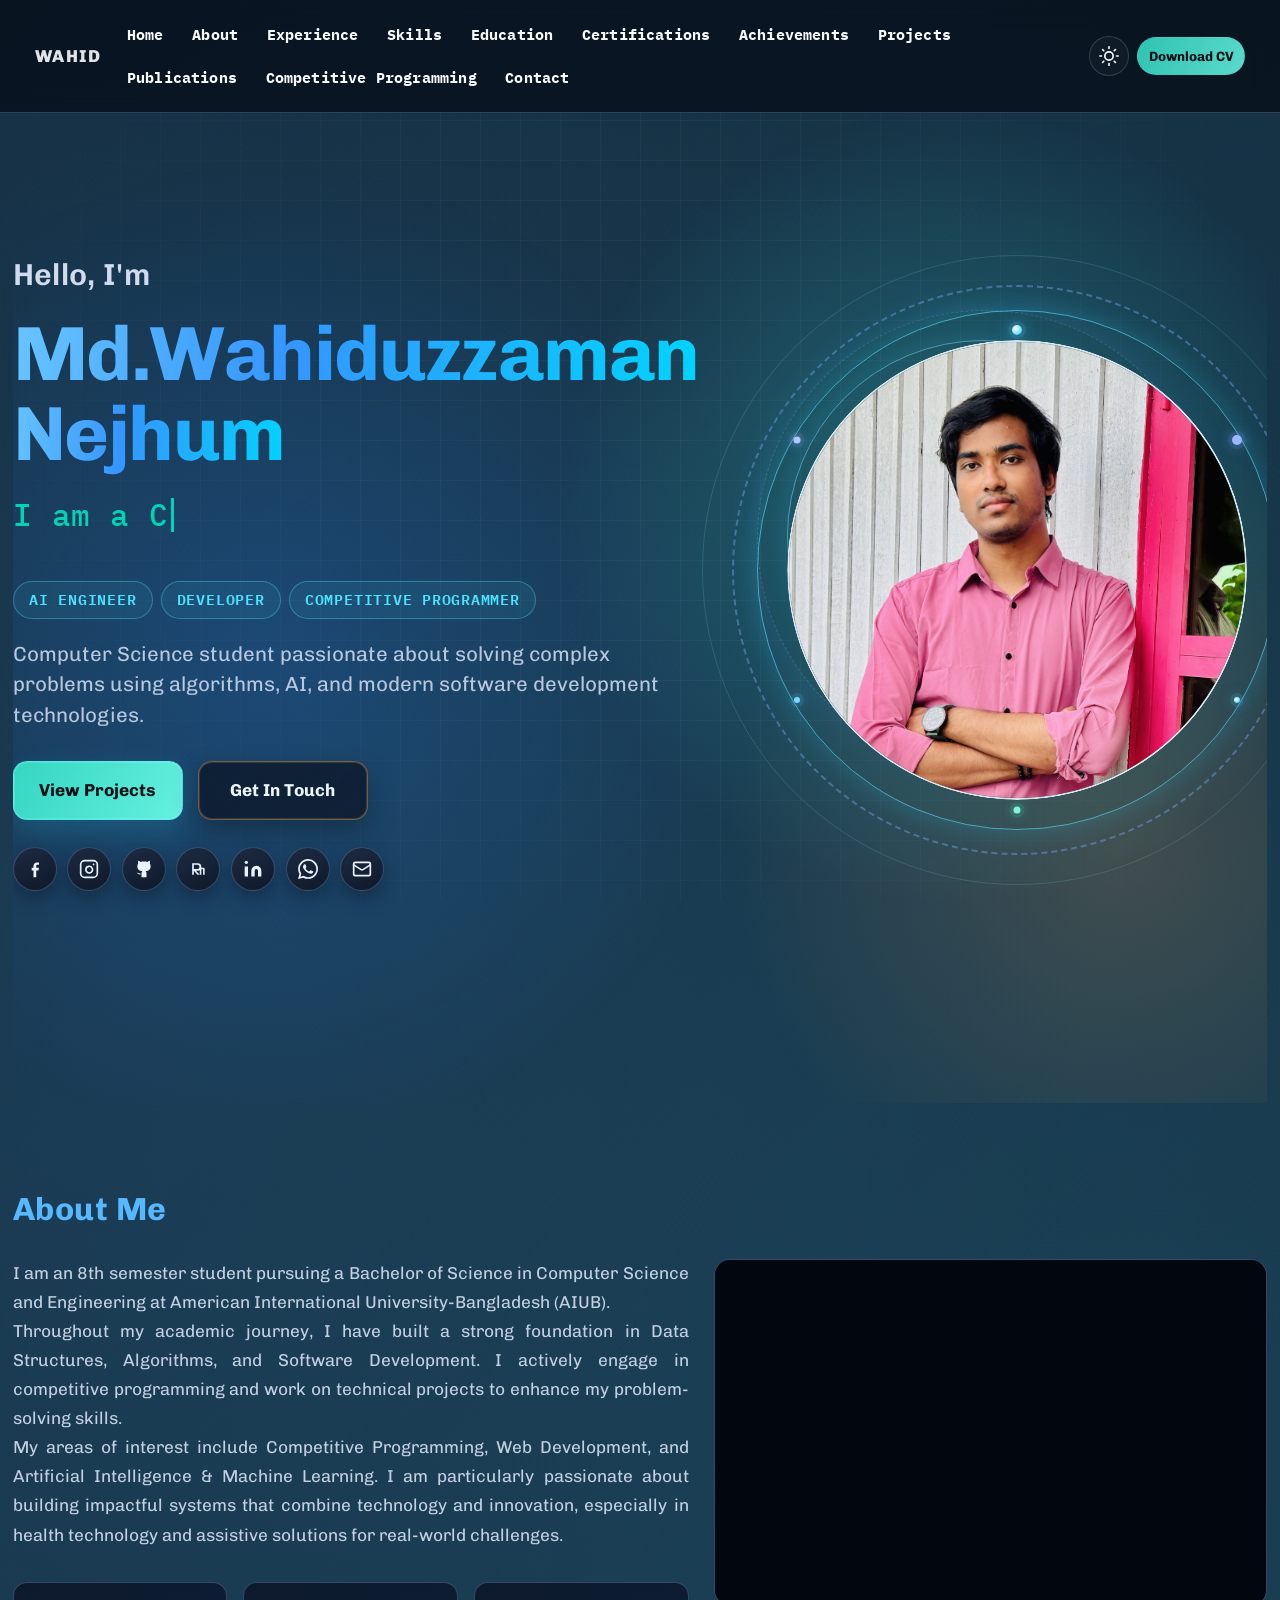
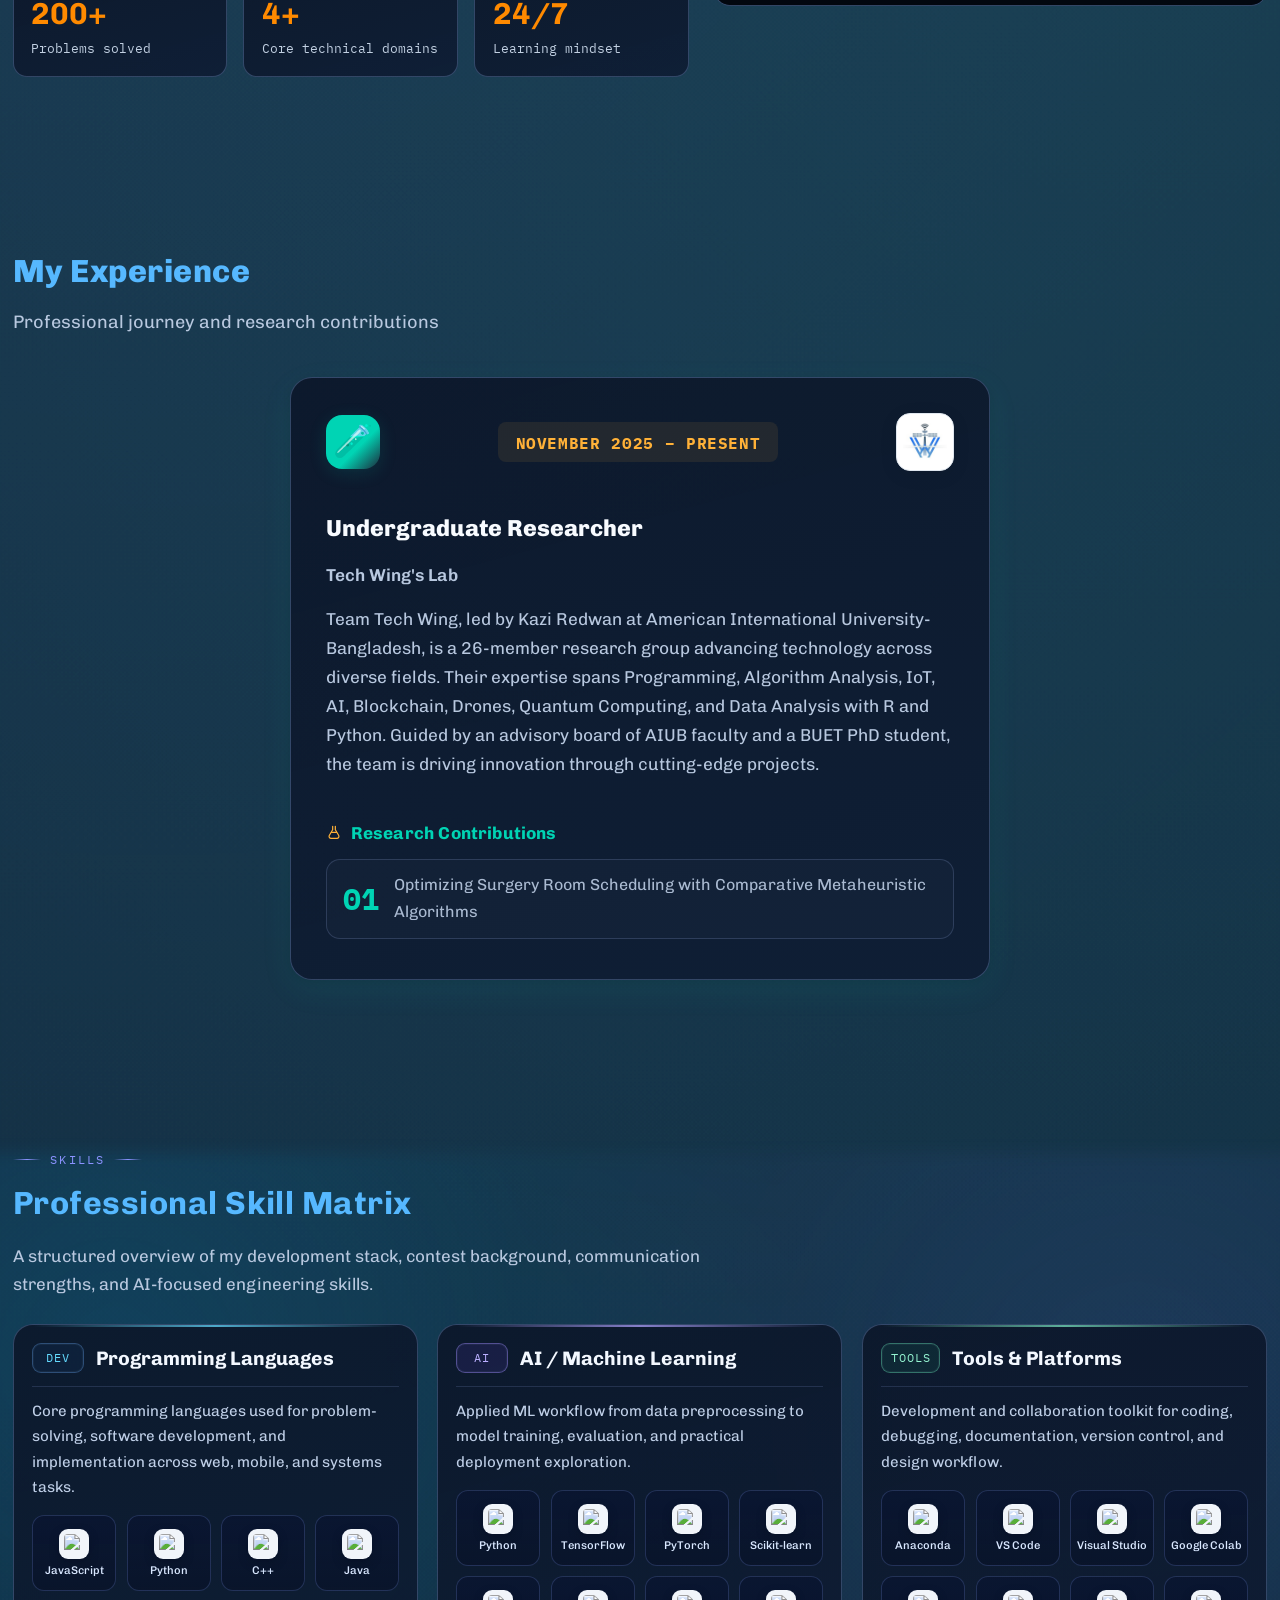
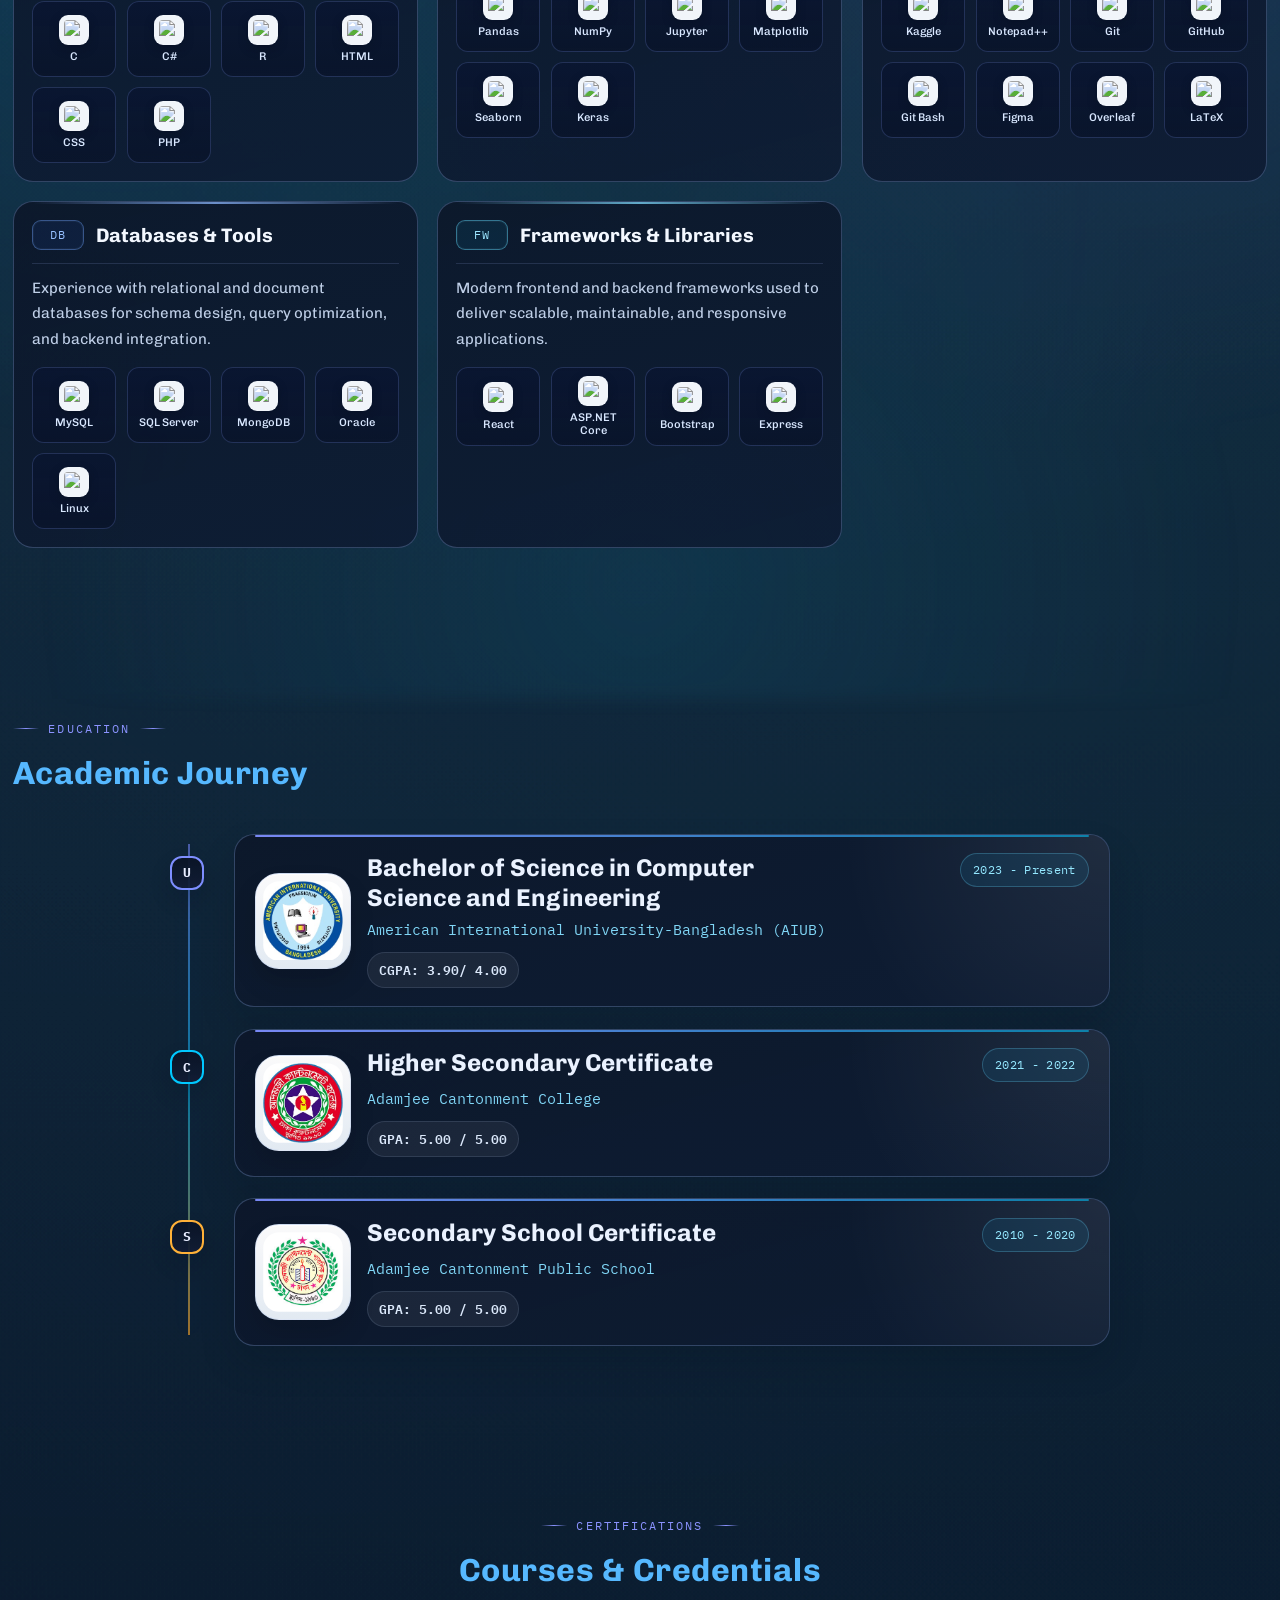
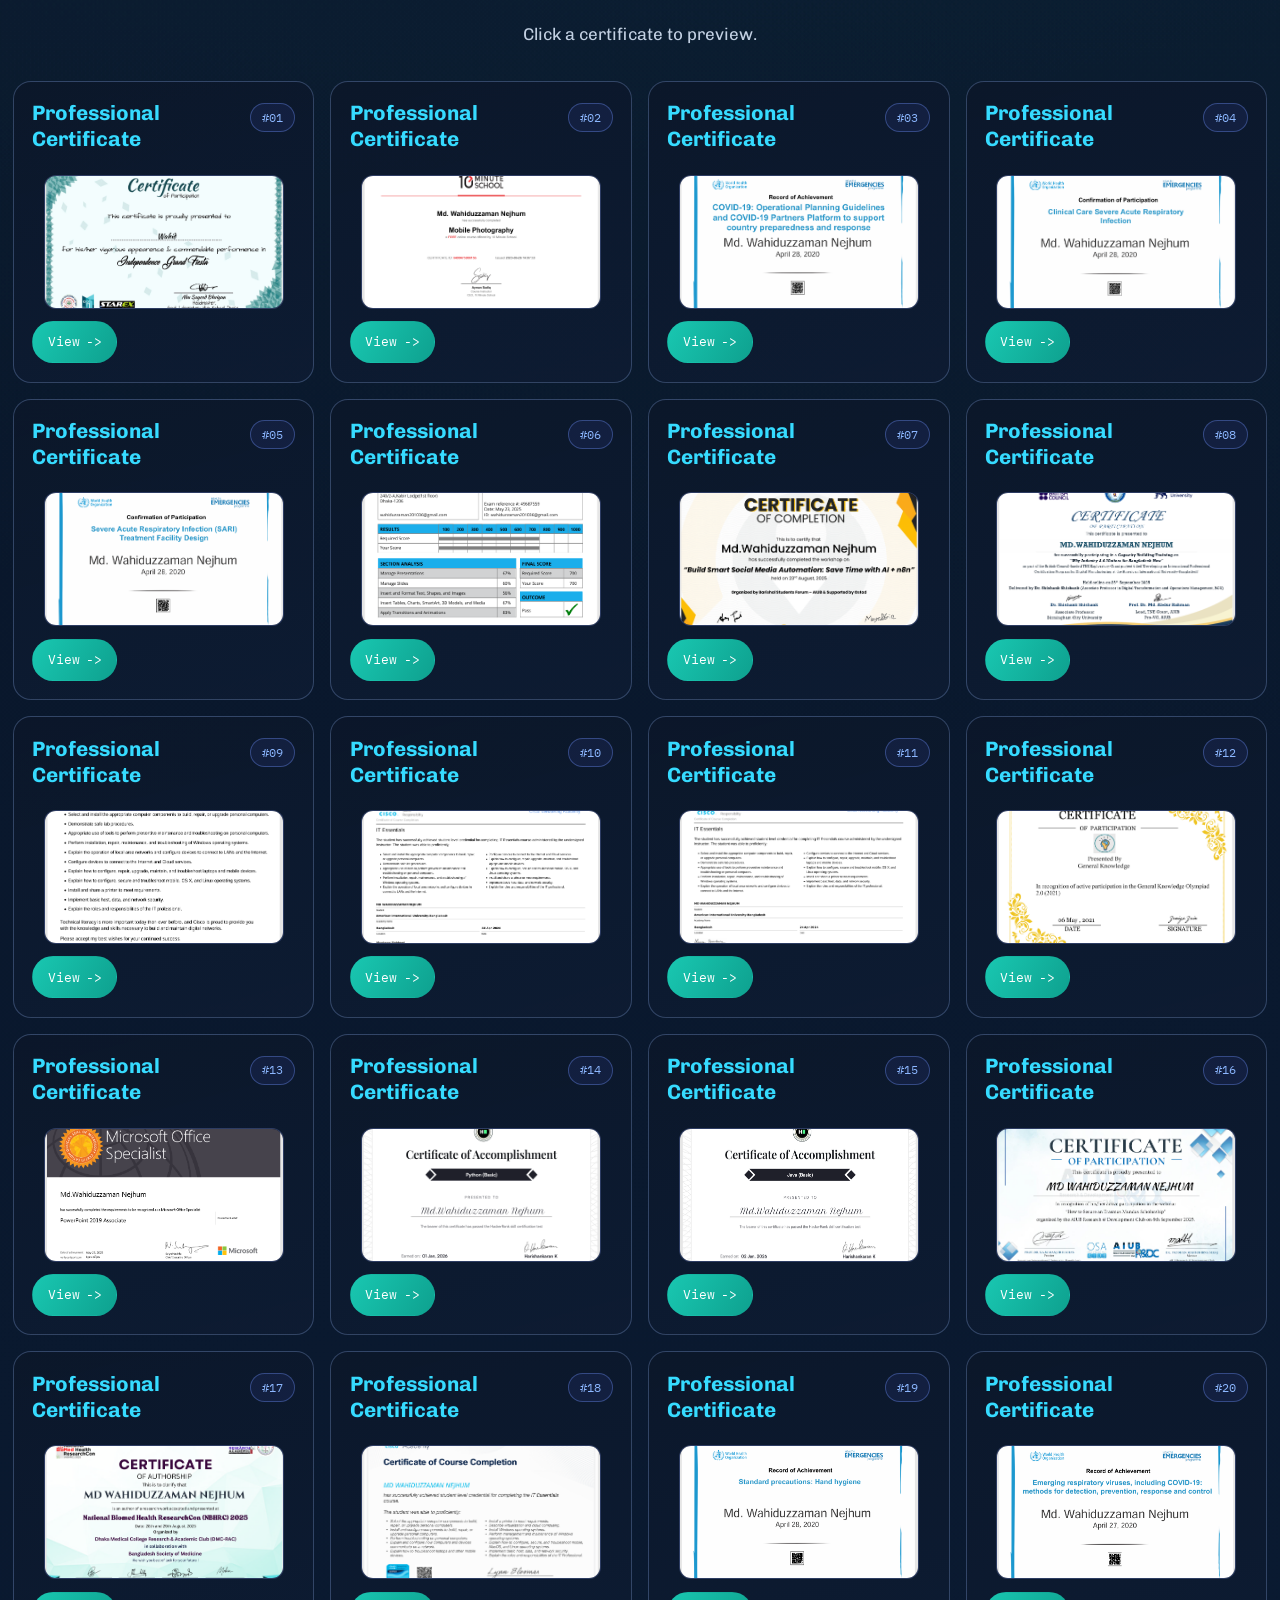
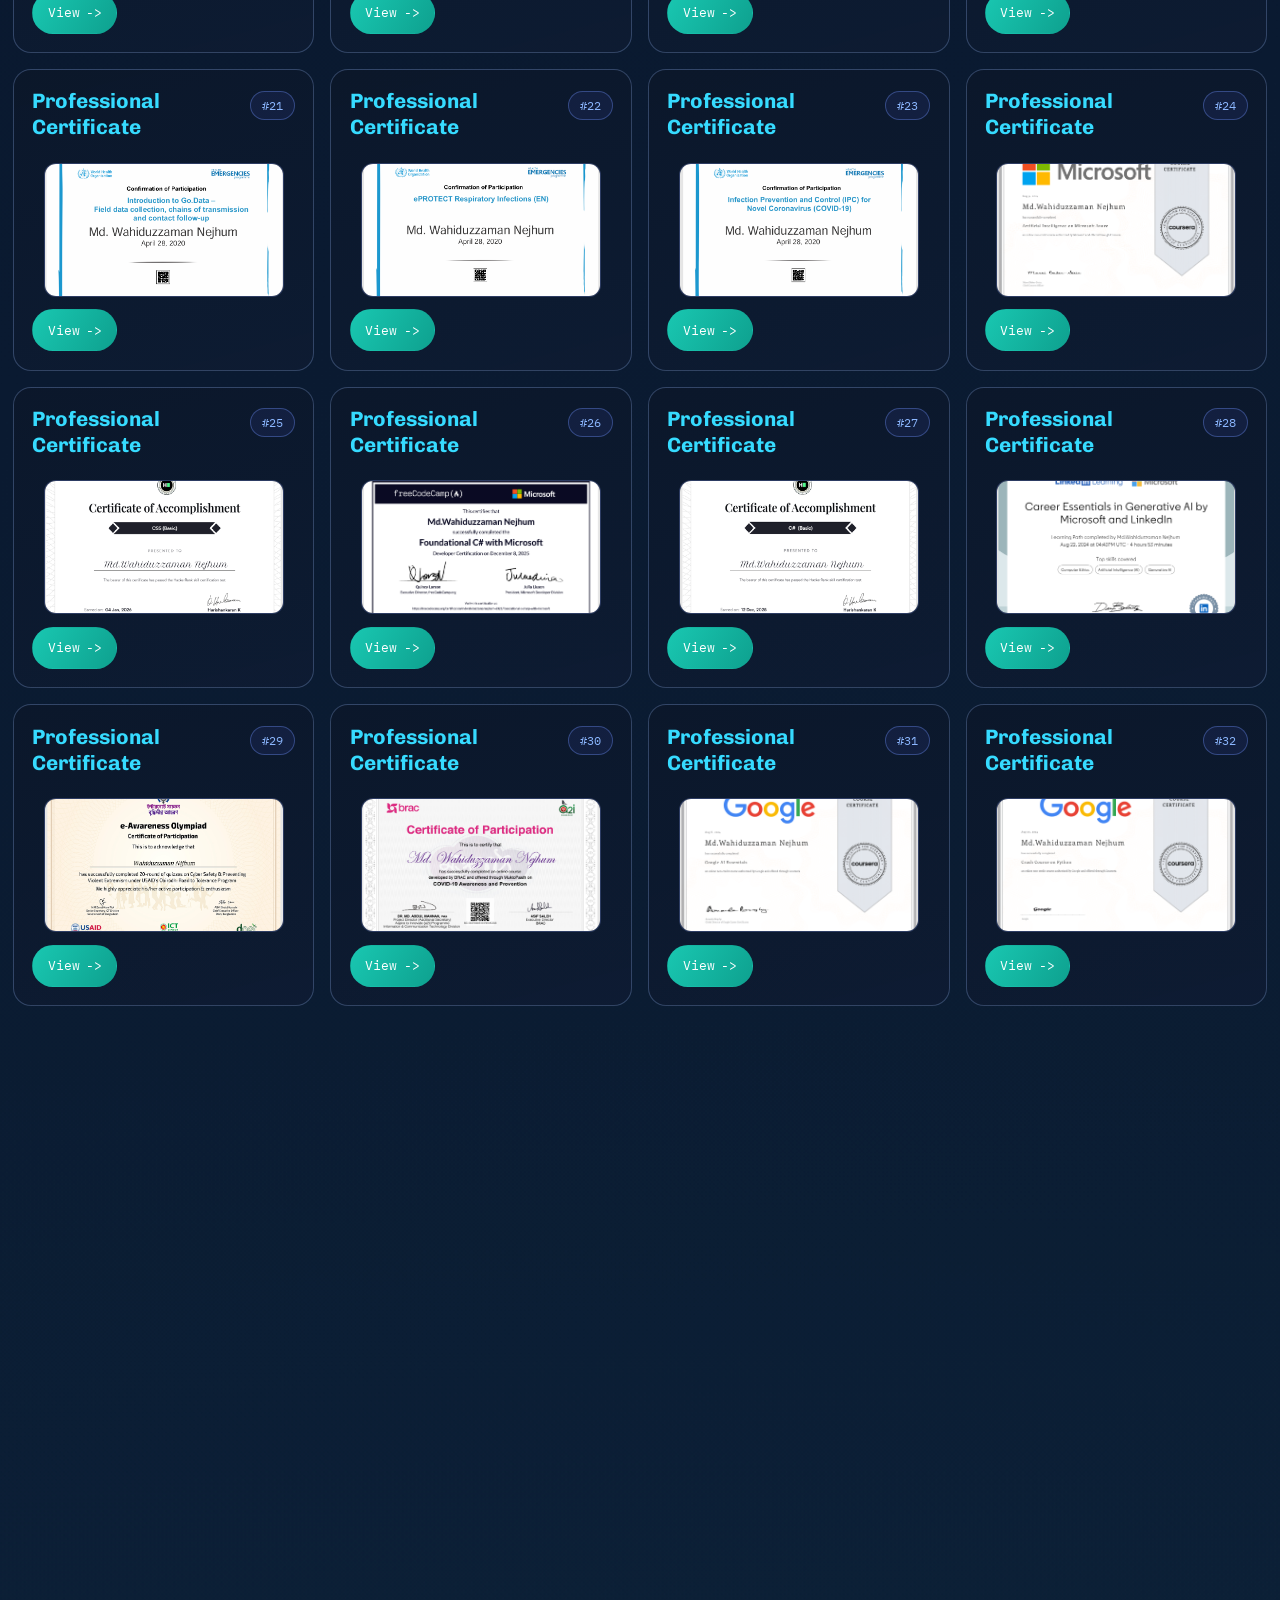
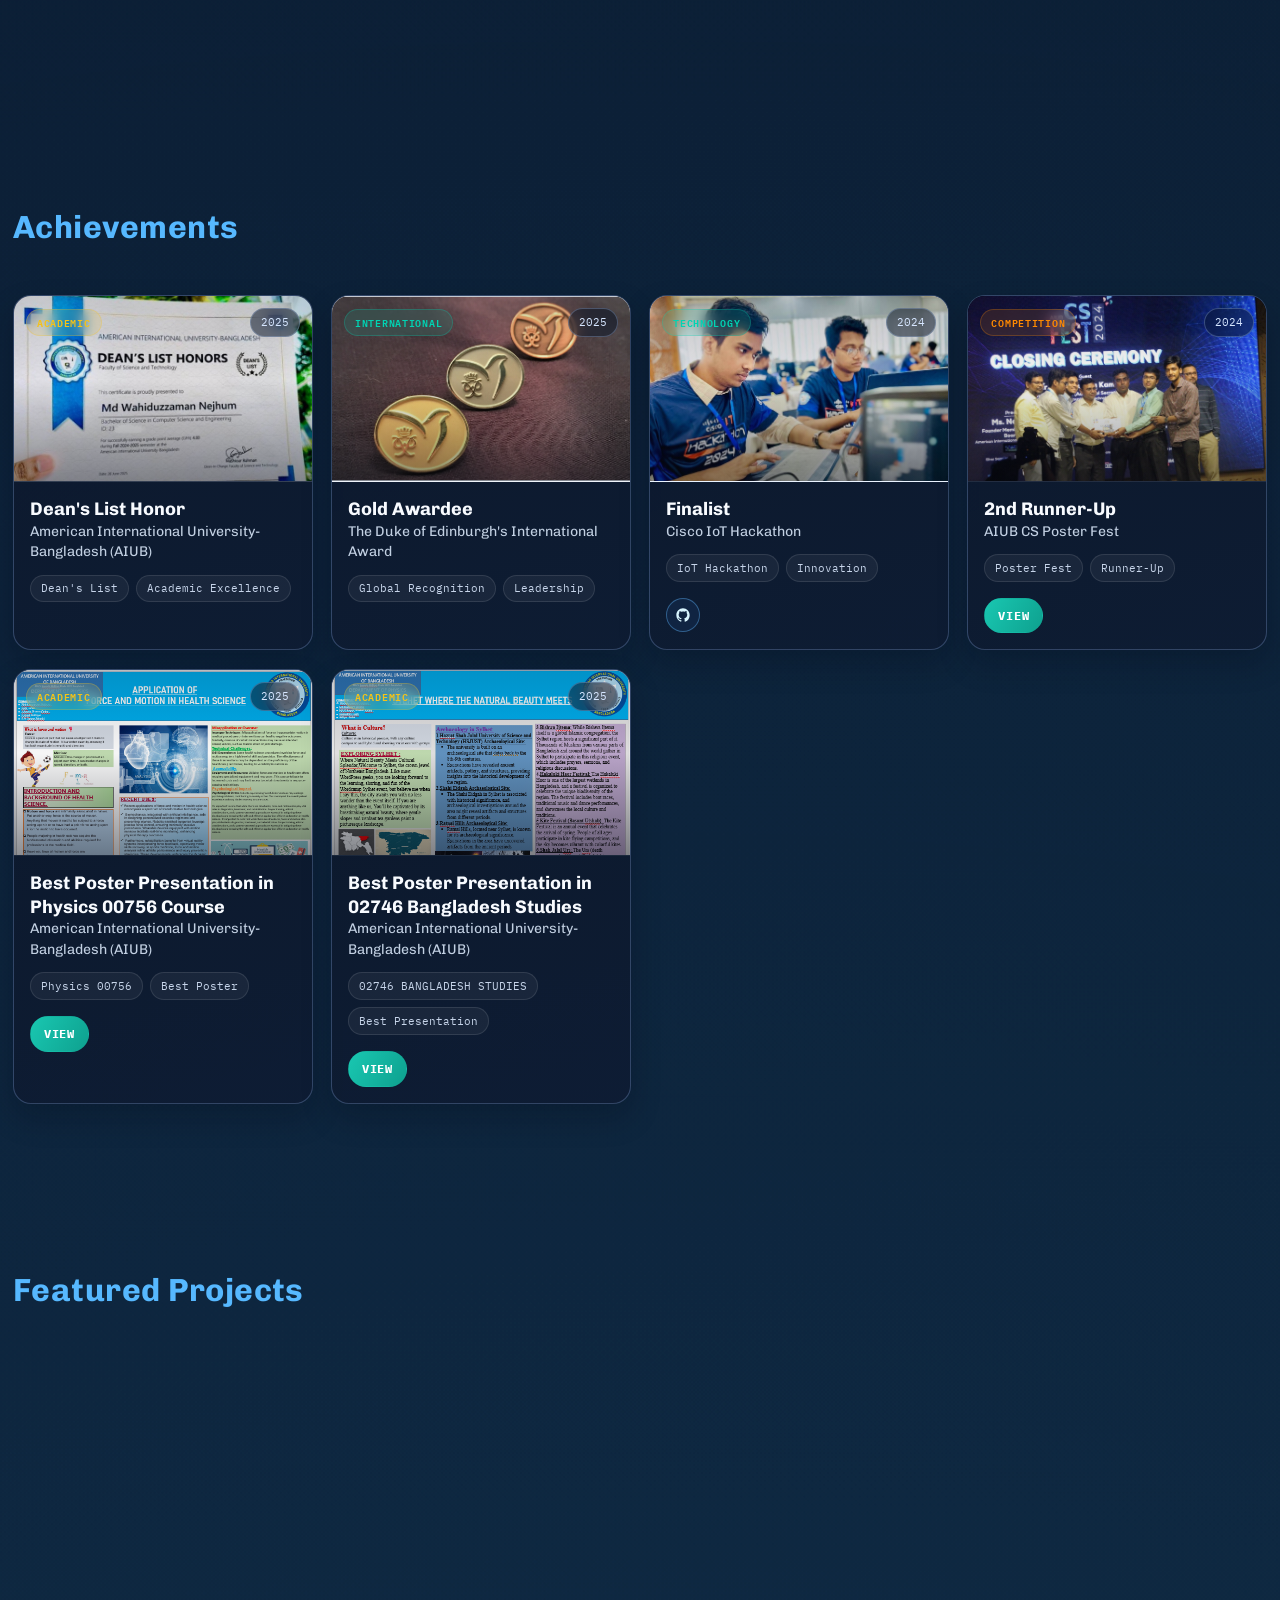
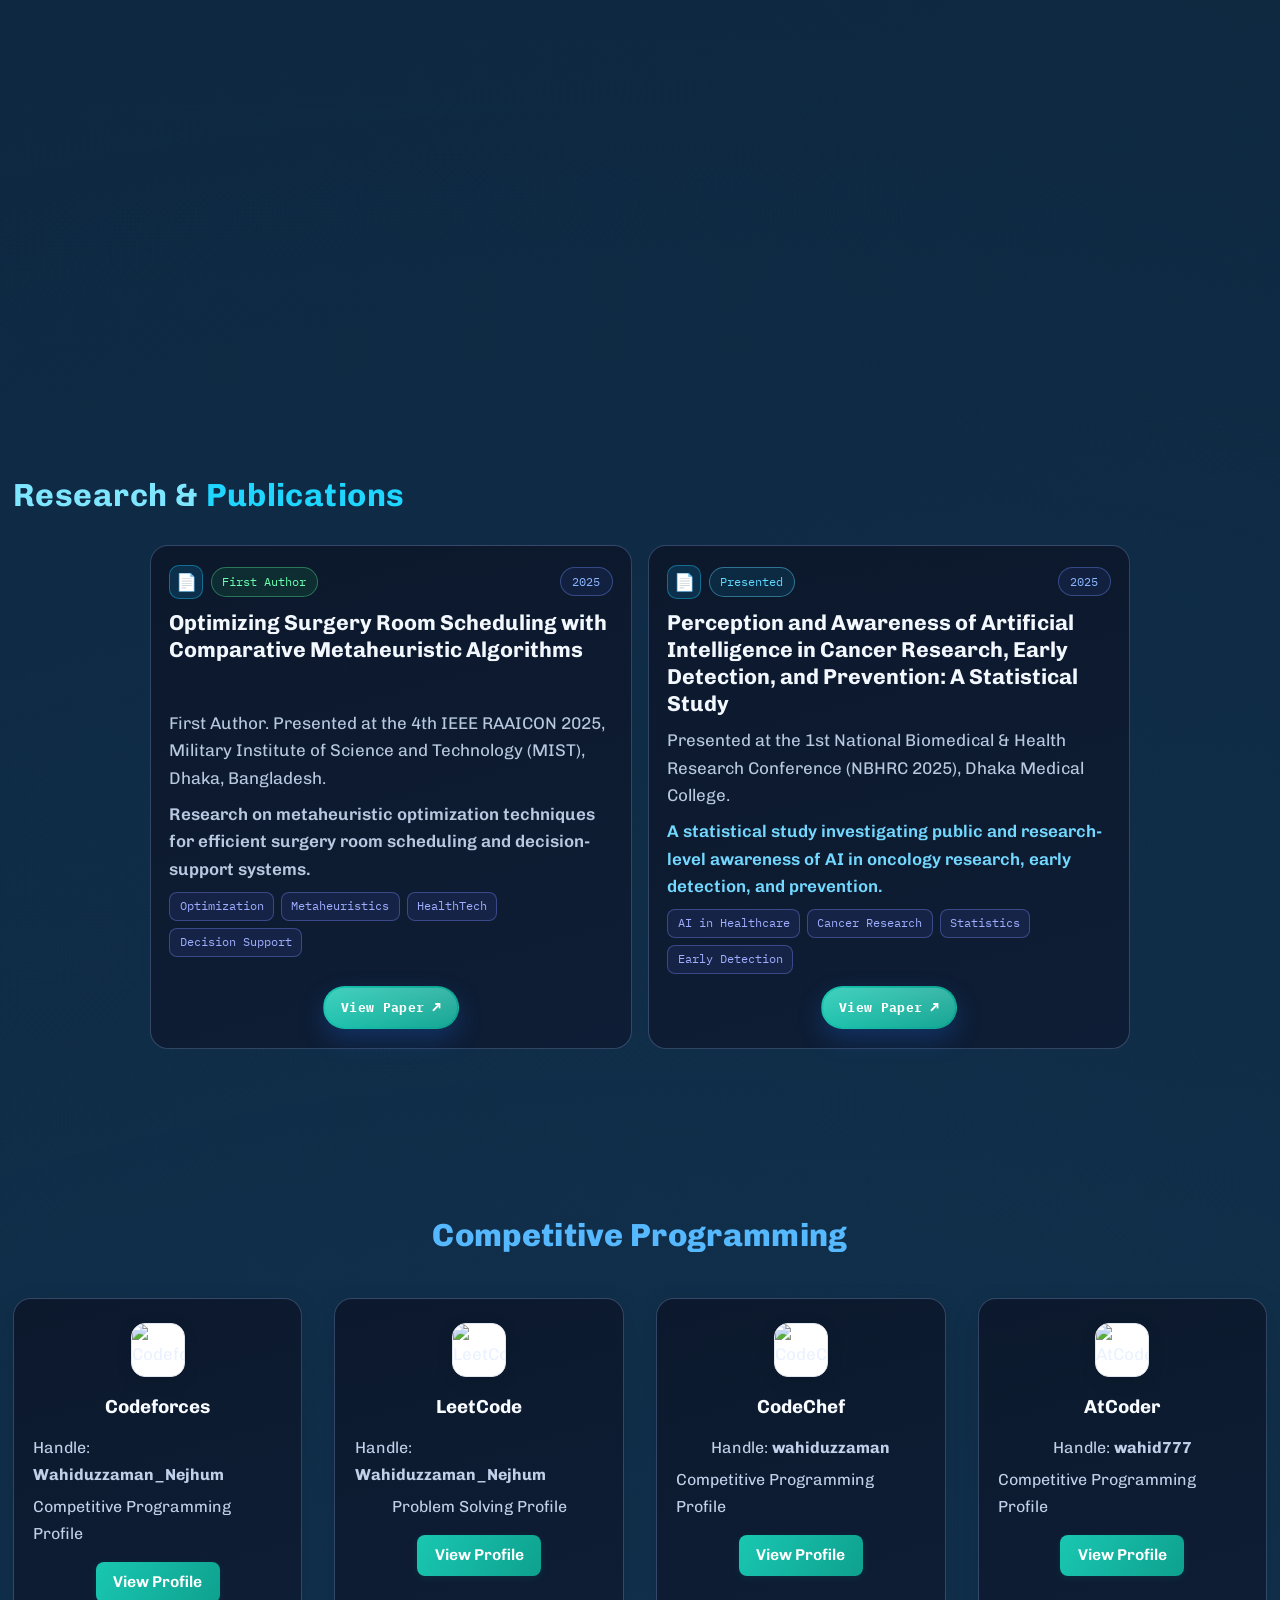
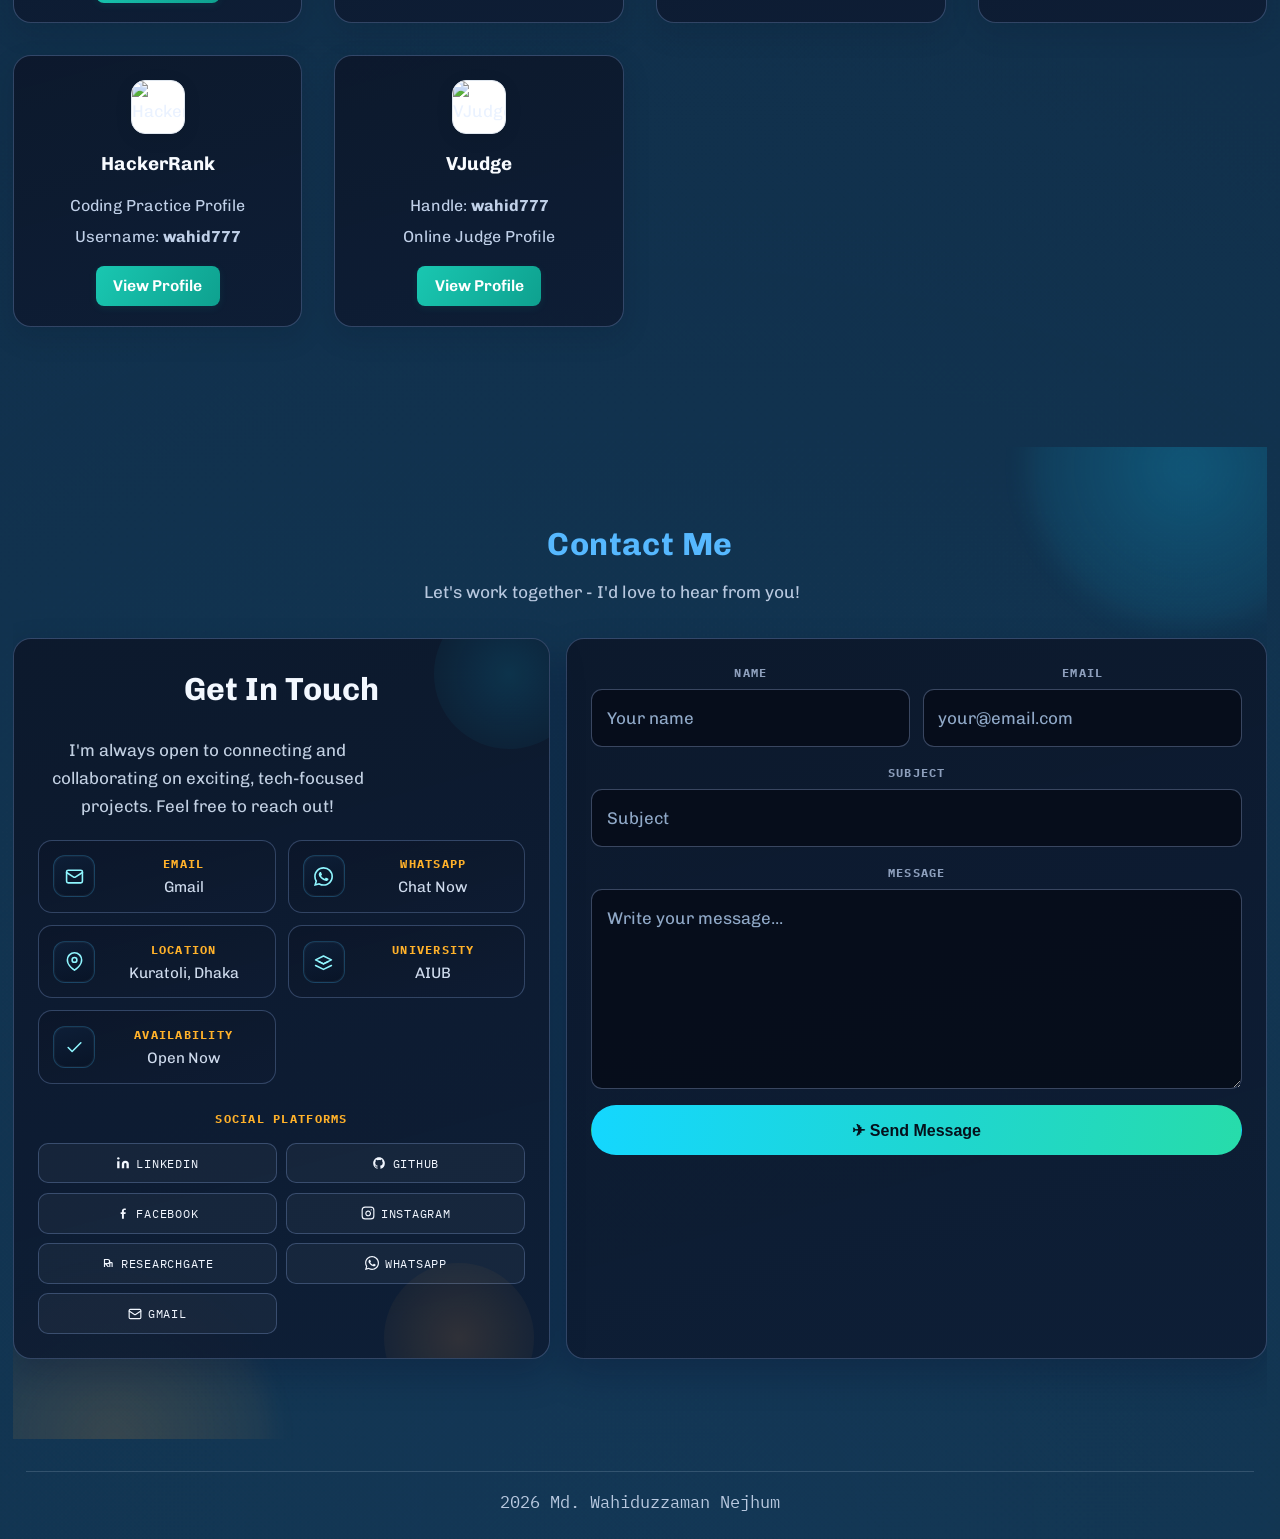
==== index.html @ 43943a9f "Add index.html at root for GitHub Pages" ====
<!DOCTYPE html>
<html lang="en">

<head>
    <meta charset="UTF-8">
    <meta name="viewport" content="width=device-width, initial-scale=1.0">
    <title>Md. Wahiduzzaman Nejhum</title>
    <link rel="preconnect" href="https://fonts.googleapis.com">
    <link rel="preconnect" href="https://fonts.gstatic.com" crossorigin>
    <link
        href="https://fonts.googleapis.com/css2?family=Chivo:wght@400;600;700;800&family=IBM+Plex+Mono:wght@400;500;700&family=Playfair+Display:wght@500;600;700&display=swap"
        rel="stylesheet">
    <link rel="stylesheet" href="../css/style.css">
</head>

<body>
    <header class="navbar">
        <a class="logo" href="#home">WAHID</a>
        <button class="menu" id="menuBtn" aria-expanded="false" aria-controls="nav" aria-label="Open navigation menu">
            <span></span><span></span>
        </button>
        <nav id="nav">
            <a href="#home">Home</a>
            <a href="#about">About</a>
            <a href="#experience">Experience</a>
            <a href="#skills">Skills</a>
            <a href="#education">Education</a>
            <a href="#certifications">Certifications</a>
            <a href="#achievements">Achievements</a>
            <a href="#projects">Projects</a>
            <a href="#publications">Publications</a>
            <a href="#competitive">Competitive Programming</a>
            <a href="#contact">Contact</a>
        </nav>
        <div class="nav-actions">
            <button class="btn btn-ghost btn-icon" id="themeToggle" type="button" aria-label="Toggle theme">
                <!-- sun: visible in dark mode → click to go light -->
                <svg class="icon-sun" xmlns="http://www.w3.org/2000/svg" width="20" height="20" viewBox="0 0 24 24"
                    fill="none" stroke="currentColor" stroke-width="2" stroke-linecap="round" stroke-linejoin="round"
                    aria-hidden="true">
                    <circle cx="12" cy="12" r="5" />
                    <line x1="12" y1="1" x2="12" y2="3" />
                    <line x1="12" y1="21" x2="12" y2="23" />
                    <line x1="4.22" y1="4.22" x2="5.64" y2="5.64" />
                    <line x1="18.36" y1="18.36" x2="19.78" y2="19.78" />
                    <line x1="1" y1="12" x2="3" y2="12" />
                    <line x1="21" y1="12" x2="23" y2="12" />
                    <line x1="4.22" y1="19.78" x2="5.64" y2="18.36" />
                    <line x1="18.36" y1="5.64" x2="19.78" y2="4.22" />
                </svg>
                <!-- moon: visible in light mode → click to go dark -->
                <svg class="icon-moon" xmlns="http://www.w3.org/2000/svg" width="20" height="20" viewBox="0 0 24 24"
                    fill="none" stroke="currentColor" stroke-width="2" stroke-linecap="round" stroke-linejoin="round"
                    aria-hidden="true">
                    <path d="M21 12.79A9 9 0 1 1 11.21 3 7 7 0 0 0 21 12.79z" />
                </svg>
            </button>
            <a href="https://drive.google.com/file/d/1OIoJwP8X5oJhbJqk03ghB2H_iEUzuJZ3/view?usp=sharing" target="_blank"
                rel="noopener noreferrer" class="btn btn-small">Download CV</a>
        </div>
    </header>
    <section id="home" class="hero">
        <div class="hero-bg"></div>
        <div class="hero-wrap">
            <div class="hero-copy-block">
                <p class="hero-greeting">Hello, I'm</p>
                <h1><span class="hero-name-primary">Md.Wahiduzzaman</span> <span>Nejhum</span></h1>
                <h2 class="hero-rotator"><span id="typing" aria-live="polite"></span></h2>
                <div class="hero-role-row">
                    <span class="role-badge">AI Engineer</span>
                    <span class="role-badge">Developer</span>
                    <span class="role-badge">Competitive Programmer</span>
                </div>
                <p class="hero-copy">Computer Science student passionate about solving complex problems using
                    algorithms, AI, and modern software development technologies.</p>
                <div class="cta-row">
                    <a href="#projects" class="btn">View Projects</a>
                    <a href="#contact" class="btn btn-ghost">Get In Touch</a>
                </div>
                <div class="hero-social" aria-label="Quick social links">
                    <a href="https://www.facebook.com/wahiduzzaman.nejhum.1/" target="_blank" rel="noopener noreferrer"
                        class="hero-social-link" aria-label="Facebook">
                        <svg width="20" height="20" viewBox="0 0 24 24" fill="currentColor" aria-hidden="true">
                            <path
                                d="M13.5 22v-8.2h2.8l.4-3.2h-3.2V8.6c0-.93.26-1.56 1.6-1.56h1.7V4.2c-.3-.04-1.3-.12-2.48-.12-2.45 0-4.12 1.5-4.12 4.25v2.27H8v3.2h2.2V22h3.3z" />
                        </svg>
                    </a>
                    <a href="https://www.instagram.com/wahid7.0/" target="_blank" rel="noopener noreferrer"
                        class="hero-social-link" aria-label="Instagram">
                        <svg width="20" height="20" viewBox="0 0 24 24" fill="none" stroke="currentColor"
                            stroke-width="2" stroke-linecap="round" stroke-linejoin="round" aria-hidden="true">
                            <rect x="2" y="2" width="20" height="20" rx="5" ry="5" />
                            <path d="M16 11.37a4 4 0 1 1-7.75 1.25 4 4 0 0 1 7.75-1.25z" />
                            <line x1="17.5" y1="6.5" x2="17.5" y2="6.5" />
                        </svg>
                    </a>
                    <a href="https://github.com/mdwahiduzzamannejhum" target="_blank" rel="noopener noreferrer"
                        class="hero-social-link" aria-label="GitHub">
                        <svg width="20" height="20" viewBox="0 0 24 24" fill="currentColor" aria-hidden="true">
                            <path
                                d="M15 22v-4a4.8 4.8 0 0 0-1-3.5c3 0 6-2 6-5.5.08-1.25-.27-2.48-1-3.5.28-1.15.28-2.35 0-3.5 0 0-1 0-3 1.5-2.64-.5-5.36-.5-8 0C6 2 5 2 5 2c-.3 1.15-.3 2.35 0 3.5A5.403 5.403 0 0 0 4 9c0 3.5 3 5.5 6 5.5-.39.49-.68 1.05-.85 1.65-.17.6-.22 1.23-.15 1.85v4" />
                            <path d="M9 18c-4.51 2-5-2-7-2" />
                        </svg>
                    </a>
                    <a href="https://www.researchgate.net/profile/Mdwahiduzzaman-Nejhum?ev=hdr_xprf" target="_blank"
                        rel="noopener noreferrer" class="hero-social-link" aria-label="ResearchGate">
                        <svg width="20" height="20" viewBox="0 0 24 24" fill="currentColor" aria-hidden="true">
                            <path
                                d="M5 5h6.5a4.5 4.5 0 0 1 0 9H9.6L14 19H11.4L7.3 14.3H7V19H5V5Zm2 2v5h4.3a2.5 2.5 0 0 0 0-5H7Z" />
                            <path d="M15.2 10.4h3.3c.83 0 1.5.67 1.5 1.5V19h-1.9v-6.6h-2.1V19h-1.9v-8.6h1.1Z" />
                        </svg>
                    </a>
                    <a href="https://www.linkedin.com/in/mdwahiduzzamannejhum/" target="_blank"
                        rel="noopener noreferrer" class="hero-social-link" aria-label="LinkedIn">
                        <svg width="20" height="20" viewBox="0 0 24 24" fill="currentColor" aria-hidden="true">
                            <path d="M16 8a6 6 0 0 1 6 6v7h-4v-7a2 2 0 0 0-2-2 2 2 0 0 0-2 2v7h-4v-7a6 6 0 0 1 6-6z" />
                            <rect x="2" y="9" width="4" height="12" />
                            <circle cx="4" cy="4" r="2" />
                        </svg>
                    </a>
                    <a href="https://wa.me/8801764123988" target="_blank" rel="noopener noreferrer"
                        class="hero-social-link" aria-label="WhatsApp">
                        <svg width="20" height="20" viewBox="0 0 24 24" fill="currentColor" aria-hidden="true">
                            <path
                                d="M20.52 3.48A11.86 11.86 0 0 0 12.07 0C5.5 0 .16 5.35.16 11.93c0 2.1.55 4.14 1.59 5.94L0 24l6.3-1.65a11.84 11.84 0 0 0 5.77 1.48h.01c6.57 0 11.92-5.35 11.92-11.93 0-3.18-1.24-6.16-3.48-8.42ZM12.08 21.8h-.01a9.82 9.82 0 0 1-5-1.37l-.36-.21-3.74.98 1-3.64-.24-.37a9.84 9.84 0 0 1-1.52-5.26c0-5.43 4.42-9.86 9.87-9.86 2.64 0 5.11 1.03 6.97 2.89a9.79 9.79 0 0 1 2.88 6.97c0 5.43-4.43 9.87-9.85 9.87Zm5.41-7.39c-.3-.15-1.77-.87-2.04-.97-.27-.1-.47-.15-.66.15-.2.3-.76.97-.94 1.17-.17.2-.35.22-.65.07-.3-.15-1.26-.46-2.4-1.47-.89-.8-1.48-1.78-1.66-2.08-.17-.3-.02-.46.13-.61.14-.14.3-.35.45-.52.15-.18.2-.3.3-.5.1-.2.05-.37-.03-.52-.07-.15-.66-1.6-.91-2.2-.24-.57-.48-.5-.66-.5h-.56c-.2 0-.52.07-.8.37-.27.3-1.05 1.03-1.05 2.52 0 1.48 1.08 2.92 1.24 3.12.15.2 2.12 3.24 5.14 4.42.72.31 1.29.49 1.73.62.73.23 1.39.2 1.91.12.58-.09 1.77-.72 2.02-1.41.25-.7.25-1.3.17-1.42-.07-.12-.27-.2-.57-.35Z" />
                        </svg>
                    </a>
                    <a href="mailto:wahiduzzaman201036@gmail.com" class="hero-social-link" aria-label="Email">
                        <svg width="20" height="20" viewBox="0 0 24 24" fill="none" stroke="currentColor"
                            stroke-width="2" stroke-linecap="round" stroke-linejoin="round" aria-hidden="true">
                            <rect x="2" y="4" width="20" height="16" rx="2" />
                            <path d="m22 7-8.97 5.7a1.94 1.94 0 0 1-2.06 0L2 7" />
                        </svg>
                    </a>
                </div>
            </div>
            <aside class="hero-media">
                <canvas class="energy-canvas" aria-hidden="true"></canvas>
                <span class="aura-ring aura-ring-one" aria-hidden="true"></span>
                <span class="aura-ring aura-ring-two" aria-hidden="true"></span>
                <span class="aura-ring aura-ring-three" aria-hidden="true"></span>
                <span class="hero-spark hero-spark-one" aria-hidden="true"></span>
                <span class="hero-spark hero-spark-two" aria-hidden="true"></span>
                <span class="hero-spark hero-spark-three" aria-hidden="true"></span>
                <span class="hero-spark hero-spark-four" aria-hidden="true"></span>
                <span class="hero-spark hero-spark-five" aria-hidden="true"></span>
                <span class="hero-spark hero-spark-six" aria-hidden="true"></span>
                <div class="hero-photo-core">
                    <img class="hero-photo" src="../images/Wahid Profile.JPG"
                        alt="Portrait photo of Md. Wahiduzzaman Nejhum">
                </div>
            </aside>
        </div>
    </section>
    <section id="about">
        <h2>About Me</h2>
        <div class="about-layout">
            <div>
                <p>
                    I am an 8th semester student pursuing a Bachelor of Science in Computer Science and Engineering
                    at American International University-Bangladesh (AIUB).
                </p>
                <p>
                    Throughout my academic journey, I have built a strong foundation in Data Structures, Algorithms,
                    and Software Development. I actively engage in competitive programming and work on technical
                    projects to enhance my problem-solving skills.
                </p>
                <p>
                    My areas of interest include Competitive Programming, Web Development, and Artificial
                    Intelligence &amp; Machine Learning. I am particularly passionate about building impactful systems
                    that combine technology and innovation, especially in health technology and assistive solutions
                    for real-world challenges.
                </p>
                <div class="about-stats">
                    <article>
                        <h3>200+</h3>
                        <p>Problems solved</p>
                    </article>
                    <article>
                        <h3>4+</h3>
                        <p>Core technical domains</p>
                    </article>
                    <article>
                        <h3>24/7</h3>
                        <p>Learning mindset</p>
                    </article>
                </div>
            </div>
            <figure class="about-figure">
                <video autoplay muted loop playsinline preload="metadata"
                    aria-label="Portfolio showcase video in about section">
                    <source src="../others/wahid.mp4" type="video/mp4">
                    Your browser does not support the video tag.
                </video>
            </figure>
        </div>
    </section>


    <section id="experience">
        <div class="experience-head">
            <h2 class="experience-title">My Experience</h2>
            <p class="experience-sub">Professional journey and research contributions</p>
        </div>
        <div class="modern-experience-card">
            <div class="exp-card-header">
                <div class="exp-card-icon"><span>🧪</span></div>
                <div class="exp-card-date">NOVEMBER 2025 – PRESENT</div>
                <div class="exp-card-logo"><img src="../images/assets/tech_wings_lab_logo.jpeg"
                        alt="TechWings Club Logo"></div>
            </div>
            <div class="exp-card-content">
                <h3 class="exp-card-role">Undergraduate Researcher</h3>
                <div class="exp-card-org">Tech Wing's Lab</div>
                <p class="exp-card-desc">Team Tech Wing, led by Kazi Redwan at American International
                    University-Bangladesh, is a 26-member research group advancing technology across diverse fields.
                    Their expertise spans Programming, Algorithm Analysis, IoT, AI, Blockchain, Drones, Quantum
                    Computing, and Data Analysis with R and Python. Guided by an advisory board of AIUB faculty and a
                    BUET PhD student, the team is driving innovation through cutting-edge projects.</p>
                <div class="exp-card-contrib">
                    <div class="exp-card-contrib-title">
                        <span class="exp-contrib-icon" aria-hidden="true">
                            <svg width="16" height="16" viewBox="0 0 24 24" fill="none"
                                xmlns="http://www.w3.org/2000/svg">
                                <path d="M10 2v5.2l-5.1 8.5A3 3 0 0 0 7.5 20h9a3 3 0 0 0 2.6-4.3L14 7.2V2"
                                    stroke="currentColor" stroke-width="1.8" stroke-linecap="round"
                                    stroke-linejoin="round" />
                                <path d="M8 11h8" stroke="currentColor" stroke-width="1.8" stroke-linecap="round" />
                            </svg>
                        </span>
                        Research Contributions
                    </div>
                    <div class="exp-card-contrib-list single-contribution">
                        <div class="exp-card-contrib-item">
                            <span class="exp-card-contrib-index">01</span>
                            <span class="exp-card-contrib-text">Optimizing Surgery Room Scheduling with Comparative
                                Metaheuristic Algorithms</span>
                        </div>
                    </div>
                </div>
            </div>
        </div>
    </section>




    <section id="skills">
        <div class="skills-head">
            <p class="skills-tag">Skills</p>
            <h2 class="skills-title">Professional Skill Matrix</h2>
            <p class="skills-copy">A structured overview of my development stack, contest background, communication
                strengths, and AI-focused engineering skills.</p>
        </div>
        <div class="toolkit-grid">
            <article class="toolkit-card" data-skill-group="development">
                <div class="toolkit-card-top">
                    <span class="toolkit-symbol">DEV</span>
                    <h3>Programming Languages</h3>
                </div>
                <p>Core programming languages used for problem-solving, software development, and implementation across
                    web, mobile, and systems tasks.</p>
                <div class="skill-logo-grid">
                    <div class="skill-logo-item"><img src="https://cdn.simpleicons.org/javascript/F7DF1E"
                            alt="JavaScript logo"><span>JavaScript</span></div>
                    <div class="skill-logo-item"><img src="https://cdn.simpleicons.org/python/3776AB"
                            alt="Python logo"><span>Python</span></div>
                    <div class="skill-logo-item"><img src="https://cdn.simpleicons.org/cplusplus/00599C"
                            alt="C++ logo"><span>C++</span></div>
                    <div class="skill-logo-item"><img
                            src="https://cdn.jsdelivr.net/gh/devicons/devicon/icons/java/java-original.svg"
                            alt="Java logo"><span>Java</span></div>
                    <div class="skill-logo-item"><img src="https://cdn.simpleicons.org/c/00599C"
                            alt="C logo"><span>C</span></div>
                    <div class="skill-logo-item"><img
                            src="https://cdn.jsdelivr.net/gh/devicons/devicon/icons/csharp/csharp-original.svg"
                            alt="C sharp logo"><span>C#</span></div>
                    <div class="skill-logo-item"><img src="https://cdn.simpleicons.org/r/276DC3"
                            alt="R logo"><span>R</span></div>
                    <div class="skill-logo-item"><img src="https://cdn.simpleicons.org/html5/E34F26"
                            alt="HTML logo"><span>HTML</span></div>
                    <div class="skill-logo-item"><img src="https://cdn.simpleicons.org/css/663399"
                            alt="CSS logo"><span>CSS</span></div>
                    <div class="skill-logo-item"><img src="https://cdn.simpleicons.org/php/777BB4"
                            alt="PHP logo"><span>PHP</span></div>
                </div>
            </article>

            <article class="toolkit-card" data-skill-group="ai">
                <div class="toolkit-card-top">
                    <span class="toolkit-symbol">AI</span>
                    <h3>AI / Machine Learning</h3>
                </div>
                <p>Applied ML workflow from data preprocessing to model training, evaluation, and practical deployment
                    exploration.</p>
                <div class="skill-logo-grid">
                    <div class="skill-logo-item"><img src="https://cdn.simpleicons.org/python/3776AB"
                            alt="Python logo"><span>Python</span></div>
                    <div class="skill-logo-item"><img src="https://cdn.simpleicons.org/tensorflow/FF6F00"
                            alt="TensorFlow logo"><span>TensorFlow</span></div>
                    <div class="skill-logo-item"><img src="https://cdn.simpleicons.org/pytorch/EE4C2C"
                            alt="PyTorch logo"><span>PyTorch</span></div>
                    <div class="skill-logo-item"><img src="https://cdn.simpleicons.org/scikitlearn/F7931E"
                            alt="Scikit-learn logo"><span>Scikit-learn</span></div>
                    <div class="skill-logo-item"><img src="https://cdn.simpleicons.org/pandas/150458"
                            alt="Pandas logo"><span>Pandas</span></div>
                    <div class="skill-logo-item"><img src="https://cdn.simpleicons.org/numpy/013243"
                            alt="NumPy logo"><span>NumPy</span></div>
                    <div class="skill-logo-item"><img src="https://cdn.simpleicons.org/jupyter/F37626"
                            alt="Jupyter logo"><span>Jupyter</span></div>
                    <div class="skill-logo-item"><img
                            src="https://upload.wikimedia.org/wikipedia/commons/8/84/Matplotlib_icon.svg"
                            alt="Matplotlib logo"><span>Matplotlib</span></div>
                    <div class="skill-logo-item"><img src="https://cdn.simpleicons.org/python/3776AB"
                            alt="Seaborn logo"><span>Seaborn</span></div>
                    <div class="skill-logo-item"><img src="https://cdn.simpleicons.org/keras/D00000"
                            alt="Keras logo"><span>Keras</span></div>
                </div>
            </article>

            <article class="toolkit-card" data-skill-group="tools">
                <div class="toolkit-card-top">
                    <span class="toolkit-symbol">TOOLS</span>
                    <h3>Tools &amp; Platforms</h3>
                </div>
                <p>Development and collaboration toolkit for coding, debugging, documentation, version control, and
                    design workflow.</p>
                <div class="skill-logo-grid">
                    <div class="skill-logo-item"><img src="https://cdn.simpleicons.org/anaconda/44A833"
                            alt="Anaconda logo"><span>Anaconda</span></div>
                    <div class="skill-logo-item"><img
                            src="https://cdn.jsdelivr.net/gh/devicons/devicon/icons/vscode/vscode-original.svg"
                            alt="VS Code logo"><span>VS Code</span></div>
                    <div class="skill-logo-item"><img
                            src="https://cdn.jsdelivr.net/gh/devicons/devicon/icons/visualstudio/visualstudio-plain.svg"
                            alt="Visual Studio logo"><span>Visual Studio</span></div>
                    <div class="skill-logo-item"><img
                            src="https://cdn.jsdelivr.net/gh/devicons/devicon/icons/googlecolab/googlecolab-original.svg"
                            alt="Google Colab logo"><span>Google Colab</span></div>
                    <div class="skill-logo-item"><img src="https://cdn.simpleicons.org/kaggle/20BEFF"
                            alt="Kaggle logo"><span>Kaggle</span></div>
                    <div class="skill-logo-item"><img src="https://cdn.simpleicons.org/notepadplusplus/90E59A"
                            alt="Notepad plus plus logo"><span>Notepad++</span></div>
                    <div class="skill-logo-item"><img src="https://cdn.simpleicons.org/git/F05032"
                            alt="Git logo"><span>Git</span></div>
                    <div class="skill-logo-item"><img src="https://cdn.simpleicons.org/github/FFFFFF"
                            alt="GitHub logo"><span>GitHub</span></div>
                    <div class="skill-logo-item"><img src="https://cdn.simpleicons.org/git/F05032"
                            alt="Git Bash logo"><span>Git Bash</span></div>
                    <div class="skill-logo-item"><img src="https://cdn.simpleicons.org/figma/F24E1E"
                            alt="Figma logo"><span>Figma</span></div>
                    <div class="skill-logo-item"><img src="https://cdn.simpleicons.org/overleaf/47A141"
                            alt="Overleaf logo"><span>Overleaf</span></div>
                    <div class="skill-logo-item"><img src="https://cdn.simpleicons.org/latex/008080"
                            alt="LaTeX logo"><span>LaTeX</span></div>
                </div>
            </article>

            <article class="toolkit-card" data-skill-group="database">
                <div class="toolkit-card-top">
                    <span class="toolkit-symbol">DB</span>
                    <h3>Databases &amp; Tools</h3>
                </div>
                <p>Experience with relational and document databases for schema design, query optimization, and backend
                    integration.</p>
                <div class="skill-logo-grid">
                    <div class="skill-logo-item"><img src="https://cdn.simpleicons.org/mysql/4479A1"
                            alt="MySQL logo"><span>MySQL</span></div>
                    <div class="skill-logo-item"><img
                            src="https://cdn.jsdelivr.net/gh/devicons/devicon/icons/microsoftsqlserver/microsoftsqlserver-plain.svg"
                            alt="SQL Server logo"><span>SQL Server</span></div>
                    <div class="skill-logo-item"><img src="https://cdn.simpleicons.org/mongodb/47A248"
                            alt="MongoDB logo"><span>MongoDB</span></div>
                    <div class="skill-logo-item"><img
                            src="https://cdn.jsdelivr.net/gh/devicons/devicon/icons/oracle/oracle-original.svg"
                            alt="Oracle logo"><span>Oracle</span></div>
                    <div class="skill-logo-item"><img src="https://cdn.simpleicons.org/linux/FCC624"
                            alt="Linux logo"><span>Linux</span></div>
                </div>
            </article>

            <article class="toolkit-card" data-skill-group="framework">
                <div class="toolkit-card-top">
                    <span class="toolkit-symbol">FW</span>
                    <h3>Frameworks &amp; Libraries</h3>
                </div>
                <p>Modern frontend and backend frameworks used to deliver scalable, maintainable, and responsive
                    applications.</p>
                <div class="skill-logo-grid">
                    <div class="skill-logo-item"><img src="https://cdn.simpleicons.org/react/61DAFB"
                            alt="React logo"><span>React</span></div>
                    <div class="skill-logo-item"><img src="https://cdn.simpleicons.org/dotnet/512BD4"
                            alt="ASP dot net core logo"><span>ASP.NET Core</span></div>
                    <div class="skill-logo-item"><img src="https://cdn.simpleicons.org/bootstrap/7952B3"
                            alt="Bootstrap logo"><span>Bootstrap</span></div>
                    <div class="skill-logo-item"><img src="https://cdn.simpleicons.org/express/FFFFFF"
                            alt="Express logo"><span>Express</span></div>
                </div>
            </article>
        </div>
    </section>




    <section id="education">
        <div class="edu-head">
            <p class="edu-tag">Education</p>
            <h2 class="edu-title">Academic Journey</h2>
        </div>
        <div class="edu-track">
            <article class="edu-item">
                <div class="edu-node edu-node-top">U</div>
                <div class="edu-card">
                    <div class="edu-card-main">
                        <img class="edu-logo" src="../images/assets/aiub.jpeg"
                            alt="American International University-Bangladesh logo">
                        <div class="edu-card-content">
                            <div class="edu-card-top">
                                <h3>Bachelor of Science in Computer Science and Engineering</h3>
                                <span class="edu-year">2023 - Present</span>
                            </div>
                            <p class="edu-program">American International University-Bangladesh (AIUB)</p>
                            <p class="edu-score">CGPA: 3.90/ 4.00</p>
                        </div>
                    </div>
                </div>
            </article>
            <article class="edu-item">
                <div class="edu-node edu-node-mid">C</div>
                <div class="edu-card">
                    <div class="edu-card-main">
                        <img class="edu-logo" src="../images/assets/adamjee-college.jpeg"
                            alt="Adamjee Cantonment College logo">
                        <div class="edu-card-content">
                            <div class="edu-card-top">
                                <h3>Higher Secondary Certificate</h3>
                                <span class="edu-year">2021 - 2022</span>
                            </div>
                            <p class="edu-program">Adamjee Cantonment College</p>
                            <p class="edu-score">GPA: 5.00 / 5.00</p>
                        </div>
                    </div>
                </div>
            </article>
            <article class="edu-item">
                <div class="edu-node edu-node-low">S</div>
                <div class="edu-card">
                    <div class="edu-card-main">
                        <img class="edu-logo" src="../images/assets/adamjee-school.jpeg"
                            alt="Adamjee Cantonment Public School logo">
                        <div class="edu-card-content">
                            <div class="edu-card-top">
                                <h3>Secondary School Certificate</h3>
                                <span class="edu-year">2010 - 2020</span>
                            </div>
                            <p class="edu-program">Adamjee Cantonment Public School</p>
                            <p class="edu-score">GPA: 5.00 / 5.00</p>
                        </div>
                    </div>
                </div>
            </article>
        </div>
    </section>


    <section id="certifications">
        <div class="cert-head">
            <p class="cert-tag">Certifications</p>
            <h2 class="cert-title">Courses &amp; Credentials</h2>
            <p class="cert-copy">Click a certificate to preview.</p>
        </div>
        <div class="cert-grid"></div>
    </section>






    <section id="achievements">
        <h2>Achievements</h2>
        <div class="awards-grid">

            <div class="award-card" data-award-tier="gold">
                <div class="award-top-bar"></div>
                <div class="award-header">
                    <span class="award-badge award-badge--academic">Academic</span>
                    <span class="award-yr">2025</span>
                </div>
                <div class="award-visual award-visual--certificate">
                    <img class="award-art award-art--certificate" src="../images/Deans.jpeg"
                        alt="Dean's List Honor certificate from American International University-Bangladesh (AIUB)">
                    <span class="award-glow"></span>
                </div>
                <div class="award-icon-box">
                    <svg width="22" height="22" viewBox="0 0 24 24" fill="none" stroke="currentColor" stroke-width="2"
                        stroke-linecap="round" stroke-linejoin="round" aria-hidden="true">
                        <polygon
                            points="12 2 15.09 8.26 22 9.27 17 14.14 18.18 21.02 12 17.77 5.82 21.02 7 14.14 2 9.27 8.91 8.26 12 2" />
                    </svg>
                </div>
                <h3>Dean&#39;s List Honor</h3>
                <p>American International University-Bangladesh (AIUB)</p>
                <div class="award-meta">
                    <span>Dean&#39;s List</span>
                    <span>Academic Excellence</span>
                </div>
            </div>

            <div class="award-card" data-award-tier="teal">
                <div class="award-top-bar"></div>
                <div class="award-header">
                    <span class="award-badge award-badge--intl">International</span>
                    <span class="award-yr">2025</span>
                </div>
                <div class="award-visual award-visual--banner award-visual--duke">
                    <img class="award-art award-art--banner award-art--duke-main" src="../images/assets/award-duke.webp"
                        alt="Duke of Edinburgh award pins">
                    <img class="award-art award-art--banner award-art--duke-alt"
                        src="../images/assets/award-duke-logo.jpg"
                        alt="The Duke of Edinburgh's International Award banner">
                    <span class="award-glow"></span>
                </div>
                <div class="award-icon-box">
                    <svg width="22" height="22" viewBox="0 0 24 24" fill="none" stroke="currentColor" stroke-width="2"
                        stroke-linecap="round" stroke-linejoin="round" aria-hidden="true">
                        <circle cx="12" cy="8" r="6" />
                        <path d="M15.477 12.89L17 22l-5-3-5 3 1.523-9.11" />
                    </svg>
                </div>
                <h3>Gold Awardee</h3>
                <p>The Duke of Edinburgh&#39;s International Award</p>
                <div class="award-meta">
                    <span>Global Recognition</span>
                    <span>Leadership</span>
                </div>
            </div>

            <div class="award-card" data-award-tier="teal">
                <div class="award-top-bar"></div>
                <div class="award-header">
                    <span class="award-badge award-badge--tech">Technology</span>
                    <span class="award-yr">2024</span>
                </div>
                <div class="award-visual award-visual--poster award-visual--iot">
                    <img class="award-art award-art--poster award-art--iot-main" src="../images/ci.jpeg"
                        alt="Cisco IoT Hackathon 2024 finalist team working photo">
                    <img class="award-art award-art--poster award-art--iot-alt"
                        src="../images/assets/award-iot-prototype.jpg" alt="Cisco IoT Hackathon prototype poster">
                    <span class="award-glow"></span>
                </div>
                <div class="award-icon-box">
                    <svg width="22" height="22" viewBox="0 0 24 24" fill="none" stroke="currentColor" stroke-width="2"
                        stroke-linecap="round" stroke-linejoin="round" aria-hidden="true">
                        <path d="M5 12.55a11 11 0 0 1 14.08 0" />
                        <path d="M1.42 9a16 16 0 0 1 21.16 0" />
                        <path d="M8.53 16.11a6 6 0 0 1 6.95 0" />
                        <line x1="12" y1="20" x2="12.01" y2="20" />
                    </svg>
                </div>
                <h3>Finalist</h3>
                <p>Cisco IoT Hackathon</p>
                <div class="award-meta">
                    <span>IoT Hackathon</span>
                    <span>Innovation</span>
                </div>
                <div class="award-actions">
                    <a class="award-github" href="https://github.com/mdwahiduzzamannejhum/Cisco-IoT-Hackathon"
                        target="_blank" rel="noopener noreferrer"
                        aria-label="Open Cisco IoT Hackathon GitHub repository">
                        <svg width="16" height="16" viewBox="0 0 24 24" fill="currentColor" aria-hidden="true">
                            <path
                                d="M12 2C6.48 2 2 6.59 2 12.25c0 4.53 2.87 8.38 6.84 9.73.5.09.66-.22.66-.49 0-.24-.01-1.04-.01-1.89-2.78.62-3.37-1.21-3.37-1.21-.45-1.19-1.11-1.5-1.11-1.5-.9-.63.07-.62.07-.62 1 .08 1.52 1.04 1.52 1.04.88 1.56 2.3 1.11 2.86.85.09-.66.34-1.11.62-1.37-2.22-.26-4.56-1.14-4.56-5.07 0-1.12.39-2.03 1.03-2.75-.1-.26-.45-1.31.1-2.72 0 0 .84-.28 2.75 1.05A9.3 9.3 0 0 1 12 6.9c.85 0 1.7.12 2.5.36 1.91-1.33 2.75-1.05 2.75-1.05.55 1.41.2 2.46.1 2.72.64.72 1.03 1.63 1.03 2.75 0 3.94-2.35 4.81-4.58 5.06.36.32.68.95.68 1.92 0 1.39-.01 2.52-.01 2.86 0 .27.17.59.67.49A10.26 10.26 0 0 0 22 12.25C22 6.59 17.52 2 12 2Z" />
                        </svg>
                    </a>
                </div>
            </div>

            <div class="award-card" data-award-tier="orange">
                <div class="award-top-bar"></div>
                <div class="award-header">
                    <span class="award-badge award-badge--comp">Competition</span>
                    <span class="award-yr">2024</span>
                </div>
                <div class="award-visual award-visual--fest">
                    <img class="award-art award-art--fest award-art--fest-main"
                        src="../images/assets/award-cs-fest-trophy.jpg" alt="AIUB CS Fest 2024 2nd Runner-Up trophy">
                    <img class="award-art award-art--fest award-art--fest-alt"
                        src="../images/assets/award-cs-fest-stage.jpg"
                        alt="AIUB CS Fest 2024 closing ceremony stage photo">
                    <span class="award-glow"></span>
                </div>
                <div class="award-icon-box">
                    <svg width="22" height="22" viewBox="0 0 24 24" fill="none" stroke="currentColor" stroke-width="2"
                        stroke-linecap="round" stroke-linejoin="round" aria-hidden="true">
                        <path d="M6 9H4.5a2.5 2.5 0 0 1 0-5H6" />
                        <path d="M18 9h1.5a2.5 2.5 0 0 0 0-5H18" />
                        <path d="M4 22h16" />
                        <path d="M10 14.66V17c0 .55-.47.98-.97 1.21C7.85 18.75 7 20.24 7 22" />
                        <path d="M14 14.66V17c0 .55.47.98.97 1.21C16.15 18.75 17 20.24 17 22" />
                        <path d="M18 2H6v7a6 6 0 0 0 12 0V2z" />
                    </svg>
                </div>
                <h3>2nd Runner-Up</h3>
                <p>AIUB CS Poster Fest</p>
                <div class="award-meta">
                    <span>Poster Fest</span>
                    <span>Runner-Up</span>
                </div>
                <a class="award-view"
                    href="https://drive.google.com/file/d/1xnL9-14Pln7BZc6n2X_HMhMX6uqaU25v/view?usp=sharing"
                    target="_blank" rel="noopener noreferrer">View</a>
            </div>

            <div class="award-card" data-award-tier="gold">
                <div class="award-top-bar"></div>
                <div class="award-header">
                    <span class="award-badge award-badge--academic">Academic</span>
                    <span class="award-yr">2025</span>
                </div>
                <div class="award-visual award-visual--poster award-visual--physics">
                    <img class="award-art award-art--poster award-art--physics"
                        src="../images/assets/award-physics-00756.png" alt="Best poster in Physics 00756 course">
                    <span class="award-glow"></span>
                </div>
                <h3>Best Poster Presentation in Physics 00756 Course</h3>
                <p>American International University-Bangladesh (AIUB)</p>
                <div class="award-meta">
                    <span>Physics 00756</span>
                    <span>Best Poster</span>
                </div>
                <a class="award-view"
                    href="https://docs.google.com/presentation/d/1J_lILM-uDgUFRw6-l9iow0l5dWmXOMXl/edit?usp=sharing&amp;ouid=102498773153036675090&amp;rtpof=true&amp;sd=true"
                    target="_blank" rel="noopener noreferrer">View</a>
            </div>

            <div class="award-card" data-award-tier="gold">
                <div class="award-top-bar"></div>
                <div class="award-header">
                    <span class="award-badge award-badge--academic">Academic</span>
                    <span class="award-yr">2025</span>
                </div>
                <div class="award-visual award-visual--poster award-visual--bgs">
                    <img class="award-art award-art--poster award-art--bgs"
                        src="../images/assets/award-bangladesh-studies.png"
                        alt="Best poster presentation in Bangladesh Global Studies course">
                    <span class="award-glow"></span>
                </div>
                <h3>Best Poster Presentation in 02746 Bangladesh Studies</h3>
                <p>American International University-Bangladesh (AIUB)</p>
                <div class="award-meta">
                    <span>02746 BANGLADESH STUDIES</span>
                    <span>Best Presentation</span>
                </div>
                <a class="award-view"
                    href="https://docs.google.com/presentation/d/1Iub2HqaNsql0sf9T2sYLrUQ6pUgeLGws/edit?usp=sharing&amp;ouid=102498773153036675090&amp;rtpof=true&amp;sd=true"
                    target="_blank" rel="noopener noreferrer">View</a>
            </div>


        </div>
    </section>










    <section id="projects">
        <h2>Featured Projects</h2>
        <div class="project-grid">
            <article class="project project--lms">
                <a class="project-github" href="https://github.com/mdwahiduzzamannejhum/Library-Management-System"
                    target="_blank" rel="noopener noreferrer"
                    aria-label="Open Library Management System repository on GitHub">
                    <svg viewBox="0 0 24 24" fill="currentColor" aria-hidden="true">
                        <path
                            d="M12 2C6.48 2 2 6.59 2 12.25c0 4.53 2.87 8.38 6.84 9.73.5.09.66-.22.66-.49 0-.24-.01-1.04-.01-1.89-2.78.62-3.37-1.21-3.37-1.21-.45-1.19-1.11-1.5-1.11-1.5-.9-.63.07-.62.07-.62 1 .08 1.52 1.04 1.52 1.04.88 1.56 2.3 1.11 2.86.85.09-.66.34-1.11.62-1.37-2.22-.26-4.56-1.14-4.56-5.07 0-1.12.39-2.03 1.03-2.75-.1-.26-.45-1.31.1-2.72 0 0 .84-.28 2.75 1.05A9.3 9.3 0 0 1 12 6.9c.85 0 1.7.12 2.5.36 1.91-1.33 2.75-1.05 2.75-1.05.55 1.41.2 2.46.1 2.72.64.72 1.03 1.63 1.03 2.75 0 3.94-2.35 4.81-4.58 5.06.36.32.68.95.68 1.92 0 1.39-.01 2.52-.01 2.86 0 .27.17.59.67.49A10.26 10.26 0 0 0 22 12.25C22 6.59 17.52 2 12 2Z" />
                    </svg>
                </a>
                <div class="lms-frame">
                    <svg viewBox="0 0 640 360" xmlns="http://www.w3.org/2000/svg"
                        aria-label="Library Management System UI preview" role="img">
                        <defs>
                            <linearGradient id="lmsGrad" x1="0" y1="0" x2="0" y2="1">
                                <stop offset="0%" stop-color="#00d4b4" stop-opacity="0" />
                                <stop offset="45%" stop-color="#00d4b4" stop-opacity="0.28" />
                                <stop offset="100%" stop-color="#00d4b4" stop-opacity="0" />
                            </linearGradient>
                        </defs>
                        <rect width="640" height="360" fill="#0d1117" />
                        <rect width="640" height="34" fill="#161b22" />
                        <circle cx="16" cy="17" r="5" fill="#ff5f57" />
                        <circle cx="33" cy="17" r="5" fill="#febc2e" />
                        <circle cx="50" cy="17" r="5" fill="#28c840" />
                        <text x="320" y="21" text-anchor="middle" font-family="system-ui,sans-serif" font-size="11"
                            fill="#8b949e">Library Management System &#8212; v2.1.0</text>
                        <rect x="0" y="34" width="138" height="326" fill="#0d1117" />
                        <rect x="138" y="34" width="1" height="326" fill="#21262d" />
                        <rect x="8" y="42" width="122" height="25" rx="5" fill="#1f6feb" fill-opacity="0.85" />
                        <text x="20" y="59" font-family="system-ui,sans-serif" font-size="11" fill="#fff"
                            font-weight="600">&#128218; Books</text>
                        <text x="20" y="86" font-family="system-ui,sans-serif" font-size="11" fill="#6e7681">&#128100;
                            Members</text>
                        <text x="20" y="110" font-family="system-ui,sans-serif" font-size="11" fill="#6e7681">&#8629;
                            Returns</text>
                        <text x="20" y="134" font-family="system-ui,sans-serif" font-size="11" fill="#6e7681">&#128202;
                            Reports</text>
                        <text x="20" y="158" font-family="system-ui,sans-serif" font-size="11" fill="#6e7681">&#9881;
                            Settings</text>
                        <rect x="8" y="172" width="122" height="1" fill="#21262d" />
                        <text x="14" y="190" font-family="system-ui,sans-serif" font-size="9" fill="#6e7681"
                            letter-spacing="0.05em">LIBRARY STATS</text>
                        <text x="14" y="214" font-family="ui-monospace,monospace" font-size="20" fill="#1f6feb"
                            font-weight="700">248</text>
                        <text x="14" y="227" font-family="system-ui,sans-serif" font-size="9" fill="#6e7681">Total
                            Books</text>
                        <text x="14" y="253" font-family="ui-monospace,monospace" font-size="20" fill="#00d4b4"
                            font-weight="700">84</text>
                        <text x="14" y="266" font-family="system-ui,sans-serif" font-size="9"
                            fill="#6e7681">Members</text>
                        <text x="14" y="292" font-family="ui-monospace,monospace" font-size="20" fill="#ff8a00"
                            font-weight="700">12</text>
                        <text x="14" y="305" font-family="system-ui,sans-serif" font-size="9" fill="#6e7681">Due
                            Today</text>
                        <rect x="150" y="42" width="248" height="26" rx="5" fill="#161b22" stroke="#30363d"
                            stroke-width="1" />
                        <text x="163" y="59" font-family="ui-monospace,monospace" font-size="10"
                            fill="#484f58">&#128269; Search title, author, ISBN...</text>
                        <rect class="lms-cursor" x="276" y="49" width="1.5" height="13" fill="#58a6ff" opacity="0" />
                        <rect x="407" y="42" width="88" height="26" rx="5" fill="#238636" />
                        <text x="451" y="59" text-anchor="middle" font-family="system-ui,sans-serif" font-size="11"
                            fill="#fff" font-weight="600">+ Add Book</text>
                        <rect x="150" y="76" width="34" height="15" rx="7" fill="#1f6feb" fill-opacity="0.2"
                            stroke="#1f6feb" stroke-opacity="0.45" stroke-width="0.8" />
                        <text x="167" y="87" text-anchor="middle" font-family="ui-monospace,monospace" font-size="8"
                            fill="#58a6ff">All</text>
                        <rect x="192" y="76" width="56" height="15" rx="7" fill="none" stroke="#30363d"
                            stroke-width="0.8" />
                        <text x="220" y="87" text-anchor="middle" font-family="ui-monospace,monospace" font-size="8"
                            fill="#6e7681">Available</text>
                        <rect x="255" y="76" width="52" height="15" rx="7" fill="none" stroke="#30363d"
                            stroke-width="0.8" />
                        <text x="281" y="87" text-anchor="middle" font-family="ui-monospace,monospace" font-size="8"
                            fill="#6e7681">Borrowed</text>
                        <rect x="150" y="97" width="480" height="21" fill="#161b22" />
                        <text x="162" y="111" font-family="ui-monospace,monospace" font-size="8.5" fill="#8b949e"
                            letter-spacing="0.06em">ID</text>
                        <text x="195" y="111" font-family="ui-monospace,monospace" font-size="8.5" fill="#8b949e"
                            letter-spacing="0.06em">TITLE</text>
                        <text x="350" y="111" font-family="ui-monospace,monospace" font-size="8.5" fill="#8b949e"
                            letter-spacing="0.06em">AUTHOR</text>
                        <text x="455" y="111" font-family="ui-monospace,monospace" font-size="8.5" fill="#8b949e"
                            letter-spacing="0.06em">GENRE</text>
                        <text x="535" y="111" font-family="ui-monospace,monospace" font-size="8.5" fill="#8b949e"
                            letter-spacing="0.06em">STATUS</text>
                        <rect class="lms-row" x="150" y="118" width="480" height="23" fill="#1f6feb"
                            fill-opacity="0.12" />
                        <text x="162" y="133" font-family="ui-monospace,monospace" font-size="9.5"
                            fill="#e6edf3">001</text>
                        <text x="195" y="133" font-family="ui-monospace,monospace" font-size="9.5" fill="#e6edf3">Clean
                            Code</text>
                        <text x="350" y="133" font-family="ui-monospace,monospace" font-size="9.5" fill="#e6edf3">R. C.
                            Martin</text>
                        <text x="455" y="133" font-family="ui-monospace,monospace" font-size="9.5"
                            fill="#e6edf3">Software</text>
                        <rect x="527" y="123" width="56" height="12" rx="6" fill="#238636" />
                        <text x="555" y="132.5" text-anchor="middle" font-family="ui-monospace,monospace"
                            font-size="7.5" fill="#fff">Available</text>
                        <rect class="lms-row" x="150" y="141" width="480" height="23" fill="#00d4b4" fill-opacity="0" />
                        <text x="162" y="156" font-family="ui-monospace,monospace" font-size="9.5"
                            fill="#8b949e">002</text>
                        <text x="195" y="156" font-family="ui-monospace,monospace" font-size="9.5"
                            fill="#8b949e">Pragmatic Programmer</text>
                        <text x="350" y="156" font-family="ui-monospace,monospace" font-size="9.5" fill="#8b949e">D.
                            Thomas</text>
                        <text x="455" y="156" font-family="ui-monospace,monospace" font-size="9.5"
                            fill="#8b949e">Software</text>
                        <rect x="527" y="146" width="52" height="12" rx="6" fill="#b62324" />
                        <text x="553" y="155.5" text-anchor="middle" font-family="ui-monospace,monospace"
                            font-size="7.5" fill="#fff">Borrowed</text>
                        <rect class="lms-row" x="150" y="164" width="480" height="23" fill="#00d4b4" fill-opacity="0" />
                        <text x="162" y="179" font-family="ui-monospace,monospace" font-size="9.5"
                            fill="#8b949e">003</text>
                        <text x="195" y="179" font-family="ui-monospace,monospace" font-size="9.5" fill="#8b949e">Design
                            Patterns</text>
                        <text x="350" y="179" font-family="ui-monospace,monospace" font-size="9.5"
                            fill="#8b949e">GoF</text>
                        <text x="455" y="179" font-family="ui-monospace,monospace" font-size="9.5"
                            fill="#8b949e">OOP</text>
                        <rect x="527" y="169" width="56" height="12" rx="6" fill="#238636" />
                        <text x="555" y="178.5" text-anchor="middle" font-family="ui-monospace,monospace"
                            font-size="7.5" fill="#fff">Available</text>
                        <rect class="lms-row" x="150" y="187" width="480" height="23" fill="#00d4b4" fill-opacity="0" />
                        <text x="162" y="202" font-family="ui-monospace,monospace" font-size="9.5"
                            fill="#8b949e">004</text>
                        <text x="195" y="202" font-family="ui-monospace,monospace" font-size="9.5" fill="#8b949e">Intro
                            to Algorithms</text>
                        <text x="350" y="202" font-family="ui-monospace,monospace" font-size="9.5"
                            fill="#8b949e">CLRS</text>
                        <text x="455" y="202" font-family="ui-monospace,monospace" font-size="9.5"
                            fill="#8b949e">CS</text>
                        <rect x="527" y="192" width="52" height="12" rx="6" fill="#9a6700" />
                        <text x="553" y="201.5" text-anchor="middle" font-family="ui-monospace,monospace"
                            font-size="7.5" fill="#fff">Reserved</text>
                        <rect class="lms-row" x="150" y="210" width="480" height="23" fill="#00d4b4" fill-opacity="0" />
                        <text x="162" y="225" font-family="ui-monospace,monospace" font-size="9.5"
                            fill="#8b949e">005</text>
                        <text x="195" y="225" font-family="ui-monospace,monospace" font-size="9.5" fill="#8b949e">Head
                            First Java</text>
                        <text x="350" y="225" font-family="ui-monospace,monospace" font-size="9.5" fill="#8b949e">K.
                            Sierra</text>
                        <text x="455" y="225" font-family="ui-monospace,monospace" font-size="9.5"
                            fill="#8b949e">Java</text>
                        <rect x="527" y="215" width="56" height="12" rx="6" fill="#238636" />
                        <text x="555" y="224.5" text-anchor="middle" font-family="ui-monospace,monospace"
                            font-size="7.5" fill="#fff">Available</text>
                        <rect class="lms-scan" x="150" y="118" width="480" height="23" fill="url(#lmsGrad)"
                            opacity="0" />
                        <rect x="150" y="233" width="480" height="1" fill="#21262d" />
                        <rect x="150" y="234" width="480" height="63" fill="#0d1117" />
                        <text x="162" y="251" font-family="ui-monospace,monospace" font-size="8.5" fill="#8b949e"
                            letter-spacing="0.04em">SELECTED RECORD</text>
                        <text x="162" y="266" font-family="system-ui,sans-serif" font-size="10" fill="#e6edf3"
                            font-weight="600">Clean Code &#8212; Robert C. Martin</text>
                        <text x="162" y="281" font-family="ui-monospace,monospace" font-size="8.5" fill="#6e7681">ISBN:
                            978-0132350884 &#183; Shelf: A-3 &#183; Copies: 2 &#183; Due: N/A</text>
                        <rect x="150" y="298" width="480" height="1" fill="#21262d" />
                        <rect x="150" y="299" width="480" height="61" fill="#0d1117" />
                        <rect x="162" y="314" width="34" height="16" rx="8" fill="rgba(255,138,0,0.12)"
                            stroke="rgba(255,138,0,0.35)" stroke-width="0.8" />
                        <text x="179" y="325.5" text-anchor="middle" font-family="ui-monospace,monospace"
                            font-size="8.5" fill="#ff8a00">Java</text>
                        <rect x="204" y="314" width="30" height="16" rx="8" fill="rgba(0,212,180,0.1)"
                            stroke="rgba(0,212,180,0.3)" stroke-width="0.8" />
                        <text x="219" y="325.5" text-anchor="middle" font-family="ui-monospace,monospace"
                            font-size="8.5" fill="#00d4b4">OOP</text>
                        <rect x="242" y="314" width="28" height="16" rx="8" fill="rgba(31,111,235,0.12)"
                            stroke="rgba(31,111,235,0.3)" stroke-width="0.8" />
                        <text x="256" y="325.5" text-anchor="middle" font-family="ui-monospace,monospace"
                            font-size="8.5" fill="#58a6ff">GUI</text>
                        <rect x="278" y="314" width="40" height="16" rx="8" fill="rgba(88,101,242,0.12)"
                            stroke="rgba(88,101,242,0.3)" stroke-width="0.8" />
                        <text x="298" y="325.5" text-anchor="middle" font-family="ui-monospace,monospace"
                            font-size="8.5" fill="#7289da">Swing</text>
                        <rect x="326" y="314" width="36" height="16" rx="8" fill="rgba(200,140,90,0.12)"
                            stroke="rgba(200,140,90,0.3)" stroke-width="0.8" />
                        <text x="344" y="325.5" text-anchor="middle" font-family="ui-monospace,monospace"
                            font-size="8.5" fill="#e08060">JDBC</text>
                    </svg>
                </div>
                <h3>Library Management System</h3>
                <p>Full-featured desktop app for cataloguing books, managing members and tracking borrow/return cycles.
                </p>
                <span>Java • OOP • GUI • Swing</span>
                <div class="project-actions">
                    <a class="project-more" href="project-details.html#library-management-system">More Details</a>
                </div>
            </article>
            <article class="project project--jcms">
                <a class="project-github" href="https://github.com/mdwahiduzzamannejhum/Job-Circular-Management-System"
                    target="_blank" rel="noopener noreferrer"
                    aria-label="Open Job Circular Management System repository on GitHub">
                    <svg viewBox="0 0 24 24" fill="currentColor" aria-hidden="true">
                        <path
                            d="M12 2C6.48 2 2 6.59 2 12.25c0 4.53 2.87 8.38 6.84 9.73.5.09.66-.22.66-.49 0-.24-.01-1.04-.01-1.89-2.78.62-3.37-1.21-3.37-1.21-.45-1.19-1.11-1.5-1.11-1.5-.9-.63.07-.62.07-.62 1 .08 1.52 1.04 1.52 1.04.88 1.56 2.3 1.11 2.86.85.09-.66.34-1.11.62-1.37-2.22-.26-4.56-1.14-4.56-5.07 0-1.12.39-2.03 1.03-2.75-.1-.26-.45-1.31.1-2.72 0 0 .84-.28 2.75 1.05A9.3 9.3 0 0 1 12 6.9c.85 0 1.7.12 2.5.36 1.91-1.33 2.75-1.05 2.75-1.05.55 1.41.2 2.46.1 2.72.64.72 1.03 1.63 1.03 2.75 0 3.94-2.35 4.81-4.58 5.06.36.32.68.95.68 1.92 0 1.39-.01 2.52-.01 2.86 0 .27.17.59.67.49A10.26 10.26 0 0 0 22 12.25C22 6.59 17.52 2 12 2Z" />
                    </svg>
                </a>
                <div class="jcms-frame">
                    <svg viewBox="0 0 640 360" xmlns="http://www.w3.org/2000/svg"
                        aria-label="Job Circular Management System UI" role="img">
                        <defs>
                            <linearGradient id="jcmsGrad" x1="0" y1="0" x2="0" y2="1">
                                <stop offset="0%" stop-color="#cba6f7" stop-opacity="0" />
                                <stop offset="45%" stop-color="#cba6f7" stop-opacity="0.3" />
                                <stop offset="100%" stop-color="#cba6f7" stop-opacity="0" />
                            </linearGradient>
                        </defs>
                        <!-- background -->
                        <rect width="640" height="360" fill="#1e1e2e" />
                        <!-- title bar -->
                        <rect width="640" height="30" fill="#181825" />
                        <circle cx="14" cy="15" r="5" fill="#ff5f57" />
                        <circle cx="29" cy="15" r="5" fill="#febc2e" />
                        <circle cx="44" cy="15" r="5" fill="#28c840" />
                        <text x="320" y="20" text-anchor="middle" font-family="system-ui,sans-serif" font-size="10.5"
                            fill="#8b949e">Job Circular Management System &#8212; v1.3</text>
                        <!-- sidebar -->
                        <rect x="0" y="30" width="132" height="330" fill="#181825" />
                        <rect x="132" y="30" width="1" height="330" fill="#313244" />
                        <rect x="7" y="38" width="118" height="26" rx="5" fill="#cba6f7" fill-opacity="0.15" />
                        <text x="66" y="55" text-anchor="middle" font-family="system-ui,sans-serif" font-size="11"
                            fill="#cba6f7" font-weight="700">&#9673; JobManager</text>
                        <!-- nav items -->
                        <rect x="7" y="72" width="118" height="21" rx="4" fill="#cba6f7" fill-opacity="0.18" />
                        <text x="18" y="87" font-family="system-ui,sans-serif" font-size="10" fill="#cba6f7"
                            font-weight="600">&#128196; Dashboard</text>
                        <text x="18" y="110" font-family="system-ui,sans-serif" font-size="10" fill="#6c7086">&#128203;
                            Circulars</text>
                        <text x="18" y="130" font-family="system-ui,sans-serif" font-size="10" fill="#6c7086">&#128231;
                            Applications</text>
                        <text x="18" y="150" font-family="system-ui,sans-serif" font-size="10" fill="#6c7086">&#128100;
                            Candidates</text>
                        <text x="18" y="170" font-family="system-ui,sans-serif" font-size="10" fill="#6c7086">&#9881;
                            Settings</text>
                        <!-- sidebar divider + stats -->
                        <rect x="7" y="182" width="118" height="1" fill="#313244" />
                        <text x="14" y="198" font-family="ui-monospace,monospace" font-size="8" fill="#585b70"
                            letter-spacing="0.05em">QUICK STATS</text>
                        <text x="14" y="220" font-family="ui-monospace,monospace" font-size="20" fill="#cba6f7"
                            font-weight="700">42</text>
                        <text x="14" y="232" font-family="system-ui,sans-serif" font-size="8.5" fill="#6c7086">Active
                            Circulars</text>
                        <text x="14" y="254" font-family="ui-monospace,monospace" font-size="20" fill="#89dceb"
                            font-weight="700">8</text>
                        <text x="14" y="266" font-family="system-ui,sans-serif" font-size="8.5"
                            fill="#6c7086">Applied</text>
                        <text x="14" y="288" font-family="ui-monospace,monospace" font-size="20" fill="#a6e3a1"
                            font-weight="700">3</text>
                        <text x="14" y="300" font-family="system-ui,sans-serif" font-size="8.5"
                            fill="#6c7086">Shortlisted</text>
                        <!-- main panel header -->
                        <text x="148" y="50" font-family="system-ui,sans-serif" font-size="14" fill="#cdd6f4"
                            font-weight="700">Active Circulars</text>
                        <rect x="543" y="37" width="86" height="22" rx="5" fill="#cba6f7" />
                        <text x="586" y="52" text-anchor="middle" font-family="system-ui,sans-serif" font-size="10"
                            fill="#1e1e2e" font-weight="700">+ Post Job</text>
                        <!-- search bar -->
                        <rect x="148" y="60" width="218" height="20" rx="4" fill="#181825" stroke="#313244"
                            stroke-width="0.8" />
                        <text x="158" y="73.5" font-family="ui-monospace,monospace" font-size="8.5"
                            fill="#45475a">&#128269; Search position, company...</text>
                        <rect class="jcms-cursor" x="266" y="65" width="1.5" height="11" fill="#cba6f7" opacity="0" />
                        <!-- filter pills -->
                        <rect x="148" y="86" width="32" height="13" rx="6" fill="#cba6f7" fill-opacity="0.2"
                            stroke="#cba6f7" stroke-opacity="0.5" stroke-width="0.7" />
                        <text x="164" y="95.5" text-anchor="middle" font-family="ui-monospace,monospace" font-size="7"
                            fill="#cba6f7">All</text>
                        <rect x="186" y="86" width="40" height="13" rx="6" fill="none" stroke="#313244"
                            stroke-width="0.7" />
                        <text x="206" y="95.5" text-anchor="middle" font-family="ui-monospace,monospace" font-size="7"
                            fill="#6c7086">Open</text>
                        <rect x="232" y="86" width="50" height="13" rx="6" fill="none" stroke="#313244"
                            stroke-width="0.7" />
                        <text x="257" y="95.5" text-anchor="middle" font-family="ui-monospace,monospace" font-size="7"
                            fill="#6c7086">Applied</text>
                        <rect x="288" y="86" width="62" height="13" rx="6" fill="none" stroke="#313244"
                            stroke-width="0.7" />
                        <text x="319" y="95.5" text-anchor="middle" font-family="ui-monospace,monospace" font-size="7"
                            fill="#6c7086">Shortlisted</text>
                        <!-- table header -->
                        <rect x="140" y="104" width="492" height="18" fill="#181825" />
                        <text x="150" y="116" font-family="ui-monospace,monospace" font-size="7.5" fill="#585b70"
                            letter-spacing="0.06em">POSITION</text>
                        <text x="302" y="116" font-family="ui-monospace,monospace" font-size="7.5" fill="#585b70"
                            letter-spacing="0.06em">COMPANY</text>
                        <text x="418" y="116" font-family="ui-monospace,monospace" font-size="7.5" fill="#585b70"
                            letter-spacing="0.06em">DEADLINE</text>
                        <text x="512" y="116" font-family="ui-monospace,monospace" font-size="7.5" fill="#585b70"
                            letter-spacing="0.06em">STATUS</text>
                        <!-- row 1 – highlighted -->
                        <rect x="140" y="122" width="492" height="24" fill="#cba6f7" fill-opacity="0.09" />
                        <text x="150" y="137" font-family="system-ui,sans-serif" font-size="9.5" fill="#cdd6f4"
                            font-weight="600">Software Engineer</text>
                        <text x="302" y="137" font-family="system-ui,sans-serif" font-size="9" fill="#cdd6f4">TechVision
                            Ltd.</text>
                        <text x="418" y="137" font-family="ui-monospace,monospace" font-size="8.5" fill="#cdd6f4">30 Mar
                            2026</text>
                        <rect x="504" y="127" width="40" height="12" rx="6" fill="#a6e3a1" fill-opacity="0.18"
                            stroke="#a6e3a1" stroke-opacity="0.5" stroke-width="0.7" />
                        <text x="524" y="136.5" text-anchor="middle" font-family="ui-monospace,monospace" font-size="7"
                            fill="#a6e3a1">Open</text>
                        <!-- row 2 -->
                        <rect x="140" y="146" width="492" height="24" fill="transparent" />
                        <text x="150" y="161" font-family="system-ui,sans-serif" font-size="9.5" fill="#9399b2">Backend
                            Developer</text>
                        <text x="302" y="161" font-family="system-ui,sans-serif" font-size="9"
                            fill="#9399b2">DataSystems BD</text>
                        <text x="418" y="161" font-family="ui-monospace,monospace" font-size="8.5" fill="#9399b2">05 Apr
                            2026</text>
                        <rect x="504" y="151" width="52" height="12" rx="6" fill="#89dceb" fill-opacity="0.15"
                            stroke="#89dceb" stroke-opacity="0.4" stroke-width="0.7" />
                        <text x="530" y="160.5" text-anchor="middle" font-family="ui-monospace,monospace" font-size="7"
                            fill="#89dceb">Applied</text>
                        <!-- row 3 -->
                        <rect x="140" y="170" width="492" height="24" fill="transparent" />
                        <text x="150" y="185" font-family="system-ui,sans-serif" font-size="9.5" fill="#9399b2">Full
                            Stack Dev</text>
                        <text x="302" y="185" font-family="system-ui,sans-serif" font-size="9" fill="#9399b2">NexGen
                            Solutions</text>
                        <text x="418" y="185" font-family="ui-monospace,monospace" font-size="8.5" fill="#9399b2">15 Apr
                            2026</text>
                        <rect x="504" y="175" width="40" height="12" rx="6" fill="#a6e3a1" fill-opacity="0.18"
                            stroke="#a6e3a1" stroke-opacity="0.5" stroke-width="0.7" />
                        <text x="524" y="184.5" text-anchor="middle" font-family="ui-monospace,monospace" font-size="7"
                            fill="#a6e3a1">Open</text>
                        <!-- row 4 -->
                        <rect x="140" y="194" width="492" height="24" fill="transparent" />
                        <text x="150" y="209" font-family="system-ui,sans-serif" font-size="9.5" fill="#9399b2">Junior
                            C# Dev</text>
                        <text x="302" y="209" font-family="system-ui,sans-serif" font-size="9" fill="#9399b2">SoftNexus
                            Corp</text>
                        <text x="418" y="209" font-family="ui-monospace,monospace" font-size="8.5" fill="#9399b2">20 Apr
                            2026</text>
                        <rect x="504" y="199" width="60" height="12" rx="6" fill="#f38ba8" fill-opacity="0.15"
                            stroke="#f38ba8" stroke-opacity="0.4" stroke-width="0.7" />
                        <text x="534" y="208.5" text-anchor="middle" font-family="ui-monospace,monospace" font-size="7"
                            fill="#f38ba8">Shortlisted</text>
                        <!-- row 5 -->
                        <rect x="140" y="218" width="492" height="24" fill="transparent" />
                        <text x="150" y="233" font-family="system-ui,sans-serif" font-size="9.5" fill="#9399b2">System
                            Analyst</text>
                        <text x="302" y="233" font-family="system-ui,sans-serif" font-size="9"
                            fill="#9399b2">CloudBridge Ltd.</text>
                        <text x="418" y="233" font-family="ui-monospace,monospace" font-size="8.5" fill="#9399b2">25 Apr
                            2026</text>
                        <rect x="504" y="223" width="40" height="12" rx="6" fill="#a6e3a1" fill-opacity="0.18"
                            stroke="#a6e3a1" stroke-opacity="0.5" stroke-width="0.7" />
                        <text x="524" y="232.5" text-anchor="middle" font-family="ui-monospace,monospace" font-size="7"
                            fill="#a6e3a1">Open</text>
                        <!-- scan overlay -->
                        <rect class="jcms-scan" x="140" y="122" width="492" height="24" fill="url(#jcmsGrad)"
                            opacity="0" />
                        <!-- detail panel -->
                        <rect x="140" y="243" width="492" height="1" fill="#313244" />
                        <rect x="140" y="244" width="492" height="62" fill="#181825" />
                        <text x="150" y="260" font-family="ui-monospace,monospace" font-size="7.5" fill="#585b70"
                            letter-spacing="0.04em">SELECTED JOB DETAILS</text>
                        <text x="150" y="274" font-family="system-ui,sans-serif" font-size="9.5" fill="#cdd6f4"
                            font-weight="600">Software Engineer &#8212; TechVision Ltd. &#8212; Dhaka, Bangladesh</text>
                        <text x="150" y="288" font-family="ui-monospace,monospace" font-size="7.5" fill="#6c7086">Type:
                            Full-time &#183; Exp: 0&#8211;2 yrs &#183; Salary: 40k&#8211;60k BDT &#183; Posted: 10 Mar
                            2026</text>
                        <text x="150" y="301" font-family="ui-monospace,monospace" font-size="7.5"
                            fill="#6c7086">Skills: C#, .NET, OOP, WinForms, SQL Server, REST APIs</text>
                        <!-- tech tag bar -->
                        <rect x="140" y="307" width="492" height="1" fill="#313244" />
                        <rect x="140" y="308" width="492" height="52" fill="#1e1e2e" />
                        <rect x="150" y="322" width="22" height="14" rx="7" fill="rgba(203,166,247,0.12)"
                            stroke="rgba(203,166,247,0.3)" stroke-width="0.7" />
                        <text x="161" y="332" text-anchor="middle" font-family="ui-monospace,monospace" font-size="7.5"
                            fill="#cba6f7">C#</text>
                        <rect x="178" y="322" width="34" height="14" rx="7" fill="rgba(203,166,247,0.08)"
                            stroke="rgba(203,166,247,0.25)" stroke-width="0.7" />
                        <text x="195" y="332" text-anchor="middle" font-family="ui-monospace,monospace" font-size="7.5"
                            fill="#cba6f7">OOP</text>
                        <rect x="218" y="322" width="34" height="14" rx="7" fill="rgba(137,220,235,0.1)"
                            stroke="rgba(137,220,235,0.25)" stroke-width="0.7" />
                        <text x="235" y="332" text-anchor="middle" font-family="ui-monospace,monospace" font-size="7.5"
                            fill="#89dceb">.NET</text>
                        <rect x="258" y="322" width="56" height="14" rx="7" fill="rgba(137,220,235,0.1)"
                            stroke="rgba(137,220,235,0.25)" stroke-width="0.7" />
                        <text x="286" y="332" text-anchor="middle" font-family="ui-monospace,monospace" font-size="7.5"
                            fill="#89dceb">WinForms</text>
                        <rect x="320" y="322" width="56" height="14" rx="7" fill="rgba(166,227,161,0.1)"
                            stroke="rgba(166,227,161,0.25)" stroke-width="0.7" />
                        <text x="348" y="332" text-anchor="middle" font-family="ui-monospace,monospace" font-size="7.5"
                            fill="#a6e3a1">SQL Server</text>
                        <rect x="382" y="322" width="40" height="14" rx="7" fill="rgba(137,220,235,0.08)"
                            stroke="rgba(137,220,235,0.2)" stroke-width="0.7" />
                        <text x="402" y="332" text-anchor="middle" font-family="ui-monospace,monospace" font-size="7.5"
                            fill="#89dceb">LINQ</text>
                    </svg>
                </div>
                <h3>Job Circular Management System</h3>
                <p>Desktop app to post, browse and manage job circulars with applicant tracking and shortlisting.</p>
                <span>C# &#8226; OOP &#8226; .NET &#8226; WinForms &#8226; SQL Server</span>
                <div class="project-actions">
                    <a class="project-more" href="project-details.html#job-circular-management-system">More Details</a>
                </div>
            </article>
            <article class="project project--iot-health">
                <a class="project-github" href="https://github.com/mdwahiduzzamannejhum/IoT-Health-Tracker-App"
                    target="_blank" rel="noopener noreferrer"
                    aria-label="Open IoT Health Tracker App repository on GitHub">
                    <svg viewBox="0 0 24 24" fill="currentColor" aria-hidden="true">
                        <path
                            d="M12 2C6.48 2 2 6.59 2 12.25c0 4.53 2.87 8.38 6.84 9.73.5.09.66-.22.66-.49 0-.24-.01-1.04-.01-1.89-2.78.62-3.37-1.21-3.37-1.21-.45-1.19-1.11-1.5-1.11-1.5-.9-.63.07-.62.07-.62 1 .08 1.52 1.04 1.52 1.04.88 1.56 2.3 1.11 2.86.85.09-.66.34-1.11.62-1.37-2.22-.26-4.56-1.14-4.56-5.07 0-1.12.39-2.03 1.03-2.75-.1-.26-.45-1.31.1-2.72 0 0 .84-.28 2.75 1.05A9.3 9.3 0 0 1 12 6.9c.85 0 1.7.12 2.5.36 1.91-1.33 2.75-1.05 2.75-1.05.55 1.41.2 2.46.1 2.72.64.72 1.03 1.63 1.03 2.75 0 3.94-2.35 4.81-4.58 5.06.36.32.68.95.68 1.92 0 1.39-.01 2.52-.01 2.86 0 .27.17.59.67.49A10.26 10.26 0 0 0 22 12.25C22 6.59 17.52 2 12 2Z" />
                    </svg>
                </a>
                <img class="card-image" src="../images/assets/iot-health-photo.svg"
                    alt="IoT Health Tracker App live dashboard showing real-time vitals and sensor alerts">
                <h3>IoT Health Tracker App</h3>
                <p>A real-time health monitoring app built with Java Swing where Arduino and ESP8266 sensor data is
                    synced to Firebase, visualized live, and flagged instantly when abnormal vitals are detected.</p>
                <span>Java &#8226; Swing &#8226; Arduino &#8226; ESP8266 &#8226; Firebase &#8226; Android</span>
                <div class="project-actions">
                    <a class="project-more" href="project-details.html#iot-health-tracker-app">More Details</a>
                </div>
            </article>
        </div>
    </section>
    <section id="publications">
        <h2 class="research-title">Research & <span>Publications</span></h2>
        <div class="research-grid">
            <article class="research-card">
                <div class="research-top">
                    <span class="research-icon">📄</span>
                    <span class="research-badge">First Author</span>
                    <span class="research-year">2025</span>
                </div>
                <h3>Optimizing Surgery Room Scheduling with Comparative Metaheuristic Algorithms</h3>
                <p class="research-authors">First Author. Presented at the 4th IEEE RAAICON 2025, Military Institute of
                    Science and Technology (MIST), Dhaka, Bangladesh.</p>
                <p class="research-venue">Research on metaheuristic optimization techniques for efficient surgery room
                    scheduling and decision-support systems.</p>
                <div class="research-tags">
                    <span>Optimization</span>
                    <span>Metaheuristics</span>
                    <span>HealthTech</span>
                    <span>Decision Support</span>
                </div>
                <a class="pub-toggle" href="../others/surgery-room-scheduling.pdf" target="_blank"
                    rel="noopener noreferrer">View
                    Paper</a>
            </article>
            <article class="research-card">
                <div class="research-top">
                    <span class="research-icon">📄</span>
                    <span class="research-badge research-badge-alt">Presented</span>
                    <span class="research-year">2025</span>
                </div>
                <h3>Perception and Awareness of Artificial Intelligence in Cancer Research, Early Detection, and
                    Prevention: A Statistical Study</h3>
                <p class="research-authors">Presented at the 1st National Biomedical & Health Research Conference (NBHRC
                    2025), Dhaka Medical College.</p>
                <p class="research-venue">A statistical study investigating public and research-level awareness of AI in
                    oncology research, early detection, and prevention.</p>
                <div class="research-tags">
                    <span>AI in Healthcare</span>
                    <span>Cancer Research</span>
                    <span>Statistics</span>
                    <span>Early Detection</span>
                </div>
                <a class="pub-toggle" href="https://journal.dmcrac.org/nbhrc/P24870/" target="_blank"
                    rel="noopener noreferrer">View Paper</a>
            </article>
        </div>
    </section>
    <section id="competitive">
        <h2 class="competitive-title">Competitive Programming</h2>
        <div class="competitive-grid">
            <article class="competitive-card">
                <img class="competitive-logo" src="https://cdn.simpleicons.org/codeforces/1f8acb" alt="Codeforces logo">
                <h3>Codeforces</h3>
                <p>Handle: <strong>Wahiduzzaman_Nejhum</strong></p>
                <p>Competitive Programming Profile</p>
                <a class="competitive-link" href="https://codeforces.com/profile/Wahiduzzaman_Nejhum" target="_blank"
                    rel="noopener noreferrer">View
                    Profile</a>
            </article>
            <article class="competitive-card">
                <img class="competitive-logo" src="https://cdn.simpleicons.org/leetcode/f89f1b" alt="LeetCode logo">
                <h3>LeetCode</h3>
                <p>Handle: <strong>Wahiduzzaman_Nejhum</strong></p>
                <p>Problem Solving Profile</p>
                <a class="competitive-link" href="https://leetcode.com/u/Wahiduzzaman_Nejhum/" target="_blank"
                    rel="noopener noreferrer">View Profile</a>
            </article>
            <article class="competitive-card">
                <img class="competitive-logo" src="https://cdn.simpleicons.org/codechef/5b4638" alt="CodeChef logo">
                <h3>CodeChef</h3>
                <p>Handle: <strong>wahiduzzaman</strong></p>
                <p>Competitive Programming Profile</p>
                <a class="competitive-link" href="https://www.codechef.com/users/wahiduzzaman" target="_blank"
                    rel="noopener noreferrer">View
                    Profile</a>
            </article>
            <article class="competitive-card">
                <img class="competitive-logo" src="https://img.atcoder.jp/assets/atcoder.png" alt="AtCoder logo">
                <h3>AtCoder</h3>
                <p>Handle: <strong>wahid777</strong></p>
                <p>Competitive Programming Profile</p>
                <a class="competitive-link" href="https://atcoder.jp/users/wahid777" target="_blank"
                    rel="noopener noreferrer">View Profile</a>
            </article>
            <article class="competitive-card">
                <img class="competitive-logo" src="https://cdn.simpleicons.org/hackerrank/00EA64" alt="HackerRank logo">
                <h3>HackerRank</h3>
                <p>Coding Practice Profile</p>
                <p>Username: <strong>wahid777</strong></p>
                <a class="competitive-link" href="https://www.hackerrank.com/profile/wahid777" target="_blank"
                    rel="noopener noreferrer">View Profile</a>
            </article>
            <article class="competitive-card">
                <img class="competitive-logo" src="https://vjudge.net/favicon.ico" alt="VJudge logo">
                <h3>VJudge</h3>
                <p>Handle: <strong>wahid777</strong></p>
                <p>Online Judge Profile</p>
                <a class="competitive-link" href="https://vjudge.net/user/wahid777" target="_blank"
                    rel="noopener noreferrer">View Profile</a>
            </article>
        </div>
    </section>
    <section id="contact">
        <div class="contact-head">
            <h2 class="contact-heading">Contact Me</h2>
            <p class="contact-sub">Let's work together - I'd love to hear from you!</p>
        </div>
        <div class="contact-shell">
            <article class="contact-panel">
                <h3 class="contact-panel-title">Get In Touch</h3>
                <p class="contact-panel-copy">I'm always open to connecting and collaborating on exciting,
                    tech-focused projects. Feel free to reach out!</p>
                <div class="contact-meta">
                    <a class="contact-meta-card" href="mailto:wahiduzzaman201036@gmail.com">
                        <span class="contact-meta-icon" aria-hidden="true">
                            <svg viewBox="0 0 24 24" fill="none" stroke="currentColor" stroke-width="2"
                                stroke-linecap="round" stroke-linejoin="round">
                                <rect x="2" y="4" width="20" height="16" rx="2" />
                                <path d="m22 7-8.97 5.7a1.94 1.94 0 0 1-2.06 0L2 7" />
                            </svg>
                        </span>
                        <span>
                            <span class="contact-meta-label">Email</span>
                            <span class="contact-meta-value">Gmail</span>
                        </span>
                    </a>
                    <a class="contact-meta-card" href="https://wa.me/8801764123988" target="_blank"
                        rel="noopener noreferrer">
                        <span class="contact-meta-icon" aria-hidden="true">
                            <svg viewBox="0 0 24 24" fill="currentColor">
                                <path
                                    d="M20.52 3.48A11.86 11.86 0 0 0 12.07 0C5.5 0 .16 5.35.16 11.93c0 2.1.55 4.14 1.59 5.94L0 24l6.3-1.65a11.84 11.84 0 0 0 5.77 1.48h.01c6.57 0 11.92-5.35 11.92-11.93 0-3.18-1.24-6.16-3.48-8.42ZM12.08 21.8h-.01a9.82 9.82 0 0 1-5-1.37l-.36-.21-3.74.98 1-3.64-.24-.37a9.84 9.84 0 0 1-1.52-5.26c0-5.43 4.42-9.86 9.87-9.86 2.64 0 5.11 1.03 6.97 2.89a9.79 9.79 0 0 1 2.88 6.97c0 5.43-4.43 9.87-9.85 9.87Zm5.41-7.39c-.3-.15-1.77-.87-2.04-.97-.27-.1-.47-.15-.66.15-.2.3-.76.97-.94 1.17-.17.2-.35.22-.65.07-.3-.15-1.26-.46-2.4-1.47-.89-.8-1.48-1.78-1.66-2.08-.17-.3-.02-.46.13-.61.14-.14.3-.35.45-.52.15-.18.2-.3.3-.5.1-.2.05-.37-.03-.52-.07-.15-.66-1.6-.91-2.2-.24-.57-.48-.5-.66-.5h-.56c-.2 0-.52.07-.8.37-.27.3-1.05 1.03-1.05 2.52 0 1.48 1.08 2.92 1.24 3.12.15.2 2.12 3.24 5.14 4.42.72.31 1.29.49 1.73.62.73.23 1.39.2 1.91.12.58-.09 1.77-.72 2.02-1.41.25-.7.25-1.3.17-1.42-.07-.12-.27-.2-.57-.35Z" />
                            </svg>
                        </span>
                        <span>
                            <span class="contact-meta-label">WhatsApp</span>
                            <span class="contact-meta-value">Chat Now</span>
                        </span>
                    </a>
                    <div class="contact-meta-card contact-meta-card-static">
                        <span class="contact-meta-icon" aria-hidden="true">
                            <svg viewBox="0 0 24 24" fill="none" stroke="currentColor" stroke-width="2"
                                stroke-linecap="round" stroke-linejoin="round">
                                <path d="M21 10c0 7-9 13-9 13s-9-6-9-13a9 9 0 0 1 18 0Z" />
                                <circle cx="12" cy="10" r="3" />
                            </svg>
                        </span>
                        <span>
                            <span class="contact-meta-label">Location</span>
                            <span class="contact-meta-value">Kuratoli, Dhaka</span>
                        </span>
                    </div>
                    <div class="contact-meta-card contact-meta-card-static">
                        <span class="contact-meta-icon" aria-hidden="true">
                            <svg viewBox="0 0 24 24" fill="none" stroke="currentColor" stroke-width="2"
                                stroke-linecap="round" stroke-linejoin="round">
                                <path d="M22 10 12 5 2 10l10 5 10-5Z" />
                                <path d="m6 12 6 3 6-3" />
                                <path d="M2 17l10 5 10-5" />
                            </svg>
                        </span>
                        <span>
                            <span class="contact-meta-label">University</span>
                            <span class="contact-meta-value">AIUB</span>
                        </span>
                    </div>
                    <div class="contact-meta-card contact-meta-card-static">
                        <span class="contact-meta-icon" aria-hidden="true">
                            <svg viewBox="0 0 24 24" fill="none" stroke="currentColor" stroke-width="2"
                                stroke-linecap="round" stroke-linejoin="round">
                                <path d="M20 6 9 17l-5-5" />
                            </svg>
                        </span>
                        <span>
                            <span class="contact-meta-label">Availability</span>
                            <span class="contact-meta-value">Open Now</span>
                        </span>
                    </div>
                </div>
                <div class="contact-platforms">
                    <p class="contact-meta-label">Social Platforms</p>
                    <div class="platform-grid">
                        <a class="platform-link" href="https://www.linkedin.com/in/mdwahiduzzamannejhum/"
                            target="_blank" rel="noopener noreferrer"><span class="platform-link-icon"
                                aria-hidden="true"><svg viewBox="0 0 24 24" fill="currentColor">
                                    <path
                                        d="M16 8a6 6 0 0 1 6 6v7h-4v-7a2 2 0 0 0-2-2 2 2 0 0 0-2 2v7h-4v-7a6 6 0 0 1 6-6z" />
                                    <rect x="2" y="9" width="4" height="12" />
                                    <circle cx="4" cy="4" r="2" />
                                </svg></span><span>LinkedIn</span></a>
                        <a class="platform-link" href="https://github.com/mdwahiduzzamannejhum" target="_blank"
                            rel="noopener noreferrer"><span class="platform-link-icon" aria-hidden="true"><svg
                                    viewBox="0 0 24 24" fill="currentColor">
                                    <path
                                        d="M12 2C6.48 2 2 6.59 2 12.25c0 4.53 2.87 8.38 6.84 9.73.5.09.66-.22.66-.49 0-.24-.01-1.04-.01-1.89-2.78.62-3.37-1.21-3.37-1.21-.45-1.19-1.11-1.5-1.11-1.5-.9-.63.07-.62.07-.62 1 .08 1.52 1.04 1.52 1.04.88 1.56 2.3 1.11 2.86.85.09-.66.34-1.11.62-1.37-2.22-.26-4.56-1.14-4.56-5.07 0-1.12.39-2.03 1.03-2.75-.1-.26-.45-1.31.1-2.72 0 0 .84-.28 2.75 1.05A9.3 9.3 0 0 1 12 6.9c.85 0 1.7.12 2.5.36 1.91-1.33 2.75-1.05 2.75-1.05.55 1.41.2 2.46.1 2.72.64.72 1.03 1.63 1.03 2.75 0 3.94-2.35 4.81-4.58 5.06.36.32.68.95.68 1.92 0 1.39-.01 2.52-.01 2.86 0 .27.17.59.67.49A10.26 10.26 0 0 0 22 12.25C22 6.59 17.52 2 12 2Z" />
                                </svg></span><span>GitHub</span></a>
                        <a class="platform-link" href="https://www.facebook.com/wahiduzzaman.nejhum.1/" target="_blank"
                            rel="noopener noreferrer"><span class="platform-link-icon" aria-hidden="true"><svg
                                    viewBox="0 0 24 24" fill="currentColor">
                                    <path
                                        d="M13.5 22v-8.2h2.8l.4-3.2h-3.2V8.6c0-.93.26-1.56 1.6-1.56h1.7V4.2c-.3-.04-1.3-.12-2.48-.12-2.45 0-4.12 1.5-4.12 4.25v2.27H8v3.2h2.2V22h3.3z" />
                                </svg></span><span>Facebook</span></a>
                        <a class="platform-link" href="https://www.instagram.com/wahid7.0/" target="_blank"
                            rel="noopener noreferrer"><span class="platform-link-icon" aria-hidden="true"><svg
                                    viewBox="0 0 24 24" fill="none" stroke="currentColor" stroke-width="2"
                                    stroke-linecap="round" stroke-linejoin="round">
                                    <rect x="2" y="2" width="20" height="20" rx="5" ry="5" />
                                    <path d="M16 11.37a4 4 0 1 1-7.75 1.25 4 4 0 0 1 7.75-1.25z" />
                                    <line x1="17.5" y1="6.5" x2="17.5" y2="6.5" />
                                </svg></span><span>Instagram</span></a>
                        <a class="platform-link"
                            href="https://www.researchgate.net/profile/Mdwahiduzzaman-Nejhum?ev=hdr_xprf"
                            target="_blank" rel="noopener noreferrer"><span class="platform-link-icon"
                                aria-hidden="true"><svg viewBox="0 0 24 24" fill="currentColor">
                                    <path
                                        d="M5 5h6.5a4.5 4.5 0 0 1 0 9H9.6L14 19H11.4L7.3 14.3H7V19H5V5Zm2 2v5h4.3a2.5 2.5 0 0 0 0-5H7Z" />
                                    <path d="M15.2 10.4h3.3c.83 0 1.5.67 1.5 1.5V19h-1.9v-6.6h-2.1V19h-1.9v-8.6h1.1Z" />
                                </svg></span><span>ResearchGate</span></a>
                        <a class="platform-link" href="https://wa.me/8801764123988" target="_blank"
                            rel="noopener noreferrer"><span class="platform-link-icon" aria-hidden="true"><svg
                                    viewBox="0 0 24 24" fill="currentColor">
                                    <path
                                        d="M20.52 3.48A11.86 11.86 0 0 0 12.07 0C5.5 0 .16 5.35.16 11.93c0 2.1.55 4.14 1.59 5.94L0 24l6.3-1.65a11.84 11.84 0 0 0 5.77 1.48h.01c6.57 0 11.92-5.35 11.92-11.93 0-3.18-1.24-6.16-3.48-8.42ZM12.08 21.8h-.01a9.82 9.82 0 0 1-5-1.37l-.36-.21-3.74.98 1-3.64-.24-.37a9.84 9.84 0 0 1-1.52-5.26c0-5.43 4.42-9.86 9.87-9.86 2.64 0 5.11 1.03 6.97 2.89a9.79 9.79 0 0 1 2.88 6.97c0 5.43-4.43 9.87-9.85 9.87Zm5.41-7.39c-.3-.15-1.77-.87-2.04-.97-.27-.1-.47-.15-.66.15-.2.3-.76.97-.94 1.17-.17.2-.35.22-.65.07-.3-.15-1.26-.46-2.4-1.47-.89-.8-1.48-1.78-1.66-2.08-.17-.3-.02-.46.13-.61.14-.14.3-.35.45-.52.15-.18.2-.3.3-.5.1-.2.05-.37-.03-.52-.07-.15-.66-1.6-.91-2.2-.24-.57-.48-.5-.66-.5h-.56c-.2 0-.52.07-.8.37-.27.3-1.05 1.03-1.05 2.52 0 1.48 1.08 2.92 1.24 3.12.15.2 2.12 3.24 5.14 4.42.72.31 1.29.49 1.73.62.73.23 1.39.2 1.91.12.58-.09 1.77-.72 2.02-1.41.25-.7.25-1.3.17-1.42-.07-.12-.27-.2-.57-.35Z" />
                                </svg></span><span>WhatsApp</span></a>
                        <a class="platform-link" href="mailto:wahiduzzaman201036@gmail.com"><span
                                class="platform-link-icon" aria-hidden="true"><svg viewBox="0 0 24 24" fill="none"
                                    stroke="currentColor" stroke-width="2" stroke-linecap="round"
                                    stroke-linejoin="round">
                                    <rect x="2" y="4" width="20" height="16" rx="2" />
                                    <path d="m22 7-8.97 5.7a1.94 1.94 0 0 1-2.06 0L2 7" />
                                </svg></span><span>Gmail</span></a>
                    </div>
                </div>
            </article>
            <article class="contact-form-card">
                <form class="contact-form" action="mailto:wahiduzzaman201036@gmail.com" method="post"
                    enctype="text/plain">
                    <div class="contact-row">
                        <label class="contact-field">
                            <span>Name</span>
                            <input type="text" name="name" placeholder="Your name" required>
                        </label>
                        <label class="contact-field">
                            <span>Email</span>
                            <input type="email" name="email" placeholder="your@email.com" required>
                        </label>
                    </div>
                    <label class="contact-field">
                        <span>Subject</span>
                        <input type="text" name="subject" placeholder="Subject" required>
                    </label>
                    <label class="contact-field">
                        <span>Message</span>
                        <textarea name="message" rows="6" placeholder="Write your message..." required></textarea>
                    </label>
                    <button type="submit" class="contact-submit">&#9992; Send Message</button>
                </form>
            </article>
        </div>
    </section>
    <div class="cert-modal" id="certLightbox" hidden aria-hidden="true" role="dialog" aria-modal="true"
        aria-label="Certificate preview">
        <div class="cert-modal-backdrop" data-cert-close></div>
        <div class="cert-modal-panel" role="document">
            <button class="cert-modal-close" type="button" data-cert-close
                aria-label="Close certificate preview">Close</button>
            <img id="certLightboxImage" src="" alt="Certificate preview">
            <p id="certLightboxCaption" class="cert-modal-caption"></p>
        </div>
    </div>
    <footer>
        <p><span id="year"></span> Md. Wahiduzzaman Nejhum</p>
    </footer>
    <script src="../js/script.js"></script>
</body>

</html>
---- css/style.css ----
/* --- Modern Experience Card --- */
.modern-experience-card {
    max-width: 700px;
    margin: 2.5rem auto 0 auto;
    background: linear-gradient(160deg, rgba(18, 28, 52, 0.98), rgba(10, 20, 38, 0.97));
    border-radius: 22px;
    box-shadow: 0 10px 32px rgba(0, 212, 180, 0.08), 0 2px 12px rgba(0, 0, 0, 0.13);
    border: 1.5px solid rgba(73, 90, 150, 0.45);
    padding: 2.2rem 2.2rem 2.5rem 2.2rem;
    display: flex;
    flex-direction: column;
    gap: 1.2rem;
    position: relative;
}

.exp-card-header {
    display: flex;
    align-items: center;
    justify-content: space-between;
    margin-bottom: 1.2rem;
}

.exp-card-icon {
    width: 54px;
    height: 54px;
    border-radius: 16px;
    background: linear-gradient(135deg, #00d4b4 60%, #1e293b 100%);
    display: flex;
    align-items: center;
    justify-content: center;
    font-size: 2rem;
    color: #fff;
    box-shadow: 0 4px 18px rgba(0, 212, 180, 0.13);
}

.exp-card-date {
    font-family: var(--mono);
    font-size: 1.01rem;
    font-weight: 700;
    color: #ffb138;
    background: rgba(255, 177, 56, 0.09);
    border-radius: 8px;
    padding: 0.38em 1.1em;
    letter-spacing: 0.04em;
    margin: 0 1.2rem;
}

.exp-card-logo {
    width: 58px;
    height: 58px;
    border-radius: 14px;
    background: #fff;
    display: flex;
    align-items: center;
    justify-content: center;
    box-shadow: 0 4px 18px rgba(0, 0, 0, 0.09);
    border: 1.5px solid #e0e7ef;
    overflow: hidden;
}

.exp-card-logo img {
    width: 44px;
    height: 44px;
    object-fit: contain;
}

.exp-card-content {
    display: flex;
    flex-direction: column;
    gap: 0.7rem;
}

.exp-card-role {
    font-size: 1.45rem;
    font-weight: 800;
    color: var(--text);
    margin-bottom: 0.1rem;
}

.exp-card-org {
    font-size: 1.08rem;
    color: var(--muted);
    font-weight: 600;
    margin-bottom: 0.2rem;
}

.exp-card-desc {
    color: var(--text);
    font-size: 1.01rem;
    margin-bottom: 0.7rem;
}

.exp-card-contrib {
    margin-top: 1.1rem;
}

.exp-card-contrib-title {
    font-size: 1.08rem;
    font-weight: 700;
    color: #00d4b4;
    margin-bottom: 0.7rem;
    display: flex;
    align-items: center;
    gap: 0.5em;
    letter-spacing: 0.01em;
}

.exp-contrib-icon {
    display: inline-flex;
    align-items: center;
    justify-content: center;
    color: #ffb138;
    line-height: 1;
}

.exp-contrib-icon svg {
    display: block;
}

.exp-card-contrib-list {
    list-style: none;
    padding: 0;
    margin: 0;
}

.single-contribution {
    background: rgba(255, 255, 255, 0.02);
    border: 1px solid rgba(156, 176, 235, 0.2);
    border-radius: 14px;
    padding: 0.75rem 1rem;
}

.exp-card-contrib-item {
    display: flex;
    align-items: center;
    gap: 0.9rem;
}

.exp-card-contrib-index {
    font-family: var(--mono);
    font-size: 1.9rem;
    font-weight: 700;
    color: #00d4b4;
    line-height: 1;
}

.exp-card-contrib-text {
    font-size: 1rem;
    color: var(--text);
    opacity: 0.92;
}

.exp-card-contrib-list li {
    background: rgba(0, 212, 180, 0.07);
    border-radius: 10px;
    padding: 0.7em 1.1em;
    margin-bottom: 0.6em;
    color: var(--text);
    font-size: 1.01rem;
    display: flex;
    align-items: center;
    gap: 0.7em;
    font-family: var(--mono);
}

.exp-card-contrib-list li b {
    color: #00d4b4;
    font-size: 1.08em;
    margin-right: 0.7em;
    font-weight: 700;
}

.experience-title {
    font-size: 2.1rem;
    font-weight: 800;
    color: var(--accent);
    margin-bottom: 0.5rem;
    text-align: left;
}

.experience-sub {
    color: var(--muted);
    font-size: 1.13rem;
    margin-bottom: 2.2rem;
    text-align: left;
}

/* --- Competitive Programming Section --- */
.competitive-title {
    font-size: 2.1rem;
    font-weight: 800;
    text-align: center;
    margin-bottom: 2.2rem;
    letter-spacing: 0.01em;
    color: var(--accent);
}

.competitive-grid {
    display: grid;
    grid-template-columns: repeat(auto-fit, minmax(240px, 1fr));
    gap: 2rem;
    margin-bottom: 2.5rem;
}

.competitive-card {
    background: linear-gradient(160deg, rgba(8, 19, 36, 0.96), rgba(12, 25, 47, 0.94));
    border: 1.5px solid rgba(73, 90, 150, 0.5);
    border-radius: 18px;
    box-shadow: 0 10px 28px rgba(6, 14, 30, 0.13);
    padding: 1.5rem 1.2rem 1.2rem 1.2rem;
    display: flex;
    flex-direction: column;
    align-items: center;
    transition: transform 0.18s cubic-bezier(.4, 1.7, .7, 1.1), box-shadow 0.18s;
}

.competitive-card:hover {
    transform: translateY(-7px) scale(1.03);
    box-shadow: 0 18px 38px rgba(0, 212, 180, 0.13), 0 2px 8px rgba(0, 0, 0, 0.08);
    border-color: var(--accent);
}

.competitive-logo {
    width: 54px;
    height: 54px;
    border-radius: 14px;
    margin-bottom: 0.7rem;
    background: #fff;
    box-shadow: 0 4px 18px rgba(0, 0, 0, 0.09);
    object-fit: contain;
    border: 1.5px solid #e0e7ef;
}

.competitive-card h3 {
    font-size: 1.18rem;
    font-weight: 700;
    margin: 0.2rem 0 0.7rem 0;
    color: var(--text);
}

.competitive-card p {
    color: var(--muted);
    font-size: 1rem;
    margin: 0.1rem 0 0.2rem 0;
}

.competitive-link {
    margin-top: 0.7rem;
    display: inline-block;
    padding: 0.45rem 1.1rem;
    border-radius: 8px;
    background: linear-gradient(90deg, var(--accent), var(--accent-2));
    color: #fff;
    font-weight: 600;
    font-size: 0.98rem;
    text-decoration: none;
    box-shadow: 0 2px 8px rgba(0, 212, 180, 0.09);
    transition: background 0.18s, box-shadow 0.18s;
}

.competitive-link:hover {
    background: linear-gradient(90deg, var(--accent-2), var(--accent));
    box-shadow: 0 4px 16px rgba(255, 138, 0, 0.13);
}

.competitive-achievements {
    margin: 2.2rem auto 0 auto;
    max-width: 600px;
    background: linear-gradient(90deg, rgba(0, 212, 180, 0.07), rgba(255, 138, 0, 0.06));
    border-radius: 16px;
    padding: 1.2rem 1.5rem;
    box-shadow: 0 2px 12px rgba(0, 0, 0, 0.07);
}

.competitive-achievements h3 {
    font-size: 1.13rem;
    font-weight: 700;
    margin-bottom: 0.7rem;
    color: var(--accent-2);
}

.competitive-achievements ul {
    list-style: disc inside;
    color: var(--text);
    font-size: 1.01rem;
    margin: 0;
    padding-left: 1.1em;
}

.competitive-achievements li {
    margin-bottom: 0.38em;
    line-height: 1.6;
}

:root {
    --bg: #0d1117;
    --surface: rgba(20, 28, 41, 0.78);
    --surface-strong: #111b2d;
    --text: #f8fbff;
    --muted: #c2d0e2;
    --line: rgba(221, 234, 255, 0.16);
    --accent: #00d4b4;
    --accent-2: #ff8a00;
    --ring: rgba(0, 212, 180, 0.4);
    --mono: "IBM Plex Mono", monospace;
    --display: "Chivo", sans-serif;
}

body.light-mode {
    --bg: #f8faf8;
    --surface: rgba(255, 255, 255, 0.9);
    --surface-strong: #ffffff;
    --text: #102235;
    --muted: #2f4861;
    --line: rgba(13, 25, 42, 0.16);
    --accent: #008f7a;
    --accent-2: #c76900;
    --ring: rgba(0, 143, 122, 0.28);
}

* {
    margin: 0;
    padding: 0;
    box-sizing: border-box;
}

html {
    scroll-behavior: smooth;
}

img {
    display: block;
    max-width: 100%;
}

body {
    font-family: var(--display);
    color: var(--text);
    background:
        radial-gradient(circle at 8% 12%, rgba(255, 138, 0, 0.2), transparent 40%),
        radial-gradient(circle at 88% 20%, rgba(0, 212, 180, 0.22), transparent 35%),
        radial-gradient(circle at 50% 100%, rgba(38, 79, 129, 0.35), transparent 46%),
        var(--bg);
    line-height: 1.6;
    min-height: 100vh;
}

body::before {
    content: "";
    position: fixed;
    inset: 0;
    pointer-events: none;
    background-image: linear-gradient(rgba(255, 255, 255, 0.03) 1px, transparent 1px),
        linear-gradient(90deg, rgba(255, 255, 255, 0.03) 1px, transparent 1px);
    background-size: 40px 40px;
    mask-image: radial-gradient(circle at center, black 40%, transparent 95%);
    z-index: -2;
}

.navbar {
    position: sticky;
    top: 0;
    z-index: 20;
    display: flex;
    justify-content: space-between;
    align-items: center;
    gap: 0.9rem;
    padding: 1rem clamp(1rem, 3vw, 2.2rem);
    backdrop-filter: blur(12px);
    background: rgba(10, 16, 27, 0.72);
    border-bottom: 1px solid var(--line);
}

body.light-mode .navbar {
    background: rgba(247, 251, 255, 0.84);
}

.logo {
    text-decoration: none;
    color: var(--text);
    font-weight: 800;
    letter-spacing: 0.06em;
    text-transform: uppercase;
}

#nav {
    display: flex;
    align-items: center;
    gap: 0.38rem;
}

#nav a {
    text-decoration: none;
    color: var(--text);
    font-size: 0.83rem;
    font-family: var(--mono);
    padding: 0.36rem 0.58rem;
    border-radius: 999px;
    border: 1px solid transparent;
    transition: 220ms ease;
}

#nav a:hover {
    border-color: var(--line);
    color: var(--accent);
    transform: translateY(-1px);
}

.nav-actions {
    display: flex;
    align-items: center;
    gap: 0.5rem;
}

.menu {
    display: none;
    border: 0;
    background: transparent;
    width: 44px;
    height: 44px;
    cursor: pointer;
}

.menu span {
    display: block;
    width: 24px;
    height: 2px;
    margin: 6px auto;
    background: var(--text);
    transition: transform 220ms ease, opacity 220ms ease;
}

section {
    width: min(1720px, 98vw);
    margin: 0 auto;
    padding: 5rem 0;
    scroll-margin-top: 92px;
}

section h2 {
    color: var(--accent);
    margin-bottom: 1.4rem;
    font-size: clamp(1.7rem, 2.2vw, 2.2rem);
    letter-spacing: 0.02em;
}

.hero {
    position: relative;
    min-height: calc(100vh - 70px);
    isolation: isolate;
    overflow: clip;
}

.hero::before {
    content: "";
    position: absolute;
    inset: -8% -5% 0 -5%;
    pointer-events: none;
    background:
        radial-gradient(circle at 73% 44%, rgba(63, 239, 226, 0.28), transparent 34%),
        radial-gradient(circle at 23% 58%, rgba(35, 125, 239, 0.24), transparent 40%),
        radial-gradient(circle at 85% 76%, rgba(255, 169, 80, 0.18), transparent 28%);
    z-index: -2;
}

.hero::after {
    content: "";
    position: absolute;
    inset: 0;
    pointer-events: none;
    background: none;
    opacity: 0;
    z-index: -1;
}

.hero-wrap {
    min-height: calc(100vh - 70px);
    display: grid;
    grid-template-columns: minmax(0, 1.12fr) minmax(320px, 0.88fr);
    align-items: center;
    align-content: start;
    padding-top: 3.5rem;
    gap: clamp(1.4rem, 3.2vw, 2.8rem);
}

.hero-copy-block {
    display: flex;
    flex-direction: column;
    gap: 0.55rem;
    max-width: 760px;
    background: transparent;
}

.hero-greeting {
    color: rgba(237, 244, 255, 0.82);
    font-size: clamp(1.2rem, 2.4vw, 1.9rem);
    font-weight: 600;
    letter-spacing: 0.01em;
    margin-bottom: 0.1rem;
}

.status-pill {
    display: inline-flex;
    align-items: center;
    gap: 0.5rem;
    width: fit-content;
    border-radius: 999px;
    border: 1px solid rgba(103, 125, 255, 0.45);
    background: rgba(67, 86, 177, 0.17);
    color: #92a8ff;
    font-family: var(--mono);
    font-size: 0.82rem;
    letter-spacing: 0.01em;
    padding: 0.38rem 0.9rem;
    margin-bottom: 0.7rem;
}

.status-dot {
    width: 8px;
    height: 8px;
    border-radius: 50%;
    background: #1bfaa1;
    box-shadow: 0 0 14px rgba(27, 250, 161, 0.8);
    animation: blink 1.9s ease-in-out infinite;
}

.kicker {
    font-family: var(--mono);
    color: var(--accent-2);
    text-transform: uppercase;
    letter-spacing: 0.18em;
    font-size: 0.74rem;
}

.hero h1 {
    font-size: clamp(2.7rem, 5.7vw, 5rem);
    line-height: 1.02;
    margin: 0.2rem 0 0.4rem;
    max-width: 12ch;
    letter-spacing: -0.02em;
}

.hero-name-primary {
    white-space: nowrap;
}

.hero h1 span {
    color: transparent;
    background: linear-gradient(95deg, #68c4ff 0%, #3496ff 40%, #01d4ff 100%);
    -webkit-background-clip: text;
    background-clip: text;
}

#typing {
    display: inline-flex;
    align-items: center;
    color: var(--accent);
    font-family: var(--mono);
    min-height: 1.7em;
    font-size: clamp(1.2rem, 2.8vw, 1.7rem);
    white-space: nowrap;
    max-width: 100%;
    overflow: hidden;
}

.hero-rotator {
    display: flex;
    flex-wrap: nowrap;
    align-items: baseline;
    gap: 0.45rem;
    min-height: 2.4rem;
    color: var(--muted);
    font-family: var(--mono);
    font-size: clamp(1.2rem, 2.8vw, 1.7rem);
    font-weight: 500;
    white-space: nowrap;
    overflow: hidden;
}

#typing::after {
    content: "";
    width: 0.08em;
    height: 1.1em;
    margin-left: 0.18rem;
    background: currentColor;
    animation: caretBlink 0.9s steps(1) infinite;
}

.hero-role {
    color: #4de4ff;
    font-family: var(--mono);
    font-size: clamp(1rem, 2vw, 1.8rem);
    letter-spacing: 0.015em;
    margin-top: 0.2rem;
    font-weight: 600;
}

.hero-role span {
    color: rgba(214, 234, 255, 0.46);
    margin: 0 0.32rem;
}

/* Role badge pills */
.hero-role-row {
    display: flex;
    flex-wrap: wrap;
    gap: 0.5rem;
    margin-top: 0.5rem;
}

.role-badge {
    display: inline-flex;
    align-items: center;
    padding: 0.32rem 0.95rem;
    border-radius: 999px;
    border: 1.5px solid rgba(77, 228, 255, 0.35);
    background: rgba(77, 228, 255, 0.07);
    color: #4de4ff;
    font-family: var(--mono);
    font-size: clamp(0.78rem, 1.4vw, 0.95rem);
    font-weight: 600;
    letter-spacing: 0.05em;
    white-space: nowrap;
    text-transform: uppercase;
    transition: background 0.2s, border-color 0.2s;
}

.role-badge:hover {
    background: rgba(77, 228, 255, 0.14);
    border-color: rgba(77, 228, 255, 0.65);
}

body.light-mode .role-badge {
    color: #0077cc;
    border-color: rgba(0, 119, 204, 0.35);
    background: rgba(0, 119, 204, 0.07);
}

body.light-mode .role-badge:hover {
    background: rgba(0, 119, 204, 0.14);
    border-color: rgba(0, 119, 204, 0.6);
}

.hero-copy {
    margin-top: 0.7rem;
    max-width: 52ch;
    color: rgba(228, 239, 255, 0.82);
    font-size: clamp(1.08rem, 1.5vw, 1.38rem);
    line-height: 1.45;
}

.cta-row {
    margin-top: 1.35rem;
    display: flex;
    flex-wrap: wrap;
    gap: 0.95rem;
}

.cta-row .btn {
    min-width: 170px;
    padding: 0.88rem 1.45rem;
    border-radius: 14px;
    font-size: 1.05rem;
    border: 1px solid rgba(91, 239, 255, 0.5);
    box-shadow: 0 10px 30px rgba(28, 220, 255, 0.16), inset 0 0 0 1px rgba(227, 255, 255, 0.15);
}

.cta-row .btn-ghost {
    color: #edf5ff;
    border-color: rgba(255, 179, 92, 0.42);
    background: linear-gradient(145deg, rgba(10, 22, 40, 0.78), rgba(16, 30, 49, 0.9));
    box-shadow: 0 12px 28px rgba(0, 0, 0, 0.28), inset 0 0 0 1px rgba(255, 188, 111, 0.16);
}

.cta-row .btn-ghost:hover {
    color: #0d2031;
    background: linear-gradient(120deg, #ffd393, #ffb262);
}

.hero-social {
    margin-top: 1.1rem;
    margin-bottom: 0;
    display: flex;
    align-items: center;
    flex-wrap: wrap;
    gap: 0.66rem;
}

.hero-social-link {
    width: 44px;
    height: 44px;
    border-radius: 999px;
    display: inline-flex;
    align-items: center;
    justify-content: center;
    color: #eaf2ff;
    background: linear-gradient(160deg, rgba(29, 40, 62, 0.9), rgba(15, 24, 40, 0.95));
    border: 1px solid rgba(150, 177, 224, 0.35);
    text-decoration: none;
    box-shadow: 0 8px 18px rgba(5, 10, 22, 0.34);
    transition: transform 260ms ease, border-color 220ms ease, color 220ms ease, box-shadow 260ms ease, background 220ms ease;
    animation: heroIconPulse 3.4s ease-in-out infinite;
}

.hero-social-link svg {
    animation: heroGlyphBreath 3.4s ease-in-out infinite;
}

.hero-social-link:hover {
    transform: translateY(-3px) scale(1.05);
    color: #b7ffff;
    border-color: rgba(65, 235, 231, 0.76);
    background: linear-gradient(160deg, rgba(22, 41, 66, 0.97), rgba(14, 31, 52, 1));
    box-shadow: 0 14px 30px rgba(7, 19, 38, 0.52), 0 0 0 1px rgba(0, 212, 180, 0.24) inset;
}

.hero-social-link:nth-child(2) {
    animation-delay: 0.16s;
}

.hero-social-link:nth-child(3) {
    animation-delay: 0.32s;
}

.hero-social-link:nth-child(4) {
    animation-delay: 0.48s;
}

.hero-social-link:nth-child(5) {
    animation-delay: 0.64s;
}

.hero-social-link:nth-child(6) {
    animation-delay: 0.8s;
}

.hero-social-link:nth-child(7) {
    animation-delay: 0.96s;
}

.hero-social-link:nth-child(8) {
    animation-delay: 1.12s;
}

@keyframes heroIconFloat {

    0%,
    100% {
        transform: translateY(0);
    }

    50% {
        transform: translateY(-2px);
    }
}

.hero-metrics {
    margin-top: 2rem;
    border-top: 1px solid var(--line);
    padding-top: 1.4rem;
    display: grid;
    grid-template-columns: repeat(3, minmax(100px, 1fr));
    gap: 0.9rem;
    max-width: 540px;
}

.hero-metrics h3 {
    font-size: clamp(1.7rem, 3vw, 2.2rem);
    line-height: 1;
    margin-bottom: 0.25rem;
}

.hero-metrics p {
    color: var(--muted);
    font-size: 0.9rem;
    font-family: var(--mono);
}

.hero-bg {
    position: absolute;
    width: min(620px, 74vw);
    aspect-ratio: 1 / 1;
    right: -3%;
    top: 9%;
    z-index: -1;
    border-radius: 36% 64% 56% 44% / 46% 48% 52% 54%;
    background: linear-gradient(135deg, rgba(52, 219, 255, 0.21), rgba(255, 179, 74, 0.22));
    filter: blur(16px);
    animation: floatBlob 8s ease-in-out infinite;
}

.hero-media {
    position: relative;
    justify-self: end;
    width: min(500px, 100%);
    aspect-ratio: 1 / 1;
    display: grid;
    place-items: center;
}

.hero-media::before,
.hero-media::after {
    content: "";
    position: absolute;
    border-radius: 50%;
    pointer-events: none;
}

.hero-media::before {
    width: 78%;
    height: 78%;
    border: 2px solid rgba(86, 243, 255, 0.64);
    box-shadow: 0 0 30px rgba(44, 234, 255, 0.36), 0 0 70px rgba(25, 186, 255, 0.18);
    z-index: 1;
}

.hero-media::after {
    width: 91%;
    height: 91%;
    border: 2px solid rgba(96, 173, 255, 0.42);
    box-shadow: 0 0 36px rgba(78, 139, 255, 0.2);
    z-index: 1;
}

.hero-photo {
    width: 74%;
    height: auto;
    border-radius: 50%;
    border: 2px solid rgba(122, 248, 255, 0.86);
    box-shadow: 0 24px 54px rgba(0, 0, 0, 0.42), 0 0 40px rgba(45, 231, 255, 0.24);
    position: relative;
    z-index: 2;
    object-fit: cover;
}

.orbit {
    position: absolute;
    border-radius: 50%;
    border: 1px dashed rgba(79, 119, 255, 0.35);
    animation: spin 18s linear infinite;
}

.orbit-one {
    width: 84%;
    height: 84%;
}

.orbit-two {
    width: 102%;
    height: 102%;
    border-color: rgba(3, 196, 255, 0.28);
    animation-duration: 24s;
    animation-direction: reverse;
}

.orbit-dot {
    position: absolute;
    width: 10px;
    height: 10px;
    border-radius: 50%;
    z-index: 3;
}

.orbit-dot-a {
    top: 10%;
    left: 18%;
    background: #03c4ff;
    box-shadow: 0 0 14px rgba(3, 196, 255, 0.7);
}

.orbit-dot-b {
    right: 14%;
    bottom: 11%;
    background: #686dff;
    box-shadow: 0 0 14px rgba(104, 109, 255, 0.75);
}

.btn {
    display: inline-flex;
    align-items: center;
    justify-content: center;
    text-decoration: none;
    color: #041018;
    background: linear-gradient(120deg, var(--accent), #5df0d8);
    border: 1px solid transparent;
    border-radius: 12px;
    padding: 0.8rem 1.2rem;
    font-weight: 700;
    transition: transform 240ms ease, box-shadow 240ms ease, filter 240ms ease;
}

.btn-small {
    padding: 0.52rem 0.86rem;
    border-radius: 10px;
    font-size: 0.84rem;
    font-weight: 700;
}

.btn:hover {
    transform: translateY(-2px);
    box-shadow: 0 10px 30px rgba(0, 212, 180, 0.32);
    filter: saturate(1.08);
}

.btn-ghost {
    color: var(--text);
    background: rgba(255, 255, 255, 0.02);
    border-color: var(--line);
}

#about>p {
    color: var(--muted);
    max-width: 74ch;
}

.about-layout {
    display: grid;
    grid-template-columns: minmax(0, 1.1fr) minmax(260px, 0.9fr);
    gap: clamp(1rem, 2vw, 2rem);
    align-items: start;
}

.about-layout>div>p {
    color: var(--muted);
    max-width: 74ch;
    text-align: justify;
}

.about-figure {
    border: 1px solid var(--line);
    border-radius: 16px;
    overflow: hidden;
    background: var(--surface);
}

.about-figure video {
    display: block;
    width: 100%;
    height: auto;
    aspect-ratio: 16 / 10;
    object-fit: cover;
    background: #02070f;
}

.about-stats {
    margin-top: 2rem;
    display: grid;
    grid-template-columns: repeat(auto-fit, minmax(180px, 1fr));
    gap: 1rem;
}

.about-stats article {
    border: 1px solid var(--line);
    background: var(--surface);
    border-radius: 14px;
    padding: 1rem 1.1rem;
}

.about-stats h3 {
    color: var(--accent-2);
    font-size: 1.9rem;
    line-height: 1;
    margin-bottom: 0.55rem;
}

.about-stats p {
    font-family: var(--mono);
    font-size: 0.82rem;
    color: var(--muted);
}

#education {
    position: relative;
}

.edu-head {
    text-align: left;
    margin-bottom: 2rem;
    max-width: 760px;
}

.edu-tag {
    display: inline-flex;
    align-items: center;
    gap: 0.6rem;
    text-transform: uppercase;
    letter-spacing: 0.18em;
    font-size: 0.72rem;
    font-family: var(--mono);
    color: #8b93ff;
}

.edu-tag::before,
.edu-tag::after {
    content: "";
    width: 26px;
    height: 1px;
    background: linear-gradient(90deg, transparent, #8b93ff, transparent);
}

.edu-title {
    margin-top: 0.6rem;
    font-size: clamp(2rem, 3.8vw, 3rem);
}

.edu-track {
    position: relative;
    display: grid;
    gap: 1.3rem;
    margin: 0 auto;
    width: min(940px, 100%);
    padding-left: 4rem;
}

.edu-track::before {
    content: "";
    position: absolute;
    left: 1.15rem;
    top: 0.7rem;
    bottom: 0.7rem;
    width: 2px;
    background: linear-gradient(180deg, rgba(121, 136, 255, 0.75), rgba(6, 196, 255, 0.7), rgba(255, 168, 41, 0.8));
    box-shadow: 0 0 24px rgba(3, 196, 255, 0.22);
    opacity: 0.75;
}

.edu-item {
    position: relative;
    padding-top: 0.05rem;
}

.edu-node {
    position: absolute;
    left: -4rem;
    top: 1.4rem;
    width: 34px;
    height: 34px;
    border-radius: 12px;
    display: grid;
    place-items: center;
    font-weight: 700;
    font-family: var(--mono);
    background: linear-gradient(180deg, rgba(10, 20, 38, 0.96), rgba(18, 28, 52, 0.92));
    border: 2px solid #00c8ff;
    color: #e8edff;
    box-shadow: 0 10px 20px rgba(7, 17, 37, 0.2);
    font-size: 0.8rem;
}

.edu-node-top {
    border-color: #7e8eff;
}

.edu-node-mid {
    border-color: #00c8ff;
}

.edu-node-low {
    border-color: #ffb138;
}

.edu-card {
    position: relative;
    overflow: hidden;
    border: 1px solid rgba(73, 90, 150, 0.5);
    border-radius: 20px;
    padding: 1.15rem 1.25rem;
    background: linear-gradient(160deg, rgba(8, 19, 36, 0.96), rgba(12, 25, 47, 0.94));
    box-shadow: 0 18px 34px rgba(6, 14, 30, 0.18);
}

.edu-card::before {
    content: "";
    position: absolute;
    inset: 0;
    background: radial-gradient(circle at top right, rgba(255, 255, 255, 0.08), transparent 30%);
    pointer-events: none;
}

.edu-card::after {
    content: "";
    position: absolute;
    left: 1.25rem;
    right: 1.25rem;
    top: 0;
    height: 2px;
    border-radius: 999px;
    background: linear-gradient(90deg, rgba(126, 142, 255, 0.95), rgba(0, 200, 255, 0.55));
}

.edu-card-main {
    display: grid;
    grid-template-columns: 96px minmax(0, 1fr);
    gap: 1rem;
    align-items: center;
}

.edu-card-content {
    min-width: 0;
    display: grid;
    gap: 0.12rem;
}

.edu-logo {
    width: 96px;
    aspect-ratio: 1 / 1;
    object-fit: contain;
    border-radius: 24px;
    background: linear-gradient(180deg, rgba(255, 255, 255, 0.98), rgba(240, 247, 255, 0.94));
    border: 1px solid rgba(141, 169, 228, 0.26);
    padding: 0.45rem;
    box-shadow: inset 0 1px 0 rgba(255, 255, 255, 0.8), 0 14px 24px rgba(0, 0, 0, 0.14);
}

.edu-card-top {
    display: flex;
    align-items: flex-start;
    justify-content: space-between;
    gap: 0.55rem;
    margin-bottom: 0.2rem;
}

.edu-card h3 {
    flex: 1;
    font-size: clamp(1.08rem, 1.9vw, 1.52rem);
    line-height: 1.22;
    margin: 0;
    max-width: 26ch;
}

.edu-year {
    flex-shrink: 0;
    font-family: var(--mono);
    font-size: 0.74rem;
    color: #8fe7ff;
    background: rgba(17, 80, 117, 0.28);
    border: 1px solid rgba(99, 216, 255, 0.25);
    border-radius: 999px;
    padding: 0.38rem 0.76rem;
    letter-spacing: 0.03em;
}

.edu-program {
    color: #80d6f6;
    font-size: clamp(0.92rem, 1.15vw, 1rem);
    margin: 0;
    font-family: var(--mono);
}

.edu-score {
    margin-top: 0.45rem;
    width: fit-content;
    color: #dce9fb;
    font-family: var(--mono);
    font-size: 0.82rem;
    font-weight: 600;
    padding: 0.38rem 0.68rem;
    border-radius: 999px;
    background: rgba(255, 255, 255, 0.06);
    border: 1px solid rgba(173, 196, 230, 0.14);
}

body.light-mode .edu-tag {
    color: #4b58c6;
}

body.light-mode .edu-track::before {
    box-shadow: 0 0 12px rgba(0, 106, 163, 0.26);
}

body.light-mode .edu-card {
    background: linear-gradient(165deg, rgba(236, 246, 255, 0.82), rgba(255, 255, 255, 0.95));
    border-color: rgba(93, 118, 182, 0.35);
    box-shadow: 0 14px 28px rgba(112, 136, 182, 0.1);
}

body.light-mode .edu-logo {
    background: #ffffff;
    border-color: rgba(93, 118, 182, 0.25);
}

body.light-mode .edu-card::before {
    background: radial-gradient(circle at top right, rgba(111, 167, 255, 0.18), transparent 36%);
}

body.light-mode .edu-program {
    color: #007db6;
}

body.light-mode .edu-year {
    color: #046b9a;
    background: rgba(0, 114, 170, 0.12);
    border-color: rgba(0, 114, 170, 0.22);
}

body.light-mode .edu-score {
    color: #2a4b75;
    background: rgba(127, 156, 221, 0.14);
    border-color: rgba(93, 118, 182, 0.18);
}

body.light-mode .edu-node {
    background: #f3f8ff;
    color: #1c2f46;
}

#skills {
    position: relative;
    isolation: isolate;
}

#skills::before {
    content: "";
    position: absolute;
    inset: 8% -8% -6% -8%;
    z-index: -1;
    pointer-events: none;
    background:
        radial-gradient(circle at 14% 18%, rgba(0, 183, 255, 0.12), transparent 44%),
        radial-gradient(circle at 84% 22%, rgba(96, 117, 255, 0.11), transparent 42%),
        radial-gradient(circle at 50% 90%, rgba(16, 116, 152, 0.16), transparent 48%);
    filter: blur(8px);
}

.skills-head {
    max-width: 860px;
    margin-bottom: 1.55rem;
}

.skills-tag {
    display: inline-flex;
    align-items: center;
    gap: 0.6rem;
    text-transform: uppercase;
    letter-spacing: 0.18em;
    font-size: 0.72rem;
    font-family: var(--mono);
    color: #8b93ff;
}

.skills-tag::before,
.skills-tag::after {
    content: "";
    width: 28px;
    height: 1px;
    background: linear-gradient(90deg, transparent, #8b93ff, transparent);
}

.skills-title {
    margin-top: 0.5rem;
    margin-bottom: 0.7rem;
    font-size: clamp(2rem, 4vw, 3rem);
}

.skills-copy {
    color: var(--muted);
    max-width: 74ch;
}

.toolkit-grid {
    display: grid;
    grid-template-columns: repeat(auto-fit, minmax(320px, 1fr));
    gap: 1.2rem;
}

.toolkit-card {
    --skill-accent: #6cd7ff;
    position: relative;
    overflow: hidden;
    border: 1px solid rgba(102, 128, 196, 0.36);
    border-radius: 20px;
    padding: 1.15rem;
    background: linear-gradient(168deg, rgba(6, 14, 34, 0.96), rgba(8, 17, 37, 0.92));
    background-size: 180% 180%;
    transition: transform 220ms ease, border-color 220ms ease, box-shadow 220ms ease, opacity 220ms ease, filter 220ms ease;
    transform-style: preserve-3d;
    animation: skillCardGradient 11s ease-in-out infinite;
}

.toolkit-card::before {
    content: "";
    position: absolute;
    inset: -45% -60%;
    background: linear-gradient(120deg, transparent 30%, rgba(72, 198, 255, 0.18) 50%, transparent 70%);
    transform: translateX(-65%) rotate(8deg);
    opacity: 0;
    pointer-events: none;
    transition: opacity 240ms ease;
}

.toolkit-card::after {
    content: "";
    position: absolute;
    left: 1.15rem;
    right: 1.15rem;
    top: 0;
    height: 2px;
    border-radius: 0 0 999px 999px;
    background: linear-gradient(90deg, transparent, var(--skill-accent), transparent);
    opacity: 0.75;
}

.toolkit-card:hover {
    border-color: rgba(112, 213, 255, 0.62);
    box-shadow: 0 16px 28px rgba(6, 16, 38, 0.56), 0 0 0 1px rgba(84, 179, 255, 0.22);
    filter: saturate(1.06);
}

.toolkit-card:hover::before {
    opacity: 1;
    animation: skillCardSweep 1.1s ease;
}

.toolkit-card.reveal {
    opacity: 0;
    transform: translateY(24px) scale(0.985);
}

.toolkit-card.reveal.in-view {
    opacity: 1;
    transform: translateY(0) scale(1);
    animation: skillCardIn 680ms cubic-bezier(0.2, 0.8, 0.2, 1) both;
    animation-delay: calc(var(--skill-index, 0) * 95ms);
}

.toolkit-card.reveal.in-view .toolkit-symbol {
    animation: skillBadgeEnter 600ms ease-out both, skillBadgeBreathe 5.5s ease-in-out 640ms infinite;
}

.toolkit-card-top {
    display: flex;
    align-items: center;
    gap: 0.7rem;
    margin-bottom: 0.74rem;
    padding-bottom: 0.8rem;
    border-bottom: 1px solid rgba(126, 147, 204, 0.2);
}

.toolkit-symbol {
    min-width: 52px;
    height: 30px;
    padding: 0 0.55rem;
    border-radius: 9px;
    display: inline-flex;
    align-items: center;
    justify-content: center;
    font-family: var(--mono);
    font-size: 0.74rem;
    letter-spacing: 0.08em;
    color: var(--skill-accent);
    border: 1px solid rgba(108, 168, 238, 0.34);
    background: rgba(20, 53, 92, 0.28);
    box-shadow: inset 0 0 0 1px rgba(200, 228, 255, 0.05);
    animation: skillBadgeBreathe 5.5s ease-in-out infinite;
}

.toolkit-card h3 {
    font-size: 1.22rem;
    line-height: 1.1;
    margin-bottom: 0;
}

.toolkit-card p {
    color: var(--muted);
    margin-bottom: 0.95rem;
    font-size: 0.94rem;
}

.skill-logo-grid {
    display: grid;
    grid-template-columns: repeat(4, minmax(0, 1fr));
    gap: 0.62rem;
}

.skill-logo-item {
    border: 1px solid rgba(95, 116, 186, 0.3);
    background: linear-gradient(180deg, rgba(10, 22, 49, 0.88), rgba(9, 19, 42, 0.75));
    border-radius: 12px;
    min-height: 76px;
    padding: 0.48rem 0.35rem;
    display: flex;
    flex-direction: column;
    align-items: center;
    justify-content: center;
    gap: 0.36rem;
    transition: transform 220ms ease, border-color 220ms ease, box-shadow 220ms ease, background 220ms ease;
}

.skill-logo-item:hover {
    transform: translateY(-4px);
    border-color: var(--skill-accent);
    box-shadow: 0 8px 18px rgba(8, 24, 58, 0.46);
    background: linear-gradient(180deg, rgba(14, 30, 62, 0.9), rgba(11, 25, 54, 0.8));
}

.skill-logo-item img {
    width: 30px;
    height: 30px;
    border-radius: 9px;
    padding: 5px;
    background: rgba(246, 250, 255, 0.98);
    box-shadow: 0 4px 10px rgba(5, 14, 29, 0.35);
    object-fit: contain;
    transition: transform 220ms ease, box-shadow 220ms ease;
}

.skill-logo-item:hover img {
    transform: scale(1.08) rotate(-2deg);
    box-shadow: 0 7px 14px rgba(5, 15, 32, 0.44);
}

.skill-logo-item span {
    font-size: 0.7rem;
    line-height: 1.15;
    text-align: center;
    color: #d9e8ff;
    font-weight: 500;
}

.toolkit-card.reveal .skill-logo-item {
    opacity: 0;
    transform: translateY(7px);
}

.toolkit-card.reveal.in-view .skill-logo-item {
    animation: skillLogoIn 420ms ease-out both;
    animation-delay: calc(90ms + (var(--skill-index, 0) * 70ms) + (var(--logo-index, 0) * 45ms));
}

.toolkit-tags {
    display: flex;
    flex-wrap: wrap;
    gap: 0.46rem;
}

.toolkit-tags span {
    border-radius: 8px;
    padding: 0.25rem 0.62rem;
    font-family: var(--mono);
    font-size: 0.78rem;
    border: 1px solid;
    transition: transform 180ms ease, box-shadow 180ms ease;
}

.toolkit-tags span:hover {
    transform: translateY(-2px);
    box-shadow: 0 5px 12px rgba(8, 19, 41, 0.34);
}

.toolkit-tags-soft span {
    color: #ffcb84;
    border-color: rgba(255, 189, 111, 0.38);
    background: rgba(150, 91, 25, 0.24);
}

.toolkit-tags-core span {
    color: #39d9ff;
    border-color: rgba(57, 217, 255, 0.32);
    background: rgba(11, 106, 143, 0.24);
}

.toolkit-card[data-skill-group="soft"] .toolkit-symbol {
    color: #ffd39a;
    border-color: rgba(255, 183, 105, 0.44);
    background: rgba(130, 76, 17, 0.22);
}

.toolkit-card[data-skill-group="development"] {
    --skill-accent: #64dbff;
}

.toolkit-card[data-skill-group="cp"] .toolkit-symbol {
    color: #70e4ff;
    border-color: rgba(69, 223, 255, 0.4);
    background: rgba(10, 90, 124, 0.25);
}

.toolkit-card[data-skill-group="cp"] {
    --skill-accent: #49d6ff;
}

.toolkit-card[data-skill-group="soft"] {
    --skill-accent: #ffbe74;
}

.toolkit-card[data-skill-group="ai"] .toolkit-symbol {
    color: #bbafff;
    border-color: rgba(164, 148, 255, 0.42);
    background: rgba(70, 53, 149, 0.22);
}

.toolkit-card[data-skill-group="ai"] {
    --skill-accent: #afa3ff;
}

.toolkit-card[data-skill-group="tools"] .toolkit-symbol {
    color: #95f4d2;
    border-color: rgba(106, 217, 178, 0.42);
    background: rgba(20, 90, 75, 0.25);
}

.toolkit-card[data-skill-group="tools"] {
    --skill-accent: #79e3c0;
}

.toolkit-card[data-skill-group="database"] .toolkit-symbol {
    color: #96c0ff;
    border-color: rgba(109, 158, 236, 0.44);
    background: rgba(20, 55, 112, 0.25);
}

.toolkit-card[data-skill-group="database"] {
    --skill-accent: #8cb8ff;
}

.toolkit-card[data-skill-group="framework"] .toolkit-symbol {
    color: #9de6ff;
    border-color: rgba(106, 222, 255, 0.44);
    background: rgba(10, 94, 125, 0.2);
}

.toolkit-card[data-skill-group="framework"] {
    --skill-accent: #80dbff;
}

body.light-mode .skills-tag {
    color: #4352bf;
}

body.light-mode .toolkit-card {
    background: linear-gradient(165deg, rgba(233, 243, 255, 0.9), rgba(248, 251, 255, 0.95));
    border-color: rgba(93, 118, 182, 0.35);
}

body.light-mode .toolkit-card::after {
    opacity: 0.62;
}

body.light-mode .toolkit-card h3 {
    color: #12243a;
}

body.light-mode .toolkit-symbol {
    color: #15567e;
    border-color: rgba(46, 139, 185, 0.45);
    background: rgba(141, 218, 255, 0.2);
}

body.light-mode .skill-logo-item {
    border-color: rgba(109, 143, 219, 0.32);
    background: rgba(232, 241, 255, 0.78);
}

body.light-mode .toolkit-card:hover {
    box-shadow: 0 14px 24px rgba(28, 54, 102, 0.16), 0 0 0 1px rgba(84, 179, 255, 0.2);
}

body.light-mode .skill-logo-item img {
    background: #ffffff;
    box-shadow: 0 4px 10px rgba(24, 54, 102, 0.16);
}

body.light-mode .skill-logo-item span {
    color: #17365b;
}

@keyframes skillCardIn {
    0% {
        opacity: 0;
        transform: translateY(24px) scale(0.985);
    }

    60% {
        opacity: 1;
        transform: translateY(-4px) scale(1.004);
    }

    100% {
        opacity: 1;
        transform: translateY(0) scale(1);
    }
}

@keyframes skillCardSweep {
    0% {
        transform: translateX(-70%) rotate(8deg);
    }

    100% {
        transform: translateX(70%) rotate(8deg);
    }
}

@keyframes skillBadgeBreathe {

    0%,
    100% {
        box-shadow: inset 0 0 0 1px rgba(200, 228, 255, 0.05), 0 0 0 rgba(103, 205, 255, 0);
    }

    50% {
        box-shadow: inset 0 0 0 1px rgba(220, 240, 255, 0.11), 0 0 14px rgba(103, 205, 255, 0.28);
    }
}

@keyframes skillLogoIn {

    0% {
        opacity: 0;
        transform: translateY(7px) scale(0.97);
    }

    100% {
        opacity: 1;
        transform: translateY(0) scale(1);
    }
}

@keyframes logoFloat {

    0%,
    100% {
        transform: translateY(0);
    }

    50% {
        transform: translateY(-3px);
    }
}

.project-grid {
    display: grid;
    grid-template-columns: repeat(auto-fit, minmax(250px, 1fr));
    gap: 1rem;
}

.project {
    border: 1px solid var(--line);
    border-radius: 14px;
    padding: 1.2rem;
    background: linear-gradient(170deg, rgba(255, 255, 255, 0.03), rgba(255, 255, 255, 0.01));
    transition: transform 220ms ease, border-color 220ms ease, background 220ms ease;
    position: relative;
}

.project-github {
    position: absolute;
    top: 0.95rem;
    right: 0.95rem;
    width: 42px;
    height: 42px;
    border-radius: 999px;
    display: inline-flex;
    align-items: center;
    justify-content: center;
    color: #f4fbff;
    background: radial-gradient(circle at 30% 25%, rgba(31, 111, 235, 0.9), rgba(8, 18, 38, 0.95));
    border: 1px solid rgba(94, 184, 255, 0.6);
    box-shadow: 0 10px 24px rgba(4, 12, 28, 0.55), 0 0 0 4px rgba(13, 24, 42, 0.45);
    z-index: 2;
    transition: transform 180ms ease, color 180ms ease, border-color 180ms ease, background 180ms ease, box-shadow 180ms ease;
}

.project-github svg {
    width: 20px;
    height: 20px;
}

.project-github:hover {
    color: #00d4b4;
    border-color: rgba(0, 212, 180, 0.8);
    background: radial-gradient(circle at 30% 25%, rgba(0, 212, 180, 0.95), rgba(7, 19, 38, 0.98));
    transform: translateY(-2px) scale(1.06);
    box-shadow: 0 12px 28px rgba(3, 12, 28, 0.6), 0 0 0 4px rgba(0, 212, 180, 0.22);
}

body.light-mode .project-github {
    color: #10263f;
    background: radial-gradient(circle at 30% 25%, rgba(119, 189, 255, 0.95), rgba(229, 244, 255, 0.98));
    border-color: rgba(33, 111, 198, 0.5);
    box-shadow: 0 8px 20px rgba(41, 93, 158, 0.2), 0 0 0 4px rgba(197, 227, 255, 0.65);
}

@media (max-width: 680px) {
    .project-github {
        top: 0.7rem;
        right: 0.7rem;
        width: 38px;
        height: 38px;
    }

    .project-github svg {
        width: 18px;
        height: 18px;
    }
}

.card-image {
    border-radius: 10px;
    border: 1px solid var(--line);
    margin-bottom: 0.9rem;
    aspect-ratio: 16 / 9;
    width: 100%;
    object-fit: cover;
    background: var(--surface-strong);
}

.project-demo-video {
    border-radius: 10px;
    border: 1px solid var(--line);
    margin-bottom: 0.9rem;
    overflow: hidden;
    background: #050b14;
}

.project-demo-video video {
    display: block;
    width: 100%;
    height: auto;
    aspect-ratio: 16 / 9;
    background: #050b14;
}

.project--iot-health .card-image {
    transition: transform 260ms ease, box-shadow 260ms ease, border-color 260ms ease;
}

.project--iot-health:hover .card-image {
    transform: scale(1.02) translateY(-2px);
    border-color: rgba(60, 192, 255, 0.7);
    box-shadow: 0 16px 30px rgba(20, 42, 86, 0.42), 0 0 0 1px rgba(21, 223, 178, 0.25) inset;
}

.project h3 {
    font-size: 1.15rem;
    margin-bottom: 0.55rem;
}

.project p {
    color: var(--muted);
    margin-bottom: 0.75rem;
}

.project span {
    font-family: var(--mono);
    font-size: 0.8rem;
    color: #d3e4ff;
}

.project-actions {
    margin-top: 0.92rem;
}

.project-more {
    display: inline-flex;
    align-items: center;
    justify-content: center;
    text-decoration: none;
    font-family: var(--mono);
    font-size: 0.78rem;
    letter-spacing: 0.06em;
    text-transform: uppercase;
    color: #c8ecff;
    border: 1px solid rgba(82, 166, 255, 0.45);
    border-radius: 9px;
    padding: 0.52rem 0.82rem;
    background: rgba(12, 28, 52, 0.72);
    transition: transform 180ms ease, border-color 180ms ease, color 180ms ease, background 180ms ease;
    cursor: pointer;
}

.project-more:hover {
    transform: translateY(-1px);
    color: #9df8ff;
    border-color: rgba(0, 212, 180, 0.7);
    background: rgba(10, 36, 58, 0.9);
}

.project:hover {
    transform: translateY(-4px);
    border-color: rgba(0, 212, 180, 0.55);
    background: linear-gradient(165deg, rgba(0, 212, 180, 0.11), rgba(255, 138, 0, 0.08));
}

.research-title span {
    color: #1ed6ff;
}

.research-grid {
    display: grid;
    grid-template-columns: repeat(2, minmax(320px, 1fr));
    gap: 1rem;
    max-width: 980px;
    margin: 0 auto;
    align-items: stretch;
}

.research-card {
    border: 1px solid rgba(76, 95, 162, 0.42);
    border-radius: 18px;
    padding: 1.15rem;
    background: linear-gradient(165deg, rgba(8, 15, 35, 0.95), rgba(9, 18, 39, 0.88));
    transition: transform 220ms ease, border-color 220ms ease, box-shadow 220ms ease;
    display: flex;
    flex-direction: column;
}

.research-card:hover {
    transform: translateY(-4px);
    border-color: rgba(31, 206, 255, 0.52);
    box-shadow: 0 16px 36px rgba(6, 16, 42, 0.45);
}

.project-video-showcase {
    margin-top: 0.9rem;
    border-radius: 14px;
    overflow: hidden;
    border: 1px solid rgba(76, 95, 162, 0.48);
    background: linear-gradient(160deg, rgba(12, 22, 43, 0.9), rgba(7, 14, 29, 0.92));
    box-shadow: 0 10px 30px rgba(5, 12, 28, 0.4);
}

.project-video-showcase video {
    display: block;
    width: 100%;
    height: auto;
    max-height: 520px;
    background: #02070f;
}

.research-top {
    display: flex;
    align-items: center;
    gap: 0.48rem;
    margin-bottom: 0.72rem;
}

.research-icon {
    width: 34px;
    height: 34px;
    border-radius: 10px;
    display: grid;
    place-items: center;
    background: rgba(21, 146, 198, 0.2);
    border: 1px solid rgba(28, 202, 255, 0.4);
}

.research-badge {
    border: 1px solid rgba(84, 221, 143, 0.42);
    color: #6cffb0;
    background: rgba(26, 120, 69, 0.22);
    border-radius: 999px;
    padding: 0.25rem 0.65rem;
    font-size: 0.72rem;
    font-family: var(--mono);
}

.research-badge-alt {
    color: #5fd9ff;
    border-color: rgba(95, 217, 255, 0.42);
    background: rgba(18, 101, 140, 0.24);
}

.research-year {
    margin-left: auto;
    font-family: var(--mono);
    border-radius: 999px;
    padding: 0.24rem 0.7rem;
    font-size: 0.72rem;
    color: #8cb7ff;
    border: 1px solid rgba(114, 146, 255, 0.36);
    background: rgba(42, 60, 126, 0.24);
}

.research-card h3 {
    font-size: 1.35rem;
    line-height: 1.25;
    margin-bottom: 0.55rem;
    min-height: 4.2em;
}

.research-authors {
    color: #c6d7f3;
    margin-bottom: 0.55rem;
    line-height: 1.62;
}

.research-venue {
    margin-bottom: 0.55rem;
    color: #76e2ff;
    font-weight: 600;
    line-height: 1.6;
    background: none;
    text-shadow: none;
}

.research-card:nth-child(2) .research-venue {
    color: #73d8ff;
}

.research-tags {
    display: flex;
    flex-wrap: wrap;
    gap: 0.45rem;
    margin-bottom: 0.75rem;
}

.research-tags span {
    border-radius: 8px;
    padding: 0.22rem 0.58rem;
    font-family: var(--mono);
    font-size: 0.74rem;
    color: #9faeff;
    border: 1px solid rgba(129, 143, 255, 0.35);
    background: rgba(53, 65, 148, 0.22);
}

.pub-toggle {
    display: inline-flex;
    align-items: center;
    justify-content: center;
    gap: 0.45rem;
    border: 1px solid rgba(88, 166, 255, 0.42);
    color: #f7fbff;
    background: #1f6feb;
    border-radius: 999px;
    padding: 0.62rem 1.05rem;
    cursor: pointer;
    font-family: var(--mono);
    font-size: 0.8rem;
    font-weight: 700;
    letter-spacing: 0.03em;
    margin: auto auto 0;
    align-self: center;
    text-decoration: none;
    width: fit-content;
    box-shadow: 0 10px 24px rgba(31, 111, 235, 0.26);
    position: relative;
    overflow: hidden;
    isolation: isolate;
    transition: transform 180ms ease, box-shadow 180ms ease, filter 180ms ease;
}

.pub-toggle::before {
    content: "";
    position: absolute;
    inset: 1px;
    border-radius: inherit;
    background: linear-gradient(180deg, rgba(255, 255, 255, 0.18), rgba(255, 255, 255, 0.04));
    z-index: -1;
}

.pub-toggle::after {
    content: "↗";
    font-size: 0.92rem;
    line-height: 1;
}

.pub-toggle:hover {
    transform: translateY(-2px) scale(1.02);
    box-shadow: 0 16px 32px rgba(31, 111, 235, 0.34);
    filter: brightness(1.05);
}

.pub-toggle:focus-visible {
    outline: 2px solid rgba(88, 166, 255, 0.95);
    outline-offset: 3px;
}

.research-details {
    max-height: 0;
    overflow: hidden;
    margin: 0;
    color: #c8daf8;
    transition: max-height 260ms ease, margin 260ms ease;
}

.research-details.open {
    max-height: 120px;
    margin-top: 0.2rem;
}

body.light-mode .research-card {
    background: linear-gradient(165deg, rgba(233, 243, 255, 0.9), rgba(248, 251, 255, 0.95));
    border-color: rgba(93, 118, 182, 0.35);
}

body.light-mode .project-video-showcase {
    border-color: rgba(93, 118, 182, 0.35);
    background: linear-gradient(165deg, rgba(225, 239, 255, 0.86), rgba(246, 251, 255, 0.94));
    box-shadow: 0 12px 24px rgba(35, 64, 108, 0.12);
}

body.light-mode .research-card h3 {
    color: #12243a;
}

body.light-mode .research-authors {
    color: #264869;
}

body.light-mode .research-venue {
    color: #0a7da6;
    background: none;
    text-shadow: none;
}

body.light-mode .research-card:nth-child(2) .research-venue {
    color: #2258a7;
}

body.light-mode .research-tags span {
    color: #2c446a;
    background: rgba(127, 156, 221, 0.24);
}

body.light-mode .pub-toggle {
    color: #fff;
    border-color: rgba(31, 111, 235, 0.38);
    background: #1f6feb;
    box-shadow: 0 12px 24px rgba(31, 111, 235, 0.2);
}

@media (max-width: 960px) {
    .research-grid {
        grid-template-columns: 1fr;
        max-width: 720px;
    }

    .research-card h3 {
        min-height: 0;
    }
}

.timeline {
    display: grid;
    gap: 1rem;
}

.timeline-item {
    border: 1px solid var(--line);
    border-radius: 14px;
    padding: 1.15rem;
    background: var(--surface);
}

.timeline-item h3 {
    margin-bottom: 0.2rem;
}

.timeline-item .meta {
    font-family: var(--mono);
    color: var(--accent-2);
    margin-bottom: 0.55rem;
    font-size: 0.82rem;
}

.timeline-item p {
    color: var(--muted);
}

.experience-head {
    text-align: center;
    margin-bottom: 1.3rem;
}

.experience-tag {
    display: inline-flex;
    align-items: center;
    gap: 0.6rem;
    text-transform: uppercase;
    letter-spacing: 0.18em;
    font-size: 0.72rem;
    font-family: var(--mono);
    color: #8b93ff;
}

.experience-tag::before,
.experience-tag::after {
    content: "";
    width: 26px;
    height: 1px;
    background: linear-gradient(90deg, transparent, #8b93ff, transparent);
}

.experience-title {
    margin-top: 0.5rem;
}

.experience-grid {
    display: grid;
    grid-template-columns: repeat(auto-fit, minmax(260px, 1fr));
    gap: 1rem;
}

.experience-card {
    border: 1px solid rgba(76, 95, 162, 0.42);
    border-radius: 18px;
    padding: 1.1rem;
    background: linear-gradient(165deg, rgba(8, 15, 35, 0.95), rgba(9, 18, 39, 0.88));
    transition: transform 220ms ease, border-color 220ms ease, box-shadow 220ms ease;
}

.experience-card:hover {
    transform: translateY(-4px);
    border-color: rgba(31, 206, 255, 0.5);
    box-shadow: 0 16px 32px rgba(6, 16, 42, 0.42);
}

.experience-top {
    display: flex;
    align-items: center;
    gap: 0.5rem;
    margin-bottom: 0.7rem;
}

.experience-badge {
    border: 1px solid rgba(84, 221, 143, 0.42);
    color: #6cffb0;
    background: rgba(26, 120, 69, 0.22);
    border-radius: 999px;
    padding: 0.23rem 0.65rem;
    font-size: 0.72rem;
    font-family: var(--mono);
}

.experience-badge-alt {
    color: #66d6ff;
    border-color: rgba(102, 214, 255, 0.42);
    background: rgba(16, 94, 132, 0.24);
}

.experience-badge-alt-2 {
    color: #ffbd70;
    border-color: rgba(255, 189, 112, 0.4);
    background: rgba(121, 76, 20, 0.24);
}

.experience-time {
    margin-left: auto;
    font-family: var(--mono);
    font-size: 0.74rem;
    color: #95b4ff;
}

.experience-card h3 {
    margin-bottom: 0.2rem;
    font-size: 1.45rem;
}

.experience-org {
    color: #6ee2ff;
    font-family: var(--mono);
    font-size: 0.85rem;
    margin-bottom: 0.55rem;
}

.experience-card p {
    color: var(--muted);
}

.experience-tags {
    margin-top: 0.8rem;
    display: flex;
    flex-wrap: wrap;
    gap: 0.42rem;
}

.experience-tags span {
    border-radius: 8px;
    padding: 0.22rem 0.58rem;
    font-family: var(--mono);
    font-size: 0.74rem;
    color: #9faeff;
    border: 1px solid rgba(129, 143, 255, 0.35);
    background: rgba(53, 65, 148, 0.22);
}

body.light-mode .experience-tag {
    color: #4957c4;
}

body.light-mode .experience-card {
    background: linear-gradient(165deg, rgba(233, 243, 255, 0.9), rgba(248, 251, 255, 0.95));
    border-color: rgba(93, 118, 182, 0.35);
}

body.light-mode .experience-card h3 {
    color: #12243a;
}

body.light-mode .experience-org {
    color: #0e7aa8;
}

body.light-mode .experience-tags span {
    color: #2c446a;
    background: rgba(127, 156, 221, 0.24);
}

#contact {
    position: relative;
    overflow: hidden;
    text-align: left;
}

#contact::before,
#contact::after {
    content: "";
    position: absolute;
    width: 320px;
    height: 320px;
    border-radius: 50%;
    pointer-events: none;
    filter: blur(12px);
    z-index: -1;
}

#contact::before {
    top: -140px;
    right: -80px;
    background: radial-gradient(circle, rgba(13, 202, 255, 0.24), rgba(13, 202, 255, 0));
}

#contact::after {
    bottom: -160px;
    left: -60px;
    background: radial-gradient(circle, rgba(255, 164, 58, 0.16), rgba(255, 164, 58, 0));
}

#contact {
    text-align: center;
}

.connect-head {
    max-width: 860px;
    margin: 0 auto 2.2rem;
}

.connect-eyebrow {
    font-family: var(--mono);
    font-size: 0.76rem;
    font-weight: 700;
    letter-spacing: 0.2em;
    color: #6f79ff;
    text-transform: uppercase;
    margin-bottom: 0.9rem;
}

.connect-heading {
    margin: 0;
    font-size: clamp(2.2rem, 5vw, 4rem);
    line-height: 1.06;
    color: #f3f7ff;
}

.connect-heading span {
    color: #14d7ff;
}

.connect-sub {
    margin: 1.25rem auto 0;
    max-width: 760px;
    color: rgba(199, 216, 244, 0.72);
    font-size: clamp(1.03rem, 1.8vw, 1.95rem);
    line-height: 1.65;
}

.connect-grid {
    margin-top: 2.2rem;
    display: flex;
    flex-wrap: wrap;
    align-items: flex-start;
    justify-content: center;
    gap: 1.15rem;
}

.connect-item {
    width: 118px;
    text-decoration: none;
    display: grid;
    justify-items: center;
    gap: 0.62rem;
}

.connect-icon {
    width: 56px;
    height: 56px;
    border-radius: 14px;
    display: grid;
    place-items: center;
    color: #7f86ff;
    border: 1px solid rgba(85, 110, 223, 0.45);
    background: linear-gradient(165deg, rgba(13, 20, 45, 0.9), rgba(10, 16, 35, 0.92));
    box-shadow: 0 10px 24px rgba(2, 7, 20, 0.42), inset 0 0 0 1px rgba(126, 152, 255, 0.08);
    transition: transform 220ms ease, box-shadow 220ms ease, border-color 220ms ease, color 220ms ease;
}

.connect-icon svg {
    width: 23px;
    height: 23px;
}

.connect-label {
    font-family: var(--mono);
    font-size: 0.84rem;
    letter-spacing: 0.08em;
    text-transform: uppercase;
    color: rgba(169, 187, 221, 0.86);
}

.connect-item:hover .connect-icon {
    transform: translateY(-3px);
    border-color: rgba(31, 216, 255, 0.8);
    color: #9ef4ff;
    box-shadow: 0 12px 28px rgba(4, 17, 42, 0.54), 0 0 0 1px rgba(31, 216, 255, 0.24) inset;
}

.connect-item:hover .connect-label {
    color: #d2f6ff;
}

body.light-mode .connect-heading {
    color: #102239;
}

body.light-mode .connect-sub {
    color: #385777;
}

body.light-mode .connect-icon {
    background: linear-gradient(165deg, rgba(243, 248, 255, 0.94), rgba(228, 239, 255, 0.92));
    color: #425dd4;
    border-color: rgba(96, 127, 217, 0.42);
    box-shadow: 0 10px 22px rgba(17, 63, 130, 0.14), inset 0 0 0 1px rgba(255, 255, 255, 0.75);
}

body.light-mode .connect-label {
    color: #2f4a68;
}

@media (max-width: 680px) {
    .connect-grid {
        gap: 0.86rem;
    }

    .connect-item {
        width: 100px;
    }

    .connect-icon {
        width: 52px;
        height: 52px;
        border-radius: 12px;
    }

    .connect-label {
        font-size: 0.76rem;
    }
}

.contact-head {
    max-width: 760px;
    margin: 0 auto 2rem;
}

.contact-eyebrow {
    font-family: var(--mono);
    font-size: 0.74rem;
    font-weight: 700;
    letter-spacing: 0.2em;
    color: #67eaff;
    text-transform: uppercase;
    margin-bottom: 0.75rem;
}

.contact-heading {
    font-family: var(--display);
    font-size: clamp(2rem, 4.6vw, 3.3rem);
    margin-bottom: 1rem;
    line-height: 1.1;
    color: #19d7e8;
}

.contact-accent {
    background: linear-gradient(90deg, #17d8ff 0%, #2ef1cc 52%, #76b7ff 100%);
    -webkit-background-clip: text;
    -webkit-text-fill-color: transparent;
    background-clip: text;
}

.contact-sub {
    max-width: 64ch;
    color: var(--muted);
    line-height: 1.65;
}

.contact-shell {
    display: grid;
    grid-template-columns: minmax(260px, 0.92fr) minmax(0, 1.2fr);
    gap: 1rem;
}

.contact-panel,
.contact-form-card {
    border: 1px solid rgba(99, 124, 191, 0.35);
    border-radius: 18px;
    background: linear-gradient(165deg, rgba(8, 15, 35, 0.95), rgba(9, 18, 39, 0.88));
    box-shadow: 0 16px 34px rgba(6, 16, 42, 0.28);
}

.contact-panel {
    padding: 1.5rem;
    display: flex;
    flex-direction: column;
    gap: 1.2rem;
    position: relative;
    overflow: hidden;
}

.contact-panel::before,
.contact-panel::after {
    content: "";
    position: absolute;
    border-radius: 50%;
    pointer-events: none;
}

.contact-panel::before {
    width: 150px;
    height: 150px;
    top: -40px;
    right: -35px;
    background: radial-gradient(circle, rgba(15, 207, 255, 0.14), rgba(15, 207, 255, 0));
}

.contact-panel::after {
    width: 150px;
    height: 150px;
    bottom: -55px;
    right: 15px;
    background: radial-gradient(circle, rgba(255, 165, 69, 0.14), rgba(255, 165, 69, 0));
}

.contact-panel-title {
    font-size: 2rem;
    margin: 0;
}

.contact-panel-copy {
    color: var(--muted);
    line-height: 1.65;
    max-width: 34ch;
}

.contact-meta {
    display: grid;
    grid-template-columns: repeat(2, minmax(0, 1fr));
    gap: 0.75rem;
}

.contact-meta-card {
    text-decoration: none;
    display: grid;
    grid-template-columns: 42px minmax(0, 1fr);
    gap: 0.75rem;
    align-items: center;
    padding: 0.85rem 0.9rem;
    border-radius: 14px;
    border: 1px solid rgba(99, 124, 191, 0.26);
    background: rgba(9, 18, 38, 0.62);
    transition: transform 180ms ease, border-color 180ms ease, background 180ms ease;
}

.contact-meta-card:hover {
    transform: translateY(-1px);
    border-color: rgba(31, 216, 255, 0.54);
    background: rgba(12, 24, 47, 0.82);
}

.contact-meta-card-static:hover {
    transform: none;
    border-color: rgba(99, 124, 191, 0.26);
    background: rgba(9, 18, 38, 0.62);
}

.contact-meta-icon {
    width: 42px;
    height: 42px;
    border-radius: 12px;
    display: grid;
    place-items: center;
    color: #8ff6ff;
    background: linear-gradient(165deg, rgba(14, 31, 56, 0.95), rgba(9, 20, 39, 0.95));
    border: 1px solid rgba(72, 198, 255, 0.24);
    box-shadow: inset 0 0 0 1px rgba(255, 255, 255, 0.04);
}

.contact-meta-icon svg {
    width: 19px;
    height: 19px;
}

.contact-meta-label {
    font-family: var(--mono);
    display: block;
    font-size: 0.72rem;
    letter-spacing: 0.11em;
    text-transform: uppercase;
    color: #ffb12a;
    margin-bottom: 0.18rem;
    font-weight: 700;
}

.contact-meta-value {
    display: block;
    color: rgba(221, 233, 255, 0.86);
    text-decoration: none;
    line-height: 1.45;
    font-size: 0.95rem;
}

.contact-meta-value:hover {
    color: #87f4ff;
}

.contact-platforms {
    margin-top: 0.35rem;
    display: grid;
    gap: 0.75rem;
}

.platform-grid {
    display: grid;
    grid-template-columns: repeat(2, minmax(0, 1fr));
    gap: 0.6rem;
}

.platform-link {
    text-decoration: none;
    font-family: var(--mono);
    font-size: 0.78rem;
    letter-spacing: 0.06em;
    text-transform: uppercase;
    color: #c6e4ff;
    border: 1px solid rgba(111, 144, 214, 0.34);
    border-radius: 10px;
    background: rgba(10, 21, 42, 0.84);
    padding: 0.55rem 0.62rem;
    display: inline-flex;
    align-items: center;
    justify-content: center;
    gap: 0.38rem;
    text-align: center;
    transition: transform 180ms ease, border-color 180ms ease, color 180ms ease, background 180ms ease;
}

.platform-link-icon {
    display: inline-flex;
    align-items: center;
    justify-content: center;
}

.platform-link-icon svg {
    width: 14px;
    height: 14px;
}

.platform-link:hover {
    transform: translateY(-1px);
    color: #9ff3ff;
    border-color: rgba(31, 216, 255, 0.72);
    background: rgba(12, 30, 52, 0.94);
}

.contact-quick {
    display: flex;
    flex-wrap: wrap;
    gap: 0.58rem;
}

.contact-quick-link {
    text-decoration: none;
    font-family: var(--mono);
    font-size: 0.74rem;
    letter-spacing: 0.06em;
    color: #bfe8ff;
    border: 1px solid rgba(106, 164, 255, 0.34);
    border-radius: 999px;
    padding: 0.35rem 0.75rem;
    background: rgba(22, 40, 74, 0.6);
    transition: transform 180ms ease, border-color 180ms ease, color 180ms ease;
}

.contact-quick-link:hover {
    transform: translateY(-1px);
    color: #8cf3ff;
    border-color: rgba(16, 212, 185, 0.62);
}

.contact-form-card {
    padding: 1.5rem;
}

.contact-form {
    display: grid;
    gap: 1rem;
}

.contact-row {
    display: grid;
    grid-template-columns: repeat(2, minmax(0, 1fr));
    gap: 0.8rem;
}

.contact-field {
    display: grid;
    gap: 0.42rem;
}

.contact-field span {
    font-family: var(--mono);
    font-size: 0.72rem;
    letter-spacing: 0.1em;
    text-transform: uppercase;
    color: rgba(186, 205, 238, 0.74);
    font-weight: 700;
}

.contact-field input,
.contact-field textarea {
    border: 1px solid rgba(107, 131, 201, 0.3);
    background: rgba(5, 10, 24, 0.96);
    color: #e8f3ff;
    border-radius: 11px;
    padding: 0.85rem 0.9rem;
    font: inherit;
    outline: none;
    transition: border-color 180ms ease, box-shadow 180ms ease;
}

.contact-field textarea {
    min-height: 150px;
    resize: vertical;
}

.contact-field input:focus,
.contact-field textarea:focus {
    border-color: rgba(26, 218, 242, 0.75);
    box-shadow: 0 0 0 3px rgba(26, 218, 242, 0.16);
}

.contact-submit {
    border: 1px solid transparent;
    border-radius: 999px;
    padding: 0.9rem 1.2rem;
    color: #05111c;
    font-weight: 700;
    font-size: 1rem;
    background: linear-gradient(100deg, #14d7ff 0%, #1fd6cf 55%, #27dcaa 100%);
    cursor: pointer;
    transition: transform 180ms ease, box-shadow 180ms ease;
}

.contact-submit:hover {
    transform: translateY(-1px);
    box-shadow: 0 14px 28px rgba(23, 193, 220, 0.35);
}

body.light-mode .contact-panel,
body.light-mode .contact-form-card {
    background: linear-gradient(165deg, rgba(233, 243, 255, 0.9), rgba(248, 251, 255, 0.95));
    border-color: rgba(93, 118, 182, 0.35);
}

body.light-mode .contact-panel-title,
body.light-mode .contact-heading {
    color: #0f2a46;
}

body.light-mode .contact-meta>div {
    background: rgba(255, 255, 255, 0.78);
    border-color: rgba(93, 118, 182, 0.26);
}

body.light-mode .contact-meta-card {
    background: rgba(255, 255, 255, 0.82);
    border-color: rgba(93, 118, 182, 0.26);
}

body.light-mode .contact-meta-card:hover {
    background: rgba(246, 250, 255, 0.96);
}

body.light-mode .contact-meta-icon {
    color: #1678a8;
    background: linear-gradient(165deg, rgba(232, 243, 255, 0.96), rgba(220, 235, 255, 0.96));
    border-color: rgba(82, 129, 196, 0.24);
}

body.light-mode .contact-meta-value,
body.light-mode .contact-sub {
    color: #304f70;
}

body.light-mode .platform-link {
    color: #29507a;
    border-color: rgba(82, 129, 196, 0.36);
    background: rgba(236, 246, 255, 0.92);
}

body.light-mode .platform-link:hover {
    color: #0f6895;
    border-color: rgba(36, 170, 214, 0.52);
}

body.light-mode .contact-quick-link {
    color: #2a4e72;
    background: rgba(214, 232, 255, 0.66);
    border-color: rgba(70, 132, 208, 0.3);
}

body.light-mode .contact-field input,
body.light-mode .contact-field textarea {
    background: rgba(255, 255, 255, 0.9);
    color: #10273f;
    border-color: rgba(82, 129, 196, 0.3);
}

@media (max-width: 920px) {
    .contact-shell {
        grid-template-columns: 1fr;
    }
}

@media (max-width: 680px) {
    .contact-meta {
        grid-template-columns: 1fr;
    }

    .contact-row {
        grid-template-columns: 1fr;
    }

    .contact-panel,
    .contact-form-card {
        padding: 1.1rem;
    }

    .contact-heading {
        font-size: clamp(1.8rem, 8vw, 2.4rem);
    }

    .platform-grid {
        grid-template-columns: 1fr;
    }
}

footer {
    width: min(1520px, 96vw);
    margin: 2rem auto 1.4rem;
    border-top: 1px solid var(--line);
    padding-top: 1rem;
    color: var(--muted);
    font-family: var(--mono);
    text-align: center;
}

.reveal {
    opacity: 0;
    transform: translateY(18px);
    transition: opacity 420ms ease, transform 420ms ease;
}

.reveal.in-view {
    opacity: 1;
    transform: translateY(0);
}

body.light-mode .btn {
    color: #f1fffc;
    background: linear-gradient(120deg, var(--accent), #18b09a);
}

body.light-mode .btn-ghost {
    color: var(--text);
    background: rgba(17, 40, 66, 0.04);
}

body.light-mode .cta-row .btn-ghost {
    color: #0f406f;
    border-color: rgba(28, 129, 214, 0.45);
    background: rgba(238, 248, 255, 0.84);
}

body.light-mode .cta-row .btn-ghost:hover {
    color: #ffffff;
}

body.light-mode .hero-social-link {
    color: #173251;
    background: linear-gradient(160deg, rgba(234, 244, 255, 0.95), rgba(218, 235, 255, 0.9));
    border-color: rgba(80, 134, 201, 0.35);
}

body.light-mode .status-pill {
    background: rgba(82, 95, 184, 0.12);
    color: #3349bf;
}

body.light-mode .hero-role {
    color: #006fa4;
}

body.light-mode .project span {
    color: #2c4866;
}

/* ── Achievements ── */
.awards-grid {
    display: grid;
    grid-template-columns: repeat(auto-fit, minmax(290px, 1fr));
    gap: 1.15rem;
    margin-top: 2.5rem;
}

.award-card {
    background: linear-gradient(180deg, rgba(12, 21, 36, 0.96), rgba(10, 18, 32, 0.95));
    border: 1px solid rgba(121, 142, 177, 0.2);
    border-radius: 18px;
    overflow: hidden;
    padding: 0;
    display: flex;
    flex-direction: column;
    gap: 0;
    position: relative;
    transition: transform 220ms ease, border-color 220ms ease, box-shadow 220ms ease;
    cursor: default;
    box-shadow: 0 14px 30px rgba(3, 8, 20, 0.24);
}

.award-card::before {
    content: "";
    position: absolute;
    inset: 0;
    background: linear-gradient(180deg, rgba(255, 255, 255, 0.04), transparent 20%, transparent 72%, rgba(255, 255, 255, 0.02));
    opacity: 0;
    transition: opacity 220ms ease;
    pointer-events: none;
    z-index: 2;
}

.award-card:hover::before {
    opacity: 1;
}

.award-top-bar {
    display: none;
}

[data-award-tier="gold"] .award-top-bar {
    background: linear-gradient(90deg, #f5c218, #ffab00);
}

[data-award-tier="teal"] .award-top-bar {
    background: linear-gradient(90deg, #00d4b4, #18b09a);
}

[data-award-tier="orange"] .award-top-bar {
    background: linear-gradient(90deg, #ff8a00, #ff6f00);
}

[data-award-tier="gold"]:hover {
    border-color: rgba(245, 194, 24, 0.45);
    box-shadow: 0 18px 40px rgba(245, 194, 24, 0.13);
}

[data-award-tier="teal"]:hover {
    border-color: rgba(0, 212, 180, 0.45);
    box-shadow: 0 18px 40px rgba(0, 212, 180, 0.12);
}

[data-award-tier="orange"]:hover {
    border-color: rgba(255, 138, 0, 0.45);
    box-shadow: 0 18px 40px rgba(255, 138, 0, 0.12);
}

.award-visual {
    position: relative;
    width: 100%;
    min-height: auto;
    aspect-ratio: 16 / 10;
    overflow: hidden;
    border-bottom: 1px solid rgba(255, 255, 255, 0.06);
    background: rgba(255, 255, 255, 0.03);
    display: grid;
    place-items: center;
    isolation: isolate;
}

.award-visual::after {
    content: "";
    position: absolute;
    inset: 0;
    background: linear-gradient(180deg, rgba(6, 10, 20, 0.18), rgba(6, 10, 20, 0.04) 45%, rgba(6, 10, 20, 0.46));
    pointer-events: none;
    z-index: 1;
}

.award-art {
    width: 100%;
    height: 100%;
    object-fit: contain;
    display: block;
    transition: transform 320ms ease;
}

.award-visual--certificate {
    min-height: auto;
    background: linear-gradient(180deg, rgba(230, 240, 255, 0.12), rgba(255, 255, 255, 0.02));
}

.award-art--certificate {
    object-fit: cover;
    object-position: center center;
}

.award-visual--banner {
    min-height: auto;
    background: #ffffff;
}

.award-art--banner {
    object-fit: contain;
    object-position: center;
    background: #ffffff;
}

.award-art--poster {
    object-fit: cover;
    object-position: center top;
}

.award-visual--physics {
    background: #e9f2ff;
}

.award-art--physics {
    object-fit: contain;
    object-position: center;
    background: #e9f2ff;
}

.award-visual--bgs {
    background: #e9f2ff;
}

.award-art--bgs {
    object-fit: contain;
    object-position: center;
    background: #e9f2ff;
}

.award-visual--duke {
    background: #eef3fb;
}

.award-art--duke-main,
.award-art--duke-alt {
    position: absolute;
    inset: 0;
    object-fit: contain;
    object-position: center;
    background: #eef3fb;
    transition: opacity 320ms ease, transform 320ms ease;
}

.award-art--duke-main {
    opacity: 1;
}

.award-art--duke-alt {
    opacity: 0;
    transform: scale(1.04);
}

.award-card:hover .award-art--duke-main {
    opacity: 0;
    transform: scale(1.04);
}

.award-card:hover .award-art--duke-alt {
    opacity: 1;
    transform: scale(1);
}

.award-visual--iot {
    background: #e9f2ff;
}

.award-art--iot-main,
.award-art--iot-alt {
    position: absolute;
    inset: 0;
    object-fit: cover;
    object-position: center;
    transition: opacity 320ms ease, transform 320ms ease;
}

.award-art--iot-main {
    opacity: 1;
}

.award-art--iot-alt {
    opacity: 0;
    transform: scale(1.04);
}

.award-card:hover .award-art--iot-main {
    opacity: 0;
    transform: scale(1.04);
}

.award-card:hover .award-art--iot-alt {
    opacity: 1;
    transform: scale(1);
}

.award-art--fest {
    position: absolute;
    inset: 0;
    object-fit: cover;
    object-position: center;
    background: #050912;
    transition: opacity 320ms ease, transform 320ms ease;
}

.award-art--fest-main {
    opacity: 1;
}

.award-art--fest-alt {
    opacity: 0;
    transform: scale(1.04);
}

.award-card:hover .award-art--fest-main {
    opacity: 0;
    transform: scale(1.04);
}

.award-card:hover .award-art--fest-alt {
    opacity: 1;
    transform: scale(1);
}

.award-glow {
    position: absolute;
    right: 14px;
    bottom: 14px;
    width: 92px;
    height: 92px;
    border-radius: 50%;
    background: radial-gradient(circle, rgba(255, 255, 255, 0.22), transparent 70%);
    filter: blur(10px);
    opacity: 0.55;
    pointer-events: none;
    z-index: 1;
}

.award-card:hover .award-art {
    transform: scale(1.03);
}

.award-header {
    position: absolute;
    top: 0.75rem;
    left: 0.75rem;
    right: 0.75rem;
    z-index: 3;
    display: flex;
    align-items: center;
    justify-content: space-between;
    gap: 0.8rem;
    padding: 0;
}

.award-badge {
    font-family: var(--mono);
    font-size: 0.64rem;
    font-weight: 600;
    letter-spacing: 0.07em;
    text-transform: uppercase;
    padding: 4px 10px;
    border-radius: 20px;
    border: 1px solid rgba(255, 255, 255, 0.22);
    backdrop-filter: blur(7px);
    max-width: 100%;
}

.award-badge--academic {
    background: rgba(245, 194, 24, 0.12);
    color: #f5c218;
    border-color: rgba(245, 194, 24, 0.25);
}

.award-badge--intl,
.award-badge--tech {
    background: rgba(0, 212, 180, 0.12);
    color: var(--accent);
    border-color: rgba(0, 212, 180, 0.25);
}

.award-badge--comp {
    background: rgba(255, 138, 0, 0.12);
    color: var(--accent-2);
    border-color: rgba(255, 138, 0, 0.25);
}

.award-yr {
    font-family: var(--mono);
    font-size: 0.7rem;
    color: #d6e6ff;
    padding: 4px 10px;
    border-radius: 999px;
    border: 1px solid rgba(173, 204, 255, 0.28);
    background: rgba(9, 21, 40, 0.52);
    backdrop-filter: blur(7px);
}

.award-icon-box {
    display: none;
}

.award-card h3 {
    font-family: var(--display);
    font-size: 1.14rem;
    font-weight: 700;
    color: var(--text);
    margin: 1rem 0 0;
    line-height: 1.3;
    padding: 0 1rem;
}

.award-card p {
    font-size: 0.88rem;
    color: var(--muted);
    margin: 0;
    line-height: 1.45;
    padding: 0 1rem;
}

.award-meta {
    display: flex;
    flex-wrap: wrap;
    gap: 0.45rem;
    margin: 0.75rem 0 1rem;
    padding: 0 1rem;
}

.award-meta span {
    border-radius: 999px;
    padding: 0.24rem 0.62rem;
    font-family: var(--mono);
    font-size: 0.68rem;
    color: #c7d5ea;
    background: rgba(255, 255, 255, 0.05);
    border: 1px solid rgba(255, 255, 255, 0.1);
}

.award-view {
    margin: 0 1rem 1rem;
    width: fit-content;
    text-decoration: none;
    font-family: var(--mono);
    font-size: 0.72rem;
    font-weight: 700;
    letter-spacing: 0.06em;
    text-transform: uppercase;
    color: #d8f5ff;
    border: 1px solid rgba(98, 186, 255, 0.4);
    border-radius: 999px;
    padding: 0.44rem 0.82rem;
    background: rgba(19, 42, 76, 0.65);
    transition: transform 180ms ease, border-color 180ms ease, background 180ms ease, color 180ms ease;
}

.award-view:hover {
    transform: translateY(-1px);
    border-color: rgba(0, 212, 180, 0.6);
    background: rgba(10, 38, 56, 0.82);
    color: #84f4ff;
}

.award-actions {
    margin: 0 1rem 1rem;
    display: flex;
    align-items: center;
    gap: 0.55rem;
}

.award-actions .award-view {
    margin: 0;
}

.award-github {
    width: 34px;
    height: 34px;
    border-radius: 999px;
    display: inline-flex;
    align-items: center;
    justify-content: center;
    color: #d8f5ff;
    border: 1px solid rgba(98, 186, 255, 0.4);
    background: rgba(19, 42, 76, 0.65);
    text-decoration: none;
    transition: transform 180ms ease, border-color 180ms ease, background 180ms ease, color 180ms ease;
}

.award-github:hover {
    transform: translateY(-1px);
    border-color: rgba(0, 212, 180, 0.6);
    background: rgba(10, 38, 56, 0.82);
    color: #84f4ff;
}

body.light-mode .award-card {
    background: linear-gradient(180deg, rgba(255, 255, 255, 0.98), rgba(245, 250, 255, 0.96));
    border-color: rgba(17, 40, 66, 0.09);
    box-shadow: 0 14px 30px rgba(102, 124, 170, 0.11);
}

body.light-mode .award-card h3 {
    color: #0e1c2e;
}

body.light-mode .award-meta span {
    color: #2d4767;
    background: rgba(127, 156, 221, 0.12);
    border-color: rgba(93, 118, 182, 0.14);
}

body.light-mode .award-view {
    color: #1e4e74;
    background: rgba(223, 237, 255, 0.72);
    border-color: rgba(74, 134, 209, 0.32);
}

body.light-mode .award-github {
    color: #1e4e74;
    background: rgba(223, 237, 255, 0.72);
    border-color: rgba(74, 134, 209, 0.32);
}

body.light-mode .award-visual {
    background: rgba(238, 244, 255, 0.92);
    border-color: rgba(93, 118, 182, 0.1);
}

body.light-mode .award-visual--banner {
    background: #ffffff;
}

body.light-mode .award-visual--certificate {
    background: linear-gradient(180deg, rgba(224, 236, 255, 0.72), rgba(255, 255, 255, 0.96));
}

.cert-head {
    text-align: center;
    max-width: 760px;
    margin: 0 auto 2rem;
}

.cert-tag {
    display: inline-flex;
    align-items: center;
    gap: 0.6rem;
    text-transform: uppercase;
    letter-spacing: 0.18em;
    font-size: 0.72rem;
    font-family: var(--mono);
    color: #8b93ff;
}

.cert-tag::before,
.cert-tag::after {
    content: "";
    width: 26px;
    height: 1px;
    background: linear-gradient(90deg, transparent, #8b93ff, transparent);
}

.cert-title {
    margin-top: 0.55rem;
}

.cert-copy {
    margin-top: 0.8rem;
    color: var(--muted);
}

.cert-grid {
    display: grid;
    grid-template-columns: repeat(auto-fit, minmax(250px, 1fr));
    gap: 1rem;
}

.cert-card {
    border: 1px solid rgba(76, 95, 162, 0.42);
    border-radius: 18px;
    padding: 1.15rem;
    background: linear-gradient(165deg, rgba(8, 15, 35, 0.95), rgba(9, 18, 39, 0.88));
    transition: transform 220ms ease, border-color 220ms ease, box-shadow 220ms ease;
    display: flex;
    flex-direction: column;
}

.cert-card:hover {
    transform: translateY(-4px);
    border-color: rgba(31, 206, 255, 0.5);
    box-shadow: 0 16px 32px rgba(6, 16, 42, 0.42);
}

.cert-card-top {
    display: flex;
    align-items: flex-start;
    gap: 0.6rem;
    margin-bottom: 0.9rem;
}

.cert-year {
    border-radius: 999px;
    font-family: var(--mono);
    font-size: 0.72rem;
    padding: 0.24rem 0.68rem;
}

.cert-title-block {
    display: flex;
    flex-direction: column;
    gap: 0.28rem;
}

.cert-course-title {
    margin: 0;
    font-size: 1.55rem;
    line-height: 1.2;
    color: #36dbff;
    font-weight: 700;
}

.cert-course-meta {
    margin: 0;
    display: inline-flex;
    flex-wrap: wrap;
    align-items: center;
    gap: 0.38rem;
    font-size: 0.86rem;
    color: var(--muted);
}

.cert-course-meta span:last-child {
    color: #ffb138;
    font-weight: 700;
}

.cert-badge-alt {
    color: #5fd9ff;
    border-color: rgba(95, 217, 255, 0.42);
    background: rgba(18, 101, 140, 0.24);
}

.cert-badge-alt-2 {
    color: #ffcf70;
    border-color: rgba(255, 184, 80, 0.4);
    background: rgba(138, 88, 12, 0.24);
}

.cert-year {
    margin-left: auto;
    color: #8cb7ff;
    border: 1px solid rgba(114, 146, 255, 0.36);
    background: rgba(42, 60, 126, 0.24);
    margin-top: 0.15rem;
}

.cert-card h3 {
    font-size: 1.3rem;
    line-height: 1.25;
    margin-bottom: 0.5rem;
}

.cert-issuer {
    color: #6ee2ff;
    font-family: var(--mono);
    font-size: 0.84rem;
    margin-bottom: 0.65rem;
}

.cert-desc {
    color: var(--muted);
    margin-bottom: 0.9rem;
}

.cert-preview {
    display: block;
    width: min(240px, 100%);
    margin: 0 auto 0.78rem;
    border-radius: 12px;
    overflow: hidden;
    border: 1px solid rgba(105, 129, 198, 0.38);
    background: rgba(9, 18, 38, 0.8);
    transition: transform 180ms ease, border-color 180ms ease, box-shadow 180ms ease;
}

.cert-preview img {
    display: block;
    width: 100%;
    height: 132px;
    object-fit: cover;
}

.cert-preview:hover {
    transform: translateY(-2px);
    border-color: rgba(31, 206, 255, 0.58);
    box-shadow: 0 10px 26px rgba(7, 22, 52, 0.42);
}

.cert-caption {
    margin: 0 0 0.85rem;
    text-align: center;
    color: rgba(207, 223, 248, 0.84);
    font-size: 0.92rem;
}

.cert-link {
    margin-top: auto;
    display: inline-flex;
    align-items: center;
    gap: 0.4rem;
    width: fit-content;
    text-decoration: none;
    color: var(--text);
    font-family: var(--mono);
    font-size: 0.8rem;
    padding: 0.58rem 0.9rem;
    border-radius: 999px;
    border: 1px solid rgba(88, 166, 255, 0.34);
    background: rgba(18, 31, 56, 0.75);
    transition: transform 180ms ease, border-color 180ms ease, background 180ms ease;
}

.cert-link::after {
    content: "->";
}

.cert-link:hover {
    transform: translateY(-2px);
    border-color: rgba(31, 206, 255, 0.5);
    background: rgba(21, 40, 70, 0.92);
}

body.cert-modal-open {
    overflow: hidden;
}

.cert-modal {
    position: fixed;
    inset: 0;
    z-index: 120;
    display: grid;
    place-items: center;
    padding: clamp(0.75rem, 2.5vw, 1.5rem);
}

.cert-modal[hidden] {
    display: none;
}

.cert-modal-backdrop {
    position: absolute;
    inset: 0;
    background: rgba(6, 12, 22, 0.82);
    backdrop-filter: blur(8px);
}

.cert-modal-panel {
    position: relative;
    z-index: 1;
    width: min(980px, 96vw);
    max-height: min(92vh, 920px);
    border: 1px solid rgba(115, 145, 218, 0.34);
    border-radius: 16px;
    background: linear-gradient(160deg, rgba(9, 17, 36, 0.98), rgba(11, 22, 44, 0.98));
    box-shadow: 0 24px 60px rgba(4, 10, 24, 0.62);
    padding: 0.8rem;
    display: flex;
    flex-direction: column;
    gap: 0.55rem;
}

.cert-modal-close {
    align-self: flex-end;
    border: 1px solid rgba(121, 163, 255, 0.45);
    border-radius: 999px;
    background: rgba(20, 37, 70, 0.75);
    color: var(--text);
    font-family: var(--mono);
    font-size: 0.76rem;
    letter-spacing: 0.03em;
    padding: 0.28rem 0.7rem;
    cursor: pointer;
}

.cert-modal-close:hover {
    border-color: rgba(59, 225, 255, 0.65);
    background: rgba(19, 49, 84, 0.9);
}

.cert-modal-panel img {
    width: 100%;
    height: auto;
    max-height: calc(92vh - 122px);
    object-fit: contain;
    border-radius: 10px;
    border: 1px solid rgba(98, 129, 201, 0.32);
    background: rgba(5, 10, 22, 0.7);
}

.cert-modal-caption {
    margin: 0;
    color: #c7d8f1;
    text-align: center;
    font-size: 0.9rem;
    font-family: var(--mono);
}

body.light-mode .cert-card {
    background: #ffffff;
    border-color: rgba(17, 40, 66, 0.09);
}

body.light-mode .cert-card h3 {
    color: #0e1c2e;
}

body.light-mode .cert-course-title {
    color: #0078a2;
}

body.light-mode .cert-issuer {
    color: #0e7aa8;
}

body.light-mode .cert-preview {
    background: #ffffff;
    border-color: rgba(95, 118, 182, 0.32);
}

body.light-mode .cert-caption {
    color: #3d567a;
}

body.light-mode .cert-link {
    color: #15304b;
    background: rgba(238, 244, 255, 0.95);
    border-color: rgba(93, 118, 182, 0.35);
}

body.light-mode .cert-modal-backdrop {
    background: rgba(232, 241, 255, 0.7);
}

body.light-mode .cert-modal-panel {
    background: linear-gradient(165deg, #ffffff, #eef5ff);
    border-color: rgba(62, 98, 168, 0.24);
}

body.light-mode .cert-modal-close {
    color: #15304b;
    background: rgba(230, 240, 255, 0.95);
    border-color: rgba(93, 118, 182, 0.42);
}

body.light-mode .cert-modal-caption {
    color: #324e74;
}

@media (max-width: 680px) {
    .awards-grid {
        grid-template-columns: 1fr;
    }

    .award-visual {
        aspect-ratio: 16 / 11;
    }

    .award-visual--certificate {
        aspect-ratio: 16 / 12;
    }

    .award-card h3 {
        font-size: 1.08rem;
    }

    .award-card p {
        font-size: 0.86rem;
    }

    .award-meta {
        margin-top: 0.7rem;
        margin-bottom: 1rem;
    }

    .cert-grid {
        grid-template-columns: 1fr;
    }
}

/* ── LMS Project Interactive SVG ── */
.lms-frame {
    border-radius: 10px;
    border: 1px solid var(--line);
    overflow: hidden;
    margin-bottom: 0.9rem;
    background: #0d1117;
    aspect-ratio: 16 / 9;
    display: block;
}

.lms-frame svg {
    display: block;
    width: 100%;
    height: 100%;
}

.lms-frame--video video {
    display: block;
    width: 100%;
    height: 100%;
    object-fit: cover;
    background: #02070f;
}

.lms-frame--video svg {
    display: none;
}

.lms-scan,
.lms-cursor {
    pointer-events: none;
}

.lms-scan {
    transform-box: fill-box;
    transform-origin: left top;
}

.project--lms:hover .lms-scan {
    animation: lmsScan 2.4s ease-in-out infinite;
}

.project--lms:hover .lms-cursor {
    animation: lmsCursorBlink 0.85s step-start infinite;
}

@keyframes lmsScan {
    0% {
        opacity: 0;
        transform: translateY(0);
    }

    8% {
        opacity: 1;
    }

    88% {
        opacity: 1;
    }

    100% {
        opacity: 0;
        transform: translateY(115px);
    }
}

@keyframes lmsCursorBlink {

    0%,
    100% {
        opacity: 1;
    }

    50% {
        opacity: 0;
    }
}


/* ── JCMS Interactive SVG ── */
.jcms-frame {
    border-radius: 10px;
    border: 1px solid var(--line);
    overflow: hidden;
    margin-bottom: 0.9rem;
    background: #1e1e2e;
    aspect-ratio: 16 / 9;
    display: block;
}

.jcms-frame svg {
    display: block;
    width: 100%;
    height: 100%;
}

.jcms-scan,
.jcms-cursor {
    pointer-events: none;
}

.project--jcms:hover .jcms-scan {
    animation: jcmsScan 2.4s ease-in-out infinite;
}

.project--jcms:hover .jcms-cursor {
    animation: lmsCursorBlink 0.85s step-start infinite;
}

@keyframes jcmsScan {
    0% {
        opacity: 0;
        transform: translateY(0);
    }

    8% {
        opacity: 1;
    }

    88% {
        opacity: 1;
    }

    100% {
        opacity: 0;
        transform: translateY(120px);
    }
}

/* ── Algorithm Visualizer Interactive SVG ── */
.algo-frame {
    border-radius: 10px;
    border: 1px solid var(--line);
    overflow: hidden;
    margin-bottom: 0.9rem;
    background: #0d1117;
    aspect-ratio: 16 / 9;
    display: block;
}

.algo-frame svg {
    display: block;
    width: 100%;
    height: 100%;
}

.algo-active-a,
.algo-active-b,
.algo-sweep {
    pointer-events: none;
}

.project--algo:hover .algo-active-a {
    animation: algoActiveA 0.82s ease-in-out infinite alternate;
}

.project--algo:hover .algo-active-b {
    animation: algoActiveB 0.82s ease-in-out infinite alternate;
}

.project--algo:hover .algo-sweep {
    animation: algoSweep 2.2s linear infinite;
}

@keyframes algoActiveA {
    from {
        fill: rgba(255, 138, 0, 0.22);
        stroke: #ff8a00;
    }

    to {
        fill: rgba(255, 138, 0, 0.48);
        stroke: #ffaa44;
    }
}

@keyframes algoActiveB {
    from {
        fill: rgba(0, 212, 180, 0.18);
        stroke: #00d4b4;
    }

    to {
        fill: rgba(0, 212, 180, 0.42);
        stroke: #00ffd4;
    }
}

@keyframes algoSweep {
    0% {
        transform: translateX(24px);
        opacity: 0;
    }

    5% {
        opacity: 0.55;
    }

    88% {
        opacity: 0.55;
    }

    100% {
        transform: translateX(610px);
        opacity: 0;
    }
}

/* ── CP Tracker SVG ── */
.cptrack-frame {
    border-radius: 10px;
    border: 1px solid var(--line);
    overflow: hidden;
    margin-bottom: 0.9rem;
    background: #0d1117;
    aspect-ratio: 16 / 9;
    display: block;
}

.cptrack-frame svg {
    display: block;
    width: 100%;
    height: 100%;
}

@keyframes floatBlob {

    0%,
    100% {
        transform: translateY(0) rotate(0deg);
        border-radius: 36% 64% 56% 44% / 46% 48% 52% 54%;
    }

    50% {
        transform: translateY(-12px) rotate(4deg);
        border-radius: 64% 36% 49% 51% / 57% 39% 61% 43%;
    }
}

@keyframes loadBar {
    from {
        width: 0;
    }

    to {
        width: var(--level);
    }
}

@keyframes spin {
    from {
        transform: rotate(0deg);
    }

    to {
        transform: rotate(360deg);
    }
}

@keyframes blink {

    0%,
    100% {
        opacity: 1;
    }

    50% {
        opacity: 0.55;
    }
}

@keyframes navIn {
    from {
        opacity: 0;
        transform: translateY(-6px);
    }

    to {
        opacity: 1;
        transform: translateY(0);
    }
}

@media (max-width: 1100px) {
    .menu {
        display: block;
    }

    #nav {
        position: absolute;
        top: calc(100% + 0.6rem);
        right: 1rem;
        left: 1rem;
        display: none;
        flex-direction: column;
        gap: 0.4rem;
        border: 1px solid var(--line);
        border-radius: 14px;
        background: rgba(10, 16, 27, 0.95);
        backdrop-filter: blur(10px);
        padding: 0.8rem;
    }

    #nav.nav-open {
        display: flex;
        animation: navIn 180ms ease;
    }

    #nav a {
        width: 100%;
        padding: 0.55rem 0.7rem;
    }

    .nav-actions {
        margin-left: auto;
        padding-right: 0.4rem;
    }

    .nav-actions .btn-small {
        padding: 0.45rem 0.62rem;
        font-size: 0.78rem;
    }

    .hero-wrap {
        grid-template-columns: 1fr;
        padding-top: 2rem;
    }

    .hero-media {
        justify-self: center;
        width: min(420px, 94vw);
    }

    .hero-copy-block {
        max-width: 100%;
    }

    .hero-bg {
        right: -10%;
        top: 15%;
    }

    .about-layout {
        grid-template-columns: 1fr;
    }
}

@media (max-width: 680px) {
    section {
        padding: 3.5rem 0;
    }

    .hero {
        min-height: 88vh;
    }

    .hero-wrap {
        min-height: 88vh;
    }

    .hero h1 {
        max-width: 100%;
        font-size: clamp(2.05rem, 8.8vw, 3rem);
        letter-spacing: -0.015em;
    }

    .hero-greeting {
        font-size: 1.06rem;
    }

    .hero-rotator {
        min-height: 2.2rem;
        align-items: flex-start;
    }

    .hero-role {
        font-size: 0.95rem;
    }

    .hero-bg {
        right: -12%;
        top: 30%;
        width: min(420px, 80vw);
    }

    .nav-actions .btn-small {
        font-size: 0.74rem;
    }

    .nav-actions a.btn-small {
        display: none;
    }

    .cta-row {
        width: 100%;
        margin-top: 1rem;
    }

    .btn {
        flex: 1;
    }

    .cta-row .btn {
        min-width: 132px;
        flex: 1 1 132px;
        padding: 0.82rem 1rem;
        font-size: 0.95rem;
    }

    .hero-social-link {
        width: 40px;
        height: 40px;
        border-radius: 999px;
    }

    .hero-media {
        width: min(360px, 92vw);
    }

    .hero-media::before {
        width: 84%;
        height: 84%;
    }

    .hero-media::after {
        width: 96%;
        height: 96%;
    }

    .project {
        padding: 0.9rem;
    }

    .research-card h3 {
        font-size: 1.15rem;
    }

    .toolkit-card h3 {
        font-size: 1.05rem;
    }

    .toolkit-card p {
        font-size: 0.88rem;
    }

    .skill-logo-grid {
        grid-template-columns: repeat(3, minmax(0, 1fr));
    }

    .edu-track {
        padding-left: 0;
        gap: 1.1rem;
    }

    .edu-track::before {
        display: none;
    }

    .edu-node {
        position: static;
        width: 38px;
        height: 38px;
        font-size: 0.8rem;
        border-radius: 14px;
        margin-bottom: 0.7rem;
    }

    .edu-card {
        padding: 1.05rem;
    }

    .edu-card-main {
        grid-template-columns: 78px minmax(0, 1fr);
        gap: 0.95rem;
    }

    .edu-logo {
        width: 78px;
        border-radius: 22px;
    }

    .edu-card-top {
        flex-direction: column;
        align-items: flex-start;
        gap: 0.5rem;
    }

    .edu-card h3 {
        max-width: 100%;
    }
}

@media (prefers-reduced-motion: reduce) {

    .orbit,
    .status-dot,
    .hero-bg {
        animation: none;
    }

    .toolkit-card::before,
    .toolkit-card,
    .toolkit-symbol,
    .toolkit-card.reveal.in-view .toolkit-symbol,
    .skill-logo-item {
        animation: none;
    }

    #typing::after {
        animation: none;
    }

    .reveal,
    .reveal.in-view {
        opacity: 1;
        transform: none;
        transition: none;
    }
}

@keyframes caretBlink {

    0%,
    49% {
        opacity: 1;
    }

    50%,
    100% {
        opacity: 0;
    }
}

@keyframes heroIconPulse {

    0%,
    100% {
        border-color: rgba(116, 145, 197, 0.28);
        box-shadow: 0 8px 18px rgba(5, 10, 22, 0.34);
    }

    50% {
        border-color: rgba(0, 212, 180, 0.48);
        box-shadow: 0 10px 22px rgba(7, 19, 38, 0.44), 0 0 0 1px rgba(0, 212, 180, 0.16) inset;
    }
}

@keyframes heroGlyphBreath {

    0%,
    100% {
        opacity: 0.86;
        transform: scale(0.98);
    }

    50% {
        opacity: 1;
        transform: scale(1.02);
    }
}

@media (prefers-reduced-motion: reduce) {

    .hero-social-link,
    .hero-social-link svg {
        animation: none;
    }
}

@keyframes skillCardGradient {

    0%,
    100% {
        background-position: 0% 50%;
    }

    50% {
        background-position: 100% 50%;
    }
}

@keyframes skillBadgeEnter {
    0% {
        opacity: 0;
        transform: translateY(8px) scale(0.88);
    }

    70% {
        opacity: 1;
        transform: translateY(-2px) scale(1.03);
    }

    100% {
        opacity: 1;
        transform: translateY(0) scale(1);
    }
}

/* Contrast refinement layer */
:root {
    --text-strong: #f3f8ff;
    --text-body: #d0dcee;
    --surface-card: rgba(10, 20, 38, 0.9);
    --surface-card-2: rgba(12, 24, 46, 0.94);
    --border-strong: rgba(139, 164, 208, 0.38);
    --input-bg: rgba(7, 14, 28, 0.96);
    --link-color: #8adfff;
}

body.light-mode {
    --text-strong: #102337;
    --text-body: #2d4965;
    --surface-card: rgba(255, 255, 255, 0.96);
    --surface-card-2: rgba(245, 250, 255, 0.98);
    --border-strong: rgba(88, 121, 181, 0.36);
    --input-bg: rgba(255, 255, 255, 0.98);
    --link-color: #0b629d;
}

body {
    color: var(--text-strong);
}

p,
li,
.hero-copy,
.hero-role,
.experience-sub,
.skills-copy,
.contact-sub,
.project p,
.research-authors,
.research-venue,
.award-meta {
    color: var(--text-body);
}

h1,
h2,
h3,
h4,
h5,
h6,
.logo,
#nav a,
.project h3,
.toolkit-card h3,
.research-card h3,
.contact-heading,
.contact-panel-title,
.experience-title,
.competitive-title {
    color: var(--text-strong);
}

a {
    color: var(--link-color);
}

.about-layout,
.toolkit-card,
.project,
.research-card,
.award-card,
.cert-card,
.competitive-card,
.modern-experience-card,
.contact-panel,
.contact-form-card,
.contact-meta-card,
.edu-card,
.experience-card {
    border-color: var(--border-strong);
}

.toolkit-card,
.project,
.research-card,
.award-card,
.cert-card,
.competitive-card,
.contact-panel,
.contact-form-card,
.contact-meta-card,
.edu-card,
.experience-card {
    background: linear-gradient(165deg, var(--surface-card), var(--surface-card-2));
}

.contact-field input,
.contact-field textarea {
    background: var(--input-bg);
    color: var(--text-strong);
    border-color: var(--border-strong);
}

.contact-field input::placeholder,
.contact-field textarea::placeholder {
    color: #90a9c8;
}

.project span,
.connect-sub,
.connect-label,
.contact-meta-value,
.platform-link,
.contact-quick-link,
.hero-greeting,
.status-pill,
.exp-card-org,
.exp-card-desc,
.exp-card-contrib-text {
    color: var(--text-body);
}

.hero-social-link,
.platform-link,
.contact-quick-link,
.project-github,
.project-more,
.btn,
.btn-ghost {
    border-color: var(--border-strong);
}

body.light-mode .hero-role {
    color: #0d6a99;
}

body.light-mode .hero-social-link {
    color: #183955;
    background: linear-gradient(165deg, rgba(240, 247, 255, 0.97), rgba(230, 241, 255, 0.95));
}

body.light-mode .btn-ghost {
    color: #10314f;
    background: rgba(230, 241, 255, 0.76);
}

body.light-mode .platform-link,
body.light-mode .contact-quick-link,
body.light-mode .contact-meta-card,
body.light-mode .contact-meta>div {
    background: rgba(236, 245, 255, 0.96);
    color: #1f466d;
}

/* Navbar readability and layout refinement */
.navbar {
    padding: 0.95rem clamp(1rem, 2.8vw, 2rem);
    background: rgba(8, 14, 25, 0.88);
    border-bottom: 1px solid rgba(133, 156, 194, 0.34);
}

body.light-mode .navbar {
    background: rgba(245, 249, 254, 0.98);
    border-bottom: 1px solid rgba(73, 108, 168, 0.25);
}

#nav {
    gap: 0.4rem;
}

#nav a {
    font-family: var(--display);
    font-size: 0.95rem;
    font-weight: 650;
    letter-spacing: 0.01em;
    color: #e8f2ff;
    padding: 0.46rem 0.72rem;
    border-radius: 10px;
    border: 1px solid transparent;
}

#nav a:hover {
    color: #ffffff;
    background: rgba(17, 191, 209, 0.16);
    border-color: rgba(116, 220, 255, 0.6);
    transform: none;
}

body.light-mode #nav a {
    color: #133552;
}

body.light-mode #nav a:hover {
    color: #0f688f;
    background: rgba(208, 232, 253, 0.85);
    border-color: rgba(56, 153, 201, 0.48);
}

@media (max-width: 1100px) {
    #nav a {
        font-size: 0.98rem;
        padding: 0.58rem 0.82rem;
    }
}

@media (min-width: 1101px) {
    .navbar {
        display: grid;
        grid-template-columns: auto auto;
        grid-template-rows: auto auto;
        align-items: center;
        gap: 0.55rem 0.9rem;
        padding-top: 0.7rem;
        padding-bottom: 0.7rem;
    }

    .logo {
        grid-column: 1;
        grid-row: 1;
        font-size: 1.02rem;
        letter-spacing: 0.08em;
        white-space: nowrap;
    }

    .nav-actions {
        grid-column: 2;
        grid-row: 1;
        justify-self: end;
        gap: 0.45rem;
    }

    .nav-actions .btn-small {
        padding: 0.44rem 0.68rem;
        font-size: 0.76rem;
        white-space: nowrap;
    }

    #nav {
        grid-column: 1 / -1;
        grid-row: 2;
        width: 100%;
        justify-content: center;
        flex-wrap: wrap;
        gap: 0.28rem;
        border-top: 1px solid rgba(132, 155, 196, 0.24);
        padding-top: 0.45rem;
    }

    body.light-mode #nav {
        border-top-color: rgba(76, 108, 166, 0.25);
    }
}

body.light-mode .contact-field input::placeholder,
body.light-mode .contact-field textarea::placeholder {
    color: #557291;
}

/* Final desktop header theme: classy and stylish */
@media (min-width: 1101px) {
    .navbar {
        position: sticky;
        top: 0;
        display: grid;
        grid-template-columns: auto minmax(0, 1fr) auto;
        grid-template-rows: auto;
        align-items: center;
        gap: 0.85rem;
        padding: 0.68rem clamp(0.85rem, 2.2vw, 1.8rem);
        background: rgba(6, 12, 23, 0.78);
        border-bottom: 1px solid rgba(129, 153, 195, 0.24);
        backdrop-filter: blur(14px);
    }

    body.light-mode .navbar {
        background: rgba(246, 250, 255, 0.9);
        border-bottom: 1px solid rgba(79, 112, 170, 0.2);
    }

    .logo {
        font-size: 0.95rem;
        font-weight: 700;
        letter-spacing: 0.11em;
        text-transform: uppercase;
        color: #dce9fb;
        opacity: 0.92;
    }

    body.light-mode .logo {
        color: #24405e;
    }

    #nav {
        justify-self: center;
        display: flex;
        align-items: center;
        justify-content: center;
        gap: 0.08rem;
        width: min(100%, 980px);
        padding: 0.25rem 0.34rem;
        border-radius: 999px;
        border: 1px solid rgba(122, 146, 187, 0.25);
        background: linear-gradient(145deg, rgba(255, 255, 255, 0.045), rgba(255, 255, 255, 0.015));
        overflow-x: auto;
        scrollbar-width: none;
    }

    #nav::-webkit-scrollbar {
        display: none;
    }

    #nav a {
        position: relative;
        font-family: var(--display);
        font-size: 0.86rem;
        font-weight: 600;
        letter-spacing: 0.02em;
        color: #e9f2ff;
        border: 0;
        border-radius: 999px;
        background: transparent;
        padding: 0.44rem 0.56rem;
        transition: color 180ms ease, background 180ms ease;
    }

    #nav a::after {
        content: "";
        position: absolute;
        left: 0.56rem;
        right: 0.56rem;
        bottom: 0.24rem;
        height: 1px;
        background: rgba(117, 226, 255, 0.9);
        transform: scaleX(0);
        transform-origin: center;
        transition: transform 180ms ease;
    }

    #nav a:hover {
        color: #ffffff;
        background: rgba(19, 164, 188, 0.14);
        border: 0;
    }

    #nav a:hover::after {
        transform: scaleX(1);
    }

    .nav-actions {
        gap: 0.38rem;
    }

    .nav-actions .btn-small {
        padding: 0.42rem 0.64rem;
        font-size: 0.74rem;
        border-radius: 999px;
        white-space: nowrap;
    }

    body.light-mode #nav {
        border-color: rgba(81, 113, 170, 0.28);
        background: linear-gradient(145deg, rgba(255, 255, 255, 0.95), rgba(240, 247, 255, 0.88));
    }

    body.light-mode #nav a {
        color: #163550;
    }

    body.light-mode #nav a::after {
        background: rgba(11, 127, 175, 0.82);
    }

    body.light-mode #nav a:hover {
        color: #0d5f86;
        background: rgba(199, 227, 252, 0.72);
    }
}

/* Final override: minimal classy desktop header */
@media (min-width: 1101px) {
    .navbar {
        display: grid !important;
        grid-template-columns: auto minmax(0, 1fr) auto !important;
        grid-template-rows: auto !important;
        align-items: center !important;
        gap: 0.75rem !important;
        padding: 0.82rem 1rem !important;
        background: rgba(9, 14, 24, 0.86) !important;
        border-bottom: 1px solid rgba(124, 146, 187, 0.22) !important;
        backdrop-filter: blur(10px);
    }

    body.light-mode .navbar {
        background: rgba(248, 251, 255, 0.94) !important;
        border-bottom: 1px solid rgba(83, 112, 164, 0.2) !important;
    }

    .logo {
        grid-column: 1;
        font-size: 0.9rem;
        letter-spacing: 0.12em;
        color: #e8f0ff;
        opacity: 0.9;
    }

    body.light-mode .logo {
        color: #1f3f5d;
    }

    #nav {
        grid-column: 2;
        display: flex;
        align-items: center;
        justify-content: flex-start;
        gap: 0.02rem;
        width: 100%;
        overflow-x: auto;
        overflow-y: hidden;
        scrollbar-width: none;
        padding: 0 0.2rem;
        border: 0 !important;
        background: transparent !important;
    }

    #nav::-webkit-scrollbar {
        display: none;
    }

    #nav a {
        font-family: var(--display);
        font-size: 0.82rem;
        font-weight: 600;
        letter-spacing: 0.02em;
        color: #d9e6f8;
        white-space: nowrap;
        background: transparent !important;
        border: 0 !important;
        border-radius: 0;
        padding: 0.35rem 0.42rem;
        position: relative;
        line-height: 1.25;
    }

    #nav a::after {
        content: "";
        position: absolute;
        left: 0.42rem;
        right: 0.42rem;
        bottom: 0.16rem;
        height: 1px;
        background: rgba(108, 229, 255, 0.92);
        transform: scaleX(0);
        transform-origin: center;
        transition: transform 170ms ease;
    }

    #nav a:hover {
        color: #ffffff;
    }

    #nav a:hover::after {
        transform: scaleX(1);
    }

    .nav-actions {
        grid-column: 3;
        gap: 0.35rem;
    }

    .nav-actions .btn-small {
        font-size: 0.72rem;
        padding: 0.4rem 0.62rem;
        border-radius: 999px;
        opacity: 0.9;
    }

    body.light-mode #nav a {
        color: #1f4567;
    }

    body.light-mode #nav a::after {
        background: rgba(11, 121, 168, 0.85);
    }

    body.light-mode #nav a:hover {
        color: #0d5c83;
    }
}

/* Locked style: editorial luxury desktop header */
@media (min-width: 1101px) {
    .navbar {
        grid-template-columns: auto minmax(0, 1fr) auto !important;
        align-items: center !important;
        gap: 0.9rem !important;
        padding: 0.72rem 1rem !important;
        background: linear-gradient(180deg, rgba(7, 12, 21, 0.9), rgba(7, 13, 24, 0.84)) !important;
        border-bottom: 1px solid rgba(138, 156, 192, 0.24) !important;
        backdrop-filter: blur(12px) saturate(130%);
    }

    body.light-mode .navbar {
        background: linear-gradient(180deg, rgba(251, 253, 255, 0.98), rgba(244, 249, 255, 0.95)) !important;
        border-bottom: 1px solid rgba(84, 112, 162, 0.2) !important;
    }

    .logo {
        font-family: "Playfair Display", Georgia, serif !important;
        font-size: 1.1rem !important;
        letter-spacing: 0.08em !important;
        text-transform: none !important;
        color: #edf4ff !important;
    }

    body.light-mode .logo {
        color: #1f3b59 !important;
    }

    #nav {
        justify-content: center !important;
        gap: 0.12rem !important;
        width: 100%;
        padding: 0.14rem 0.28rem !important;
        border-radius: 10px !important;
        border: 1px solid rgba(131, 151, 186, 0.22) !important;
        background: rgba(255, 255, 255, 0.02) !important;
        overflow-x: auto;
        scrollbar-width: none;
    }

    #nav::-webkit-scrollbar {
        display: none;
    }

    #nav a {
        font-family: "Playfair Display", Georgia, serif !important;
        font-size: 0.96rem !important;
        font-weight: 500 !important;
        letter-spacing: 0.01em !important;
        line-height: 1.2 !important;
        color: #eaf3ff !important;
        border-radius: 8px !important;
        padding: 0.42rem 0.58rem !important;
        border: 0 !important;
        background: transparent !important;
        position: relative;
    }

    #nav a::after {
        content: "";
        position: absolute;
        left: 0.58rem;
        right: 0.58rem;
        bottom: 0.16rem;
        height: 1px;
        background: rgba(120, 231, 255, 0.92);
        transform: scaleX(0);
        transform-origin: center;
        transition: transform 180ms ease;
    }

    #nav a:hover {
        color: #ffffff !important;
        background: rgba(26, 181, 203, 0.14) !important;
    }

    #nav a:hover::after {
        transform: scaleX(1);
    }

    .nav-actions {
        gap: 0.4rem !important;
    }

    .nav-actions .btn-small {
        font-size: 0.74rem !important;
        padding: 0.42rem 0.64rem !important;
        border-radius: 999px !important;
        white-space: nowrap;
    }

    body.light-mode #nav {
        border-color: rgba(82, 112, 166, 0.26) !important;
        background: rgba(230, 240, 253, 0.6) !important;
    }

    body.light-mode #nav a {
        color: #173957 !important;
    }

    body.light-mode #nav a::after {
        background: rgba(18, 126, 170, 0.86);
    }

    body.light-mode #nav a:hover {
        color: #0d5f86 !important;
        background: rgba(195, 226, 252, 0.76) !important;
    }
}

/* Color accents for classy header style */
@media (min-width: 1101px) {
    .navbar {
        background:
            linear-gradient(90deg, rgba(19, 67, 152, 0.12), transparent 22%, transparent 78%, rgba(0, 212, 180, 0.12)),
            linear-gradient(180deg, rgba(5, 11, 22, 0.94), rgba(6, 12, 23, 0.88)) !important;
    }

    .logo {
        background: linear-gradient(90deg, #6e7dff 0%, #42bbff 44%, #20dfcd 100%);
        -webkit-background-clip: text;
        background-clip: text;
        -webkit-text-fill-color: transparent;
        text-shadow: 0 0 20px rgba(72, 187, 255, 0.25);
    }

    #nav a {
        color: #d7e6ff !important;
    }

    #nav a:hover {
        background: rgba(255, 255, 255, 0.06) !important;
    }

    #nav a:nth-child(1):hover {
        color: #6ec6ff !important;
    }

    #nav a:nth-child(2):hover {
        color: #8ed8ff !important;
    }

    #nav a:nth-child(3):hover {
        color: #91ffd6 !important;
    }

    #nav a:nth-child(4):hover {
        color: #8ef2ff !important;
    }

    #nav a:nth-child(5):hover {
        color: #ffd38f !important;
    }

    #nav a:nth-child(6):hover {
        color: #f6c9ff !important;
    }

    #nav a:nth-child(7):hover {
        color: #ffb8c8 !important;
    }

    #nav a:nth-child(8):hover {
        color: #7ed2ff !important;
    }

    #nav a:nth-child(9):hover {
        color: #9dc8ff !important;
    }

    #nav a:nth-child(10):hover {
        color: #86ffd8 !important;
    }

    #nav a:nth-child(11):hover {
        color: #9edbff !important;
    }

    body.light-mode .logo {
        background: linear-gradient(90deg, #3559d1 0%, #1482c9 45%, #028f7c 100%);
        -webkit-background-clip: text;
        background-clip: text;
        -webkit-text-fill-color: transparent;
        text-shadow: none;
    }

    body.light-mode .navbar {
        background:
            linear-gradient(90deg, rgba(88, 121, 199, 0.12), transparent 24%, transparent 76%, rgba(20, 162, 146, 0.12)),
            linear-gradient(180deg, rgba(250, 253, 255, 0.98), rgba(242, 248, 255, 0.94)) !important;
    }

    body.light-mode #nav a {
        color: #1f466b !important;
    }

    body.light-mode #nav a:hover {
        background: rgba(255, 255, 255, 0.74) !important;
    }
}

@media (max-width: 1100px) {
    .logo {
        background: linear-gradient(90deg, #6d7dff 0%, #39b6ff 46%, #20d9cb 100%);
        -webkit-background-clip: text;
        background-clip: text;
        -webkit-text-fill-color: transparent;
    }
}

/* Revert header to original simple style */
.navbar {
    display: flex !important;
    justify-content: space-between !important;
    align-items: center !important;
    gap: 0.9rem !important;
    padding: 1rem clamp(1rem, 3vw, 2.2rem) !important;
    background: rgba(10, 16, 27, 0.72) !important;
    border-bottom: 1px solid var(--line) !important;
    backdrop-filter: blur(12px) !important;
}

body.light-mode .navbar {
    background: rgba(247, 251, 255, 0.84) !important;
}

.logo {
    text-decoration: none !important;
    color: var(--text) !important;
    font-family: var(--display) !important;
    font-weight: 800 !important;
    letter-spacing: 0.06em !important;
    text-transform: uppercase !important;
    background: none !important;
    -webkit-background-clip: border-box !important;
    background-clip: border-box !important;
    -webkit-text-fill-color: currentColor !important;
    text-shadow: none !important;
}

#nav {
    display: flex !important;
    align-items: center !important;
    justify-content: flex-start !important;
    gap: 0.38rem !important;
    width: auto !important;
    padding: 0 !important;
    border: 0 !important;
    border-radius: 0 !important;
    background: transparent !important;
    overflow: visible !important;
}

#nav a {
    text-decoration: none !important;
    color: var(--text) !important;
    font-size: 0.83rem !important;
    font-family: var(--mono) !important;
    font-weight: 500 !important;
    letter-spacing: normal !important;
    line-height: normal !important;
    padding: 0.36rem 0.58rem !important;
    border-radius: 999px !important;
    border: 1px solid transparent !important;
    background: transparent !important;
}

#nav a::after {
    display: none !important;
    content: none !important;
}

#nav a:hover {
    border-color: var(--line) !important;
    color: var(--accent) !important;
    background: transparent !important;
    transform: translateY(-1px) !important;
}

.nav-actions {
    display: flex !important;
    align-items: center !important;
    gap: 0.5rem !important;
}

@media (min-width: 1101px) {
    .navbar {
        display: flex !important;
    }
}

@media (max-width: 1100px) {
    .logo {
        background: none !important;
        -webkit-text-fill-color: currentColor !important;
        color: var(--text) !important;
    }
}

/* Unique hero effect: quantum sigil aura */
.hero-bg {
    display: none;
}

.hero-media {
    position: relative;
    justify-self: end;
    width: min(500px, 100%);
    height: auto;
    aspect-ratio: 1 / 1;
    display: grid;
    place-items: center;
    overflow: visible;
    border-radius: 50%;
    clip-path: none;
    background: transparent;
    box-shadow: none;
    isolation: isolate;
    animation: heroFloat 6.8s ease-in-out infinite;
}

.hero-media::before,
.hero-media::after,
.orbit,
.orbit-dot {
    display: none;
}

.hero-media::before,
.hero-media::after {
    content: "";
    position: absolute;
    border-radius: 50%;
    pointer-events: none;
    display: block;
}

.hero-media::before {
    inset: 4%;
    border: 1.5px solid rgba(132, 220, 255, 0.5);
    box-shadow: 0 0 26px rgba(36, 197, 255, 0.16);
    animation: heroGlowPulse 3.6s ease-in-out infinite;
}

.hero-media::after {
    inset: -2%;
    border: 1px dashed rgba(120, 196, 255, 0.34);
    opacity: 0.7;
    animation: heroRingSpin 22s linear infinite;
}

.energy-canvas {
    display: none;
}

.aura-ring {
    display: block;
    position: absolute;
    border-radius: 50%;
    pointer-events: none;
    z-index: 2;
}

.aura-ring-one {
    width: 104%;
    height: 104%;
    border: 1.8px solid rgba(98, 223, 255, 0.62);
    box-shadow: 0 0 24px rgba(52, 206, 255, 0.2);
    animation: heroRingSpin 14s linear infinite;
}

.aura-ring-two {
    width: 114%;
    height: 114%;
    border: 2px dashed rgba(127, 175, 255, 0.48);
    animation: sigilSpinReverse 18s linear infinite;
    opacity: 0.82;
}

.aura-ring-three {
    width: 126%;
    height: 126%;
    border: 1px solid rgba(129, 225, 255, 0.24);
    animation: ringPulse 3.4s ease-in-out infinite;
    opacity: 0.65;
}

.hero-spark {
    position: absolute;
    width: 10px;
    height: 10px;
    border-radius: 50%;
    background: radial-gradient(circle at 35% 35%, #ffffff 0%, #b8f2ff 30%, #6bdcff 65%, #2d8cff 100%);
    box-shadow: 0 0 0 4px rgba(70, 200, 255, 0.14), 0 0 16px rgba(75, 214, 255, 0.78), 0 0 34px rgba(58, 160, 255, 0.3);
    z-index: 4;
    pointer-events: none;
    transform: translate(-50%, -50%);
    animation: sparkPulse 2.8s ease-in-out infinite, sparkDrift 4.6s ease-in-out infinite;
}

.hero-spark-one {
    top: 2%;
    left: 50%;
    animation-delay: 0s, 0.3s;
}

.hero-spark-two {
    top: 24%;
    left: 94%;
    background: #9db7ff;
    box-shadow: 0 0 0 4px rgba(110, 145, 255, 0.12), 0 0 14px rgba(131, 165, 255, 0.7);
    animation-delay: 0.5s, 1s;
}

.hero-spark-three {
    top: 76%;
    left: 94%;
    width: 6px;
    height: 6px;
    animation-delay: 1s, 0.5s;
}

.hero-spark-four {
    top: 98%;
    left: 50%;
    width: 7px;
    height: 7px;
    background: #7df7d8;
    box-shadow: 0 0 0 4px rgba(72, 232, 190, 0.1), 0 0 12px rgba(78, 245, 197, 0.65);
    animation-delay: 1.6s, 0.2s;
}

.hero-spark-five {
    top: 76%;
    left: 6%;
    width: 6px;
    height: 6px;
    background: #7fd8ff;
    box-shadow: 0 0 0 4px rgba(76, 190, 255, 0.12), 0 0 12px rgba(106, 209, 255, 0.64);
    animation-delay: 0.9s, 1.4s;
}

.hero-spark-six {
    top: 24%;
    left: 6%;
    width: 7px;
    height: 7px;
    background: #b1c7ff;
    box-shadow: 0 0 0 4px rgba(138, 162, 255, 0.12), 0 0 12px rgba(153, 178, 255, 0.64);
    animation-delay: 1.4s, 1.8s;
}

.hero-status-badge {
    position: absolute;
    left: 8%;
    top: 10%;
    z-index: 5;
    font-family: var(--mono);
    font-size: 0.66rem;
    letter-spacing: 0.1em;
    text-transform: uppercase;
    color: #c8f6ff;
    background: linear-gradient(120deg, rgba(11, 28, 52, 0.88), rgba(12, 45, 70, 0.78));
    border: 1px solid rgba(120, 219, 255, 0.46);
    border-radius: 999px;
    padding: 0.32rem 0.58rem;
    box-shadow: 0 8px 20px rgba(4, 14, 30, 0.36);
    animation: badgeFloat 4.4s ease-in-out infinite;
}

.hero-photo-core {
    position: relative;
    width: 92%;
    height: auto;
    aspect-ratio: 1 / 1;
    border-radius: 50%;
    overflow: hidden;
    clip-path: circle(50% at 50% 50%);
    display: grid;
    place-items: center;
    padding: 0;
    background: transparent;
    box-shadow: none;
    animation: heroCoreDrift 4.4s ease-in-out infinite;
    z-index: 3;
}

.hero-photo-core::before {
    content: "";
    position: absolute;
    inset: 0.35rem;
    border-radius: 50%;
    border: 1.5px solid rgba(184, 239, 255, 0.34);
    pointer-events: none;
}

.hero-photo-core::after {
    content: "";
    position: absolute;
    inset: 0.42rem;
    border-radius: 50%;
    background: linear-gradient(112deg, transparent 38%, rgba(255, 255, 255, 0.32) 50%, transparent 62%);
    transform: translateX(-160%) rotate(6deg);
    mix-blend-mode: screen;
    opacity: 0.75;
    pointer-events: none;
    animation: profileShine 3.8s ease-in-out infinite;
}

.hero-photo {
    width: 100%;
    height: 100%;
    aspect-ratio: 1 / 1;
    border-radius: 50%;
    clip-path: circle(50% at 50% 50%);
    object-fit: cover;
    object-position: 50% 20%;
    border: 2px solid rgba(238, 248, 255, 0.9);
    box-shadow: 0 10px 22px rgba(3, 10, 22, 0.24);
    transition: transform 260ms ease, filter 260ms ease;
    animation: profileLivePan 7.2s ease-in-out infinite;
}

.hero-media:hover .hero-photo {
    transform: scale(1.012);
    filter: saturate(1.04) contrast(1.02);
}

@keyframes heroFloat {

    0%,
    100% {
        transform: translateY(0);
    }

    50% {
        transform: translateY(-7px);
    }
}

@keyframes heroCoreDrift {

    0%,
    100% {
        transform: scale(1);
    }

    50% {
        transform: scale(1.012);
    }
}

@keyframes heroGlowPulse {

    0%,
    100% {
        box-shadow: 0 0 30px rgba(36, 197, 255, 0.16);
    }

    50% {
        box-shadow: 0 0 38px rgba(36, 197, 255, 0.28);
    }
}

@keyframes heroRingSpin {
    from {
        transform: rotate(0deg);
    }

    to {
        transform: rotate(360deg);
    }
}

@keyframes profileShine {

    0%,
    22% {
        transform: translateX(-160%) rotate(6deg);
        opacity: 0;
    }

    40% {
        opacity: 0.8;
    }

    58% {
        transform: translateX(165%) rotate(6deg);
        opacity: 0;
    }

    100% {
        transform: translateX(165%) rotate(6deg);
        opacity: 0;
    }
}

@keyframes profileLivePan {

    0%,
    100% {
        transform: scale(1) translate3d(0, 0, 0);
    }

    35% {
        transform: scale(1.03) translate3d(-0.8%, -0.6%, 0);
    }

    70% {
        transform: scale(1.02) translate3d(0.7%, 0.3%, 0);
    }
}

@keyframes sigilSpin {
    from {
        transform: rotate(0deg);
    }

    to {
        transform: rotate(360deg);
    }
}

@keyframes sigilSpinReverse {
    from {
        transform: rotate(360deg);
    }

    to {
        transform: rotate(0deg);
    }
}

@keyframes coreSurge {

    0%,
    100% {
        transform: scale(1);
        filter: brightness(1);
    }

    50% {
        transform: scale(1.035);
        filter: brightness(1.12);
    }
}

@keyframes sparkPulse {

    0%,
    100% {
        opacity: 0.68;
        filter: brightness(0.95);
    }

    50% {
        opacity: 1;
        filter: brightness(1.25);
    }
}

@keyframes sparkDrift {

    0%,
    100% {
        transform: translate(-50%, -50%) translateY(0px) scale(1);
    }

    50% {
        transform: translate(-50%, -50%) translateY(-4px) scale(1.08);
    }
}

@keyframes badgeFloat {

    0%,
    100% {
        transform: translateY(0);
    }

    50% {
        transform: translateY(-5px);
    }
}

@media (max-width: 680px) {
    .hero-media {
        width: min(360px, 90vw);
    }

    .hero-photo-core {
        width: 92%;
        padding: 0.3rem;
    }

    .hero-photo {
        object-position: 50% 18%;
    }

    .hero-status-badge {
        top: 6%;
        left: 10%;
        font-size: 0.6rem;
        padding: 0.28rem 0.52rem;
    }

    .hero-spark {
        width: 8px;
        height: 8px;
    }

    .hero-spark-three,
    .hero-spark-five {
        width: 5px;
        height: 5px;
    }

    .hero-spark-four,
    .hero-spark-six {
        width: 6px;
        height: 6px;
    }
}

@media (prefers-reduced-motion: reduce) {

    .hero-media,
    .hero-media::before,
    .hero-media::after,
    .aura-ring,
    .hero-photo-core,
    .hero-spark,
    .hero-status-badge {
        animation: none;
    }

    .hero-photo {
        animation: none;
    }
}

/* Contrast System Overrides */
:root {
    --c-bg: #081220;
    --c-surface: #0f1d33;
    --c-surface-2: #132846;
    --c-text: #f2f7ff;
    --c-muted: #c0d0e8;
    --c-heading: #7fe6ff;
    --c-border: #365279;
    --c-primary: #19c7b1;
    --c-primary-strong: #0ea18f;
    --c-secondary: #ff9f2f;
}

body.light-mode {
    --c-bg: #f4f8ff;
    --c-surface: #ffffff;
    --c-surface-2: #f0f6ff;
    --c-text: #12253b;
    --c-muted: #35506c;
    --c-heading: #006d9a;
    --c-border: #b9cbe4;
    --c-primary: #007f72;
    --c-primary-strong: #00695f;
    --c-secondary: #b76300;
}

body {
    color: var(--c-text);
    background:
        radial-gradient(circle at 10% 10%, rgba(42, 145, 210, 0.2), transparent 38%),
        radial-gradient(circle at 92% 14%, rgba(25, 199, 177, 0.16), transparent 34%),
        linear-gradient(170deg, var(--c-bg), #0a1b30 55%, #102336);
}

body.light-mode {
    background:
        radial-gradient(circle at 10% 10%, rgba(60, 143, 219, 0.13), transparent 40%),
        radial-gradient(circle at 92% 14%, rgba(0, 159, 134, 0.1), transparent 35%),
        linear-gradient(170deg, var(--c-bg), #ebf3ff 58%, #f7fbff);
}

.navbar {
    background: rgba(8, 17, 31, 0.9);
    border-bottom-color: rgba(114, 157, 214, 0.28);
}

body.light-mode .navbar {
    background: rgba(248, 252, 255, 0.95);
    border-bottom-color: rgba(150, 179, 221, 0.45);
}

section h2,
.experience-title,
.skills-title,
.connect-heading,
.competitive-title,
.research-title {
    color: var(--c-heading);
}

p,
li,
.hero-copy,
.experience-sub,
.research-authors,
.research-venue,
.connect-sub,
.contact-sub,
.timeline-item p,
.project p,
.competitive-card p,
.toolkit-card p {
    color: var(--c-muted);
}

.project,
.research-card,
.experience-card,
.toolkit-card,
.award-card,
.cert-card,
.competitive-card,
.timeline-item,
.modern-experience-card,
.contact-panel,
.contact-form-card,
.edu-card,
.about-stats article,
.competitive-achievements {
    background: linear-gradient(170deg, var(--c-surface), var(--c-surface-2));
    border-color: var(--c-border);
}

body.light-mode .project,
body.light-mode .research-card,
body.light-mode .experience-card,
body.light-mode .toolkit-card,
body.light-mode .award-card,
body.light-mode .cert-card,
body.light-mode .competitive-card,
body.light-mode .timeline-item,
body.light-mode .modern-experience-card,
body.light-mode .contact-panel,
body.light-mode .contact-form-card,
body.light-mode .edu-card,
body.light-mode .about-stats article,
body.light-mode .competitive-achievements {
    background: linear-gradient(170deg, var(--c-surface), var(--c-surface-2));
    border-color: var(--c-border);
}

.btn,
.pub-toggle,
.competitive-link,
.award-view,
.project-more,
.cert-link {
    background: linear-gradient(120deg, var(--c-primary), var(--c-primary-strong));
    color: #ffffff;
    border-color: transparent;
}

.btn:hover,
.pub-toggle:hover,
.competitive-link:hover,
.award-view:hover,
.project-more:hover,
.cert-link:hover {
    background: linear-gradient(120deg, var(--c-primary-strong), var(--c-primary));
    color: #ffffff;
}

.btn-ghost,
.platform-link,
.contact-quick-link,
.contact-meta-card {
    background: rgba(255, 255, 255, 0.04);
    color: var(--c-text);
    border-color: var(--c-border);
}

body.light-mode .btn-ghost,
body.light-mode .platform-link,
body.light-mode .contact-quick-link,
body.light-mode .contact-meta-card {
    background: rgba(15, 62, 109, 0.04);
    color: var(--c-text);
    border-color: var(--c-border);
}

a {
    color: var(--c-heading);
}

a:hover {
    color: var(--c-secondary);
}

input,
textarea,
select {
    background: rgba(9, 22, 41, 0.75);
    color: var(--c-text);
    border: 1px solid var(--c-border);
}

body.light-mode input,
body.light-mode textarea,
body.light-mode select {
    background: #ffffff;
    color: var(--c-text);
    border-color: var(--c-border);
}

:focus-visible {
    outline: 2px solid #66d9ff;
    outline-offset: 2px;
}

/* Final global palette refinement */
:root {
    --tone-bg-1: #070d19;
    --tone-bg-2: #0a1a31;
    --tone-bg-3: #0f2b3b;
    --tone-surface-1: rgba(12, 23, 42, 0.92);
    --tone-surface-2: rgba(14, 28, 51, 0.9);
    --tone-border: rgba(132, 163, 216, 0.32);
    --tone-text: #eaf2ff;
    --tone-muted: #b8c8df;
    --tone-accent: #34d6c2;
    --tone-accent-2: #56b8ff;
}

body.light-mode {
    --tone-bg-1: #f5f8fd;
    --tone-bg-2: #ebf2fb;
    --tone-bg-3: #e8f7f4;
    --tone-surface-1: rgba(255, 255, 255, 0.96);
    --tone-surface-2: rgba(246, 251, 255, 0.95);
    --tone-border: rgba(86, 117, 169, 0.28);
    --tone-text: #13263b;
    --tone-muted: #3b5673;
    --tone-accent: #0aa890;
    --tone-accent-2: #1888d4;
}

body {
    color: var(--tone-text);
    background:
        radial-gradient(circle at 12% 8%, rgba(95, 164, 255, 0.18), transparent 34%),
        radial-gradient(circle at 90% 12%, rgba(52, 214, 194, 0.16), transparent 36%),
        radial-gradient(circle at 50% 100%, rgba(31, 95, 170, 0.24), transparent 42%),
        linear-gradient(165deg, var(--tone-bg-1), var(--tone-bg-2) 52%, var(--tone-bg-3));
}

body.light-mode {
    background:
        radial-gradient(circle at 12% 8%, rgba(78, 154, 239, 0.12), transparent 34%),
        radial-gradient(circle at 90% 12%, rgba(33, 185, 151, 0.1), transparent 36%),
        radial-gradient(circle at 50% 100%, rgba(106, 164, 231, 0.12), transparent 45%),
        linear-gradient(170deg, var(--tone-bg-1), var(--tone-bg-2) 56%, var(--tone-bg-3));
}

.navbar {
    background: rgba(7, 14, 26, 0.8) !important;
    border-bottom: 1px solid var(--tone-border) !important;
}

body.light-mode .navbar {
    background: rgba(248, 252, 255, 0.9) !important;
}

#nav a,
.logo,
h1,
h2,
h3,
h4,
h5,
h6 {
    color: var(--tone-text);
}

#nav a:hover {
    color: var(--tone-accent-2) !important;
}

p,
li,
.hero-copy,
.hero-role,
.experience-sub,
.skills-copy,
.contact-sub,
.research-authors,
.research-venue,
.award-meta,
.project p,
.exp-card-org,
.exp-card-desc,
.exp-card-contrib-text {
    color: var(--tone-muted);
}

.toolkit-card,
.project,
.research-card,
.award-card,
.cert-card,
.competitive-card,
.modern-experience-card,
.contact-panel,
.contact-form-card,
.contact-meta-card,
.edu-card,
.experience-card,
.about-stats article,
.about-figure {
    background: linear-gradient(165deg, var(--tone-surface-1), var(--tone-surface-2));
    border-color: var(--tone-border);
}

.btn {
    color: #041018;
    background: linear-gradient(120deg, var(--tone-accent), #65f0df);
}

.btn:hover {
    box-shadow: 0 10px 30px rgba(50, 214, 194, 0.28);
}

.btn-ghost,
.project-more,
.project-github,
.platform-link,
.contact-quick-link,
.hero-social-link {
    border-color: var(--tone-border);
}

body.light-mode .btn {
    color: #ffffff;
    background: linear-gradient(120deg, var(--tone-accent), #24b59f);
}

body.light-mode .btn-ghost {
    color: #1a3f62;
    background: rgba(223, 238, 255, 0.64);
}

body.light-mode .platform-link,
body.light-mode .contact-quick-link,
body.light-mode .contact-meta-card,
body.light-mode .contact-meta>div,
body.light-mode .hero-social-link {
    background: rgba(235, 245, 255, 0.92);
    color: #214b73;
    border-color: var(--tone-border);
}

body.light-mode .contact-field input,
body.light-mode .contact-field textarea {
    background: rgba(255, 255, 255, 0.95);
    color: #133252;
    border-color: var(--tone-border);
}

section h2,
.experience-title,
.competitive-title,
.skills-title,
.contact-heading {
    color: var(--tone-accent-2);
}

/* Final typography refinement */
body {
    font-size: 17px;
    line-height: 1.68;
}

.logo {
    font-size: 1.08rem !important;
    font-weight: 800 !important;
    letter-spacing: 0.07em !important;
}

#nav a {
    font-size: 0.97rem !important;
    font-weight: 650 !important;
    letter-spacing: 0.012em !important;
}

section h2 {
    font-size: clamp(2rem, 2.5vw, 2.6rem) !important;
    letter-spacing: 0.015em;
}

.hero h1 {
    font-size: clamp(3rem, 6vw, 5.5rem) !important;
    line-height: 1.04;
}

.hero-rotator,
#typing {
    font-size: clamp(1.34rem, 2.6vw, 1.95rem) !important;
}

.hero-role {
    font-size: clamp(1.2rem, 2.1vw, 1.95rem) !important;
    font-weight: 650;
}

.role-badge {
    font-size: clamp(0.78rem, 1.4vw, 0.95rem) !important;
}

.hero-copy {
    font-size: clamp(1.18rem, 1.6vw, 1.48rem) !important;
    line-height: 1.5;
}

.about-layout>div>p,
#about>p,
.project p,
.exp-card-desc,
.contact-sub {
    font-size: 1.08rem;
}

.btn,
.cta-row .btn {
    font-size: 1.08rem !important;
    font-weight: 700;
}

@media (min-width: 1101px) {
    #nav a {
        font-size: 0.94rem !important;
        padding: 0.5rem 0.64rem !important;
    }

    .nav-actions .btn-small {
        font-size: 0.84rem !important;
    }
}

@media (max-width: 1100px) {
    body {
        font-size: 16px;
    }

    #nav a {
        font-size: 1rem !important;
    }

    .hero h1 {
        font-size: clamp(2.3rem, 9vw, 3.45rem) !important;
    }

    .hero-rotator,
    #typing {
        font-size: clamp(1.1rem, 4.2vw, 1.38rem) !important;
    }

    .hero-role {
        font-size: 1.06rem !important;
    }

    .hero-copy {
        font-size: 1.03rem !important;
    }

    .btn,
    .cta-row .btn {
        font-size: 0.98rem !important;
    }
}

/* ── Sun / Moon icon toggle button ── */
.btn-icon {
    display: inline-flex;
    align-items: center;
    justify-content: center;
    width: 40px;
    height: 40px;
    padding: 0;
    border-radius: 50%;
    border: 1.5px solid var(--line);
    background: rgba(255, 255, 255, 0.03);
    color: var(--text);
    cursor: pointer;
    transition: background 0.2s, border-color 0.2s, transform 0.2s;
}

.btn-icon:hover {
    background: rgba(255, 255, 255, 0.09);
    border-color: var(--accent);
    transform: rotate(18deg) scale(1.1);
    box-shadow: none;
}

/* dark mode → show sun, hide moon */
#themeToggle .icon-sun {
    display: block;
}

#themeToggle .icon-moon {
    display: none;
}

/* light mode → hide sun, show moon */
body.light-mode #themeToggle .icon-sun {
    display: none;
}

body.light-mode #themeToggle .icon-moon {
    display: block;
}

/* Interactive GIF stickers in hero */
.gif-stickers {
    position: absolute;
    inset: 0;
    pointer-events: none;
    z-index: 4;
}

.gif-sticker {
    position: absolute;
    width: clamp(62px, 9.2vw, 108px);
    aspect-ratio: 1 / 1;
    object-fit: cover;
    border-radius: 14px;
    border: 1px solid rgba(130, 190, 255, 0.45);
    box-shadow: 0 10px 26px rgba(6, 17, 38, 0.45);
    opacity: 0.92;
    filter: saturate(1.07) contrast(1.04);
    animation: stickerFloat 4.6s ease-in-out infinite;
}

.gif-sticker-one {
    top: 2%;
    left: -4%;
    animation-delay: 0s;
}

.gif-sticker-two {
    top: 8%;
    right: -6%;
    animation-delay: 0.7s;
}

.gif-sticker-three {
    bottom: 14%;
    left: -8%;
    animation-delay: 1.3s;
}

.gif-sticker-four {
    bottom: 4%;
    right: -3%;
    animation-delay: 2s;
}

@keyframes stickerFloat {

    0%,
    100% {
        transform: translateY(0) rotate(-2deg) scale(1);
    }

    50% {
        transform: translateY(-10px) rotate(2deg) scale(1.03);
    }
}

@media (max-width: 900px) {
    .gif-sticker {
        width: clamp(52px, 12vw, 78px);
        border-radius: 11px;
    }

    .gif-sticker-one {
        left: 2%;
        top: 3%;
    }

    .gif-sticker-two {
        right: 1%;
        top: 3%;
    }

    .gif-sticker-three {
        left: 3%;
        bottom: 10%;
    }

    .gif-sticker-four {
        right: 1%;
        bottom: 8%;
    }
}

@media (prefers-reduced-motion: reduce) {
    .gif-sticker {
        animation: none;
    }
}

@keyframes ringPulse {

    0%,
    100% {
        transform: scale(0.98);
        opacity: 0.46;
    }

    50% {
        transform: scale(1.03);
        opacity: 0.76;
    }
}
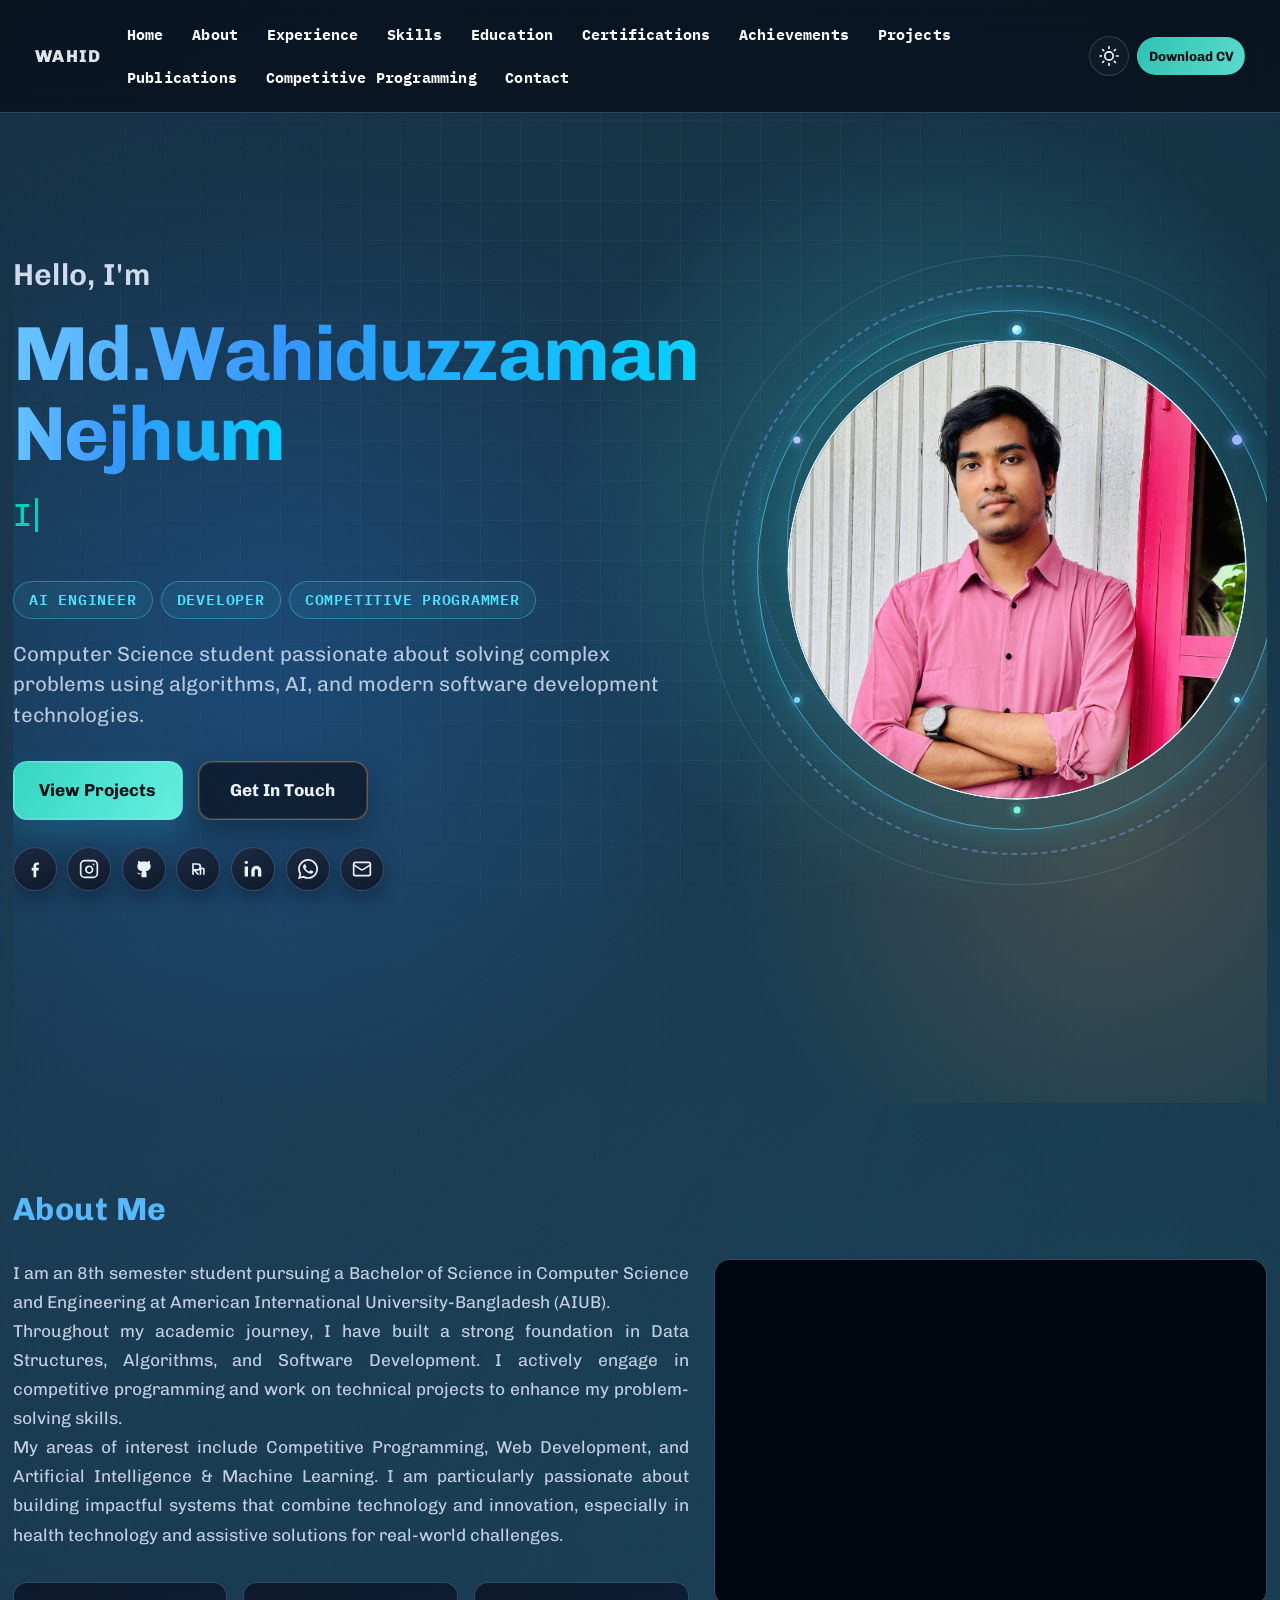
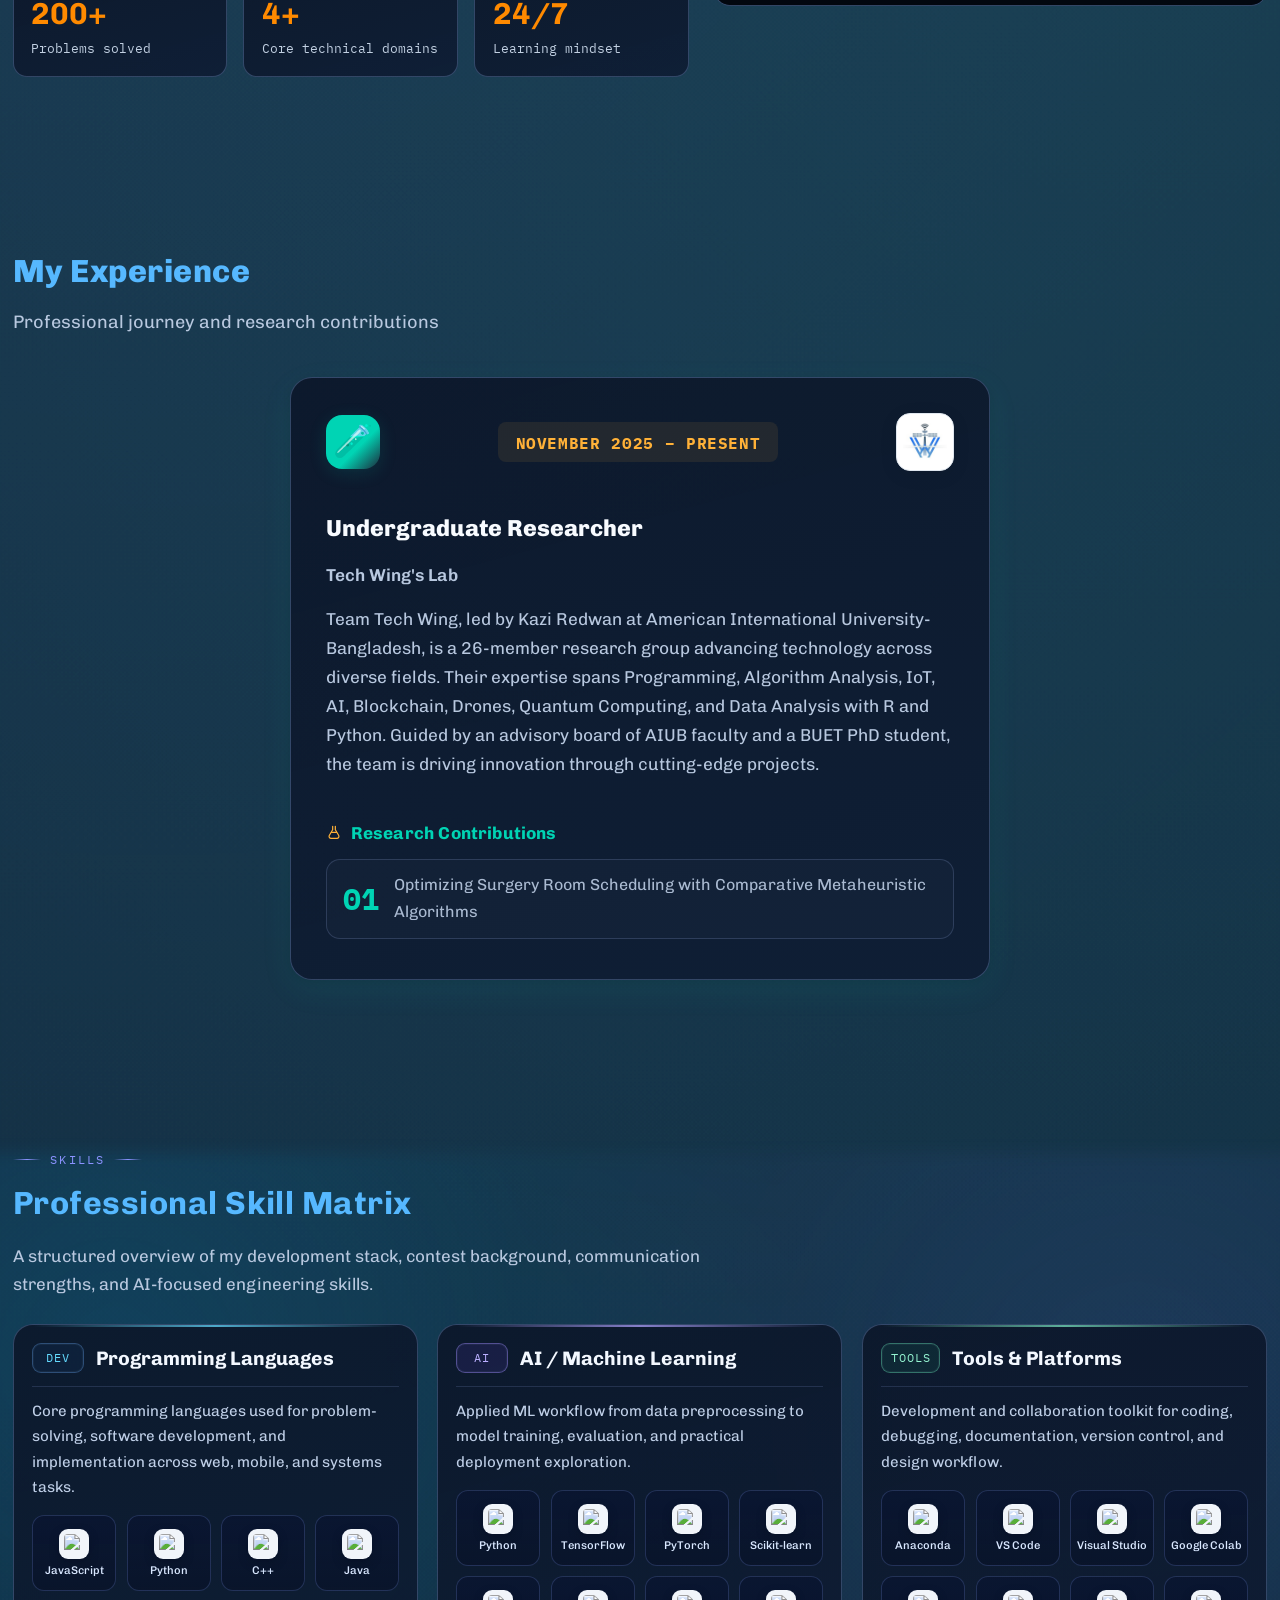
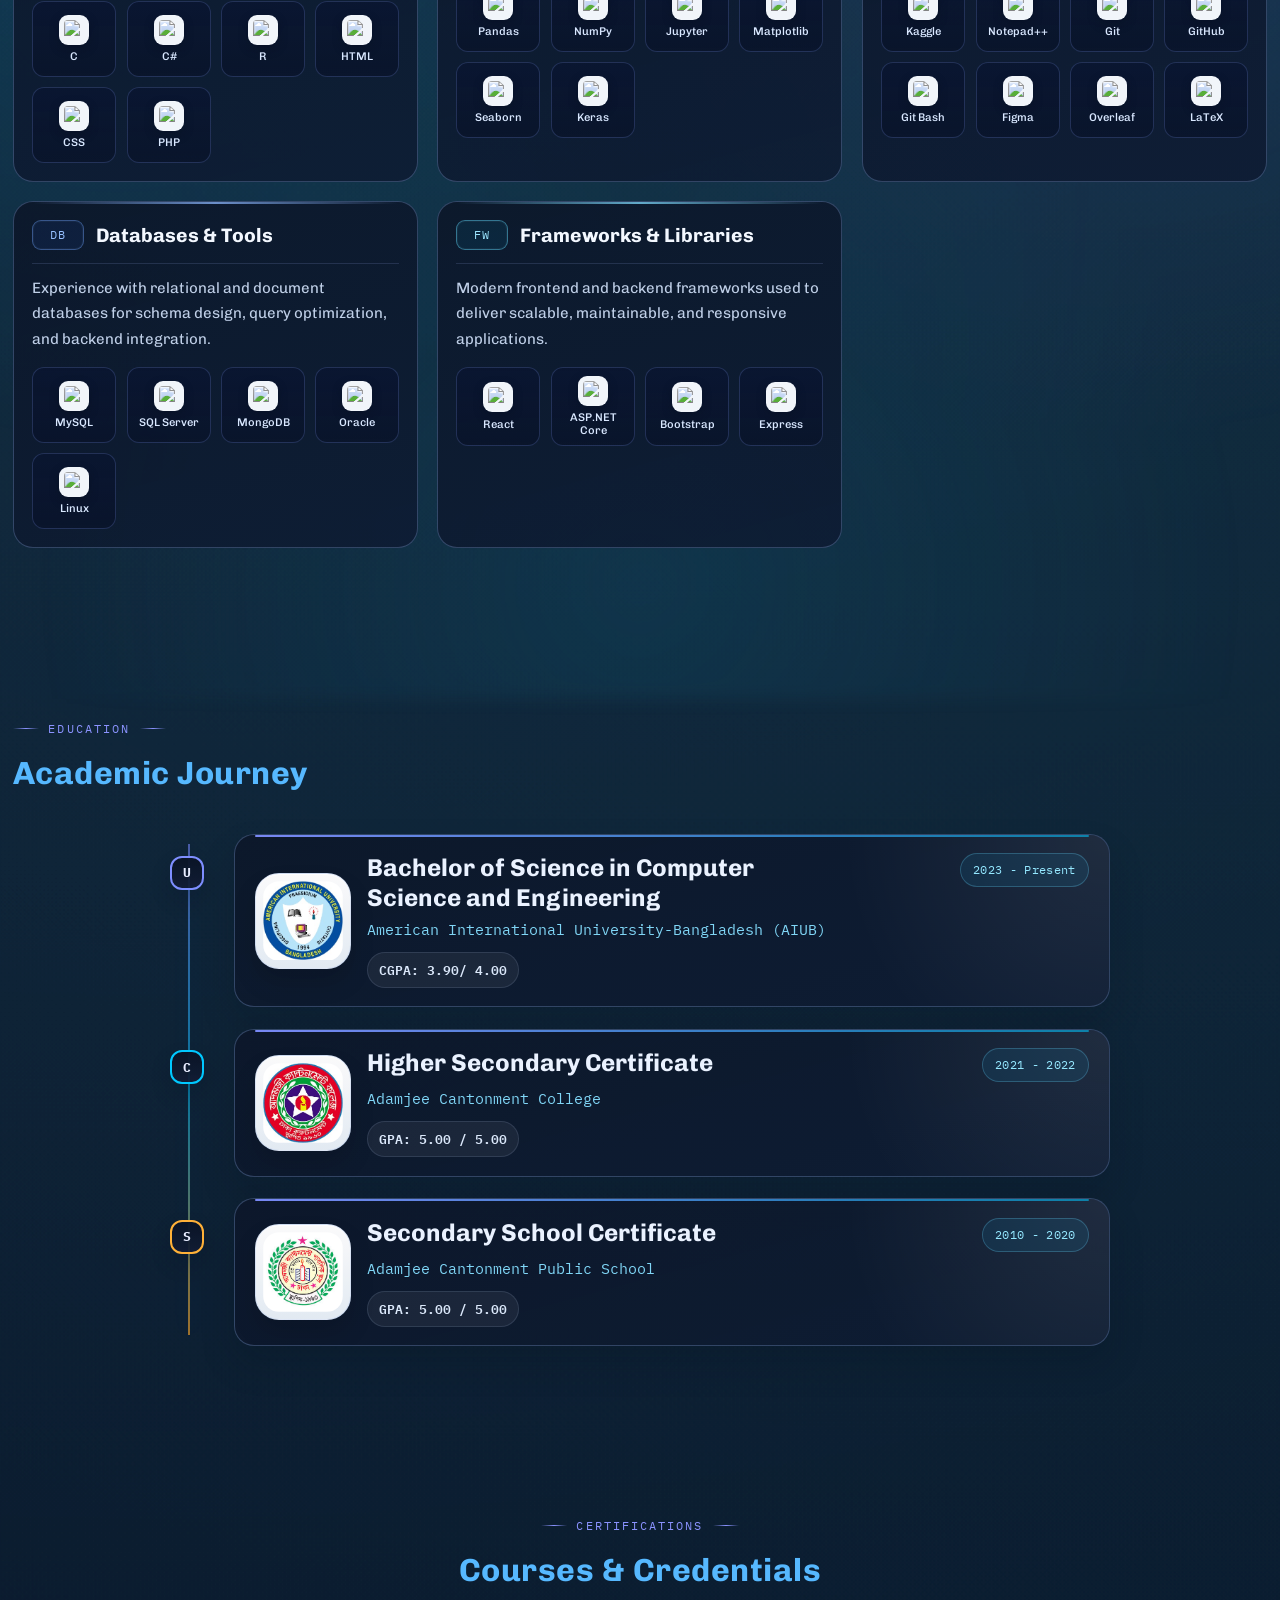
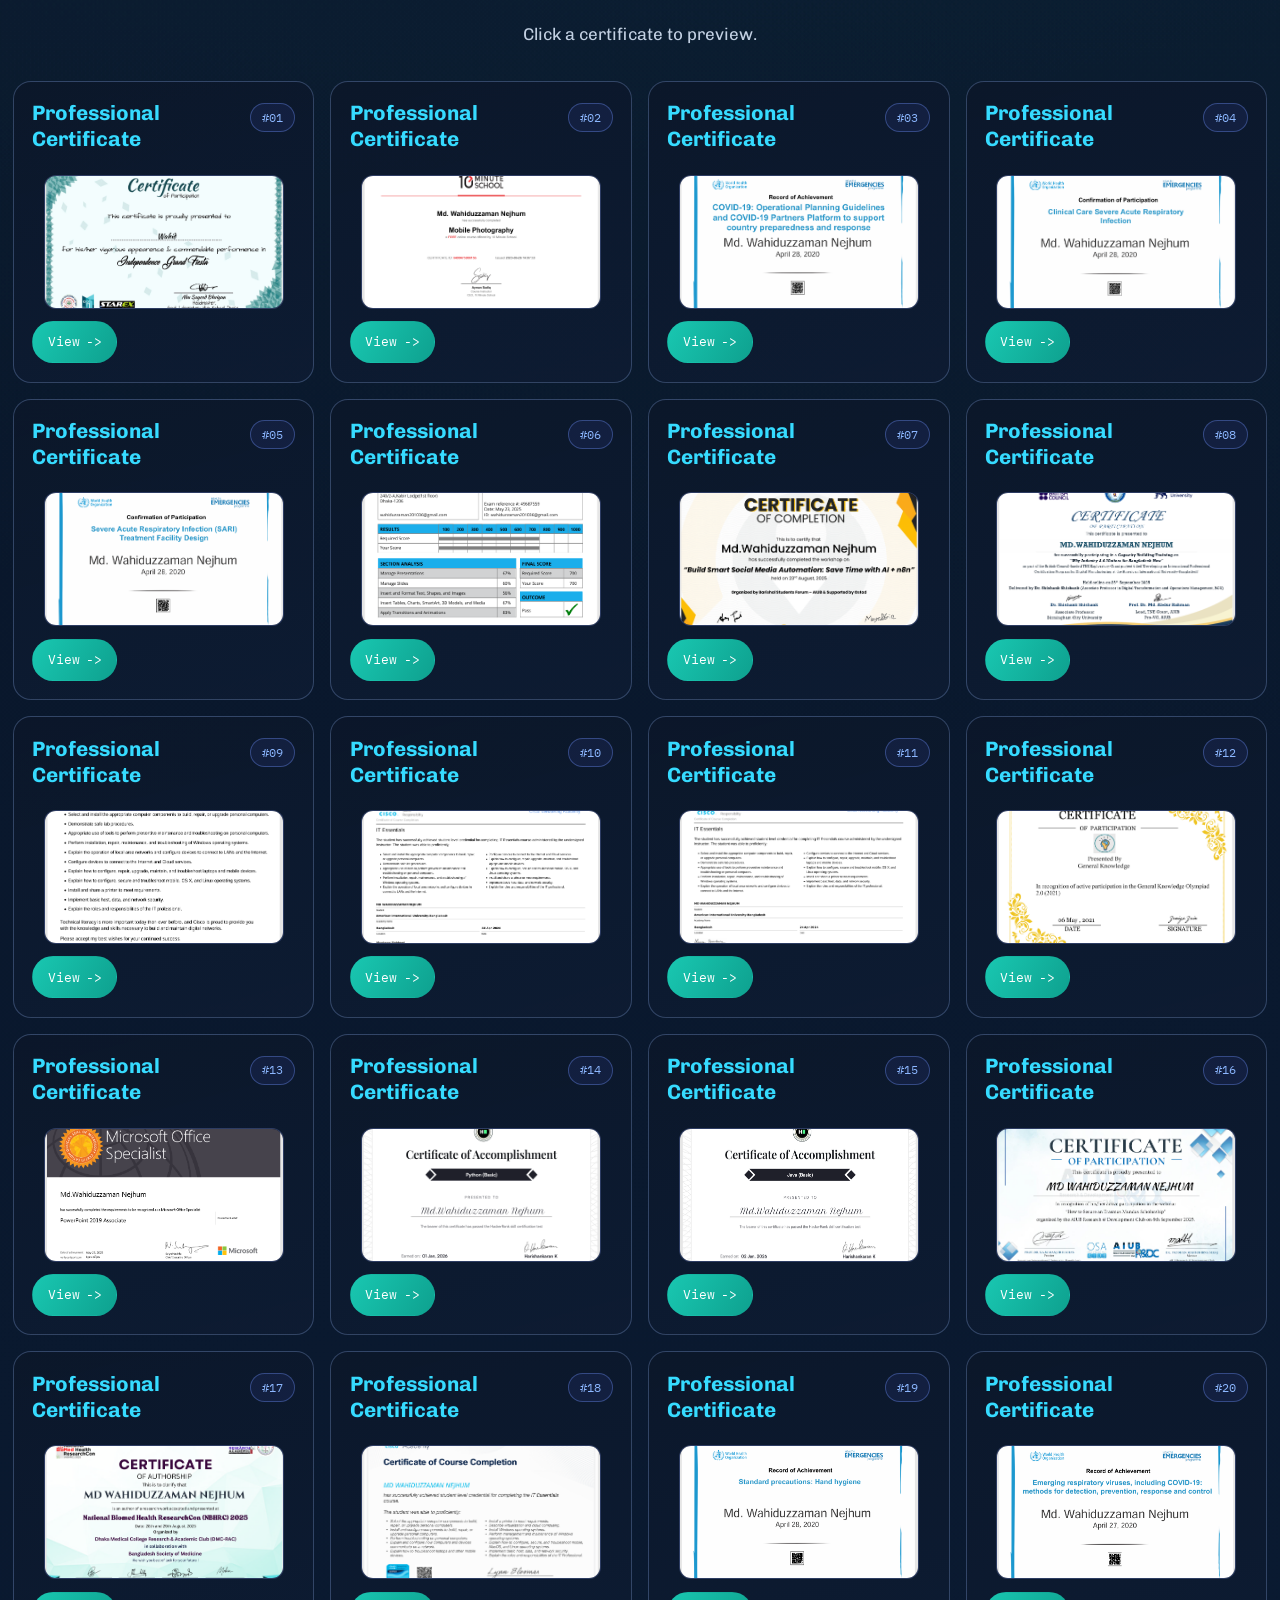
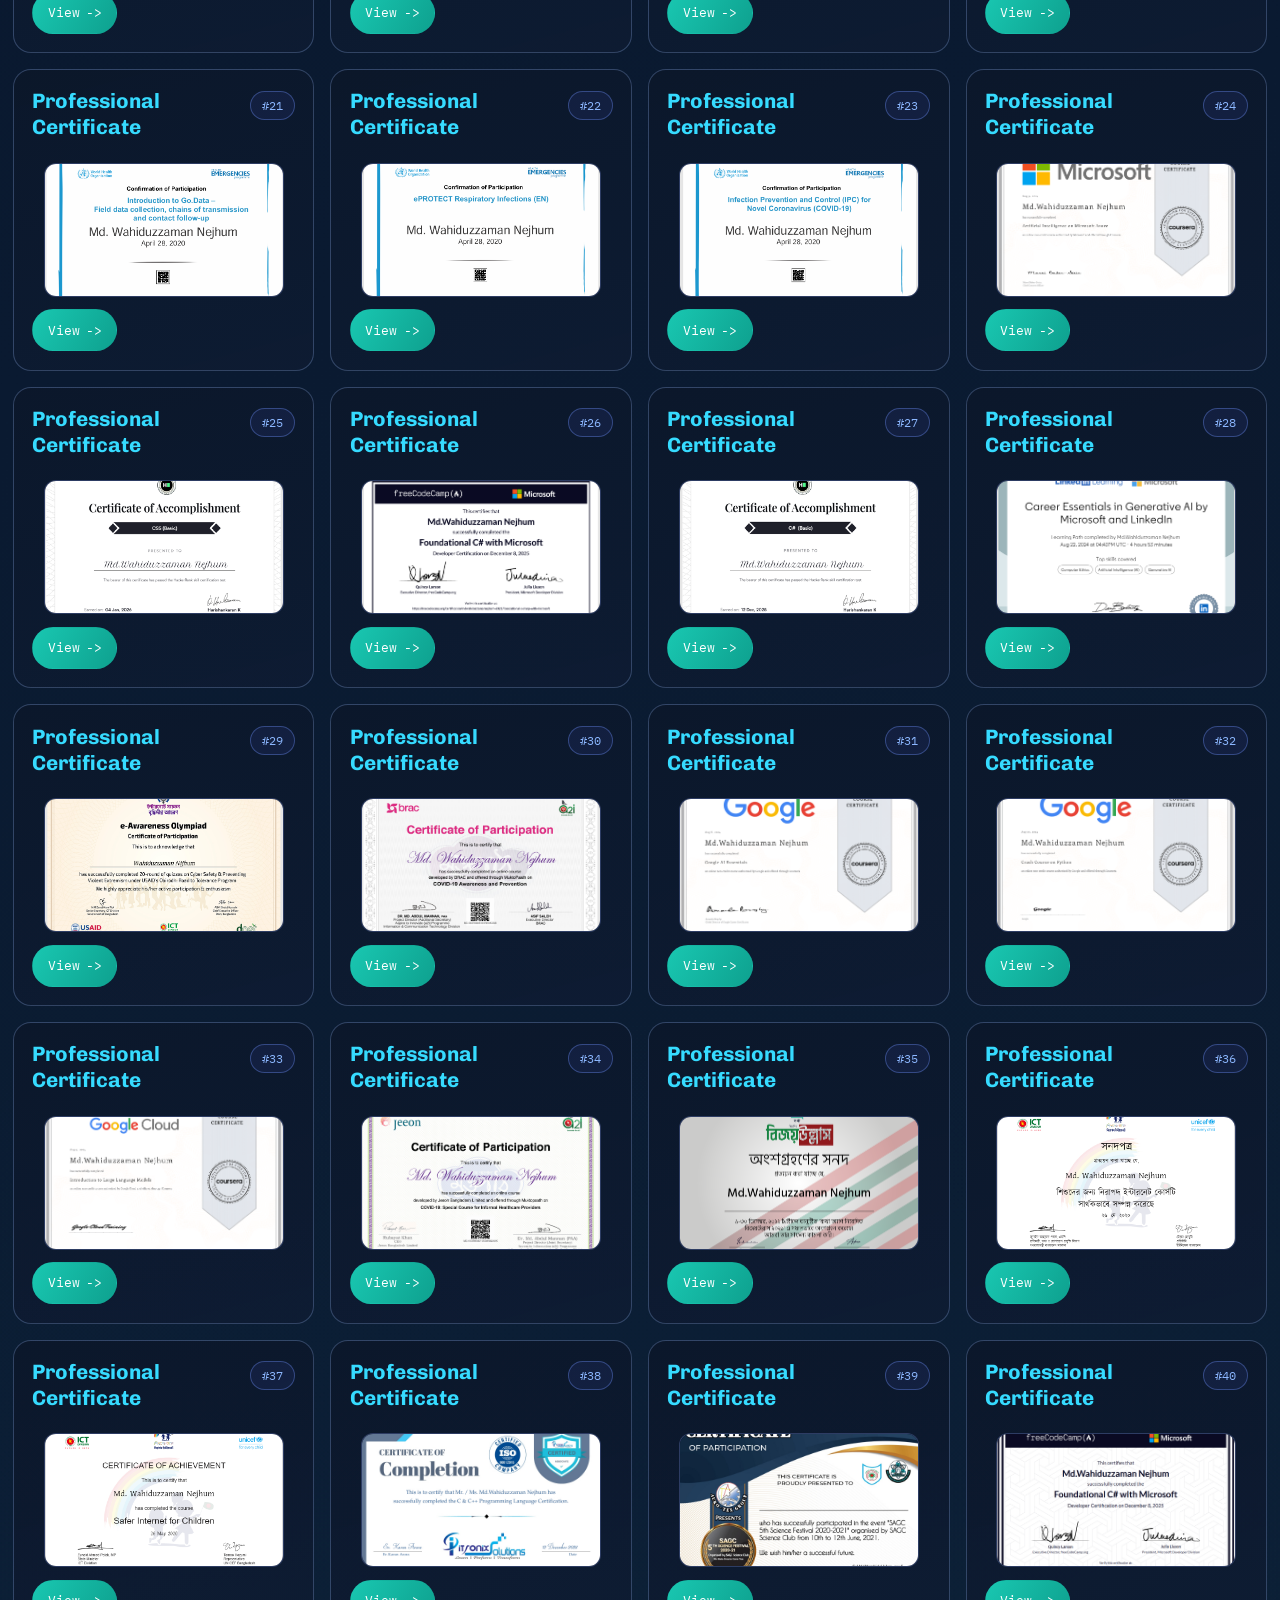
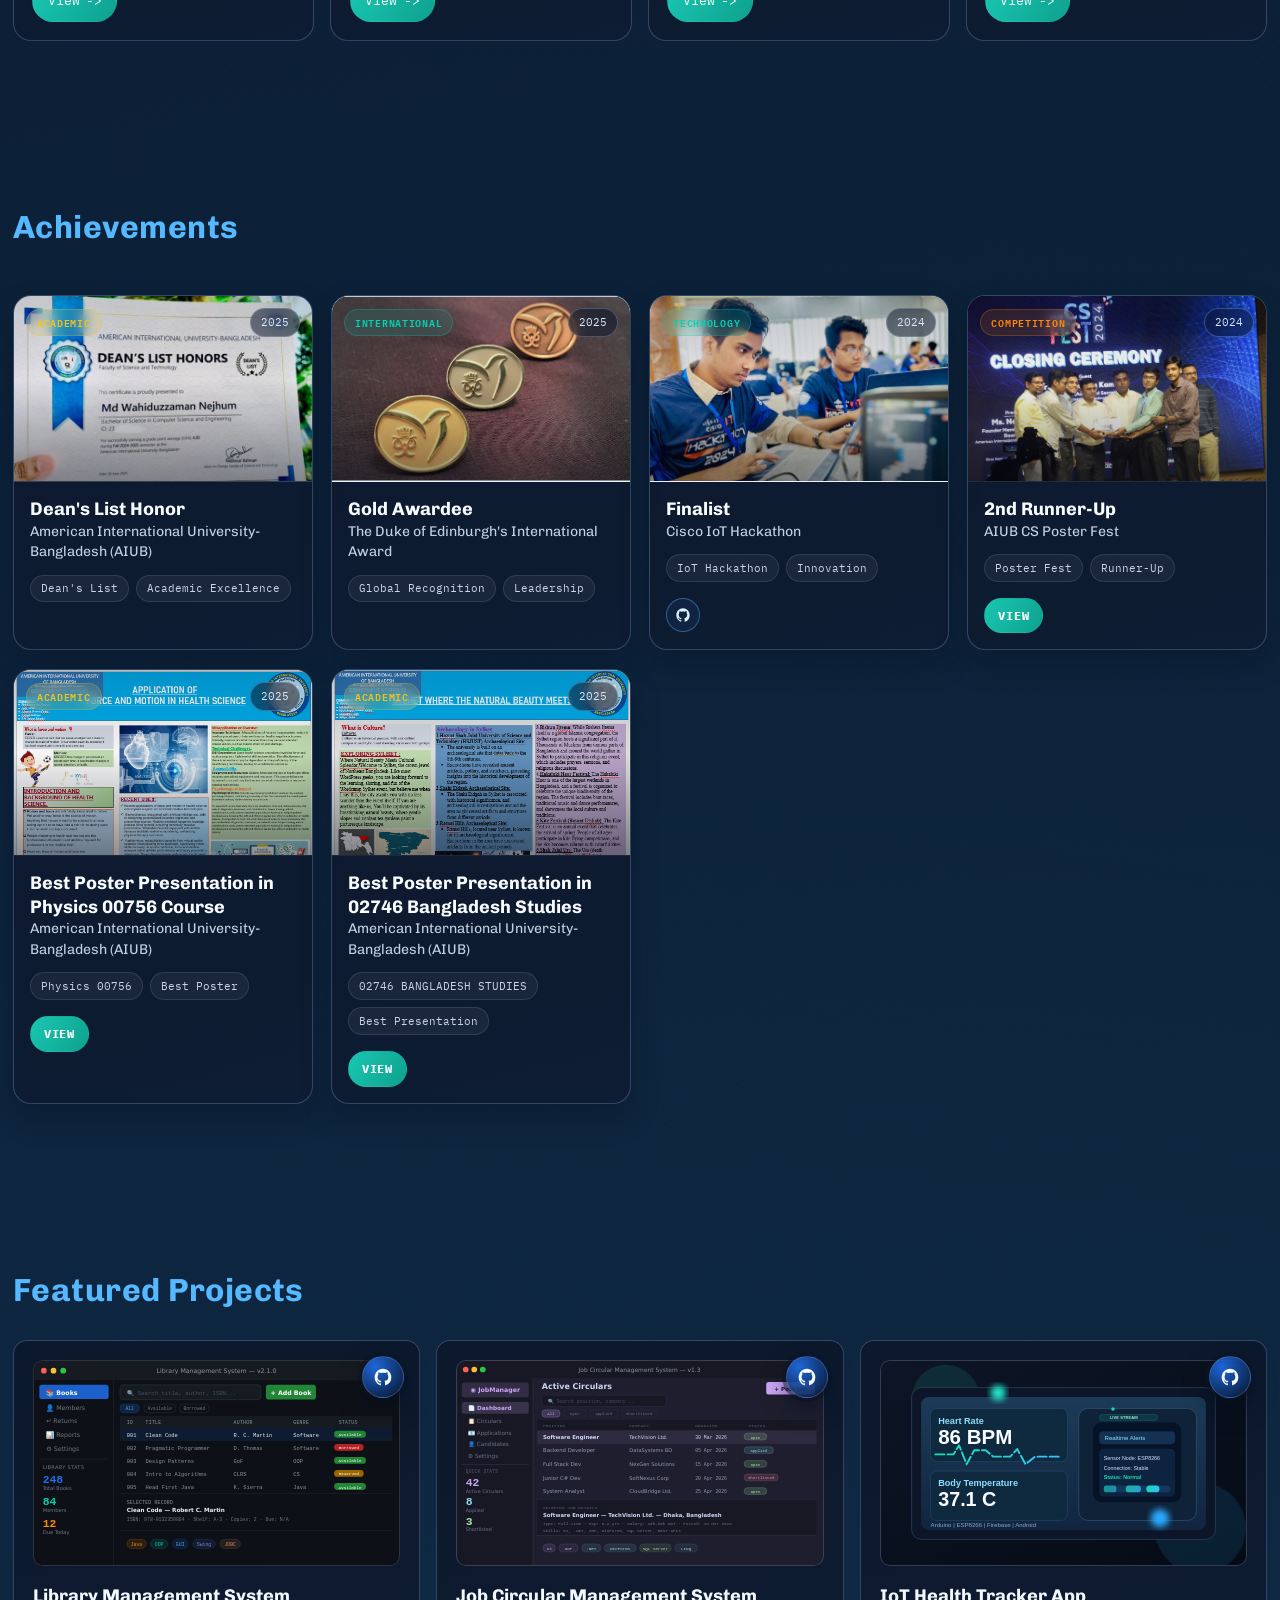
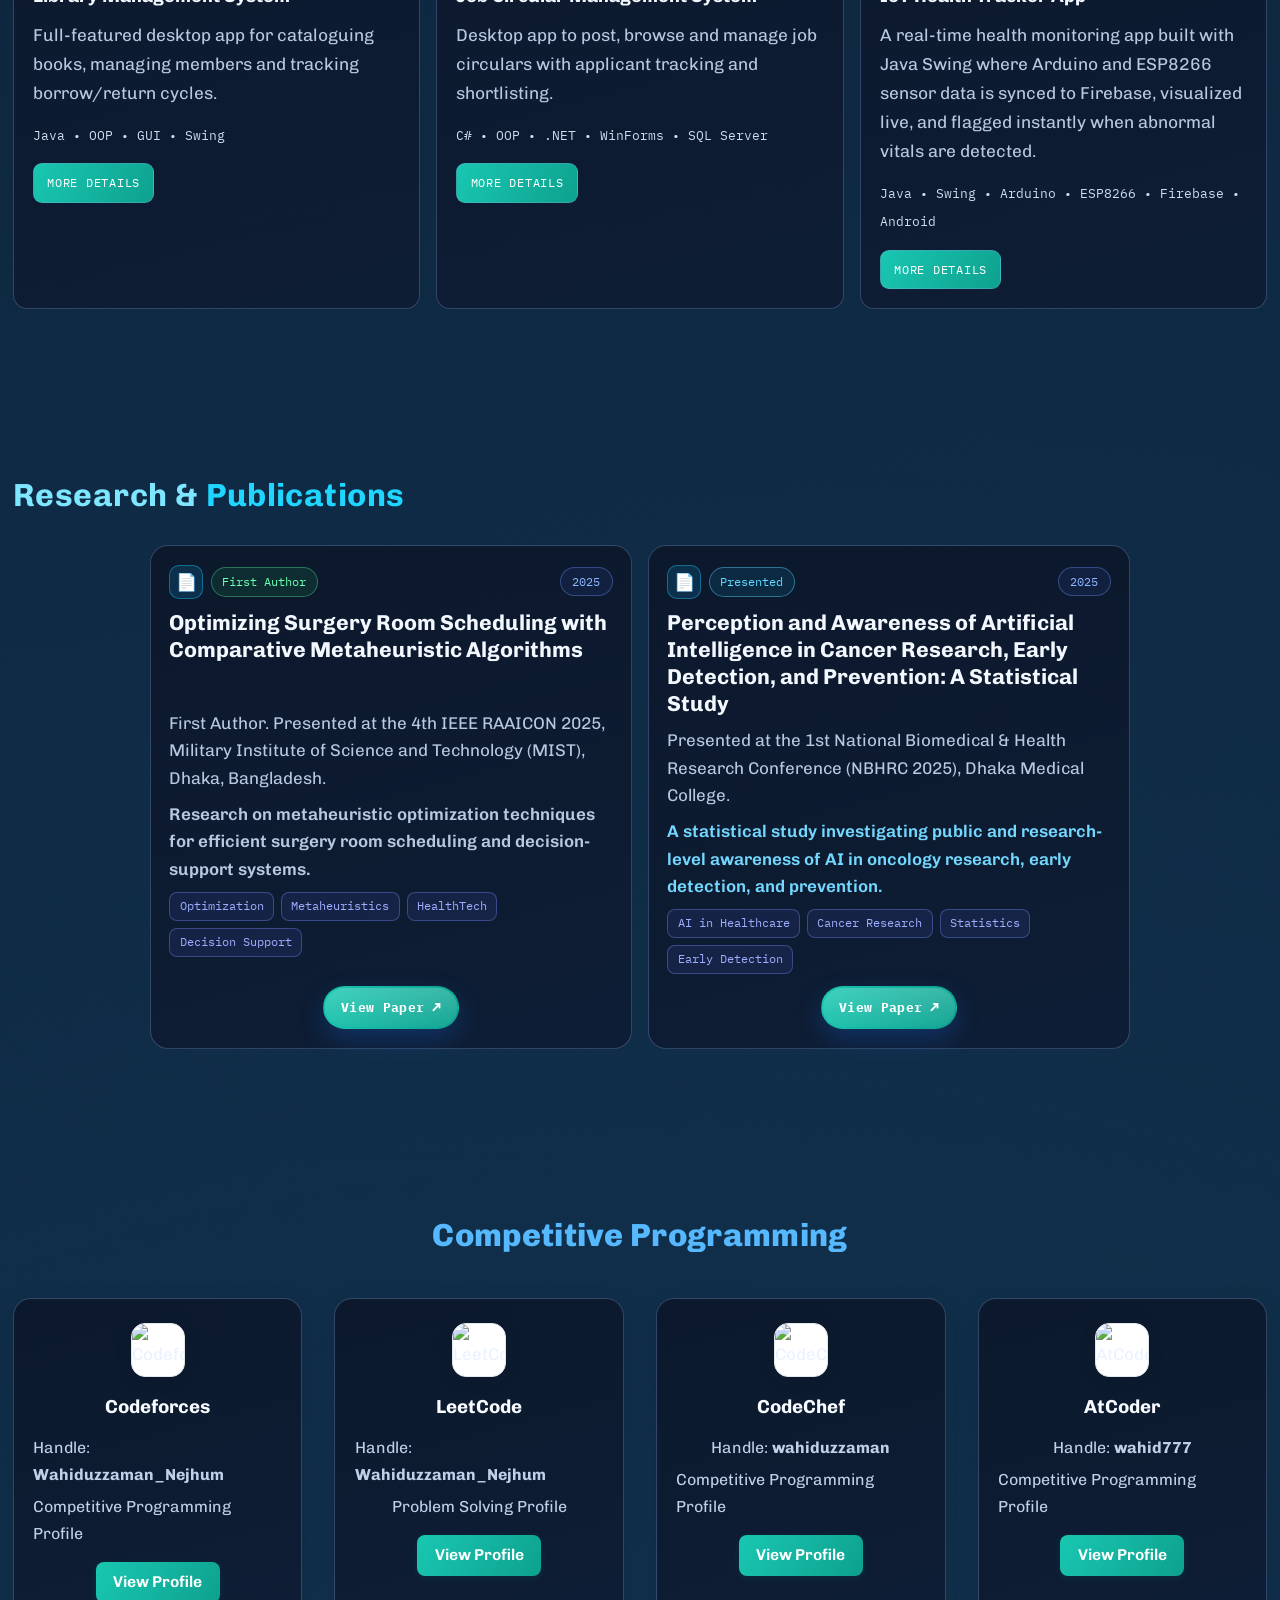
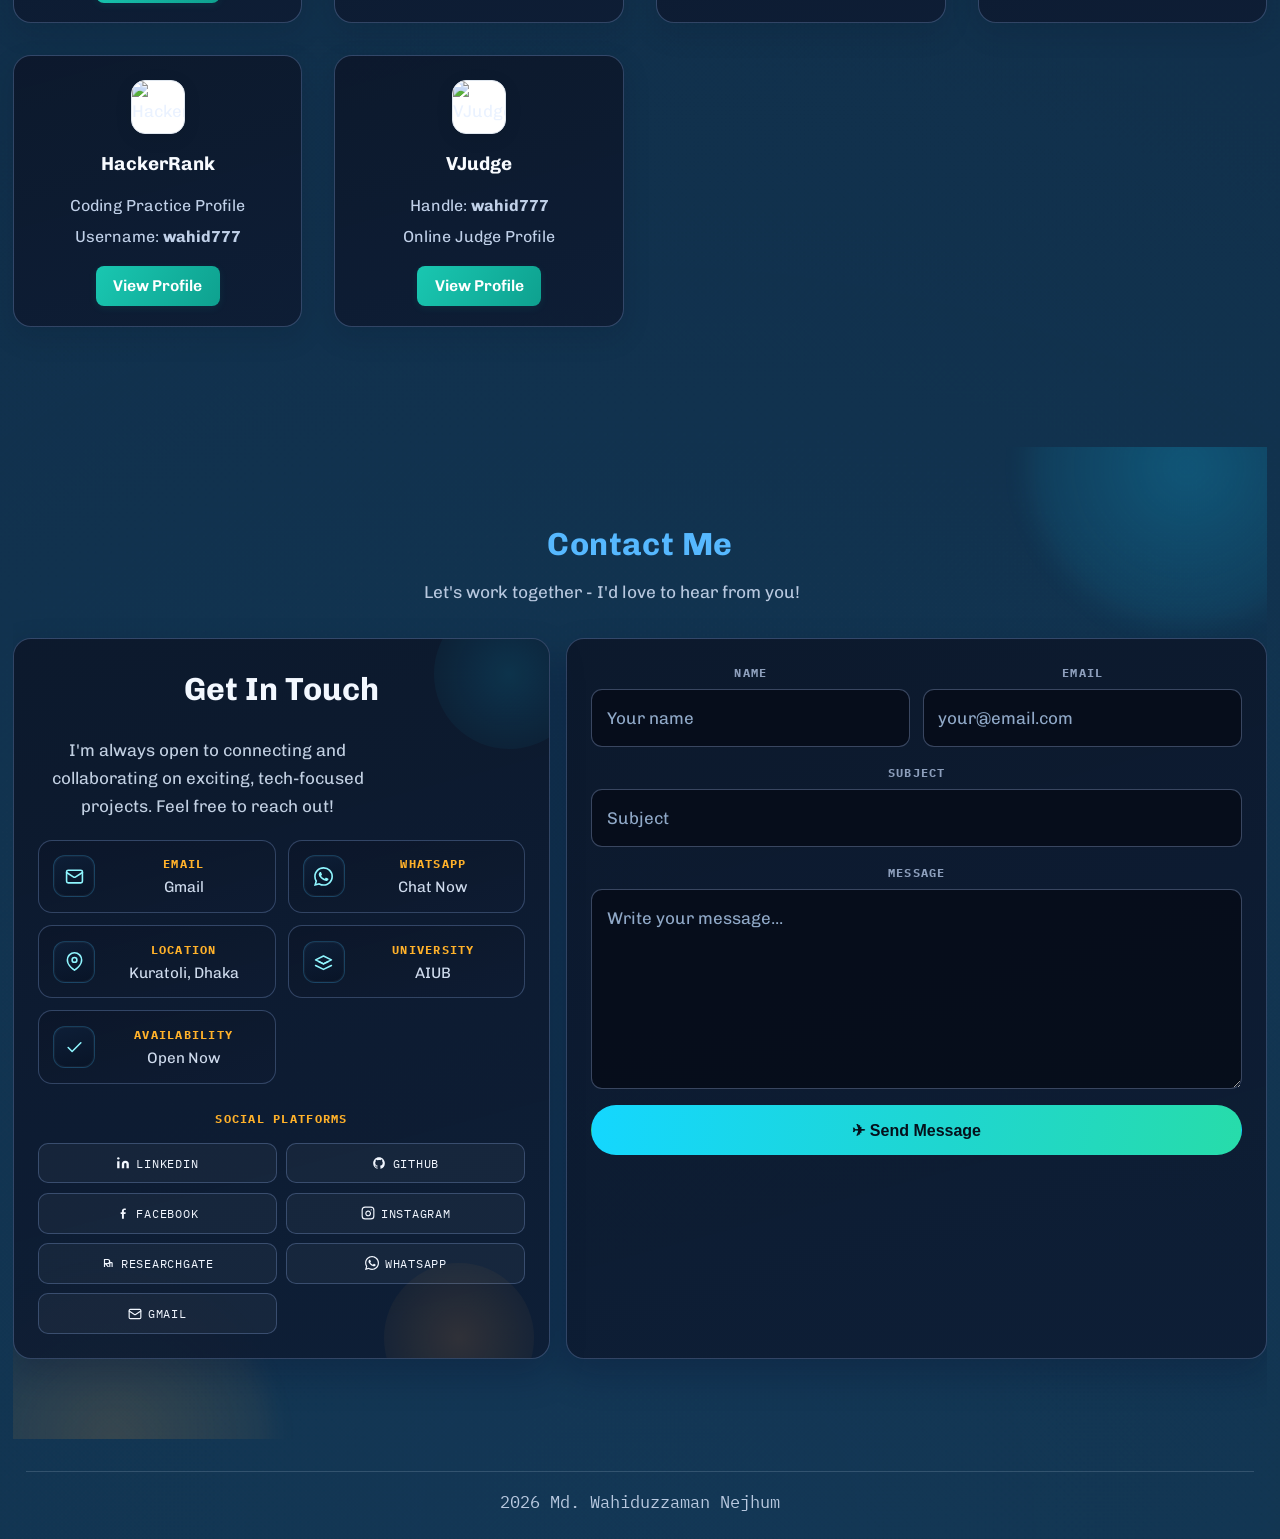
==== commit 0f558f5b: "Fix all file paths - remove ../ references since files are at root level" ====
--- a/index.html
+++ b/index.html
@@ -10,7 +10,7 @@
     <link
         href="https://fonts.googleapis.com/css2?family=Chivo:wght@400;600;700;800&family=IBM+Plex+Mono:wght@400;500;700&family=Playfair+Display:wght@500;600;700&display=swap"
         rel="stylesheet">
-    <link rel="stylesheet" href="../css/style.css">
+    <link rel="stylesheet" href="css/style.css">
 </head>
 
 <body>
@@ -146,7 +146,7 @@
                 <span class="hero-spark hero-spark-five" aria-hidden="true"></span>
                 <span class="hero-spark hero-spark-six" aria-hidden="true"></span>
                 <div class="hero-photo-core">
-                    <img class="hero-photo" src="../images/Wahid Profile.JPG"
+                    <img class="hero-photo" src="images/Wahid Profile.JPG"
                         alt="Portrait photo of Md. Wahiduzzaman Nejhum">
                 </div>
             </aside>
@@ -189,7 +189,7 @@
             <figure class="about-figure">
                 <video autoplay muted loop playsinline preload="metadata"
                     aria-label="Portfolio showcase video in about section">
-                    <source src="../others/wahid.mp4" type="video/mp4">
+                    <source src="others/wahid.mp4" type="video/mp4">
                     Your browser does not support the video tag.
                 </video>
             </figure>
@@ -206,8 +206,8 @@
             <div class="exp-card-header">
                 <div class="exp-card-icon"><span>🧪</span></div>
                 <div class="exp-card-date">NOVEMBER 2025 – PRESENT</div>
-                <div class="exp-card-logo"><img src="../images/assets/tech_wings_lab_logo.jpeg"
-                        alt="TechWings Club Logo"></div>
+                <div class="exp-card-logo"><img src="images/assets/tech_wings_lab_logo.jpeg" alt="TechWings Club Logo">
+                </div>
             </div>
             <div class="exp-card-content">
                 <h3 class="exp-card-role">Undergraduate Researcher</h3>
@@ -413,7 +413,7 @@
                 <div class="edu-node edu-node-top">U</div>
                 <div class="edu-card">
                     <div class="edu-card-main">
-                        <img class="edu-logo" src="../images/assets/aiub.jpeg"
+                        <img class="edu-logo" src="images/assets/aiub.jpeg"
                             alt="American International University-Bangladesh logo">
                         <div class="edu-card-content">
                             <div class="edu-card-top">
@@ -430,7 +430,7 @@
                 <div class="edu-node edu-node-mid">C</div>
                 <div class="edu-card">
                     <div class="edu-card-main">
-                        <img class="edu-logo" src="../images/assets/adamjee-college.jpeg"
+                        <img class="edu-logo" src="images/assets/adamjee-college.jpeg"
                             alt="Adamjee Cantonment College logo">
                         <div class="edu-card-content">
                             <div class="edu-card-top">
@@ -447,7 +447,7 @@
                 <div class="edu-node edu-node-low">S</div>
                 <div class="edu-card">
                     <div class="edu-card-main">
-                        <img class="edu-logo" src="../images/assets/adamjee-school.jpeg"
+                        <img class="edu-logo" src="images/assets/adamjee-school.jpeg"
                             alt="Adamjee Cantonment Public School logo">
                         <div class="edu-card-content">
                             <div class="edu-card-top">
@@ -489,7 +489,7 @@
                     <span class="award-yr">2025</span>
                 </div>
                 <div class="award-visual award-visual--certificate">
-                    <img class="award-art award-art--certificate" src="../images/Deans.jpeg"
+                    <img class="award-art award-art--certificate" src="images/Deans.jpeg"
                         alt="Dean's List Honor certificate from American International University-Bangladesh (AIUB)">
                     <span class="award-glow"></span>
                 </div>
@@ -515,10 +515,9 @@
                     <span class="award-yr">2025</span>
                 </div>
                 <div class="award-visual award-visual--banner award-visual--duke">
-                    <img class="award-art award-art--banner award-art--duke-main" src="../images/assets/award-duke.webp"
+                    <img class="award-art award-art--banner award-art--duke-main" src="images/assets/award-duke.webp"
                         alt="Duke of Edinburgh award pins">
-                    <img class="award-art award-art--banner award-art--duke-alt"
-                        src="../images/assets/award-duke-logo.jpg"
+                    <img class="award-art award-art--banner award-art--duke-alt" src="images/assets/award-duke-logo.jpg"
                         alt="The Duke of Edinburgh's International Award banner">
                     <span class="award-glow"></span>
                 </div>
@@ -544,10 +543,10 @@
                     <span class="award-yr">2024</span>
                 </div>
                 <div class="award-visual award-visual--poster award-visual--iot">
-                    <img class="award-art award-art--poster award-art--iot-main" src="../images/ci.jpeg"
+                    <img class="award-art award-art--poster award-art--iot-main" src="images/ci.jpeg"
                         alt="Cisco IoT Hackathon 2024 finalist team working photo">
                     <img class="award-art award-art--poster award-art--iot-alt"
-                        src="../images/assets/award-iot-prototype.jpg" alt="Cisco IoT Hackathon prototype poster">
+                        src="images/assets/award-iot-prototype.jpg" alt="Cisco IoT Hackathon prototype poster">
                     <span class="award-glow"></span>
                 </div>
                 <div class="award-icon-box">
@@ -585,9 +584,9 @@
                 </div>
                 <div class="award-visual award-visual--fest">
                     <img class="award-art award-art--fest award-art--fest-main"
-                        src="../images/assets/award-cs-fest-trophy.jpg" alt="AIUB CS Fest 2024 2nd Runner-Up trophy">
+                        src="images/assets/award-cs-fest-trophy.jpg" alt="AIUB CS Fest 2024 2nd Runner-Up trophy">
                     <img class="award-art award-art--fest award-art--fest-alt"
-                        src="../images/assets/award-cs-fest-stage.jpg"
+                        src="images/assets/award-cs-fest-stage.jpg"
                         alt="AIUB CS Fest 2024 closing ceremony stage photo">
                     <span class="award-glow"></span>
                 </div>
@@ -621,7 +620,7 @@
                 </div>
                 <div class="award-visual award-visual--poster award-visual--physics">
                     <img class="award-art award-art--poster award-art--physics"
-                        src="../images/assets/award-physics-00756.png" alt="Best poster in Physics 00756 course">
+                        src="images/assets/award-physics-00756.png" alt="Best poster in Physics 00756 course">
                     <span class="award-glow"></span>
                 </div>
                 <h3>Best Poster Presentation in Physics 00756 Course</h3>
@@ -643,7 +642,7 @@
                 </div>
                 <div class="award-visual award-visual--poster award-visual--bgs">
                     <img class="award-art award-art--poster award-art--bgs"
-                        src="../images/assets/award-bangladesh-studies.png"
+                        src="images/assets/award-bangladesh-studies.png"
                         alt="Best poster presentation in Bangladesh Global Studies course">
                     <span class="award-glow"></span>
                 </div>
@@ -1083,7 +1082,7 @@
                             d="M12 2C6.48 2 2 6.59 2 12.25c0 4.53 2.87 8.38 6.84 9.73.5.09.66-.22.66-.49 0-.24-.01-1.04-.01-1.89-2.78.62-3.37-1.21-3.37-1.21-.45-1.19-1.11-1.5-1.11-1.5-.9-.63.07-.62.07-.62 1 .08 1.52 1.04 1.52 1.04.88 1.56 2.3 1.11 2.86.85.09-.66.34-1.11.62-1.37-2.22-.26-4.56-1.14-4.56-5.07 0-1.12.39-2.03 1.03-2.75-.1-.26-.45-1.31.1-2.72 0 0 .84-.28 2.75 1.05A9.3 9.3 0 0 1 12 6.9c.85 0 1.7.12 2.5.36 1.91-1.33 2.75-1.05 2.75-1.05.55 1.41.2 2.46.1 2.72.64.72 1.03 1.63 1.03 2.75 0 3.94-2.35 4.81-4.58 5.06.36.32.68.95.68 1.92 0 1.39-.01 2.52-.01 2.86 0 .27.17.59.67.49A10.26 10.26 0 0 0 22 12.25C22 6.59 17.52 2 12 2Z" />
                     </svg>
                 </a>
-                <img class="card-image" src="../images/assets/iot-health-photo.svg"
+                <img class="card-image" src="images/assets/iot-health-photo.svg"
                     alt="IoT Health Tracker App live dashboard showing real-time vitals and sensor alerts">
                 <h3>IoT Health Tracker App</h3>
                 <p>A real-time health monitoring app built with Java Swing where Arduino and ESP8266 sensor data is
@@ -1115,7 +1114,7 @@
                     <span>HealthTech</span>
                     <span>Decision Support</span>
                 </div>
-                <a class="pub-toggle" href="../others/surgery-room-scheduling.pdf" target="_blank"
+                <a class="pub-toggle" href="others/surgery-room-scheduling.pdf" target="_blank"
                     rel="noopener noreferrer">View
                     Paper</a>
             </article>
@@ -1368,7 +1367,7 @@
     <footer>
         <p><span id="year"></span> Md. Wahiduzzaman Nejhum</p>
     </footer>
-    <script src="../js/script.js"></script>
+    <script src="js/script.js"></script>
 </body>
 
 </html>
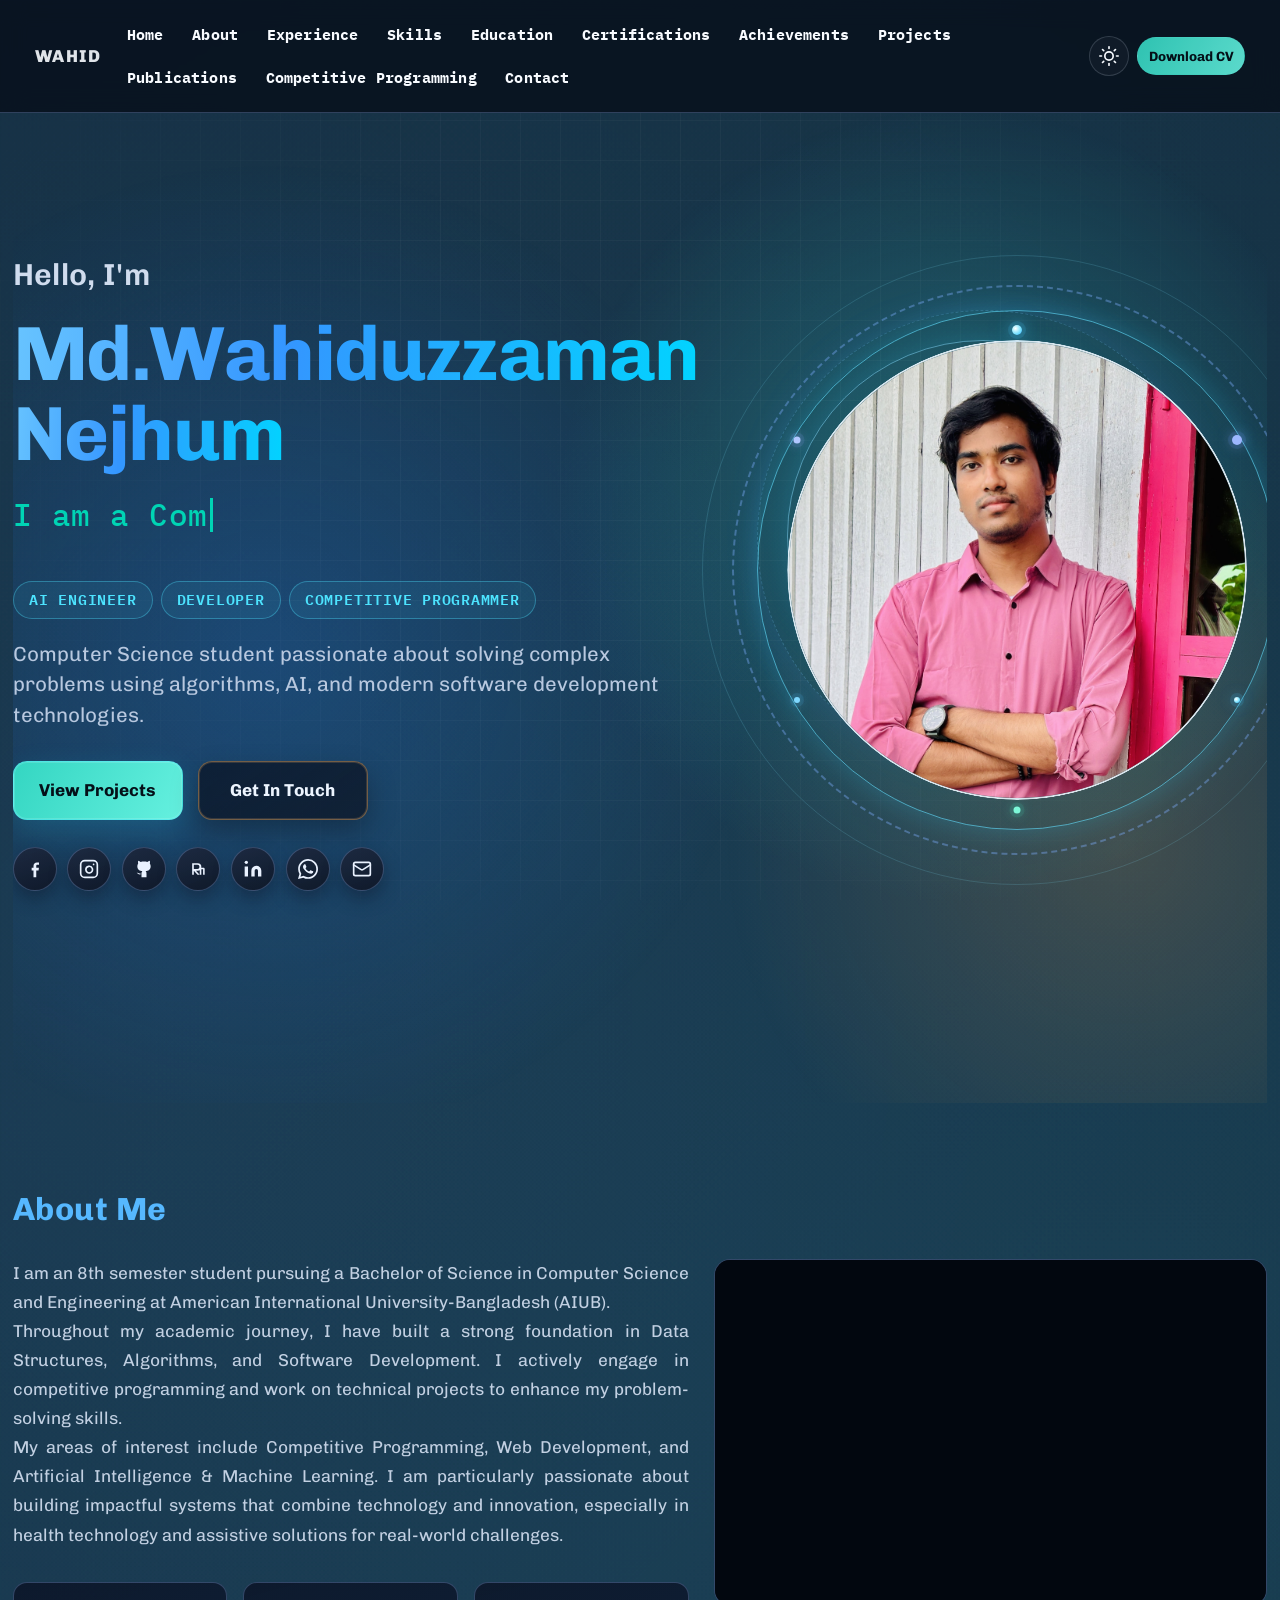
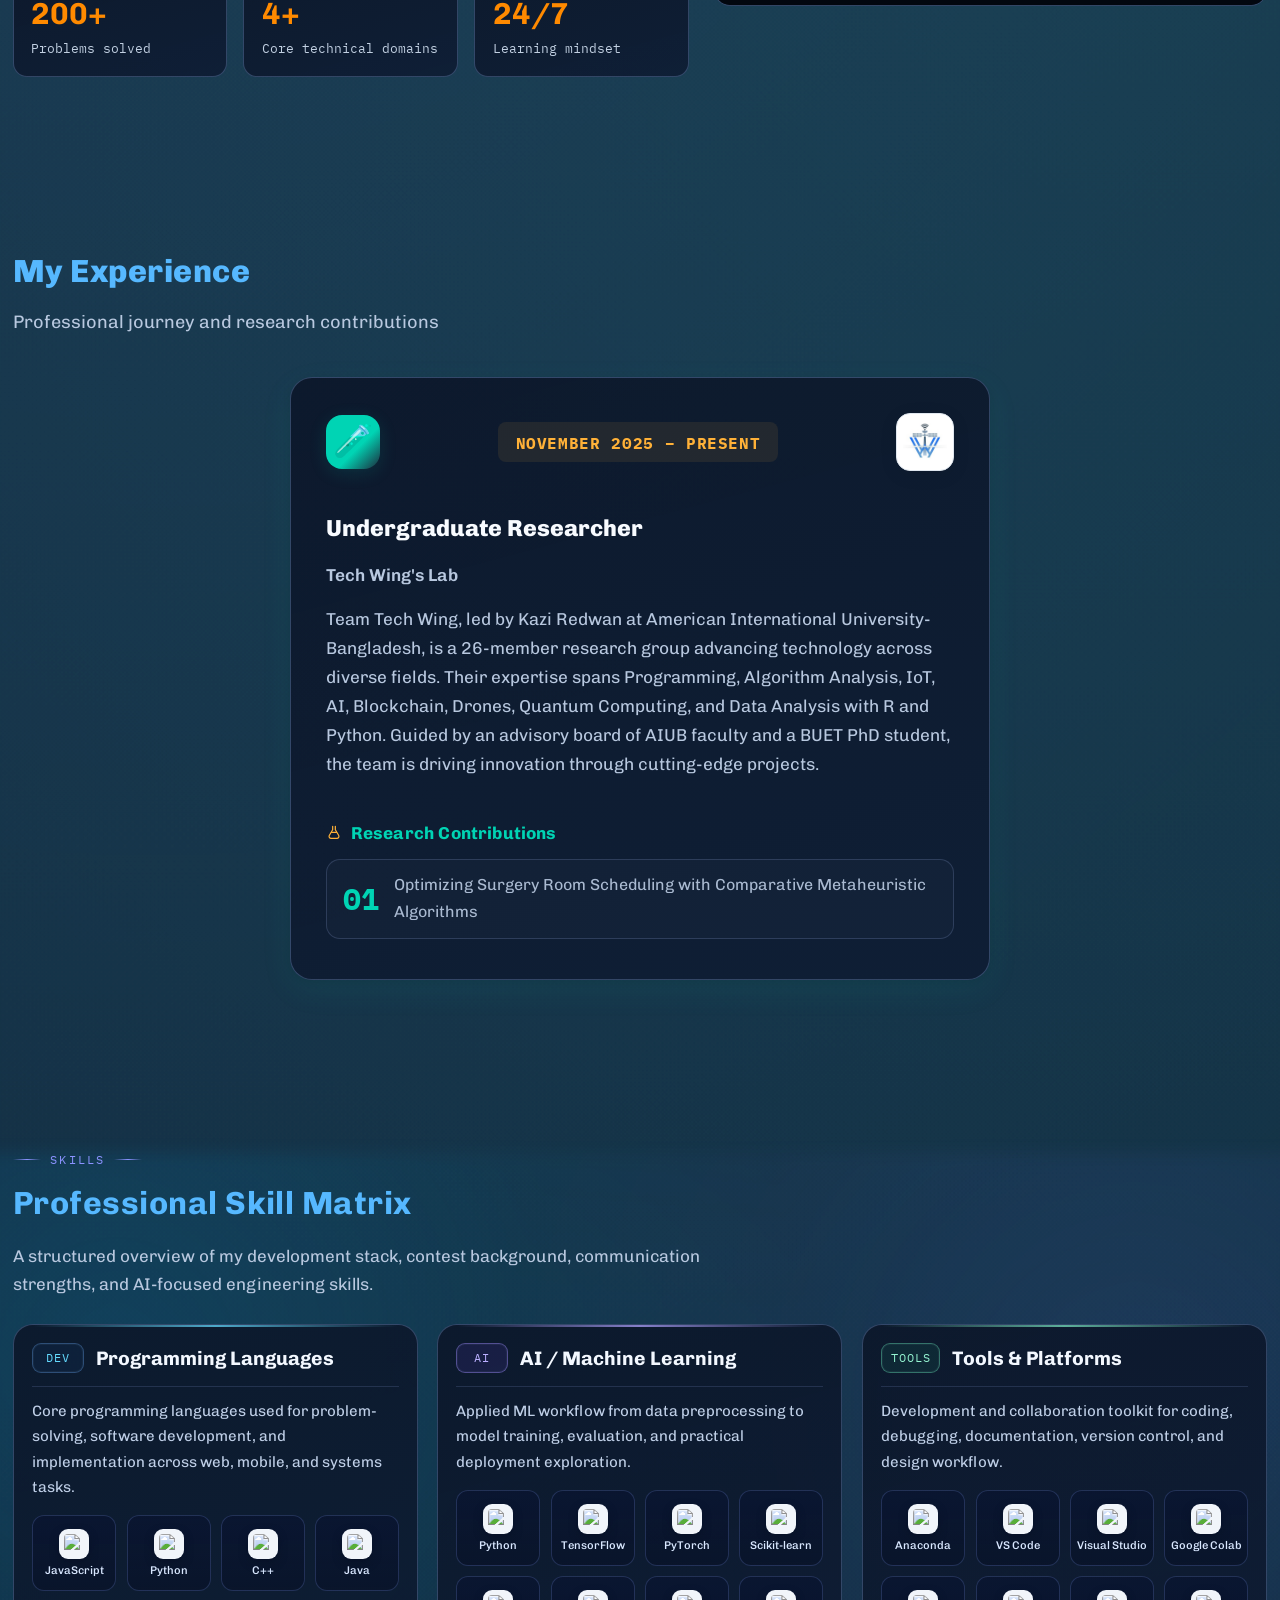
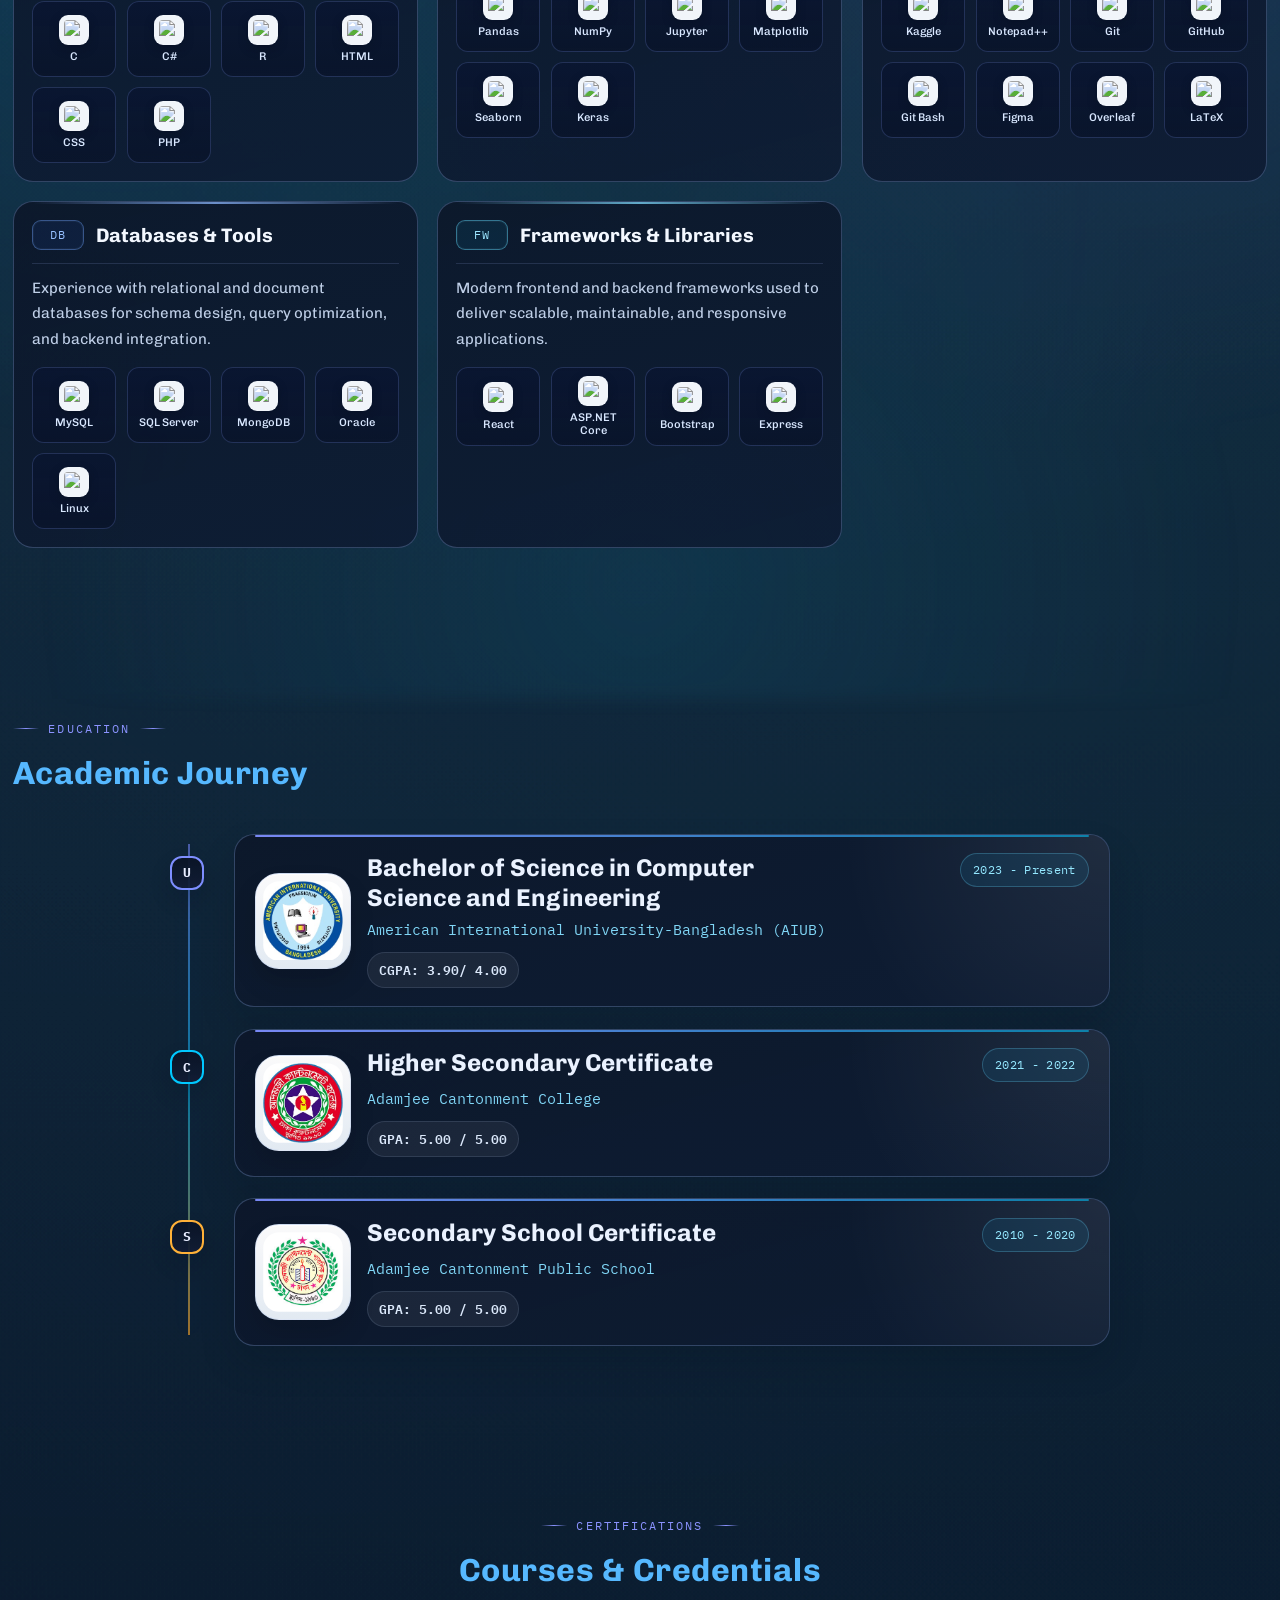
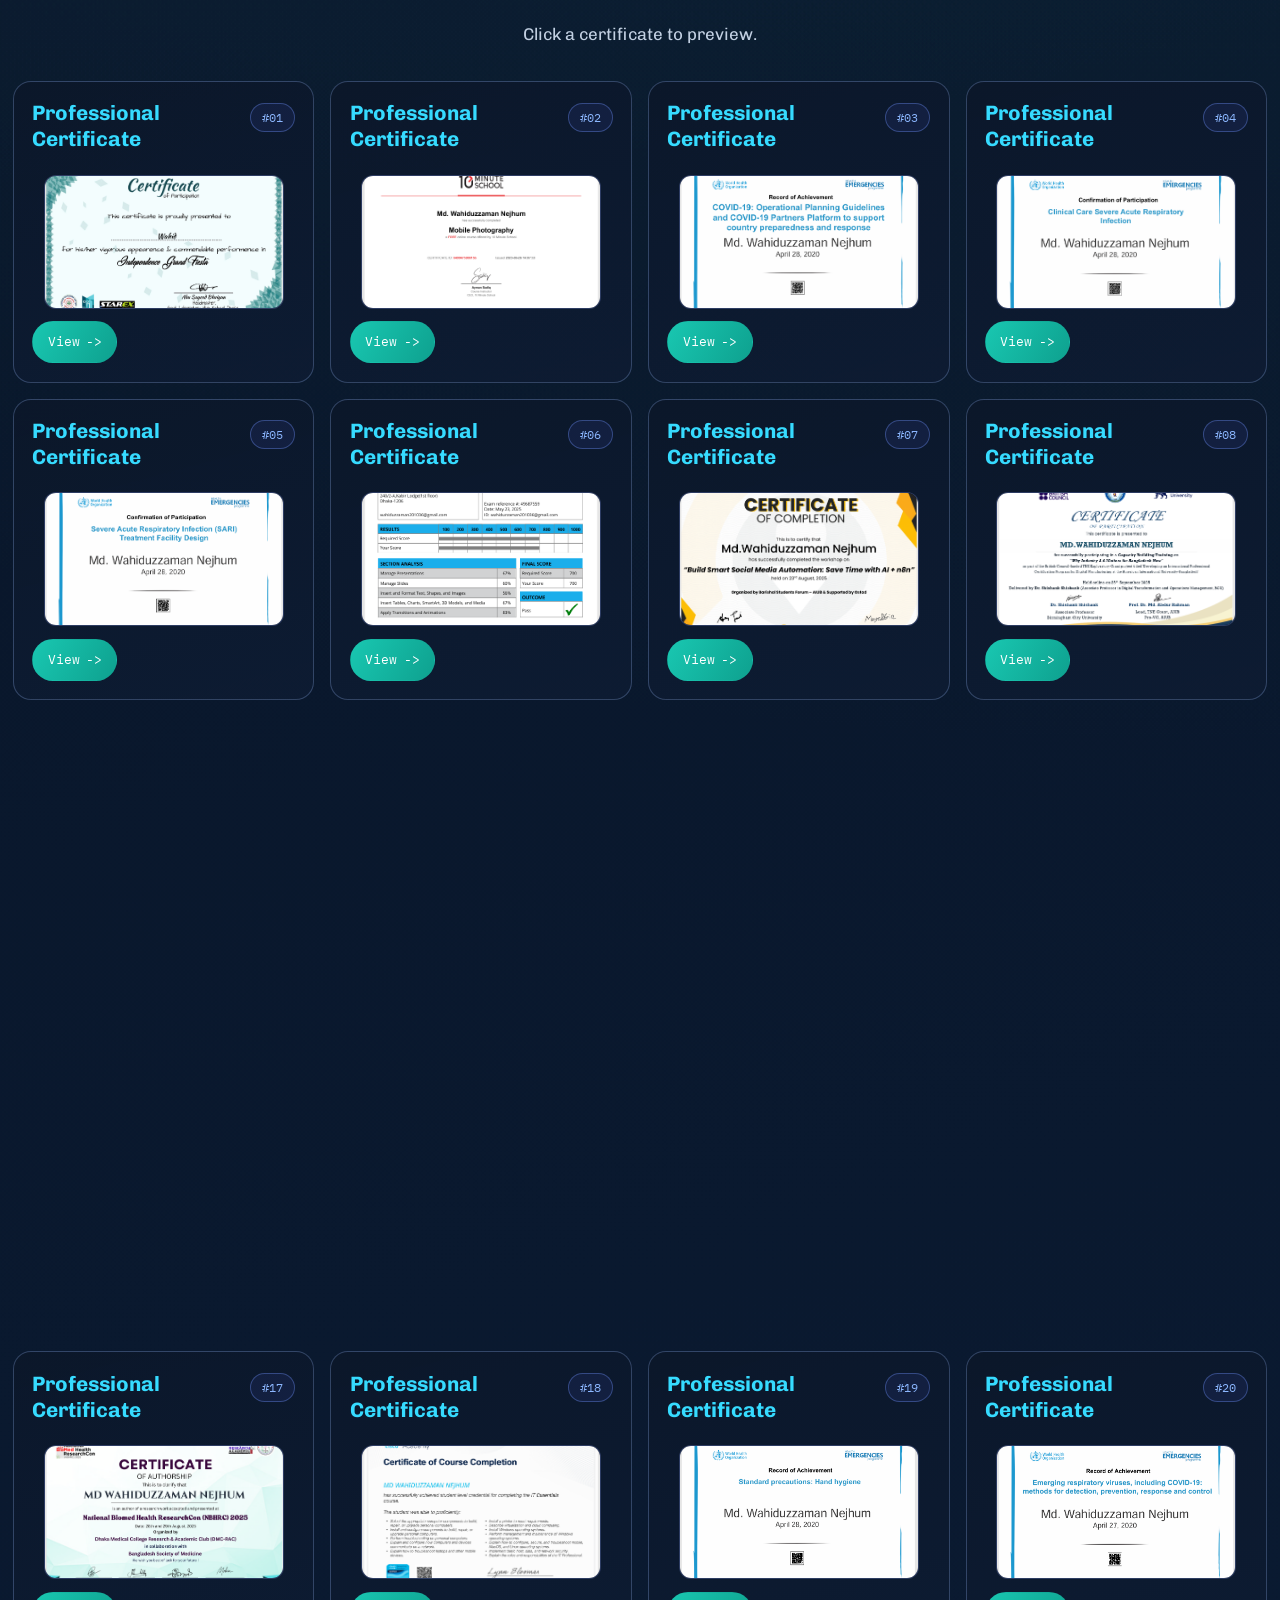
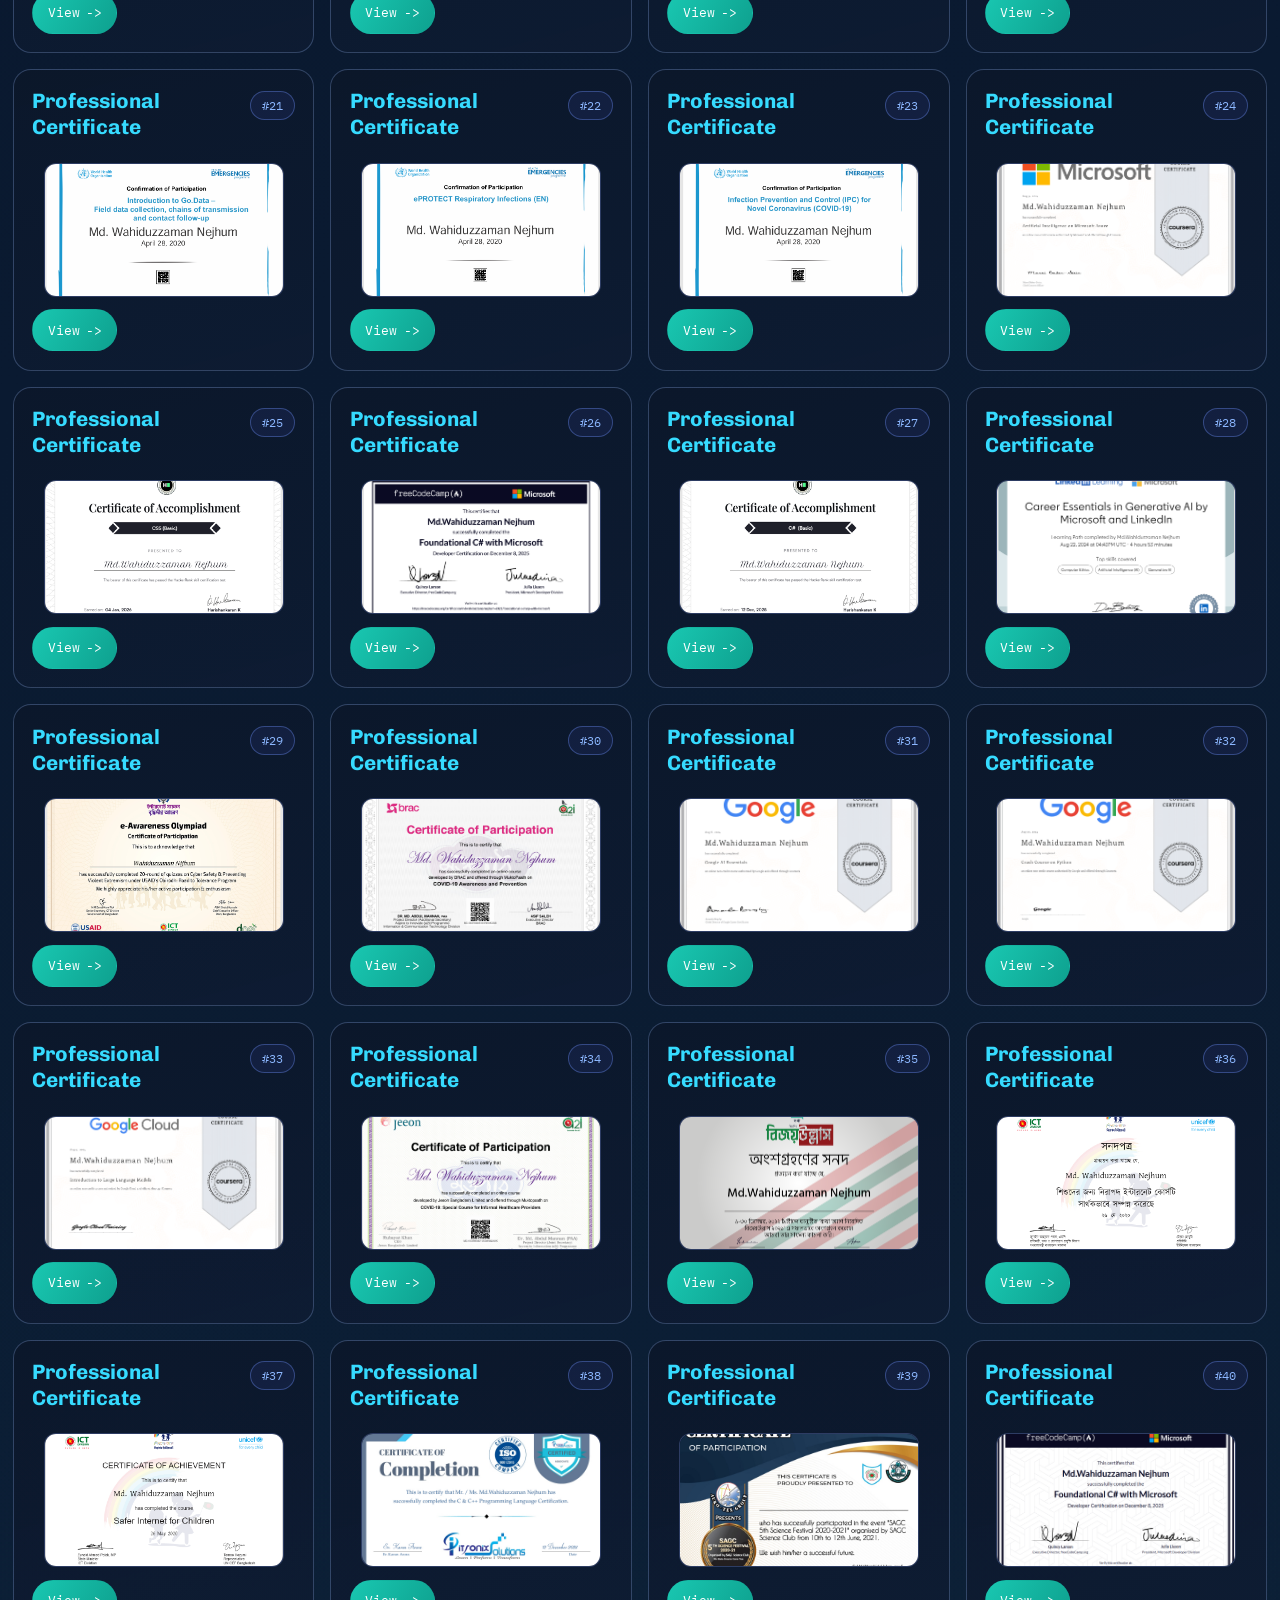
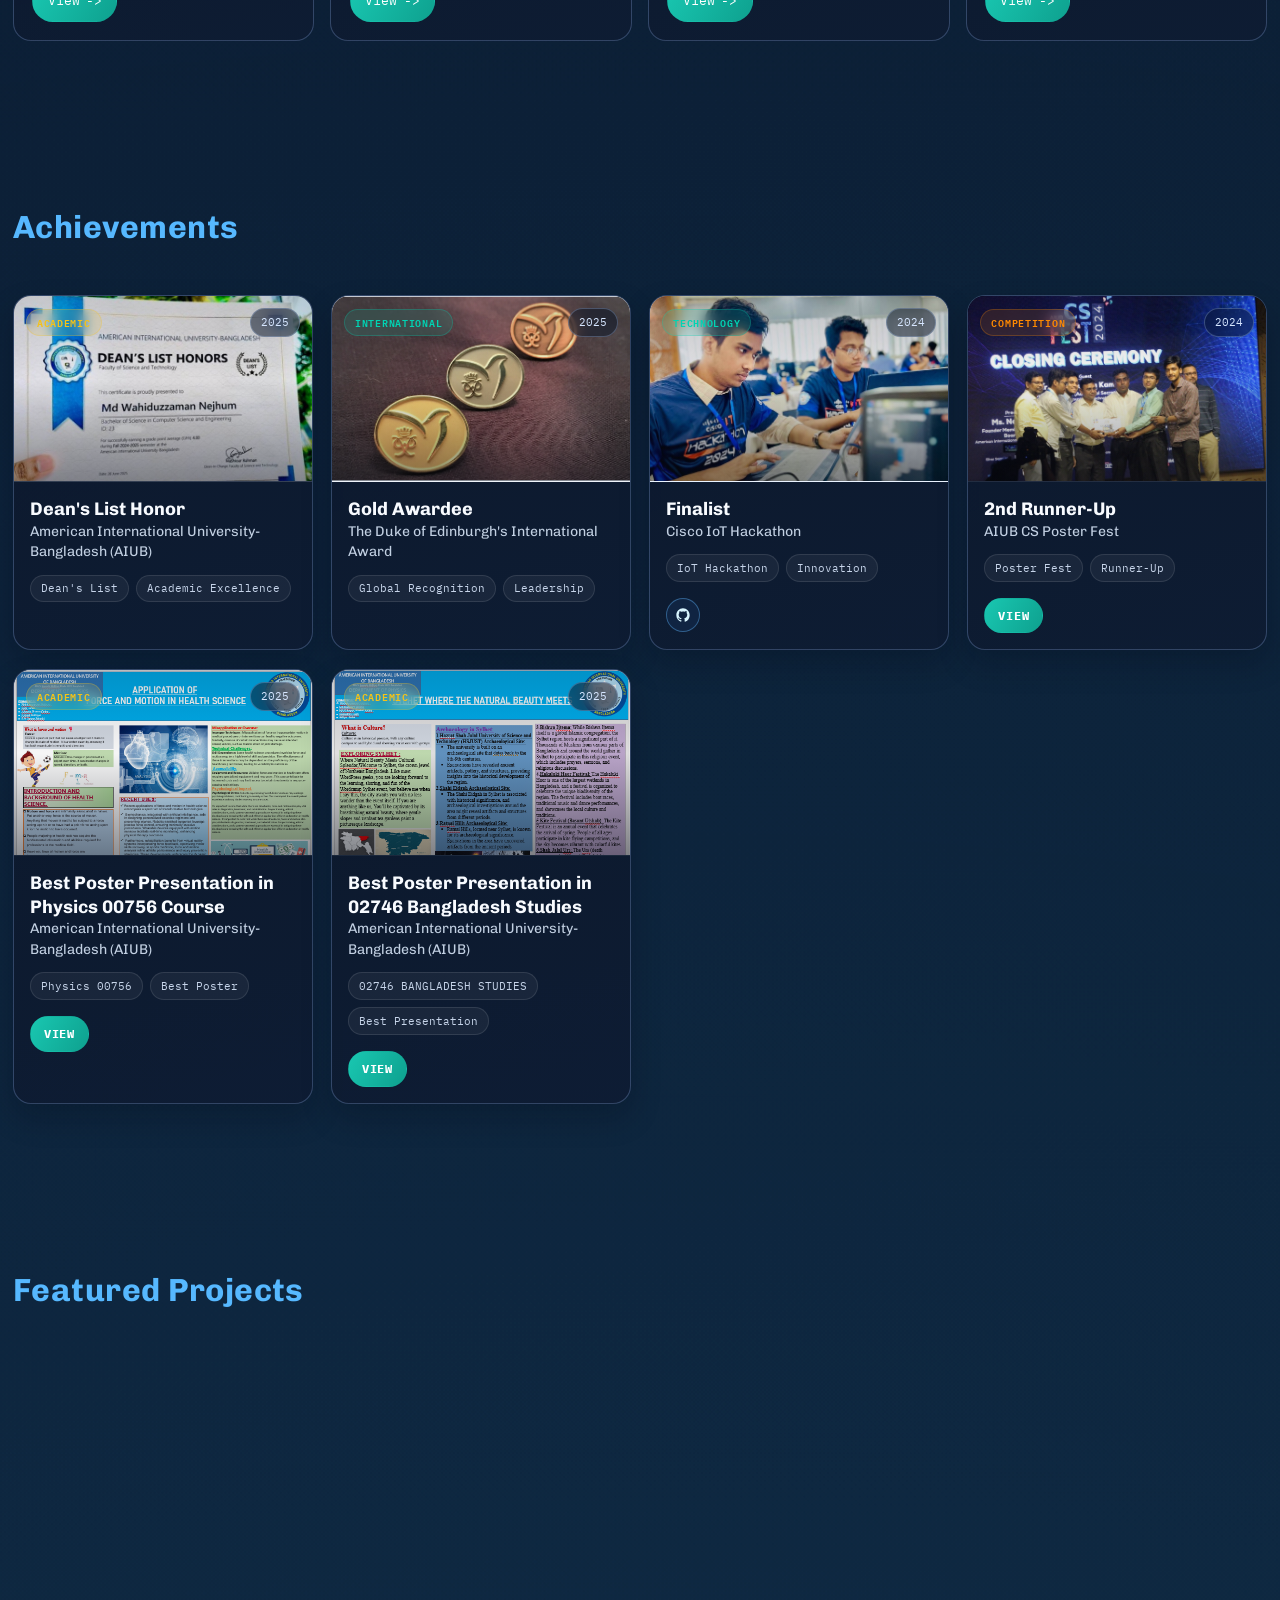
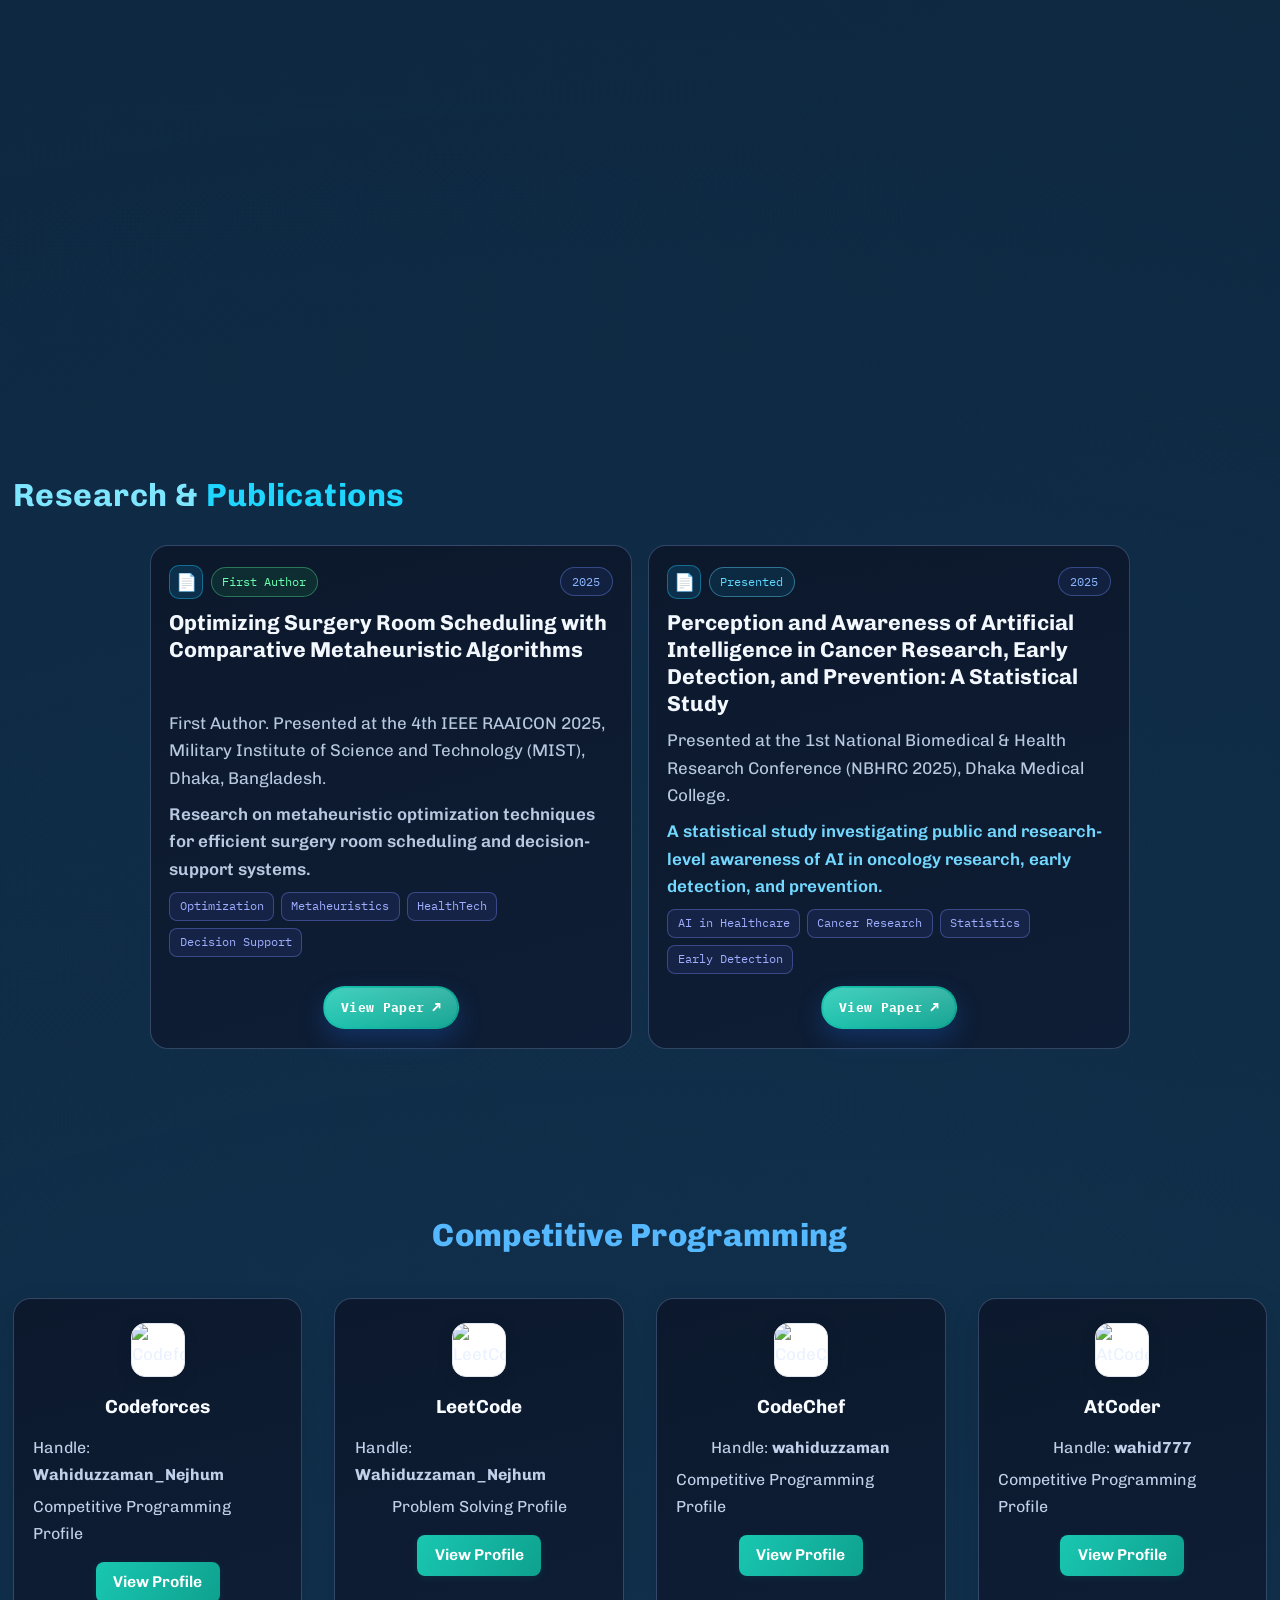
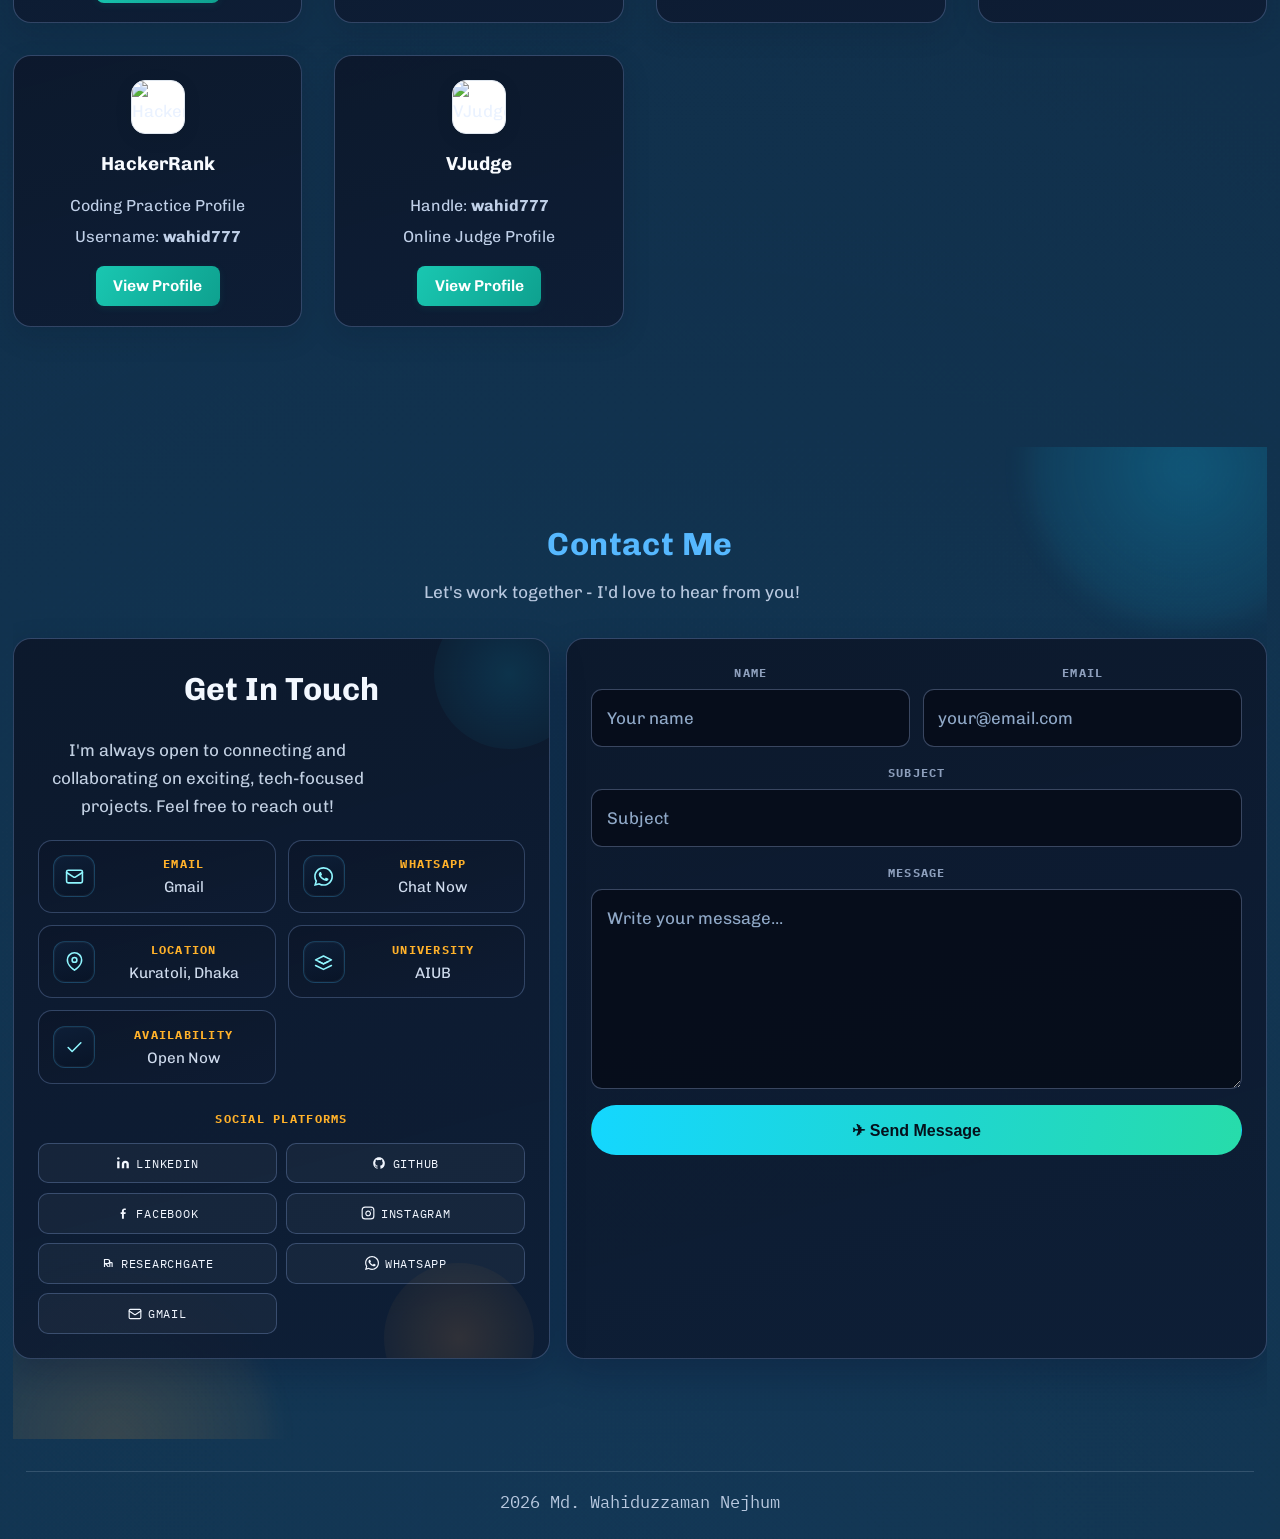
==== commit 3fd3100a: "Fix GitHub Pages asset paths to root style.css and script.js" ====
--- a/index.html
+++ b/index.html
@@ -10,7 +10,7 @@
     <link
         href="https://fonts.googleapis.com/css2?family=Chivo:wght@400;600;700;800&family=IBM+Plex+Mono:wght@400;500;700&family=Playfair+Display:wght@500;600;700&display=swap"
         rel="stylesheet">
-    <link rel="stylesheet" href="css/style.css">
+    <link rel="stylesheet" href="style.css">
 </head>
 
 <body>
@@ -1367,7 +1367,7 @@
     <footer>
         <p><span id="year"></span> Md. Wahiduzzaman Nejhum</p>
     </footer>
-    <script src="js/script.js"></script>
+    <script src="script.js"></script>
 </body>
 
 </html>
--- a/style.css
+++ b/style.css
@@ -0,0 +1,6028 @@
+/* --- Modern Experience Card --- */
+.modern-experience-card {
+    max-width: 700px;
+    margin: 2.5rem auto 0 auto;
+    background: linear-gradient(160deg, rgba(18, 28, 52, 0.98), rgba(10, 20, 38, 0.97));
+    border-radius: 22px;
+    box-shadow: 0 10px 32px rgba(0, 212, 180, 0.08), 0 2px 12px rgba(0, 0, 0, 0.13);
+    border: 1.5px solid rgba(73, 90, 150, 0.45);
+    padding: 2.2rem 2.2rem 2.5rem 2.2rem;
+    display: flex;
+    flex-direction: column;
+    gap: 1.2rem;
+    position: relative;
+}
+
+.exp-card-header {
+    display: flex;
+    align-items: center;
+    justify-content: space-between;
+    margin-bottom: 1.2rem;
+}
+
+.exp-card-icon {
+    width: 54px;
+    height: 54px;
+    border-radius: 16px;
+    background: linear-gradient(135deg, #00d4b4 60%, #1e293b 100%);
+    display: flex;
+    align-items: center;
+    justify-content: center;
+    font-size: 2rem;
+    color: #fff;
+    box-shadow: 0 4px 18px rgba(0, 212, 180, 0.13);
+}
+
+.exp-card-date {
+    font-family: var(--mono);
+    font-size: 1.01rem;
+    font-weight: 700;
+    color: #ffb138;
+    background: rgba(255, 177, 56, 0.09);
+    border-radius: 8px;
+    padding: 0.38em 1.1em;
+    letter-spacing: 0.04em;
+    margin: 0 1.2rem;
+}
+
+.exp-card-logo {
+    width: 58px;
+    height: 58px;
+    border-radius: 14px;
+    background: #fff;
+    display: flex;
+    align-items: center;
+    justify-content: center;
+    box-shadow: 0 4px 18px rgba(0, 0, 0, 0.09);
+    border: 1.5px solid #e0e7ef;
+    overflow: hidden;
+}
+
+.exp-card-logo img {
+    width: 44px;
+    height: 44px;
+    object-fit: contain;
+}
+
+.exp-card-content {
+    display: flex;
+    flex-direction: column;
+    gap: 0.7rem;
+}
+
+.exp-card-role {
+    font-size: 1.45rem;
+    font-weight: 800;
+    color: var(--text);
+    margin-bottom: 0.1rem;
+}
+
+.exp-card-org {
+    font-size: 1.08rem;
+    color: var(--muted);
+    font-weight: 600;
+    margin-bottom: 0.2rem;
+}
+
+.exp-card-desc {
+    color: var(--text);
+    font-size: 1.01rem;
+    margin-bottom: 0.7rem;
+}
+
+.exp-card-contrib {
+    margin-top: 1.1rem;
+}
+
+.exp-card-contrib-title {
+    font-size: 1.08rem;
+    font-weight: 700;
+    color: #00d4b4;
+    margin-bottom: 0.7rem;
+    display: flex;
+    align-items: center;
+    gap: 0.5em;
+    letter-spacing: 0.01em;
+}
+
+.exp-contrib-icon {
+    display: inline-flex;
+    align-items: center;
+    justify-content: center;
+    color: #ffb138;
+    line-height: 1;
+}
+
+.exp-contrib-icon svg {
+    display: block;
+}
+
+.exp-card-contrib-list {
+    list-style: none;
+    padding: 0;
+    margin: 0;
+}
+
+.single-contribution {
+    background: rgba(255, 255, 255, 0.02);
+    border: 1px solid rgba(156, 176, 235, 0.2);
+    border-radius: 14px;
+    padding: 0.75rem 1rem;
+}
+
+.exp-card-contrib-item {
+    display: flex;
+    align-items: center;
+    gap: 0.9rem;
+}
+
+.exp-card-contrib-index {
+    font-family: var(--mono);
+    font-size: 1.9rem;
+    font-weight: 700;
+    color: #00d4b4;
+    line-height: 1;
+}
+
+.exp-card-contrib-text {
+    font-size: 1rem;
+    color: var(--text);
+    opacity: 0.92;
+}
+
+.exp-card-contrib-list li {
+    background: rgba(0, 212, 180, 0.07);
+    border-radius: 10px;
+    padding: 0.7em 1.1em;
+    margin-bottom: 0.6em;
+    color: var(--text);
+    font-size: 1.01rem;
+    display: flex;
+    align-items: center;
+    gap: 0.7em;
+    font-family: var(--mono);
+}
+
+.exp-card-contrib-list li b {
+    color: #00d4b4;
+    font-size: 1.08em;
+    margin-right: 0.7em;
+    font-weight: 700;
+}
+
+.experience-title {
+    font-size: 2.1rem;
+    font-weight: 800;
+    color: var(--accent);
+    margin-bottom: 0.5rem;
+    text-align: left;
+}
+
+.experience-sub {
+    color: var(--muted);
+    font-size: 1.13rem;
+    margin-bottom: 2.2rem;
+    text-align: left;
+}
+
+/* --- Competitive Programming Section --- */
+.competitive-title {
+    font-size: 2.1rem;
+    font-weight: 800;
+    text-align: center;
+    margin-bottom: 2.2rem;
+    letter-spacing: 0.01em;
+    color: var(--accent);
+}
+
+.competitive-grid {
+    display: grid;
+    grid-template-columns: repeat(auto-fit, minmax(240px, 1fr));
+    gap: 2rem;
+    margin-bottom: 2.5rem;
+}
+
+.competitive-card {
+    background: linear-gradient(160deg, rgba(8, 19, 36, 0.96), rgba(12, 25, 47, 0.94));
+    border: 1.5px solid rgba(73, 90, 150, 0.5);
+    border-radius: 18px;
+    box-shadow: 0 10px 28px rgba(6, 14, 30, 0.13);
+    padding: 1.5rem 1.2rem 1.2rem 1.2rem;
+    display: flex;
+    flex-direction: column;
+    align-items: center;
+    transition: transform 0.18s cubic-bezier(.4, 1.7, .7, 1.1), box-shadow 0.18s;
+}
+
+.competitive-card:hover {
+    transform: translateY(-7px) scale(1.03);
+    box-shadow: 0 18px 38px rgba(0, 212, 180, 0.13), 0 2px 8px rgba(0, 0, 0, 0.08);
+    border-color: var(--accent);
+}
+
+.competitive-logo {
+    width: 54px;
+    height: 54px;
+    border-radius: 14px;
+    margin-bottom: 0.7rem;
+    background: #fff;
+    box-shadow: 0 4px 18px rgba(0, 0, 0, 0.09);
+    object-fit: contain;
+    border: 1.5px solid #e0e7ef;
+}
+
+.competitive-card h3 {
+    font-size: 1.18rem;
+    font-weight: 700;
+    margin: 0.2rem 0 0.7rem 0;
+    color: var(--text);
+}
+
+.competitive-card p {
+    color: var(--muted);
+    font-size: 1rem;
+    margin: 0.1rem 0 0.2rem 0;
+}
+
+.competitive-link {
+    margin-top: 0.7rem;
+    display: inline-block;
+    padding: 0.45rem 1.1rem;
+    border-radius: 8px;
+    background: linear-gradient(90deg, var(--accent), var(--accent-2));
+    color: #fff;
+    font-weight: 600;
+    font-size: 0.98rem;
+    text-decoration: none;
+    box-shadow: 0 2px 8px rgba(0, 212, 180, 0.09);
+    transition: background 0.18s, box-shadow 0.18s;
+}
+
+.competitive-link:hover {
+    background: linear-gradient(90deg, var(--accent-2), var(--accent));
+    box-shadow: 0 4px 16px rgba(255, 138, 0, 0.13);
+}
+
+.competitive-achievements {
+    margin: 2.2rem auto 0 auto;
+    max-width: 600px;
+    background: linear-gradient(90deg, rgba(0, 212, 180, 0.07), rgba(255, 138, 0, 0.06));
+    border-radius: 16px;
+    padding: 1.2rem 1.5rem;
+    box-shadow: 0 2px 12px rgba(0, 0, 0, 0.07);
+}
+
+.competitive-achievements h3 {
+    font-size: 1.13rem;
+    font-weight: 700;
+    margin-bottom: 0.7rem;
+    color: var(--accent-2);
+}
+
+.competitive-achievements ul {
+    list-style: disc inside;
+    color: var(--text);
+    font-size: 1.01rem;
+    margin: 0;
+    padding-left: 1.1em;
+}
+
+.competitive-achievements li {
+    margin-bottom: 0.38em;
+    line-height: 1.6;
+}
+
+:root {
+    --bg: #0d1117;
+    --surface: rgba(20, 28, 41, 0.78);
+    --surface-strong: #111b2d;
+    --text: #f8fbff;
+    --muted: #c2d0e2;
+    --line: rgba(221, 234, 255, 0.16);
+    --accent: #00d4b4;
+    --accent-2: #ff8a00;
+    --ring: rgba(0, 212, 180, 0.4);
+    --mono: "IBM Plex Mono", monospace;
+    --display: "Chivo", sans-serif;
+}
+
+body.light-mode {
+    --bg: #f8faf8;
+    --surface: rgba(255, 255, 255, 0.9);
+    --surface-strong: #ffffff;
+    --text: #102235;
+    --muted: #2f4861;
+    --line: rgba(13, 25, 42, 0.16);
+    --accent: #008f7a;
+    --accent-2: #c76900;
+    --ring: rgba(0, 143, 122, 0.28);
+}
+
+* {
+    margin: 0;
+    padding: 0;
+    box-sizing: border-box;
+}
+
+html {
+    scroll-behavior: smooth;
+}
+
+img {
+    display: block;
+    max-width: 100%;
+}
+
+body {
+    font-family: var(--display);
+    color: var(--text);
+    background:
+        radial-gradient(circle at 8% 12%, rgba(255, 138, 0, 0.2), transparent 40%),
+        radial-gradient(circle at 88% 20%, rgba(0, 212, 180, 0.22), transparent 35%),
+        radial-gradient(circle at 50% 100%, rgba(38, 79, 129, 0.35), transparent 46%),
+        var(--bg);
+    line-height: 1.6;
+    min-height: 100vh;
+}
+
+body::before {
+    content: "";
+    position: fixed;
+    inset: 0;
+    pointer-events: none;
+    background-image: linear-gradient(rgba(255, 255, 255, 0.03) 1px, transparent 1px),
+        linear-gradient(90deg, rgba(255, 255, 255, 0.03) 1px, transparent 1px);
+    background-size: 40px 40px;
+    mask-image: radial-gradient(circle at center, black 40%, transparent 95%);
+    z-index: -2;
+}
+
+.navbar {
+    position: sticky;
+    top: 0;
+    z-index: 20;
+    display: flex;
+    justify-content: space-between;
+    align-items: center;
+    gap: 0.9rem;
+    padding: 1rem clamp(1rem, 3vw, 2.2rem);
+    backdrop-filter: blur(12px);
+    background: rgba(10, 16, 27, 0.72);
+    border-bottom: 1px solid var(--line);
+}
+
+body.light-mode .navbar {
+    background: rgba(247, 251, 255, 0.84);
+}
+
+.logo {
+    text-decoration: none;
+    color: var(--text);
+    font-weight: 800;
+    letter-spacing: 0.06em;
+    text-transform: uppercase;
+}
+
+#nav {
+    display: flex;
+    align-items: center;
+    gap: 0.38rem;
+}
+
+#nav a {
+    text-decoration: none;
+    color: var(--text);
+    font-size: 0.83rem;
+    font-family: var(--mono);
+    padding: 0.36rem 0.58rem;
+    border-radius: 999px;
+    border: 1px solid transparent;
+    transition: 220ms ease;
+}
+
+#nav a:hover {
+    border-color: var(--line);
+    color: var(--accent);
+    transform: translateY(-1px);
+}
+
+.nav-actions {
+    display: flex;
+    align-items: center;
+    gap: 0.5rem;
+}
+
+.menu {
+    display: none;
+    border: 0;
+    background: transparent;
+    width: 44px;
+    height: 44px;
+    cursor: pointer;
+}
+
+.menu span {
+    display: block;
+    width: 24px;
+    height: 2px;
+    margin: 6px auto;
+    background: var(--text);
+    transition: transform 220ms ease, opacity 220ms ease;
+}
+
+section {
+    width: min(1720px, 98vw);
+    margin: 0 auto;
+    padding: 5rem 0;
+    scroll-margin-top: 92px;
+}
+
+section h2 {
+    color: var(--accent);
+    margin-bottom: 1.4rem;
+    font-size: clamp(1.7rem, 2.2vw, 2.2rem);
+    letter-spacing: 0.02em;
+}
+
+.hero {
+    position: relative;
+    min-height: calc(100vh - 70px);
+    isolation: isolate;
+    overflow: clip;
+}
+
+.hero::before {
+    content: "";
+    position: absolute;
+    inset: -8% -5% 0 -5%;
+    pointer-events: none;
+    background:
+        radial-gradient(circle at 73% 44%, rgba(63, 239, 226, 0.28), transparent 34%),
+        radial-gradient(circle at 23% 58%, rgba(35, 125, 239, 0.24), transparent 40%),
+        radial-gradient(circle at 85% 76%, rgba(255, 169, 80, 0.18), transparent 28%);
+    z-index: -2;
+}
+
+.hero::after {
+    content: "";
+    position: absolute;
+    inset: 0;
+    pointer-events: none;
+    background: none;
+    opacity: 0;
+    z-index: -1;
+}
+
+.hero-wrap {
+    min-height: calc(100vh - 70px);
+    display: grid;
+    grid-template-columns: minmax(0, 1.12fr) minmax(320px, 0.88fr);
+    align-items: center;
+    align-content: start;
+    padding-top: 3.5rem;
+    gap: clamp(1.4rem, 3.2vw, 2.8rem);
+}
+
+.hero-copy-block {
+    display: flex;
+    flex-direction: column;
+    gap: 0.55rem;
+    max-width: 760px;
+    background: transparent;
+}
+
+.hero-greeting {
+    color: rgba(237, 244, 255, 0.82);
+    font-size: clamp(1.2rem, 2.4vw, 1.9rem);
+    font-weight: 600;
+    letter-spacing: 0.01em;
+    margin-bottom: 0.1rem;
+}
+
+.status-pill {
+    display: inline-flex;
+    align-items: center;
+    gap: 0.5rem;
+    width: fit-content;
+    border-radius: 999px;
+    border: 1px solid rgba(103, 125, 255, 0.45);
+    background: rgba(67, 86, 177, 0.17);
+    color: #92a8ff;
+    font-family: var(--mono);
+    font-size: 0.82rem;
+    letter-spacing: 0.01em;
+    padding: 0.38rem 0.9rem;
+    margin-bottom: 0.7rem;
+}
+
+.status-dot {
+    width: 8px;
+    height: 8px;
+    border-radius: 50%;
+    background: #1bfaa1;
+    box-shadow: 0 0 14px rgba(27, 250, 161, 0.8);
+    animation: blink 1.9s ease-in-out infinite;
+}
+
+.kicker {
+    font-family: var(--mono);
+    color: var(--accent-2);
+    text-transform: uppercase;
+    letter-spacing: 0.18em;
+    font-size: 0.74rem;
+}
+
+.hero h1 {
+    font-size: clamp(2.7rem, 5.7vw, 5rem);
+    line-height: 1.02;
+    margin: 0.2rem 0 0.4rem;
+    max-width: 12ch;
+    letter-spacing: -0.02em;
+}
+
+.hero-name-primary {
+    white-space: nowrap;
+}
+
+.hero h1 span {
+    color: transparent;
+    background: linear-gradient(95deg, #68c4ff 0%, #3496ff 40%, #01d4ff 100%);
+    -webkit-background-clip: text;
+    background-clip: text;
+}
+
+#typing {
+    display: inline-flex;
+    align-items: center;
+    color: var(--accent);
+    font-family: var(--mono);
+    min-height: 1.7em;
+    font-size: clamp(1.2rem, 2.8vw, 1.7rem);
+    white-space: nowrap;
+    max-width: 100%;
+    overflow: hidden;
+}
+
+.hero-rotator {
+    display: flex;
+    flex-wrap: nowrap;
+    align-items: baseline;
+    gap: 0.45rem;
+    min-height: 2.4rem;
+    color: var(--muted);
+    font-family: var(--mono);
+    font-size: clamp(1.2rem, 2.8vw, 1.7rem);
+    font-weight: 500;
+    white-space: nowrap;
+    overflow: hidden;
+}
+
+#typing::after {
+    content: "";
+    width: 0.08em;
+    height: 1.1em;
+    margin-left: 0.18rem;
+    background: currentColor;
+    animation: caretBlink 0.9s steps(1) infinite;
+}
+
+.hero-role {
+    color: #4de4ff;
+    font-family: var(--mono);
+    font-size: clamp(1rem, 2vw, 1.8rem);
+    letter-spacing: 0.015em;
+    margin-top: 0.2rem;
+    font-weight: 600;
+}
+
+.hero-role span {
+    color: rgba(214, 234, 255, 0.46);
+    margin: 0 0.32rem;
+}
+
+/* Role badge pills */
+.hero-role-row {
+    display: flex;
+    flex-wrap: wrap;
+    gap: 0.5rem;
+    margin-top: 0.5rem;
+}
+
+.role-badge {
+    display: inline-flex;
+    align-items: center;
+    padding: 0.32rem 0.95rem;
+    border-radius: 999px;
+    border: 1.5px solid rgba(77, 228, 255, 0.35);
+    background: rgba(77, 228, 255, 0.07);
+    color: #4de4ff;
+    font-family: var(--mono);
+    font-size: clamp(0.78rem, 1.4vw, 0.95rem);
+    font-weight: 600;
+    letter-spacing: 0.05em;
+    white-space: nowrap;
+    text-transform: uppercase;
+    transition: background 0.2s, border-color 0.2s;
+}
+
+.role-badge:hover {
+    background: rgba(77, 228, 255, 0.14);
+    border-color: rgba(77, 228, 255, 0.65);
+}
+
+body.light-mode .role-badge {
+    color: #0077cc;
+    border-color: rgba(0, 119, 204, 0.35);
+    background: rgba(0, 119, 204, 0.07);
+}
+
+body.light-mode .role-badge:hover {
+    background: rgba(0, 119, 204, 0.14);
+    border-color: rgba(0, 119, 204, 0.6);
+}
+
+.hero-copy {
+    margin-top: 0.7rem;
+    max-width: 52ch;
+    color: rgba(228, 239, 255, 0.82);
+    font-size: clamp(1.08rem, 1.5vw, 1.38rem);
+    line-height: 1.45;
+}
+
+.cta-row {
+    margin-top: 1.35rem;
+    display: flex;
+    flex-wrap: wrap;
+    gap: 0.95rem;
+}
+
+.cta-row .btn {
+    min-width: 170px;
+    padding: 0.88rem 1.45rem;
+    border-radius: 14px;
+    font-size: 1.05rem;
+    border: 1px solid rgba(91, 239, 255, 0.5);
+    box-shadow: 0 10px 30px rgba(28, 220, 255, 0.16), inset 0 0 0 1px rgba(227, 255, 255, 0.15);
+}
+
+.cta-row .btn-ghost {
+    color: #edf5ff;
+    border-color: rgba(255, 179, 92, 0.42);
+    background: linear-gradient(145deg, rgba(10, 22, 40, 0.78), rgba(16, 30, 49, 0.9));
+    box-shadow: 0 12px 28px rgba(0, 0, 0, 0.28), inset 0 0 0 1px rgba(255, 188, 111, 0.16);
+}
+
+.cta-row .btn-ghost:hover {
+    color: #0d2031;
+    background: linear-gradient(120deg, #ffd393, #ffb262);
+}
+
+.hero-social {
+    margin-top: 1.1rem;
+    margin-bottom: 0;
+    display: flex;
+    align-items: center;
+    flex-wrap: wrap;
+    gap: 0.66rem;
+}
+
+.hero-social-link {
+    width: 44px;
+    height: 44px;
+    border-radius: 999px;
+    display: inline-flex;
+    align-items: center;
+    justify-content: center;
+    color: #eaf2ff;
+    background: linear-gradient(160deg, rgba(29, 40, 62, 0.9), rgba(15, 24, 40, 0.95));
+    border: 1px solid rgba(150, 177, 224, 0.35);
+    text-decoration: none;
+    box-shadow: 0 8px 18px rgba(5, 10, 22, 0.34);
+    transition: transform 260ms ease, border-color 220ms ease, color 220ms ease, box-shadow 260ms ease, background 220ms ease;
+    animation: heroIconPulse 3.4s ease-in-out infinite;
+}
+
+.hero-social-link svg {
+    animation: heroGlyphBreath 3.4s ease-in-out infinite;
+}
+
+.hero-social-link:hover {
+    transform: translateY(-3px) scale(1.05);
+    color: #b7ffff;
+    border-color: rgba(65, 235, 231, 0.76);
+    background: linear-gradient(160deg, rgba(22, 41, 66, 0.97), rgba(14, 31, 52, 1));
+    box-shadow: 0 14px 30px rgba(7, 19, 38, 0.52), 0 0 0 1px rgba(0, 212, 180, 0.24) inset;
+}
+
+.hero-social-link:nth-child(2) {
+    animation-delay: 0.16s;
+}
+
+.hero-social-link:nth-child(3) {
+    animation-delay: 0.32s;
+}
+
+.hero-social-link:nth-child(4) {
+    animation-delay: 0.48s;
+}
+
+.hero-social-link:nth-child(5) {
+    animation-delay: 0.64s;
+}
+
+.hero-social-link:nth-child(6) {
+    animation-delay: 0.8s;
+}
+
+.hero-social-link:nth-child(7) {
+    animation-delay: 0.96s;
+}
+
+.hero-social-link:nth-child(8) {
+    animation-delay: 1.12s;
+}
+
+@keyframes heroIconFloat {
+
+    0%,
+    100% {
+        transform: translateY(0);
+    }
+
+    50% {
+        transform: translateY(-2px);
+    }
+}
+
+.hero-metrics {
+    margin-top: 2rem;
+    border-top: 1px solid var(--line);
+    padding-top: 1.4rem;
+    display: grid;
+    grid-template-columns: repeat(3, minmax(100px, 1fr));
+    gap: 0.9rem;
+    max-width: 540px;
+}
+
+.hero-metrics h3 {
+    font-size: clamp(1.7rem, 3vw, 2.2rem);
+    line-height: 1;
+    margin-bottom: 0.25rem;
+}
+
+.hero-metrics p {
+    color: var(--muted);
+    font-size: 0.9rem;
+    font-family: var(--mono);
+}
+
+.hero-bg {
+    position: absolute;
+    width: min(620px, 74vw);
+    aspect-ratio: 1 / 1;
+    right: -3%;
+    top: 9%;
+    z-index: -1;
+    border-radius: 36% 64% 56% 44% / 46% 48% 52% 54%;
+    background: linear-gradient(135deg, rgba(52, 219, 255, 0.21), rgba(255, 179, 74, 0.22));
+    filter: blur(16px);
+    animation: floatBlob 8s ease-in-out infinite;
+}
+
+.hero-media {
+    position: relative;
+    justify-self: end;
+    width: min(500px, 100%);
+    aspect-ratio: 1 / 1;
+    display: grid;
+    place-items: center;
+}
+
+.hero-media::before,
+.hero-media::after {
+    content: "";
+    position: absolute;
+    border-radius: 50%;
+    pointer-events: none;
+}
+
+.hero-media::before {
+    width: 78%;
+    height: 78%;
+    border: 2px solid rgba(86, 243, 255, 0.64);
+    box-shadow: 0 0 30px rgba(44, 234, 255, 0.36), 0 0 70px rgba(25, 186, 255, 0.18);
+    z-index: 1;
+}
+
+.hero-media::after {
+    width: 91%;
+    height: 91%;
+    border: 2px solid rgba(96, 173, 255, 0.42);
+    box-shadow: 0 0 36px rgba(78, 139, 255, 0.2);
+    z-index: 1;
+}
+
+.hero-photo {
+    width: 74%;
+    height: auto;
+    border-radius: 50%;
+    border: 2px solid rgba(122, 248, 255, 0.86);
+    box-shadow: 0 24px 54px rgba(0, 0, 0, 0.42), 0 0 40px rgba(45, 231, 255, 0.24);
+    position: relative;
+    z-index: 2;
+    object-fit: cover;
+}
+
+.orbit {
+    position: absolute;
+    border-radius: 50%;
+    border: 1px dashed rgba(79, 119, 255, 0.35);
+    animation: spin 18s linear infinite;
+}
+
+.orbit-one {
+    width: 84%;
+    height: 84%;
+}
+
+.orbit-two {
+    width: 102%;
+    height: 102%;
+    border-color: rgba(3, 196, 255, 0.28);
+    animation-duration: 24s;
+    animation-direction: reverse;
+}
+
+.orbit-dot {
+    position: absolute;
+    width: 10px;
+    height: 10px;
+    border-radius: 50%;
+    z-index: 3;
+}
+
+.orbit-dot-a {
+    top: 10%;
+    left: 18%;
+    background: #03c4ff;
+    box-shadow: 0 0 14px rgba(3, 196, 255, 0.7);
+}
+
+.orbit-dot-b {
+    right: 14%;
+    bottom: 11%;
+    background: #686dff;
+    box-shadow: 0 0 14px rgba(104, 109, 255, 0.75);
+}
+
+.btn {
+    display: inline-flex;
+    align-items: center;
+    justify-content: center;
+    text-decoration: none;
+    color: #041018;
+    background: linear-gradient(120deg, var(--accent), #5df0d8);
+    border: 1px solid transparent;
+    border-radius: 12px;
+    padding: 0.8rem 1.2rem;
+    font-weight: 700;
+    transition: transform 240ms ease, box-shadow 240ms ease, filter 240ms ease;
+}
+
+.btn-small {
+    padding: 0.52rem 0.86rem;
+    border-radius: 10px;
+    font-size: 0.84rem;
+    font-weight: 700;
+}
+
+.btn:hover {
+    transform: translateY(-2px);
+    box-shadow: 0 10px 30px rgba(0, 212, 180, 0.32);
+    filter: saturate(1.08);
+}
+
+.btn-ghost {
+    color: var(--text);
+    background: rgba(255, 255, 255, 0.02);
+    border-color: var(--line);
+}
+
+#about>p {
+    color: var(--muted);
+    max-width: 74ch;
+}
+
+.about-layout {
+    display: grid;
+    grid-template-columns: minmax(0, 1.1fr) minmax(260px, 0.9fr);
+    gap: clamp(1rem, 2vw, 2rem);
+    align-items: start;
+}
+
+.about-layout>div>p {
+    color: var(--muted);
+    max-width: 74ch;
+    text-align: justify;
+}
+
+.about-figure {
+    border: 1px solid var(--line);
+    border-radius: 16px;
+    overflow: hidden;
+    background: var(--surface);
+}
+
+.about-figure video {
+    display: block;
+    width: 100%;
+    height: auto;
+    aspect-ratio: 16 / 10;
+    object-fit: cover;
+    background: #02070f;
+}
+
+.about-stats {
+    margin-top: 2rem;
+    display: grid;
+    grid-template-columns: repeat(auto-fit, minmax(180px, 1fr));
+    gap: 1rem;
+}
+
+.about-stats article {
+    border: 1px solid var(--line);
+    background: var(--surface);
+    border-radius: 14px;
+    padding: 1rem 1.1rem;
+}
+
+.about-stats h3 {
+    color: var(--accent-2);
+    font-size: 1.9rem;
+    line-height: 1;
+    margin-bottom: 0.55rem;
+}
+
+.about-stats p {
+    font-family: var(--mono);
+    font-size: 0.82rem;
+    color: var(--muted);
+}
+
+#education {
+    position: relative;
+}
+
+.edu-head {
+    text-align: left;
+    margin-bottom: 2rem;
+    max-width: 760px;
+}
+
+.edu-tag {
+    display: inline-flex;
+    align-items: center;
+    gap: 0.6rem;
+    text-transform: uppercase;
+    letter-spacing: 0.18em;
+    font-size: 0.72rem;
+    font-family: var(--mono);
+    color: #8b93ff;
+}
+
+.edu-tag::before,
+.edu-tag::after {
+    content: "";
+    width: 26px;
+    height: 1px;
+    background: linear-gradient(90deg, transparent, #8b93ff, transparent);
+}
+
+.edu-title {
+    margin-top: 0.6rem;
+    font-size: clamp(2rem, 3.8vw, 3rem);
+}
+
+.edu-track {
+    position: relative;
+    display: grid;
+    gap: 1.3rem;
+    margin: 0 auto;
+    width: min(940px, 100%);
+    padding-left: 4rem;
+}
+
+.edu-track::before {
+    content: "";
+    position: absolute;
+    left: 1.15rem;
+    top: 0.7rem;
+    bottom: 0.7rem;
+    width: 2px;
+    background: linear-gradient(180deg, rgba(121, 136, 255, 0.75), rgba(6, 196, 255, 0.7), rgba(255, 168, 41, 0.8));
+    box-shadow: 0 0 24px rgba(3, 196, 255, 0.22);
+    opacity: 0.75;
+}
+
+.edu-item {
+    position: relative;
+    padding-top: 0.05rem;
+}
+
+.edu-node {
+    position: absolute;
+    left: -4rem;
+    top: 1.4rem;
+    width: 34px;
+    height: 34px;
+    border-radius: 12px;
+    display: grid;
+    place-items: center;
+    font-weight: 700;
+    font-family: var(--mono);
+    background: linear-gradient(180deg, rgba(10, 20, 38, 0.96), rgba(18, 28, 52, 0.92));
+    border: 2px solid #00c8ff;
+    color: #e8edff;
+    box-shadow: 0 10px 20px rgba(7, 17, 37, 0.2);
+    font-size: 0.8rem;
+}
+
+.edu-node-top {
+    border-color: #7e8eff;
+}
+
+.edu-node-mid {
+    border-color: #00c8ff;
+}
+
+.edu-node-low {
+    border-color: #ffb138;
+}
+
+.edu-card {
+    position: relative;
+    overflow: hidden;
+    border: 1px solid rgba(73, 90, 150, 0.5);
+    border-radius: 20px;
+    padding: 1.15rem 1.25rem;
+    background: linear-gradient(160deg, rgba(8, 19, 36, 0.96), rgba(12, 25, 47, 0.94));
+    box-shadow: 0 18px 34px rgba(6, 14, 30, 0.18);
+}
+
+.edu-card::before {
+    content: "";
+    position: absolute;
+    inset: 0;
+    background: radial-gradient(circle at top right, rgba(255, 255, 255, 0.08), transparent 30%);
+    pointer-events: none;
+}
+
+.edu-card::after {
+    content: "";
+    position: absolute;
+    left: 1.25rem;
+    right: 1.25rem;
+    top: 0;
+    height: 2px;
+    border-radius: 999px;
+    background: linear-gradient(90deg, rgba(126, 142, 255, 0.95), rgba(0, 200, 255, 0.55));
+}
+
+.edu-card-main {
+    display: grid;
+    grid-template-columns: 96px minmax(0, 1fr);
+    gap: 1rem;
+    align-items: center;
+}
+
+.edu-card-content {
+    min-width: 0;
+    display: grid;
+    gap: 0.12rem;
+}
+
+.edu-logo {
+    width: 96px;
+    aspect-ratio: 1 / 1;
+    object-fit: contain;
+    border-radius: 24px;
+    background: linear-gradient(180deg, rgba(255, 255, 255, 0.98), rgba(240, 247, 255, 0.94));
+    border: 1px solid rgba(141, 169, 228, 0.26);
+    padding: 0.45rem;
+    box-shadow: inset 0 1px 0 rgba(255, 255, 255, 0.8), 0 14px 24px rgba(0, 0, 0, 0.14);
+}
+
+.edu-card-top {
+    display: flex;
+    align-items: flex-start;
+    justify-content: space-between;
+    gap: 0.55rem;
+    margin-bottom: 0.2rem;
+}
+
+.edu-card h3 {
+    flex: 1;
+    font-size: clamp(1.08rem, 1.9vw, 1.52rem);
+    line-height: 1.22;
+    margin: 0;
+    max-width: 26ch;
+}
+
+.edu-year {
+    flex-shrink: 0;
+    font-family: var(--mono);
+    font-size: 0.74rem;
+    color: #8fe7ff;
+    background: rgba(17, 80, 117, 0.28);
+    border: 1px solid rgba(99, 216, 255, 0.25);
+    border-radius: 999px;
+    padding: 0.38rem 0.76rem;
+    letter-spacing: 0.03em;
+}
+
+.edu-program {
+    color: #80d6f6;
+    font-size: clamp(0.92rem, 1.15vw, 1rem);
+    margin: 0;
+    font-family: var(--mono);
+}
+
+.edu-score {
+    margin-top: 0.45rem;
+    width: fit-content;
+    color: #dce9fb;
+    font-family: var(--mono);
+    font-size: 0.82rem;
+    font-weight: 600;
+    padding: 0.38rem 0.68rem;
+    border-radius: 999px;
+    background: rgba(255, 255, 255, 0.06);
+    border: 1px solid rgba(173, 196, 230, 0.14);
+}
+
+body.light-mode .edu-tag {
+    color: #4b58c6;
+}
+
+body.light-mode .edu-track::before {
+    box-shadow: 0 0 12px rgba(0, 106, 163, 0.26);
+}
+
+body.light-mode .edu-card {
+    background: linear-gradient(165deg, rgba(236, 246, 255, 0.82), rgba(255, 255, 255, 0.95));
+    border-color: rgba(93, 118, 182, 0.35);
+    box-shadow: 0 14px 28px rgba(112, 136, 182, 0.1);
+}
+
+body.light-mode .edu-logo {
+    background: #ffffff;
+    border-color: rgba(93, 118, 182, 0.25);
+}
+
+body.light-mode .edu-card::before {
+    background: radial-gradient(circle at top right, rgba(111, 167, 255, 0.18), transparent 36%);
+}
+
+body.light-mode .edu-program {
+    color: #007db6;
+}
+
+body.light-mode .edu-year {
+    color: #046b9a;
+    background: rgba(0, 114, 170, 0.12);
+    border-color: rgba(0, 114, 170, 0.22);
+}
+
+body.light-mode .edu-score {
+    color: #2a4b75;
+    background: rgba(127, 156, 221, 0.14);
+    border-color: rgba(93, 118, 182, 0.18);
+}
+
+body.light-mode .edu-node {
+    background: #f3f8ff;
+    color: #1c2f46;
+}
+
+#skills {
+    position: relative;
+    isolation: isolate;
+}
+
+#skills::before {
+    content: "";
+    position: absolute;
+    inset: 8% -8% -6% -8%;
+    z-index: -1;
+    pointer-events: none;
+    background:
+        radial-gradient(circle at 14% 18%, rgba(0, 183, 255, 0.12), transparent 44%),
+        radial-gradient(circle at 84% 22%, rgba(96, 117, 255, 0.11), transparent 42%),
+        radial-gradient(circle at 50% 90%, rgba(16, 116, 152, 0.16), transparent 48%);
+    filter: blur(8px);
+}
+
+.skills-head {
+    max-width: 860px;
+    margin-bottom: 1.55rem;
+}
+
+.skills-tag {
+    display: inline-flex;
+    align-items: center;
+    gap: 0.6rem;
+    text-transform: uppercase;
+    letter-spacing: 0.18em;
+    font-size: 0.72rem;
+    font-family: var(--mono);
+    color: #8b93ff;
+}
+
+.skills-tag::before,
+.skills-tag::after {
+    content: "";
+    width: 28px;
+    height: 1px;
+    background: linear-gradient(90deg, transparent, #8b93ff, transparent);
+}
+
+.skills-title {
+    margin-top: 0.5rem;
+    margin-bottom: 0.7rem;
+    font-size: clamp(2rem, 4vw, 3rem);
+}
+
+.skills-copy {
+    color: var(--muted);
+    max-width: 74ch;
+}
+
+.toolkit-grid {
+    display: grid;
+    grid-template-columns: repeat(auto-fit, minmax(320px, 1fr));
+    gap: 1.2rem;
+}
+
+.toolkit-card {
+    --skill-accent: #6cd7ff;
+    position: relative;
+    overflow: hidden;
+    border: 1px solid rgba(102, 128, 196, 0.36);
+    border-radius: 20px;
+    padding: 1.15rem;
+    background: linear-gradient(168deg, rgba(6, 14, 34, 0.96), rgba(8, 17, 37, 0.92));
+    background-size: 180% 180%;
+    transition: transform 220ms ease, border-color 220ms ease, box-shadow 220ms ease, opacity 220ms ease, filter 220ms ease;
+    transform-style: preserve-3d;
+    animation: skillCardGradient 11s ease-in-out infinite;
+}
+
+.toolkit-card::before {
+    content: "";
+    position: absolute;
+    inset: -45% -60%;
+    background: linear-gradient(120deg, transparent 30%, rgba(72, 198, 255, 0.18) 50%, transparent 70%);
+    transform: translateX(-65%) rotate(8deg);
+    opacity: 0;
+    pointer-events: none;
+    transition: opacity 240ms ease;
+}
+
+.toolkit-card::after {
+    content: "";
+    position: absolute;
+    left: 1.15rem;
+    right: 1.15rem;
+    top: 0;
+    height: 2px;
+    border-radius: 0 0 999px 999px;
+    background: linear-gradient(90deg, transparent, var(--skill-accent), transparent);
+    opacity: 0.75;
+}
+
+.toolkit-card:hover {
+    border-color: rgba(112, 213, 255, 0.62);
+    box-shadow: 0 16px 28px rgba(6, 16, 38, 0.56), 0 0 0 1px rgba(84, 179, 255, 0.22);
+    filter: saturate(1.06);
+}
+
+.toolkit-card:hover::before {
+    opacity: 1;
+    animation: skillCardSweep 1.1s ease;
+}
+
+.toolkit-card.reveal {
+    opacity: 0;
+    transform: translateY(24px) scale(0.985);
+}
+
+.toolkit-card.reveal.in-view {
+    opacity: 1;
+    transform: translateY(0) scale(1);
+    animation: skillCardIn 680ms cubic-bezier(0.2, 0.8, 0.2, 1) both;
+    animation-delay: calc(var(--skill-index, 0) * 95ms);
+}
+
+.toolkit-card.reveal.in-view .toolkit-symbol {
+    animation: skillBadgeEnter 600ms ease-out both, skillBadgeBreathe 5.5s ease-in-out 640ms infinite;
+}
+
+.toolkit-card-top {
+    display: flex;
+    align-items: center;
+    gap: 0.7rem;
+    margin-bottom: 0.74rem;
+    padding-bottom: 0.8rem;
+    border-bottom: 1px solid rgba(126, 147, 204, 0.2);
+}
+
+.toolkit-symbol {
+    min-width: 52px;
+    height: 30px;
+    padding: 0 0.55rem;
+    border-radius: 9px;
+    display: inline-flex;
+    align-items: center;
+    justify-content: center;
+    font-family: var(--mono);
+    font-size: 0.74rem;
+    letter-spacing: 0.08em;
+    color: var(--skill-accent);
+    border: 1px solid rgba(108, 168, 238, 0.34);
+    background: rgba(20, 53, 92, 0.28);
+    box-shadow: inset 0 0 0 1px rgba(200, 228, 255, 0.05);
+    animation: skillBadgeBreathe 5.5s ease-in-out infinite;
+}
+
+.toolkit-card h3 {
+    font-size: 1.22rem;
+    line-height: 1.1;
+    margin-bottom: 0;
+}
+
+.toolkit-card p {
+    color: var(--muted);
+    margin-bottom: 0.95rem;
+    font-size: 0.94rem;
+}
+
+.skill-logo-grid {
+    display: grid;
+    grid-template-columns: repeat(4, minmax(0, 1fr));
+    gap: 0.62rem;
+}
+
+.skill-logo-item {
+    border: 1px solid rgba(95, 116, 186, 0.3);
+    background: linear-gradient(180deg, rgba(10, 22, 49, 0.88), rgba(9, 19, 42, 0.75));
+    border-radius: 12px;
+    min-height: 76px;
+    padding: 0.48rem 0.35rem;
+    display: flex;
+    flex-direction: column;
+    align-items: center;
+    justify-content: center;
+    gap: 0.36rem;
+    transition: transform 220ms ease, border-color 220ms ease, box-shadow 220ms ease, background 220ms ease;
+}
+
+.skill-logo-item:hover {
+    transform: translateY(-4px);
+    border-color: var(--skill-accent);
+    box-shadow: 0 8px 18px rgba(8, 24, 58, 0.46);
+    background: linear-gradient(180deg, rgba(14, 30, 62, 0.9), rgba(11, 25, 54, 0.8));
+}
+
+.skill-logo-item img {
+    width: 30px;
+    height: 30px;
+    border-radius: 9px;
+    padding: 5px;
+    background: rgba(246, 250, 255, 0.98);
+    box-shadow: 0 4px 10px rgba(5, 14, 29, 0.35);
+    object-fit: contain;
+    transition: transform 220ms ease, box-shadow 220ms ease;
+}
+
+.skill-logo-item:hover img {
+    transform: scale(1.08) rotate(-2deg);
+    box-shadow: 0 7px 14px rgba(5, 15, 32, 0.44);
+}
+
+.skill-logo-item span {
+    font-size: 0.7rem;
+    line-height: 1.15;
+    text-align: center;
+    color: #d9e8ff;
+    font-weight: 500;
+}
+
+.toolkit-card.reveal .skill-logo-item {
+    opacity: 0;
+    transform: translateY(7px);
+}
+
+.toolkit-card.reveal.in-view .skill-logo-item {
+    animation: skillLogoIn 420ms ease-out both;
+    animation-delay: calc(90ms + (var(--skill-index, 0) * 70ms) + (var(--logo-index, 0) * 45ms));
+}
+
+.toolkit-tags {
+    display: flex;
+    flex-wrap: wrap;
+    gap: 0.46rem;
+}
+
+.toolkit-tags span {
+    border-radius: 8px;
+    padding: 0.25rem 0.62rem;
+    font-family: var(--mono);
+    font-size: 0.78rem;
+    border: 1px solid;
+    transition: transform 180ms ease, box-shadow 180ms ease;
+}
+
+.toolkit-tags span:hover {
+    transform: translateY(-2px);
+    box-shadow: 0 5px 12px rgba(8, 19, 41, 0.34);
+}
+
+.toolkit-tags-soft span {
+    color: #ffcb84;
+    border-color: rgba(255, 189, 111, 0.38);
+    background: rgba(150, 91, 25, 0.24);
+}
+
+.toolkit-tags-core span {
+    color: #39d9ff;
+    border-color: rgba(57, 217, 255, 0.32);
+    background: rgba(11, 106, 143, 0.24);
+}
+
+.toolkit-card[data-skill-group="soft"] .toolkit-symbol {
+    color: #ffd39a;
+    border-color: rgba(255, 183, 105, 0.44);
+    background: rgba(130, 76, 17, 0.22);
+}
+
+.toolkit-card[data-skill-group="development"] {
+    --skill-accent: #64dbff;
+}
+
+.toolkit-card[data-skill-group="cp"] .toolkit-symbol {
+    color: #70e4ff;
+    border-color: rgba(69, 223, 255, 0.4);
+    background: rgba(10, 90, 124, 0.25);
+}
+
+.toolkit-card[data-skill-group="cp"] {
+    --skill-accent: #49d6ff;
+}
+
+.toolkit-card[data-skill-group="soft"] {
+    --skill-accent: #ffbe74;
+}
+
+.toolkit-card[data-skill-group="ai"] .toolkit-symbol {
+    color: #bbafff;
+    border-color: rgba(164, 148, 255, 0.42);
+    background: rgba(70, 53, 149, 0.22);
+}
+
+.toolkit-card[data-skill-group="ai"] {
+    --skill-accent: #afa3ff;
+}
+
+.toolkit-card[data-skill-group="tools"] .toolkit-symbol {
+    color: #95f4d2;
+    border-color: rgba(106, 217, 178, 0.42);
+    background: rgba(20, 90, 75, 0.25);
+}
+
+.toolkit-card[data-skill-group="tools"] {
+    --skill-accent: #79e3c0;
+}
+
+.toolkit-card[data-skill-group="database"] .toolkit-symbol {
+    color: #96c0ff;
+    border-color: rgba(109, 158, 236, 0.44);
+    background: rgba(20, 55, 112, 0.25);
+}
+
+.toolkit-card[data-skill-group="database"] {
+    --skill-accent: #8cb8ff;
+}
+
+.toolkit-card[data-skill-group="framework"] .toolkit-symbol {
+    color: #9de6ff;
+    border-color: rgba(106, 222, 255, 0.44);
+    background: rgba(10, 94, 125, 0.2);
+}
+
+.toolkit-card[data-skill-group="framework"] {
+    --skill-accent: #80dbff;
+}
+
+body.light-mode .skills-tag {
+    color: #4352bf;
+}
+
+body.light-mode .toolkit-card {
+    background: linear-gradient(165deg, rgba(233, 243, 255, 0.9), rgba(248, 251, 255, 0.95));
+    border-color: rgba(93, 118, 182, 0.35);
+}
+
+body.light-mode .toolkit-card::after {
+    opacity: 0.62;
+}
+
+body.light-mode .toolkit-card h3 {
+    color: #12243a;
+}
+
+body.light-mode .toolkit-symbol {
+    color: #15567e;
+    border-color: rgba(46, 139, 185, 0.45);
+    background: rgba(141, 218, 255, 0.2);
+}
+
+body.light-mode .skill-logo-item {
+    border-color: rgba(109, 143, 219, 0.32);
+    background: rgba(232, 241, 255, 0.78);
+}
+
+body.light-mode .toolkit-card:hover {
+    box-shadow: 0 14px 24px rgba(28, 54, 102, 0.16), 0 0 0 1px rgba(84, 179, 255, 0.2);
+}
+
+body.light-mode .skill-logo-item img {
+    background: #ffffff;
+    box-shadow: 0 4px 10px rgba(24, 54, 102, 0.16);
+}
+
+body.light-mode .skill-logo-item span {
+    color: #17365b;
+}
+
+@keyframes skillCardIn {
+    0% {
+        opacity: 0;
+        transform: translateY(24px) scale(0.985);
+    }
+
+    60% {
+        opacity: 1;
+        transform: translateY(-4px) scale(1.004);
+    }
+
+    100% {
+        opacity: 1;
+        transform: translateY(0) scale(1);
+    }
+}
+
+@keyframes skillCardSweep {
+    0% {
+        transform: translateX(-70%) rotate(8deg);
+    }
+
+    100% {
+        transform: translateX(70%) rotate(8deg);
+    }
+}
+
+@keyframes skillBadgeBreathe {
+
+    0%,
+    100% {
+        box-shadow: inset 0 0 0 1px rgba(200, 228, 255, 0.05), 0 0 0 rgba(103, 205, 255, 0);
+    }
+
+    50% {
+        box-shadow: inset 0 0 0 1px rgba(220, 240, 255, 0.11), 0 0 14px rgba(103, 205, 255, 0.28);
+    }
+}
+
+@keyframes skillLogoIn {
+
+    0% {
+        opacity: 0;
+        transform: translateY(7px) scale(0.97);
+    }
+
+    100% {
+        opacity: 1;
+        transform: translateY(0) scale(1);
+    }
+}
+
+@keyframes logoFloat {
+
+    0%,
+    100% {
+        transform: translateY(0);
+    }
+
+    50% {
+        transform: translateY(-3px);
+    }
+}
+
+.project-grid {
+    display: grid;
+    grid-template-columns: repeat(auto-fit, minmax(250px, 1fr));
+    gap: 1rem;
+}
+
+.project {
+    border: 1px solid var(--line);
+    border-radius: 14px;
+    padding: 1.2rem;
+    background: linear-gradient(170deg, rgba(255, 255, 255, 0.03), rgba(255, 255, 255, 0.01));
+    transition: transform 220ms ease, border-color 220ms ease, background 220ms ease;
+    position: relative;
+}
+
+.project-github {
+    position: absolute;
+    top: 0.95rem;
+    right: 0.95rem;
+    width: 42px;
+    height: 42px;
+    border-radius: 999px;
+    display: inline-flex;
+    align-items: center;
+    justify-content: center;
+    color: #f4fbff;
+    background: radial-gradient(circle at 30% 25%, rgba(31, 111, 235, 0.9), rgba(8, 18, 38, 0.95));
+    border: 1px solid rgba(94, 184, 255, 0.6);
+    box-shadow: 0 10px 24px rgba(4, 12, 28, 0.55), 0 0 0 4px rgba(13, 24, 42, 0.45);
+    z-index: 2;
+    transition: transform 180ms ease, color 180ms ease, border-color 180ms ease, background 180ms ease, box-shadow 180ms ease;
+}
+
+.project-github svg {
+    width: 20px;
+    height: 20px;
+}
+
+.project-github:hover {
+    color: #00d4b4;
+    border-color: rgba(0, 212, 180, 0.8);
+    background: radial-gradient(circle at 30% 25%, rgba(0, 212, 180, 0.95), rgba(7, 19, 38, 0.98));
+    transform: translateY(-2px) scale(1.06);
+    box-shadow: 0 12px 28px rgba(3, 12, 28, 0.6), 0 0 0 4px rgba(0, 212, 180, 0.22);
+}
+
+body.light-mode .project-github {
+    color: #10263f;
+    background: radial-gradient(circle at 30% 25%, rgba(119, 189, 255, 0.95), rgba(229, 244, 255, 0.98));
+    border-color: rgba(33, 111, 198, 0.5);
+    box-shadow: 0 8px 20px rgba(41, 93, 158, 0.2), 0 0 0 4px rgba(197, 227, 255, 0.65);
+}
+
+@media (max-width: 680px) {
+    .project-github {
+        top: 0.7rem;
+        right: 0.7rem;
+        width: 38px;
+        height: 38px;
+    }
+
+    .project-github svg {
+        width: 18px;
+        height: 18px;
+    }
+}
+
+.card-image {
+    border-radius: 10px;
+    border: 1px solid var(--line);
+    margin-bottom: 0.9rem;
+    aspect-ratio: 16 / 9;
+    width: 100%;
+    object-fit: cover;
+    background: var(--surface-strong);
+}
+
+.project-demo-video {
+    border-radius: 10px;
+    border: 1px solid var(--line);
+    margin-bottom: 0.9rem;
+    overflow: hidden;
+    background: #050b14;
+}
+
+.project-demo-video video {
+    display: block;
+    width: 100%;
+    height: auto;
+    aspect-ratio: 16 / 9;
+    background: #050b14;
+}
+
+.project--iot-health .card-image {
+    transition: transform 260ms ease, box-shadow 260ms ease, border-color 260ms ease;
+}
+
+.project--iot-health:hover .card-image {
+    transform: scale(1.02) translateY(-2px);
+    border-color: rgba(60, 192, 255, 0.7);
+    box-shadow: 0 16px 30px rgba(20, 42, 86, 0.42), 0 0 0 1px rgba(21, 223, 178, 0.25) inset;
+}
+
+.project h3 {
+    font-size: 1.15rem;
+    margin-bottom: 0.55rem;
+}
+
+.project p {
+    color: var(--muted);
+    margin-bottom: 0.75rem;
+}
+
+.project span {
+    font-family: var(--mono);
+    font-size: 0.8rem;
+    color: #d3e4ff;
+}
+
+.project-actions {
+    margin-top: 0.92rem;
+}
+
+.project-more {
+    display: inline-flex;
+    align-items: center;
+    justify-content: center;
+    text-decoration: none;
+    font-family: var(--mono);
+    font-size: 0.78rem;
+    letter-spacing: 0.06em;
+    text-transform: uppercase;
+    color: #c8ecff;
+    border: 1px solid rgba(82, 166, 255, 0.45);
+    border-radius: 9px;
+    padding: 0.52rem 0.82rem;
+    background: rgba(12, 28, 52, 0.72);
+    transition: transform 180ms ease, border-color 180ms ease, color 180ms ease, background 180ms ease;
+    cursor: pointer;
+}
+
+.project-more:hover {
+    transform: translateY(-1px);
+    color: #9df8ff;
+    border-color: rgba(0, 212, 180, 0.7);
+    background: rgba(10, 36, 58, 0.9);
+}
+
+.project:hover {
+    transform: translateY(-4px);
+    border-color: rgba(0, 212, 180, 0.55);
+    background: linear-gradient(165deg, rgba(0, 212, 180, 0.11), rgba(255, 138, 0, 0.08));
+}
+
+.research-title span {
+    color: #1ed6ff;
+}
+
+.research-grid {
+    display: grid;
+    grid-template-columns: repeat(2, minmax(320px, 1fr));
+    gap: 1rem;
+    max-width: 980px;
+    margin: 0 auto;
+    align-items: stretch;
+}
+
+.research-card {
+    border: 1px solid rgba(76, 95, 162, 0.42);
+    border-radius: 18px;
+    padding: 1.15rem;
+    background: linear-gradient(165deg, rgba(8, 15, 35, 0.95), rgba(9, 18, 39, 0.88));
+    transition: transform 220ms ease, border-color 220ms ease, box-shadow 220ms ease;
+    display: flex;
+    flex-direction: column;
+}
+
+.research-card:hover {
+    transform: translateY(-4px);
+    border-color: rgba(31, 206, 255, 0.52);
+    box-shadow: 0 16px 36px rgba(6, 16, 42, 0.45);
+}
+
+.project-video-showcase {
+    margin-top: 0.9rem;
+    border-radius: 14px;
+    overflow: hidden;
+    border: 1px solid rgba(76, 95, 162, 0.48);
+    background: linear-gradient(160deg, rgba(12, 22, 43, 0.9), rgba(7, 14, 29, 0.92));
+    box-shadow: 0 10px 30px rgba(5, 12, 28, 0.4);
+}
+
+.project-video-showcase video {
+    display: block;
+    width: 100%;
+    height: auto;
+    max-height: 520px;
+    background: #02070f;
+}
+
+.research-top {
+    display: flex;
+    align-items: center;
+    gap: 0.48rem;
+    margin-bottom: 0.72rem;
+}
+
+.research-icon {
+    width: 34px;
+    height: 34px;
+    border-radius: 10px;
+    display: grid;
+    place-items: center;
+    background: rgba(21, 146, 198, 0.2);
+    border: 1px solid rgba(28, 202, 255, 0.4);
+}
+
+.research-badge {
+    border: 1px solid rgba(84, 221, 143, 0.42);
+    color: #6cffb0;
+    background: rgba(26, 120, 69, 0.22);
+    border-radius: 999px;
+    padding: 0.25rem 0.65rem;
+    font-size: 0.72rem;
+    font-family: var(--mono);
+}
+
+.research-badge-alt {
+    color: #5fd9ff;
+    border-color: rgba(95, 217, 255, 0.42);
+    background: rgba(18, 101, 140, 0.24);
+}
+
+.research-year {
+    margin-left: auto;
+    font-family: var(--mono);
+    border-radius: 999px;
+    padding: 0.24rem 0.7rem;
+    font-size: 0.72rem;
+    color: #8cb7ff;
+    border: 1px solid rgba(114, 146, 255, 0.36);
+    background: rgba(42, 60, 126, 0.24);
+}
+
+.research-card h3 {
+    font-size: 1.35rem;
+    line-height: 1.25;
+    margin-bottom: 0.55rem;
+    min-height: 4.2em;
+}
+
+.research-authors {
+    color: #c6d7f3;
+    margin-bottom: 0.55rem;
+    line-height: 1.62;
+}
+
+.research-venue {
+    margin-bottom: 0.55rem;
+    color: #76e2ff;
+    font-weight: 600;
+    line-height: 1.6;
+    background: none;
+    text-shadow: none;
+}
+
+.research-card:nth-child(2) .research-venue {
+    color: #73d8ff;
+}
+
+.research-tags {
+    display: flex;
+    flex-wrap: wrap;
+    gap: 0.45rem;
+    margin-bottom: 0.75rem;
+}
+
+.research-tags span {
+    border-radius: 8px;
+    padding: 0.22rem 0.58rem;
+    font-family: var(--mono);
+    font-size: 0.74rem;
+    color: #9faeff;
+    border: 1px solid rgba(129, 143, 255, 0.35);
+    background: rgba(53, 65, 148, 0.22);
+}
+
+.pub-toggle {
+    display: inline-flex;
+    align-items: center;
+    justify-content: center;
+    gap: 0.45rem;
+    border: 1px solid rgba(88, 166, 255, 0.42);
+    color: #f7fbff;
+    background: #1f6feb;
+    border-radius: 999px;
+    padding: 0.62rem 1.05rem;
+    cursor: pointer;
+    font-family: var(--mono);
+    font-size: 0.8rem;
+    font-weight: 700;
+    letter-spacing: 0.03em;
+    margin: auto auto 0;
+    align-self: center;
+    text-decoration: none;
+    width: fit-content;
+    box-shadow: 0 10px 24px rgba(31, 111, 235, 0.26);
+    position: relative;
+    overflow: hidden;
+    isolation: isolate;
+    transition: transform 180ms ease, box-shadow 180ms ease, filter 180ms ease;
+}
+
+.pub-toggle::before {
+    content: "";
+    position: absolute;
+    inset: 1px;
+    border-radius: inherit;
+    background: linear-gradient(180deg, rgba(255, 255, 255, 0.18), rgba(255, 255, 255, 0.04));
+    z-index: -1;
+}
+
+.pub-toggle::after {
+    content: "↗";
+    font-size: 0.92rem;
+    line-height: 1;
+}
+
+.pub-toggle:hover {
+    transform: translateY(-2px) scale(1.02);
+    box-shadow: 0 16px 32px rgba(31, 111, 235, 0.34);
+    filter: brightness(1.05);
+}
+
+.pub-toggle:focus-visible {
+    outline: 2px solid rgba(88, 166, 255, 0.95);
+    outline-offset: 3px;
+}
+
+.research-details {
+    max-height: 0;
+    overflow: hidden;
+    margin: 0;
+    color: #c8daf8;
+    transition: max-height 260ms ease, margin 260ms ease;
+}
+
+.research-details.open {
+    max-height: 120px;
+    margin-top: 0.2rem;
+}
+
+body.light-mode .research-card {
+    background: linear-gradient(165deg, rgba(233, 243, 255, 0.9), rgba(248, 251, 255, 0.95));
+    border-color: rgba(93, 118, 182, 0.35);
+}
+
+body.light-mode .project-video-showcase {
+    border-color: rgba(93, 118, 182, 0.35);
+    background: linear-gradient(165deg, rgba(225, 239, 255, 0.86), rgba(246, 251, 255, 0.94));
+    box-shadow: 0 12px 24px rgba(35, 64, 108, 0.12);
+}
+
+body.light-mode .research-card h3 {
+    color: #12243a;
+}
+
+body.light-mode .research-authors {
+    color: #264869;
+}
+
+body.light-mode .research-venue {
+    color: #0a7da6;
+    background: none;
+    text-shadow: none;
+}
+
+body.light-mode .research-card:nth-child(2) .research-venue {
+    color: #2258a7;
+}
+
+body.light-mode .research-tags span {
+    color: #2c446a;
+    background: rgba(127, 156, 221, 0.24);
+}
+
+body.light-mode .pub-toggle {
+    color: #fff;
+    border-color: rgba(31, 111, 235, 0.38);
+    background: #1f6feb;
+    box-shadow: 0 12px 24px rgba(31, 111, 235, 0.2);
+}
+
+@media (max-width: 960px) {
+    .research-grid {
+        grid-template-columns: 1fr;
+        max-width: 720px;
+    }
+
+    .research-card h3 {
+        min-height: 0;
+    }
+}
+
+.timeline {
+    display: grid;
+    gap: 1rem;
+}
+
+.timeline-item {
+    border: 1px solid var(--line);
+    border-radius: 14px;
+    padding: 1.15rem;
+    background: var(--surface);
+}
+
+.timeline-item h3 {
+    margin-bottom: 0.2rem;
+}
+
+.timeline-item .meta {
+    font-family: var(--mono);
+    color: var(--accent-2);
+    margin-bottom: 0.55rem;
+    font-size: 0.82rem;
+}
+
+.timeline-item p {
+    color: var(--muted);
+}
+
+.experience-head {
+    text-align: center;
+    margin-bottom: 1.3rem;
+}
+
+.experience-tag {
+    display: inline-flex;
+    align-items: center;
+    gap: 0.6rem;
+    text-transform: uppercase;
+    letter-spacing: 0.18em;
+    font-size: 0.72rem;
+    font-family: var(--mono);
+    color: #8b93ff;
+}
+
+.experience-tag::before,
+.experience-tag::after {
+    content: "";
+    width: 26px;
+    height: 1px;
+    background: linear-gradient(90deg, transparent, #8b93ff, transparent);
+}
+
+.experience-title {
+    margin-top: 0.5rem;
+}
+
+.experience-grid {
+    display: grid;
+    grid-template-columns: repeat(auto-fit, minmax(260px, 1fr));
+    gap: 1rem;
+}
+
+.experience-card {
+    border: 1px solid rgba(76, 95, 162, 0.42);
+    border-radius: 18px;
+    padding: 1.1rem;
+    background: linear-gradient(165deg, rgba(8, 15, 35, 0.95), rgba(9, 18, 39, 0.88));
+    transition: transform 220ms ease, border-color 220ms ease, box-shadow 220ms ease;
+}
+
+.experience-card:hover {
+    transform: translateY(-4px);
+    border-color: rgba(31, 206, 255, 0.5);
+    box-shadow: 0 16px 32px rgba(6, 16, 42, 0.42);
+}
+
+.experience-top {
+    display: flex;
+    align-items: center;
+    gap: 0.5rem;
+    margin-bottom: 0.7rem;
+}
+
+.experience-badge {
+    border: 1px solid rgba(84, 221, 143, 0.42);
+    color: #6cffb0;
+    background: rgba(26, 120, 69, 0.22);
+    border-radius: 999px;
+    padding: 0.23rem 0.65rem;
+    font-size: 0.72rem;
+    font-family: var(--mono);
+}
+
+.experience-badge-alt {
+    color: #66d6ff;
+    border-color: rgba(102, 214, 255, 0.42);
+    background: rgba(16, 94, 132, 0.24);
+}
+
+.experience-badge-alt-2 {
+    color: #ffbd70;
+    border-color: rgba(255, 189, 112, 0.4);
+    background: rgba(121, 76, 20, 0.24);
+}
+
+.experience-time {
+    margin-left: auto;
+    font-family: var(--mono);
+    font-size: 0.74rem;
+    color: #95b4ff;
+}
+
+.experience-card h3 {
+    margin-bottom: 0.2rem;
+    font-size: 1.45rem;
+}
+
+.experience-org {
+    color: #6ee2ff;
+    font-family: var(--mono);
+    font-size: 0.85rem;
+    margin-bottom: 0.55rem;
+}
+
+.experience-card p {
+    color: var(--muted);
+}
+
+.experience-tags {
+    margin-top: 0.8rem;
+    display: flex;
+    flex-wrap: wrap;
+    gap: 0.42rem;
+}
+
+.experience-tags span {
+    border-radius: 8px;
+    padding: 0.22rem 0.58rem;
+    font-family: var(--mono);
+    font-size: 0.74rem;
+    color: #9faeff;
+    border: 1px solid rgba(129, 143, 255, 0.35);
+    background: rgba(53, 65, 148, 0.22);
+}
+
+body.light-mode .experience-tag {
+    color: #4957c4;
+}
+
+body.light-mode .experience-card {
+    background: linear-gradient(165deg, rgba(233, 243, 255, 0.9), rgba(248, 251, 255, 0.95));
+    border-color: rgba(93, 118, 182, 0.35);
+}
+
+body.light-mode .experience-card h3 {
+    color: #12243a;
+}
+
+body.light-mode .experience-org {
+    color: #0e7aa8;
+}
+
+body.light-mode .experience-tags span {
+    color: #2c446a;
+    background: rgba(127, 156, 221, 0.24);
+}
+
+#contact {
+    position: relative;
+    overflow: hidden;
+    text-align: left;
+}
+
+#contact::before,
+#contact::after {
+    content: "";
+    position: absolute;
+    width: 320px;
+    height: 320px;
+    border-radius: 50%;
+    pointer-events: none;
+    filter: blur(12px);
+    z-index: -1;
+}
+
+#contact::before {
+    top: -140px;
+    right: -80px;
+    background: radial-gradient(circle, rgba(13, 202, 255, 0.24), rgba(13, 202, 255, 0));
+}
+
+#contact::after {
+    bottom: -160px;
+    left: -60px;
+    background: radial-gradient(circle, rgba(255, 164, 58, 0.16), rgba(255, 164, 58, 0));
+}
+
+#contact {
+    text-align: center;
+}
+
+.connect-head {
+    max-width: 860px;
+    margin: 0 auto 2.2rem;
+}
+
+.connect-eyebrow {
+    font-family: var(--mono);
+    font-size: 0.76rem;
+    font-weight: 700;
+    letter-spacing: 0.2em;
+    color: #6f79ff;
+    text-transform: uppercase;
+    margin-bottom: 0.9rem;
+}
+
+.connect-heading {
+    margin: 0;
+    font-size: clamp(2.2rem, 5vw, 4rem);
+    line-height: 1.06;
+    color: #f3f7ff;
+}
+
+.connect-heading span {
+    color: #14d7ff;
+}
+
+.connect-sub {
+    margin: 1.25rem auto 0;
+    max-width: 760px;
+    color: rgba(199, 216, 244, 0.72);
+    font-size: clamp(1.03rem, 1.8vw, 1.95rem);
+    line-height: 1.65;
+}
+
+.connect-grid {
+    margin-top: 2.2rem;
+    display: flex;
+    flex-wrap: wrap;
+    align-items: flex-start;
+    justify-content: center;
+    gap: 1.15rem;
+}
+
+.connect-item {
+    width: 118px;
+    text-decoration: none;
+    display: grid;
+    justify-items: center;
+    gap: 0.62rem;
+}
+
+.connect-icon {
+    width: 56px;
+    height: 56px;
+    border-radius: 14px;
+    display: grid;
+    place-items: center;
+    color: #7f86ff;
+    border: 1px solid rgba(85, 110, 223, 0.45);
+    background: linear-gradient(165deg, rgba(13, 20, 45, 0.9), rgba(10, 16, 35, 0.92));
+    box-shadow: 0 10px 24px rgba(2, 7, 20, 0.42), inset 0 0 0 1px rgba(126, 152, 255, 0.08);
+    transition: transform 220ms ease, box-shadow 220ms ease, border-color 220ms ease, color 220ms ease;
+}
+
+.connect-icon svg {
+    width: 23px;
+    height: 23px;
+}
+
+.connect-label {
+    font-family: var(--mono);
+    font-size: 0.84rem;
+    letter-spacing: 0.08em;
+    text-transform: uppercase;
+    color: rgba(169, 187, 221, 0.86);
+}
+
+.connect-item:hover .connect-icon {
+    transform: translateY(-3px);
+    border-color: rgba(31, 216, 255, 0.8);
+    color: #9ef4ff;
+    box-shadow: 0 12px 28px rgba(4, 17, 42, 0.54), 0 0 0 1px rgba(31, 216, 255, 0.24) inset;
+}
+
+.connect-item:hover .connect-label {
+    color: #d2f6ff;
+}
+
+body.light-mode .connect-heading {
+    color: #102239;
+}
+
+body.light-mode .connect-sub {
+    color: #385777;
+}
+
+body.light-mode .connect-icon {
+    background: linear-gradient(165deg, rgba(243, 248, 255, 0.94), rgba(228, 239, 255, 0.92));
+    color: #425dd4;
+    border-color: rgba(96, 127, 217, 0.42);
+    box-shadow: 0 10px 22px rgba(17, 63, 130, 0.14), inset 0 0 0 1px rgba(255, 255, 255, 0.75);
+}
+
+body.light-mode .connect-label {
+    color: #2f4a68;
+}
+
+@media (max-width: 680px) {
+    .connect-grid {
+        gap: 0.86rem;
+    }
+
+    .connect-item {
+        width: 100px;
+    }
+
+    .connect-icon {
+        width: 52px;
+        height: 52px;
+        border-radius: 12px;
+    }
+
+    .connect-label {
+        font-size: 0.76rem;
+    }
+}
+
+.contact-head {
+    max-width: 760px;
+    margin: 0 auto 2rem;
+}
+
+.contact-eyebrow {
+    font-family: var(--mono);
+    font-size: 0.74rem;
+    font-weight: 700;
+    letter-spacing: 0.2em;
+    color: #67eaff;
+    text-transform: uppercase;
+    margin-bottom: 0.75rem;
+}
+
+.contact-heading {
+    font-family: var(--display);
+    font-size: clamp(2rem, 4.6vw, 3.3rem);
+    margin-bottom: 1rem;
+    line-height: 1.1;
+    color: #19d7e8;
+}
+
+.contact-accent {
+    background: linear-gradient(90deg, #17d8ff 0%, #2ef1cc 52%, #76b7ff 100%);
+    -webkit-background-clip: text;
+    -webkit-text-fill-color: transparent;
+    background-clip: text;
+}
+
+.contact-sub {
+    max-width: 64ch;
+    color: var(--muted);
+    line-height: 1.65;
+}
+
+.contact-shell {
+    display: grid;
+    grid-template-columns: minmax(260px, 0.92fr) minmax(0, 1.2fr);
+    gap: 1rem;
+}
+
+.contact-panel,
+.contact-form-card {
+    border: 1px solid rgba(99, 124, 191, 0.35);
+    border-radius: 18px;
+    background: linear-gradient(165deg, rgba(8, 15, 35, 0.95), rgba(9, 18, 39, 0.88));
+    box-shadow: 0 16px 34px rgba(6, 16, 42, 0.28);
+}
+
+.contact-panel {
+    padding: 1.5rem;
+    display: flex;
+    flex-direction: column;
+    gap: 1.2rem;
+    position: relative;
+    overflow: hidden;
+}
+
+.contact-panel::before,
+.contact-panel::after {
+    content: "";
+    position: absolute;
+    border-radius: 50%;
+    pointer-events: none;
+}
+
+.contact-panel::before {
+    width: 150px;
+    height: 150px;
+    top: -40px;
+    right: -35px;
+    background: radial-gradient(circle, rgba(15, 207, 255, 0.14), rgba(15, 207, 255, 0));
+}
+
+.contact-panel::after {
+    width: 150px;
+    height: 150px;
+    bottom: -55px;
+    right: 15px;
+    background: radial-gradient(circle, rgba(255, 165, 69, 0.14), rgba(255, 165, 69, 0));
+}
+
+.contact-panel-title {
+    font-size: 2rem;
+    margin: 0;
+}
+
+.contact-panel-copy {
+    color: var(--muted);
+    line-height: 1.65;
+    max-width: 34ch;
+}
+
+.contact-meta {
+    display: grid;
+    grid-template-columns: repeat(2, minmax(0, 1fr));
+    gap: 0.75rem;
+}
+
+.contact-meta-card {
+    text-decoration: none;
+    display: grid;
+    grid-template-columns: 42px minmax(0, 1fr);
+    gap: 0.75rem;
+    align-items: center;
+    padding: 0.85rem 0.9rem;
+    border-radius: 14px;
+    border: 1px solid rgba(99, 124, 191, 0.26);
+    background: rgba(9, 18, 38, 0.62);
+    transition: transform 180ms ease, border-color 180ms ease, background 180ms ease;
+}
+
+.contact-meta-card:hover {
+    transform: translateY(-1px);
+    border-color: rgba(31, 216, 255, 0.54);
+    background: rgba(12, 24, 47, 0.82);
+}
+
+.contact-meta-card-static:hover {
+    transform: none;
+    border-color: rgba(99, 124, 191, 0.26);
+    background: rgba(9, 18, 38, 0.62);
+}
+
+.contact-meta-icon {
+    width: 42px;
+    height: 42px;
+    border-radius: 12px;
+    display: grid;
+    place-items: center;
+    color: #8ff6ff;
+    background: linear-gradient(165deg, rgba(14, 31, 56, 0.95), rgba(9, 20, 39, 0.95));
+    border: 1px solid rgba(72, 198, 255, 0.24);
+    box-shadow: inset 0 0 0 1px rgba(255, 255, 255, 0.04);
+}
+
+.contact-meta-icon svg {
+    width: 19px;
+    height: 19px;
+}
+
+.contact-meta-label {
+    font-family: var(--mono);
+    display: block;
+    font-size: 0.72rem;
+    letter-spacing: 0.11em;
+    text-transform: uppercase;
+    color: #ffb12a;
+    margin-bottom: 0.18rem;
+    font-weight: 700;
+}
+
+.contact-meta-value {
+    display: block;
+    color: rgba(221, 233, 255, 0.86);
+    text-decoration: none;
+    line-height: 1.45;
+    font-size: 0.95rem;
+}
+
+.contact-meta-value:hover {
+    color: #87f4ff;
+}
+
+.contact-platforms {
+    margin-top: 0.35rem;
+    display: grid;
+    gap: 0.75rem;
+}
+
+.platform-grid {
+    display: grid;
+    grid-template-columns: repeat(2, minmax(0, 1fr));
+    gap: 0.6rem;
+}
+
+.platform-link {
+    text-decoration: none;
+    font-family: var(--mono);
+    font-size: 0.78rem;
+    letter-spacing: 0.06em;
+    text-transform: uppercase;
+    color: #c6e4ff;
+    border: 1px solid rgba(111, 144, 214, 0.34);
+    border-radius: 10px;
+    background: rgba(10, 21, 42, 0.84);
+    padding: 0.55rem 0.62rem;
+    display: inline-flex;
+    align-items: center;
+    justify-content: center;
+    gap: 0.38rem;
+    text-align: center;
+    transition: transform 180ms ease, border-color 180ms ease, color 180ms ease, background 180ms ease;
+}
+
+.platform-link-icon {
+    display: inline-flex;
+    align-items: center;
+    justify-content: center;
+}
+
+.platform-link-icon svg {
+    width: 14px;
+    height: 14px;
+}
+
+.platform-link:hover {
+    transform: translateY(-1px);
+    color: #9ff3ff;
+    border-color: rgba(31, 216, 255, 0.72);
+    background: rgba(12, 30, 52, 0.94);
+}
+
+.contact-quick {
+    display: flex;
+    flex-wrap: wrap;
+    gap: 0.58rem;
+}
+
+.contact-quick-link {
+    text-decoration: none;
+    font-family: var(--mono);
+    font-size: 0.74rem;
+    letter-spacing: 0.06em;
+    color: #bfe8ff;
+    border: 1px solid rgba(106, 164, 255, 0.34);
+    border-radius: 999px;
+    padding: 0.35rem 0.75rem;
+    background: rgba(22, 40, 74, 0.6);
+    transition: transform 180ms ease, border-color 180ms ease, color 180ms ease;
+}
+
+.contact-quick-link:hover {
+    transform: translateY(-1px);
+    color: #8cf3ff;
+    border-color: rgba(16, 212, 185, 0.62);
+}
+
+.contact-form-card {
+    padding: 1.5rem;
+}
+
+.contact-form {
+    display: grid;
+    gap: 1rem;
+}
+
+.contact-row {
+    display: grid;
+    grid-template-columns: repeat(2, minmax(0, 1fr));
+    gap: 0.8rem;
+}
+
+.contact-field {
+    display: grid;
+    gap: 0.42rem;
+}
+
+.contact-field span {
+    font-family: var(--mono);
+    font-size: 0.72rem;
+    letter-spacing: 0.1em;
+    text-transform: uppercase;
+    color: rgba(186, 205, 238, 0.74);
+    font-weight: 700;
+}
+
+.contact-field input,
+.contact-field textarea {
+    border: 1px solid rgba(107, 131, 201, 0.3);
+    background: rgba(5, 10, 24, 0.96);
+    color: #e8f3ff;
+    border-radius: 11px;
+    padding: 0.85rem 0.9rem;
+    font: inherit;
+    outline: none;
+    transition: border-color 180ms ease, box-shadow 180ms ease;
+}
+
+.contact-field textarea {
+    min-height: 150px;
+    resize: vertical;
+}
+
+.contact-field input:focus,
+.contact-field textarea:focus {
+    border-color: rgba(26, 218, 242, 0.75);
+    box-shadow: 0 0 0 3px rgba(26, 218, 242, 0.16);
+}
+
+.contact-submit {
+    border: 1px solid transparent;
+    border-radius: 999px;
+    padding: 0.9rem 1.2rem;
+    color: #05111c;
+    font-weight: 700;
+    font-size: 1rem;
+    background: linear-gradient(100deg, #14d7ff 0%, #1fd6cf 55%, #27dcaa 100%);
+    cursor: pointer;
+    transition: transform 180ms ease, box-shadow 180ms ease;
+}
+
+.contact-submit:hover {
+    transform: translateY(-1px);
+    box-shadow: 0 14px 28px rgba(23, 193, 220, 0.35);
+}
+
+body.light-mode .contact-panel,
+body.light-mode .contact-form-card {
+    background: linear-gradient(165deg, rgba(233, 243, 255, 0.9), rgba(248, 251, 255, 0.95));
+    border-color: rgba(93, 118, 182, 0.35);
+}
+
+body.light-mode .contact-panel-title,
+body.light-mode .contact-heading {
+    color: #0f2a46;
+}
+
+body.light-mode .contact-meta>div {
+    background: rgba(255, 255, 255, 0.78);
+    border-color: rgba(93, 118, 182, 0.26);
+}
+
+body.light-mode .contact-meta-card {
+    background: rgba(255, 255, 255, 0.82);
+    border-color: rgba(93, 118, 182, 0.26);
+}
+
+body.light-mode .contact-meta-card:hover {
+    background: rgba(246, 250, 255, 0.96);
+}
+
+body.light-mode .contact-meta-icon {
+    color: #1678a8;
+    background: linear-gradient(165deg, rgba(232, 243, 255, 0.96), rgba(220, 235, 255, 0.96));
+    border-color: rgba(82, 129, 196, 0.24);
+}
+
+body.light-mode .contact-meta-value,
+body.light-mode .contact-sub {
+    color: #304f70;
+}
+
+body.light-mode .platform-link {
+    color: #29507a;
+    border-color: rgba(82, 129, 196, 0.36);
+    background: rgba(236, 246, 255, 0.92);
+}
+
+body.light-mode .platform-link:hover {
+    color: #0f6895;
+    border-color: rgba(36, 170, 214, 0.52);
+}
+
+body.light-mode .contact-quick-link {
+    color: #2a4e72;
+    background: rgba(214, 232, 255, 0.66);
+    border-color: rgba(70, 132, 208, 0.3);
+}
+
+body.light-mode .contact-field input,
+body.light-mode .contact-field textarea {
+    background: rgba(255, 255, 255, 0.9);
+    color: #10273f;
+    border-color: rgba(82, 129, 196, 0.3);
+}
+
+@media (max-width: 920px) {
+    .contact-shell {
+        grid-template-columns: 1fr;
+    }
+}
+
+@media (max-width: 680px) {
+    .contact-meta {
+        grid-template-columns: 1fr;
+    }
+
+    .contact-row {
+        grid-template-columns: 1fr;
+    }
+
+    .contact-panel,
+    .contact-form-card {
+        padding: 1.1rem;
+    }
+
+    .contact-heading {
+        font-size: clamp(1.8rem, 8vw, 2.4rem);
+    }
+
+    .platform-grid {
+        grid-template-columns: 1fr;
+    }
+}
+
+footer {
+    width: min(1520px, 96vw);
+    margin: 2rem auto 1.4rem;
+    border-top: 1px solid var(--line);
+    padding-top: 1rem;
+    color: var(--muted);
+    font-family: var(--mono);
+    text-align: center;
+}
+
+.reveal {
+    opacity: 0;
+    transform: translateY(18px);
+    transition: opacity 420ms ease, transform 420ms ease;
+}
+
+.reveal.in-view {
+    opacity: 1;
+    transform: translateY(0);
+}
+
+body.light-mode .btn {
+    color: #f1fffc;
+    background: linear-gradient(120deg, var(--accent), #18b09a);
+}
+
+body.light-mode .btn-ghost {
+    color: var(--text);
+    background: rgba(17, 40, 66, 0.04);
+}
+
+body.light-mode .cta-row .btn-ghost {
+    color: #0f406f;
+    border-color: rgba(28, 129, 214, 0.45);
+    background: rgba(238, 248, 255, 0.84);
+}
+
+body.light-mode .cta-row .btn-ghost:hover {
+    color: #ffffff;
+}
+
+body.light-mode .hero-social-link {
+    color: #173251;
+    background: linear-gradient(160deg, rgba(234, 244, 255, 0.95), rgba(218, 235, 255, 0.9));
+    border-color: rgba(80, 134, 201, 0.35);
+}
+
+body.light-mode .status-pill {
+    background: rgba(82, 95, 184, 0.12);
+    color: #3349bf;
+}
+
+body.light-mode .hero-role {
+    color: #006fa4;
+}
+
+body.light-mode .project span {
+    color: #2c4866;
+}
+
+/* ── Achievements ── */
+.awards-grid {
+    display: grid;
+    grid-template-columns: repeat(auto-fit, minmax(290px, 1fr));
+    gap: 1.15rem;
+    margin-top: 2.5rem;
+}
+
+.award-card {
+    background: linear-gradient(180deg, rgba(12, 21, 36, 0.96), rgba(10, 18, 32, 0.95));
+    border: 1px solid rgba(121, 142, 177, 0.2);
+    border-radius: 18px;
+    overflow: hidden;
+    padding: 0;
+    display: flex;
+    flex-direction: column;
+    gap: 0;
+    position: relative;
+    transition: transform 220ms ease, border-color 220ms ease, box-shadow 220ms ease;
+    cursor: default;
+    box-shadow: 0 14px 30px rgba(3, 8, 20, 0.24);
+}
+
+.award-card::before {
+    content: "";
+    position: absolute;
+    inset: 0;
+    background: linear-gradient(180deg, rgba(255, 255, 255, 0.04), transparent 20%, transparent 72%, rgba(255, 255, 255, 0.02));
+    opacity: 0;
+    transition: opacity 220ms ease;
+    pointer-events: none;
+    z-index: 2;
+}
+
+.award-card:hover::before {
+    opacity: 1;
+}
+
+.award-top-bar {
+    display: none;
+}
+
+[data-award-tier="gold"] .award-top-bar {
+    background: linear-gradient(90deg, #f5c218, #ffab00);
+}
+
+[data-award-tier="teal"] .award-top-bar {
+    background: linear-gradient(90deg, #00d4b4, #18b09a);
+}
+
+[data-award-tier="orange"] .award-top-bar {
+    background: linear-gradient(90deg, #ff8a00, #ff6f00);
+}
+
+[data-award-tier="gold"]:hover {
+    border-color: rgba(245, 194, 24, 0.45);
+    box-shadow: 0 18px 40px rgba(245, 194, 24, 0.13);
+}
+
+[data-award-tier="teal"]:hover {
+    border-color: rgba(0, 212, 180, 0.45);
+    box-shadow: 0 18px 40px rgba(0, 212, 180, 0.12);
+}
+
+[data-award-tier="orange"]:hover {
+    border-color: rgba(255, 138, 0, 0.45);
+    box-shadow: 0 18px 40px rgba(255, 138, 0, 0.12);
+}
+
+.award-visual {
+    position: relative;
+    width: 100%;
+    min-height: auto;
+    aspect-ratio: 16 / 10;
+    overflow: hidden;
+    border-bottom: 1px solid rgba(255, 255, 255, 0.06);
+    background: rgba(255, 255, 255, 0.03);
+    display: grid;
+    place-items: center;
+    isolation: isolate;
+}
+
+.award-visual::after {
+    content: "";
+    position: absolute;
+    inset: 0;
+    background: linear-gradient(180deg, rgba(6, 10, 20, 0.18), rgba(6, 10, 20, 0.04) 45%, rgba(6, 10, 20, 0.46));
+    pointer-events: none;
+    z-index: 1;
+}
+
+.award-art {
+    width: 100%;
+    height: 100%;
+    object-fit: contain;
+    display: block;
+    transition: transform 320ms ease;
+}
+
+.award-visual--certificate {
+    min-height: auto;
+    background: linear-gradient(180deg, rgba(230, 240, 255, 0.12), rgba(255, 255, 255, 0.02));
+}
+
+.award-art--certificate {
+    object-fit: cover;
+    object-position: center center;
+}
+
+.award-visual--banner {
+    min-height: auto;
+    background: #ffffff;
+}
+
+.award-art--banner {
+    object-fit: contain;
+    object-position: center;
+    background: #ffffff;
+}
+
+.award-art--poster {
+    object-fit: cover;
+    object-position: center top;
+}
+
+.award-visual--physics {
+    background: #e9f2ff;
+}
+
+.award-art--physics {
+    object-fit: contain;
+    object-position: center;
+    background: #e9f2ff;
+}
+
+.award-visual--bgs {
+    background: #e9f2ff;
+}
+
+.award-art--bgs {
+    object-fit: contain;
+    object-position: center;
+    background: #e9f2ff;
+}
+
+.award-visual--duke {
+    background: #eef3fb;
+}
+
+.award-art--duke-main,
+.award-art--duke-alt {
+    position: absolute;
+    inset: 0;
+    object-fit: contain;
+    object-position: center;
+    background: #eef3fb;
+    transition: opacity 320ms ease, transform 320ms ease;
+}
+
+.award-art--duke-main {
+    opacity: 1;
+}
+
+.award-art--duke-alt {
+    opacity: 0;
+    transform: scale(1.04);
+}
+
+.award-card:hover .award-art--duke-main {
+    opacity: 0;
+    transform: scale(1.04);
+}
+
+.award-card:hover .award-art--duke-alt {
+    opacity: 1;
+    transform: scale(1);
+}
+
+.award-visual--iot {
+    background: #e9f2ff;
+}
+
+.award-art--iot-main,
+.award-art--iot-alt {
+    position: absolute;
+    inset: 0;
+    object-fit: cover;
+    object-position: center;
+    transition: opacity 320ms ease, transform 320ms ease;
+}
+
+.award-art--iot-main {
+    opacity: 1;
+}
+
+.award-art--iot-alt {
+    opacity: 0;
+    transform: scale(1.04);
+}
+
+.award-card:hover .award-art--iot-main {
+    opacity: 0;
+    transform: scale(1.04);
+}
+
+.award-card:hover .award-art--iot-alt {
+    opacity: 1;
+    transform: scale(1);
+}
+
+.award-art--fest {
+    position: absolute;
+    inset: 0;
+    object-fit: cover;
+    object-position: center;
+    background: #050912;
+    transition: opacity 320ms ease, transform 320ms ease;
+}
+
+.award-art--fest-main {
+    opacity: 1;
+}
+
+.award-art--fest-alt {
+    opacity: 0;
+    transform: scale(1.04);
+}
+
+.award-card:hover .award-art--fest-main {
+    opacity: 0;
+    transform: scale(1.04);
+}
+
+.award-card:hover .award-art--fest-alt {
+    opacity: 1;
+    transform: scale(1);
+}
+
+.award-glow {
+    position: absolute;
+    right: 14px;
+    bottom: 14px;
+    width: 92px;
+    height: 92px;
+    border-radius: 50%;
+    background: radial-gradient(circle, rgba(255, 255, 255, 0.22), transparent 70%);
+    filter: blur(10px);
+    opacity: 0.55;
+    pointer-events: none;
+    z-index: 1;
+}
+
+.award-card:hover .award-art {
+    transform: scale(1.03);
+}
+
+.award-header {
+    position: absolute;
+    top: 0.75rem;
+    left: 0.75rem;
+    right: 0.75rem;
+    z-index: 3;
+    display: flex;
+    align-items: center;
+    justify-content: space-between;
+    gap: 0.8rem;
+    padding: 0;
+}
+
+.award-badge {
+    font-family: var(--mono);
+    font-size: 0.64rem;
+    font-weight: 600;
+    letter-spacing: 0.07em;
+    text-transform: uppercase;
+    padding: 4px 10px;
+    border-radius: 20px;
+    border: 1px solid rgba(255, 255, 255, 0.22);
+    backdrop-filter: blur(7px);
+    max-width: 100%;
+}
+
+.award-badge--academic {
+    background: rgba(245, 194, 24, 0.12);
+    color: #f5c218;
+    border-color: rgba(245, 194, 24, 0.25);
+}
+
+.award-badge--intl,
+.award-badge--tech {
+    background: rgba(0, 212, 180, 0.12);
+    color: var(--accent);
+    border-color: rgba(0, 212, 180, 0.25);
+}
+
+.award-badge--comp {
+    background: rgba(255, 138, 0, 0.12);
+    color: var(--accent-2);
+    border-color: rgba(255, 138, 0, 0.25);
+}
+
+.award-yr {
+    font-family: var(--mono);
+    font-size: 0.7rem;
+    color: #d6e6ff;
+    padding: 4px 10px;
+    border-radius: 999px;
+    border: 1px solid rgba(173, 204, 255, 0.28);
+    background: rgba(9, 21, 40, 0.52);
+    backdrop-filter: blur(7px);
+}
+
+.award-icon-box {
+    display: none;
+}
+
+.award-card h3 {
+    font-family: var(--display);
+    font-size: 1.14rem;
+    font-weight: 700;
+    color: var(--text);
+    margin: 1rem 0 0;
+    line-height: 1.3;
+    padding: 0 1rem;
+}
+
+.award-card p {
+    font-size: 0.88rem;
+    color: var(--muted);
+    margin: 0;
+    line-height: 1.45;
+    padding: 0 1rem;
+}
+
+.award-meta {
+    display: flex;
+    flex-wrap: wrap;
+    gap: 0.45rem;
+    margin: 0.75rem 0 1rem;
+    padding: 0 1rem;
+}
+
+.award-meta span {
+    border-radius: 999px;
+    padding: 0.24rem 0.62rem;
+    font-family: var(--mono);
+    font-size: 0.68rem;
+    color: #c7d5ea;
+    background: rgba(255, 255, 255, 0.05);
+    border: 1px solid rgba(255, 255, 255, 0.1);
+}
+
+.award-view {
+    margin: 0 1rem 1rem;
+    width: fit-content;
+    text-decoration: none;
+    font-family: var(--mono);
+    font-size: 0.72rem;
+    font-weight: 700;
+    letter-spacing: 0.06em;
+    text-transform: uppercase;
+    color: #d8f5ff;
+    border: 1px solid rgba(98, 186, 255, 0.4);
+    border-radius: 999px;
+    padding: 0.44rem 0.82rem;
+    background: rgba(19, 42, 76, 0.65);
+    transition: transform 180ms ease, border-color 180ms ease, background 180ms ease, color 180ms ease;
+}
+
+.award-view:hover {
+    transform: translateY(-1px);
+    border-color: rgba(0, 212, 180, 0.6);
+    background: rgba(10, 38, 56, 0.82);
+    color: #84f4ff;
+}
+
+.award-actions {
+    margin: 0 1rem 1rem;
+    display: flex;
+    align-items: center;
+    gap: 0.55rem;
+}
+
+.award-actions .award-view {
+    margin: 0;
+}
+
+.award-github {
+    width: 34px;
+    height: 34px;
+    border-radius: 999px;
+    display: inline-flex;
+    align-items: center;
+    justify-content: center;
+    color: #d8f5ff;
+    border: 1px solid rgba(98, 186, 255, 0.4);
+    background: rgba(19, 42, 76, 0.65);
+    text-decoration: none;
+    transition: transform 180ms ease, border-color 180ms ease, background 180ms ease, color 180ms ease;
+}
+
+.award-github:hover {
+    transform: translateY(-1px);
+    border-color: rgba(0, 212, 180, 0.6);
+    background: rgba(10, 38, 56, 0.82);
+    color: #84f4ff;
+}
+
+body.light-mode .award-card {
+    background: linear-gradient(180deg, rgba(255, 255, 255, 0.98), rgba(245, 250, 255, 0.96));
+    border-color: rgba(17, 40, 66, 0.09);
+    box-shadow: 0 14px 30px rgba(102, 124, 170, 0.11);
+}
+
+body.light-mode .award-card h3 {
+    color: #0e1c2e;
+}
+
+body.light-mode .award-meta span {
+    color: #2d4767;
+    background: rgba(127, 156, 221, 0.12);
+    border-color: rgba(93, 118, 182, 0.14);
+}
+
+body.light-mode .award-view {
+    color: #1e4e74;
+    background: rgba(223, 237, 255, 0.72);
+    border-color: rgba(74, 134, 209, 0.32);
+}
+
+body.light-mode .award-github {
+    color: #1e4e74;
+    background: rgba(223, 237, 255, 0.72);
+    border-color: rgba(74, 134, 209, 0.32);
+}
+
+body.light-mode .award-visual {
+    background: rgba(238, 244, 255, 0.92);
+    border-color: rgba(93, 118, 182, 0.1);
+}
+
+body.light-mode .award-visual--banner {
+    background: #ffffff;
+}
+
+body.light-mode .award-visual--certificate {
+    background: linear-gradient(180deg, rgba(224, 236, 255, 0.72), rgba(255, 255, 255, 0.96));
+}
+
+.cert-head {
+    text-align: center;
+    max-width: 760px;
+    margin: 0 auto 2rem;
+}
+
+.cert-tag {
+    display: inline-flex;
+    align-items: center;
+    gap: 0.6rem;
+    text-transform: uppercase;
+    letter-spacing: 0.18em;
+    font-size: 0.72rem;
+    font-family: var(--mono);
+    color: #8b93ff;
+}
+
+.cert-tag::before,
+.cert-tag::after {
+    content: "";
+    width: 26px;
+    height: 1px;
+    background: linear-gradient(90deg, transparent, #8b93ff, transparent);
+}
+
+.cert-title {
+    margin-top: 0.55rem;
+}
+
+.cert-copy {
+    margin-top: 0.8rem;
+    color: var(--muted);
+}
+
+.cert-grid {
+    display: grid;
+    grid-template-columns: repeat(auto-fit, minmax(250px, 1fr));
+    gap: 1rem;
+}
+
+.cert-card {
+    border: 1px solid rgba(76, 95, 162, 0.42);
+    border-radius: 18px;
+    padding: 1.15rem;
+    background: linear-gradient(165deg, rgba(8, 15, 35, 0.95), rgba(9, 18, 39, 0.88));
+    transition: transform 220ms ease, border-color 220ms ease, box-shadow 220ms ease;
+    display: flex;
+    flex-direction: column;
+}
+
+.cert-card:hover {
+    transform: translateY(-4px);
+    border-color: rgba(31, 206, 255, 0.5);
+    box-shadow: 0 16px 32px rgba(6, 16, 42, 0.42);
+}
+
+.cert-card-top {
+    display: flex;
+    align-items: flex-start;
+    gap: 0.6rem;
+    margin-bottom: 0.9rem;
+}
+
+.cert-year {
+    border-radius: 999px;
+    font-family: var(--mono);
+    font-size: 0.72rem;
+    padding: 0.24rem 0.68rem;
+}
+
+.cert-title-block {
+    display: flex;
+    flex-direction: column;
+    gap: 0.28rem;
+}
+
+.cert-course-title {
+    margin: 0;
+    font-size: 1.55rem;
+    line-height: 1.2;
+    color: #36dbff;
+    font-weight: 700;
+}
+
+.cert-course-meta {
+    margin: 0;
+    display: inline-flex;
+    flex-wrap: wrap;
+    align-items: center;
+    gap: 0.38rem;
+    font-size: 0.86rem;
+    color: var(--muted);
+}
+
+.cert-course-meta span:last-child {
+    color: #ffb138;
+    font-weight: 700;
+}
+
+.cert-badge-alt {
+    color: #5fd9ff;
+    border-color: rgba(95, 217, 255, 0.42);
+    background: rgba(18, 101, 140, 0.24);
+}
+
+.cert-badge-alt-2 {
+    color: #ffcf70;
+    border-color: rgba(255, 184, 80, 0.4);
+    background: rgba(138, 88, 12, 0.24);
+}
+
+.cert-year {
+    margin-left: auto;
+    color: #8cb7ff;
+    border: 1px solid rgba(114, 146, 255, 0.36);
+    background: rgba(42, 60, 126, 0.24);
+    margin-top: 0.15rem;
+}
+
+.cert-card h3 {
+    font-size: 1.3rem;
+    line-height: 1.25;
+    margin-bottom: 0.5rem;
+}
+
+.cert-issuer {
+    color: #6ee2ff;
+    font-family: var(--mono);
+    font-size: 0.84rem;
+    margin-bottom: 0.65rem;
+}
+
+.cert-desc {
+    color: var(--muted);
+    margin-bottom: 0.9rem;
+}
+
+.cert-preview {
+    display: block;
+    width: min(240px, 100%);
+    margin: 0 auto 0.78rem;
+    border-radius: 12px;
+    overflow: hidden;
+    border: 1px solid rgba(105, 129, 198, 0.38);
+    background: rgba(9, 18, 38, 0.8);
+    transition: transform 180ms ease, border-color 180ms ease, box-shadow 180ms ease;
+}
+
+.cert-preview img {
+    display: block;
+    width: 100%;
+    height: 132px;
+    object-fit: cover;
+}
+
+.cert-preview:hover {
+    transform: translateY(-2px);
+    border-color: rgba(31, 206, 255, 0.58);
+    box-shadow: 0 10px 26px rgba(7, 22, 52, 0.42);
+}
+
+.cert-caption {
+    margin: 0 0 0.85rem;
+    text-align: center;
+    color: rgba(207, 223, 248, 0.84);
+    font-size: 0.92rem;
+}
+
+.cert-link {
+    margin-top: auto;
+    display: inline-flex;
+    align-items: center;
+    gap: 0.4rem;
+    width: fit-content;
+    text-decoration: none;
+    color: var(--text);
+    font-family: var(--mono);
+    font-size: 0.8rem;
+    padding: 0.58rem 0.9rem;
+    border-radius: 999px;
+    border: 1px solid rgba(88, 166, 255, 0.34);
+    background: rgba(18, 31, 56, 0.75);
+    transition: transform 180ms ease, border-color 180ms ease, background 180ms ease;
+}
+
+.cert-link::after {
+    content: "->";
+}
+
+.cert-link:hover {
+    transform: translateY(-2px);
+    border-color: rgba(31, 206, 255, 0.5);
+    background: rgba(21, 40, 70, 0.92);
+}
+
+body.cert-modal-open {
+    overflow: hidden;
+}
+
+.cert-modal {
+    position: fixed;
+    inset: 0;
+    z-index: 120;
+    display: grid;
+    place-items: center;
+    padding: clamp(0.75rem, 2.5vw, 1.5rem);
+}
+
+.cert-modal[hidden] {
+    display: none;
+}
+
+.cert-modal-backdrop {
+    position: absolute;
+    inset: 0;
+    background: rgba(6, 12, 22, 0.82);
+    backdrop-filter: blur(8px);
+}
+
+.cert-modal-panel {
+    position: relative;
+    z-index: 1;
+    width: min(980px, 96vw);
+    max-height: min(92vh, 920px);
+    border: 1px solid rgba(115, 145, 218, 0.34);
+    border-radius: 16px;
+    background: linear-gradient(160deg, rgba(9, 17, 36, 0.98), rgba(11, 22, 44, 0.98));
+    box-shadow: 0 24px 60px rgba(4, 10, 24, 0.62);
+    padding: 0.8rem;
+    display: flex;
+    flex-direction: column;
+    gap: 0.55rem;
+}
+
+.cert-modal-close {
+    align-self: flex-end;
+    border: 1px solid rgba(121, 163, 255, 0.45);
+    border-radius: 999px;
+    background: rgba(20, 37, 70, 0.75);
+    color: var(--text);
+    font-family: var(--mono);
+    font-size: 0.76rem;
+    letter-spacing: 0.03em;
+    padding: 0.28rem 0.7rem;
+    cursor: pointer;
+}
+
+.cert-modal-close:hover {
+    border-color: rgba(59, 225, 255, 0.65);
+    background: rgba(19, 49, 84, 0.9);
+}
+
+.cert-modal-panel img {
+    width: 100%;
+    height: auto;
+    max-height: calc(92vh - 122px);
+    object-fit: contain;
+    border-radius: 10px;
+    border: 1px solid rgba(98, 129, 201, 0.32);
+    background: rgba(5, 10, 22, 0.7);
+}
+
+.cert-modal-caption {
+    margin: 0;
+    color: #c7d8f1;
+    text-align: center;
+    font-size: 0.9rem;
+    font-family: var(--mono);
+}
+
+body.light-mode .cert-card {
+    background: #ffffff;
+    border-color: rgba(17, 40, 66, 0.09);
+}
+
+body.light-mode .cert-card h3 {
+    color: #0e1c2e;
+}
+
+body.light-mode .cert-course-title {
+    color: #0078a2;
+}
+
+body.light-mode .cert-issuer {
+    color: #0e7aa8;
+}
+
+body.light-mode .cert-preview {
+    background: #ffffff;
+    border-color: rgba(95, 118, 182, 0.32);
+}
+
+body.light-mode .cert-caption {
+    color: #3d567a;
+}
+
+body.light-mode .cert-link {
+    color: #15304b;
+    background: rgba(238, 244, 255, 0.95);
+    border-color: rgba(93, 118, 182, 0.35);
+}
+
+body.light-mode .cert-modal-backdrop {
+    background: rgba(232, 241, 255, 0.7);
+}
+
+body.light-mode .cert-modal-panel {
+    background: linear-gradient(165deg, #ffffff, #eef5ff);
+    border-color: rgba(62, 98, 168, 0.24);
+}
+
+body.light-mode .cert-modal-close {
+    color: #15304b;
+    background: rgba(230, 240, 255, 0.95);
+    border-color: rgba(93, 118, 182, 0.42);
+}
+
+body.light-mode .cert-modal-caption {
+    color: #324e74;
+}
+
+@media (max-width: 680px) {
+    .awards-grid {
+        grid-template-columns: 1fr;
+    }
+
+    .award-visual {
+        aspect-ratio: 16 / 11;
+    }
+
+    .award-visual--certificate {
+        aspect-ratio: 16 / 12;
+    }
+
+    .award-card h3 {
+        font-size: 1.08rem;
+    }
+
+    .award-card p {
+        font-size: 0.86rem;
+    }
+
+    .award-meta {
+        margin-top: 0.7rem;
+        margin-bottom: 1rem;
+    }
+
+    .cert-grid {
+        grid-template-columns: 1fr;
+    }
+}
+
+/* ── LMS Project Interactive SVG ── */
+.lms-frame {
+    border-radius: 10px;
+    border: 1px solid var(--line);
+    overflow: hidden;
+    margin-bottom: 0.9rem;
+    background: #0d1117;
+    aspect-ratio: 16 / 9;
+    display: block;
+}
+
+.lms-frame svg {
+    display: block;
+    width: 100%;
+    height: 100%;
+}
+
+.lms-frame--video video {
+    display: block;
+    width: 100%;
+    height: 100%;
+    object-fit: cover;
+    background: #02070f;
+}
+
+.lms-frame--video svg {
+    display: none;
+}
+
+.lms-scan,
+.lms-cursor {
+    pointer-events: none;
+}
+
+.lms-scan {
+    transform-box: fill-box;
+    transform-origin: left top;
+}
+
+.project--lms:hover .lms-scan {
+    animation: lmsScan 2.4s ease-in-out infinite;
+}
+
+.project--lms:hover .lms-cursor {
+    animation: lmsCursorBlink 0.85s step-start infinite;
+}
+
+@keyframes lmsScan {
+    0% {
+        opacity: 0;
+        transform: translateY(0);
+    }
+
+    8% {
+        opacity: 1;
+    }
+
+    88% {
+        opacity: 1;
+    }
+
+    100% {
+        opacity: 0;
+        transform: translateY(115px);
+    }
+}
+
+@keyframes lmsCursorBlink {
+
+    0%,
+    100% {
+        opacity: 1;
+    }
+
+    50% {
+        opacity: 0;
+    }
+}
+
+
+/* ── JCMS Interactive SVG ── */
+.jcms-frame {
+    border-radius: 10px;
+    border: 1px solid var(--line);
+    overflow: hidden;
+    margin-bottom: 0.9rem;
+    background: #1e1e2e;
+    aspect-ratio: 16 / 9;
+    display: block;
+}
+
+.jcms-frame svg {
+    display: block;
+    width: 100%;
+    height: 100%;
+}
+
+.jcms-scan,
+.jcms-cursor {
+    pointer-events: none;
+}
+
+.project--jcms:hover .jcms-scan {
+    animation: jcmsScan 2.4s ease-in-out infinite;
+}
+
+.project--jcms:hover .jcms-cursor {
+    animation: lmsCursorBlink 0.85s step-start infinite;
+}
+
+@keyframes jcmsScan {
+    0% {
+        opacity: 0;
+        transform: translateY(0);
+    }
+
+    8% {
+        opacity: 1;
+    }
+
+    88% {
+        opacity: 1;
+    }
+
+    100% {
+        opacity: 0;
+        transform: translateY(120px);
+    }
+}
+
+/* ── Algorithm Visualizer Interactive SVG ── */
+.algo-frame {
+    border-radius: 10px;
+    border: 1px solid var(--line);
+    overflow: hidden;
+    margin-bottom: 0.9rem;
+    background: #0d1117;
+    aspect-ratio: 16 / 9;
+    display: block;
+}
+
+.algo-frame svg {
+    display: block;
+    width: 100%;
+    height: 100%;
+}
+
+.algo-active-a,
+.algo-active-b,
+.algo-sweep {
+    pointer-events: none;
+}
+
+.project--algo:hover .algo-active-a {
+    animation: algoActiveA 0.82s ease-in-out infinite alternate;
+}
+
+.project--algo:hover .algo-active-b {
+    animation: algoActiveB 0.82s ease-in-out infinite alternate;
+}
+
+.project--algo:hover .algo-sweep {
+    animation: algoSweep 2.2s linear infinite;
+}
+
+@keyframes algoActiveA {
+    from {
+        fill: rgba(255, 138, 0, 0.22);
+        stroke: #ff8a00;
+    }
+
+    to {
+        fill: rgba(255, 138, 0, 0.48);
+        stroke: #ffaa44;
+    }
+}
+
+@keyframes algoActiveB {
+    from {
+        fill: rgba(0, 212, 180, 0.18);
+        stroke: #00d4b4;
+    }
+
+    to {
+        fill: rgba(0, 212, 180, 0.42);
+        stroke: #00ffd4;
+    }
+}
+
+@keyframes algoSweep {
+    0% {
+        transform: translateX(24px);
+        opacity: 0;
+    }
+
+    5% {
+        opacity: 0.55;
+    }
+
+    88% {
+        opacity: 0.55;
+    }
+
+    100% {
+        transform: translateX(610px);
+        opacity: 0;
+    }
+}
+
+/* ── CP Tracker SVG ── */
+.cptrack-frame {
+    border-radius: 10px;
+    border: 1px solid var(--line);
+    overflow: hidden;
+    margin-bottom: 0.9rem;
+    background: #0d1117;
+    aspect-ratio: 16 / 9;
+    display: block;
+}
+
+.cptrack-frame svg {
+    display: block;
+    width: 100%;
+    height: 100%;
+}
+
+@keyframes floatBlob {
+
+    0%,
+    100% {
+        transform: translateY(0) rotate(0deg);
+        border-radius: 36% 64% 56% 44% / 46% 48% 52% 54%;
+    }
+
+    50% {
+        transform: translateY(-12px) rotate(4deg);
+        border-radius: 64% 36% 49% 51% / 57% 39% 61% 43%;
+    }
+}
+
+@keyframes loadBar {
+    from {
+        width: 0;
+    }
+
+    to {
+        width: var(--level);
+    }
+}
+
+@keyframes spin {
+    from {
+        transform: rotate(0deg);
+    }
+
+    to {
+        transform: rotate(360deg);
+    }
+}
+
+@keyframes blink {
+
+    0%,
+    100% {
+        opacity: 1;
+    }
+
+    50% {
+        opacity: 0.55;
+    }
+}
+
+@keyframes navIn {
+    from {
+        opacity: 0;
+        transform: translateY(-6px);
+    }
+
+    to {
+        opacity: 1;
+        transform: translateY(0);
+    }
+}
+
+@media (max-width: 1100px) {
+    .menu {
+        display: block;
+    }
+
+    #nav {
+        position: absolute;
+        top: calc(100% + 0.6rem);
+        right: 1rem;
+        left: 1rem;
+        display: none;
+        flex-direction: column;
+        gap: 0.4rem;
+        border: 1px solid var(--line);
+        border-radius: 14px;
+        background: rgba(10, 16, 27, 0.95);
+        backdrop-filter: blur(10px);
+        padding: 0.8rem;
+    }
+
+    #nav.nav-open {
+        display: flex;
+        animation: navIn 180ms ease;
+    }
+
+    #nav a {
+        width: 100%;
+        padding: 0.55rem 0.7rem;
+    }
+
+    .nav-actions {
+        margin-left: auto;
+        padding-right: 0.4rem;
+    }
+
+    .nav-actions .btn-small {
+        padding: 0.45rem 0.62rem;
+        font-size: 0.78rem;
+    }
+
+    .hero-wrap {
+        grid-template-columns: 1fr;
+        padding-top: 2rem;
+    }
+
+    .hero-media {
+        justify-self: center;
+        width: min(420px, 94vw);
+    }
+
+    .hero-copy-block {
+        max-width: 100%;
+    }
+
+    .hero-bg {
+        right: -10%;
+        top: 15%;
+    }
+
+    .about-layout {
+        grid-template-columns: 1fr;
+    }
+}
+
+@media (max-width: 680px) {
+    section {
+        padding: 3.5rem 0;
+    }
+
+    .hero {
+        min-height: 88vh;
+    }
+
+    .hero-wrap {
+        min-height: 88vh;
+    }
+
+    .hero h1 {
+        max-width: 100%;
+        font-size: clamp(2.05rem, 8.8vw, 3rem);
+        letter-spacing: -0.015em;
+    }
+
+    .hero-greeting {
+        font-size: 1.06rem;
+    }
+
+    .hero-rotator {
+        min-height: 2.2rem;
+        align-items: flex-start;
+    }
+
+    .hero-role {
+        font-size: 0.95rem;
+    }
+
+    .hero-bg {
+        right: -12%;
+        top: 30%;
+        width: min(420px, 80vw);
+    }
+
+    .nav-actions .btn-small {
+        font-size: 0.74rem;
+    }
+
+    .nav-actions a.btn-small {
+        display: none;
+    }
+
+    .cta-row {
+        width: 100%;
+        margin-top: 1rem;
+    }
+
+    .btn {
+        flex: 1;
+    }
+
+    .cta-row .btn {
+        min-width: 132px;
+        flex: 1 1 132px;
+        padding: 0.82rem 1rem;
+        font-size: 0.95rem;
+    }
+
+    .hero-social-link {
+        width: 40px;
+        height: 40px;
+        border-radius: 999px;
+    }
+
+    .hero-media {
+        width: min(360px, 92vw);
+    }
+
+    .hero-media::before {
+        width: 84%;
+        height: 84%;
+    }
+
+    .hero-media::after {
+        width: 96%;
+        height: 96%;
+    }
+
+    .project {
+        padding: 0.9rem;
+    }
+
+    .research-card h3 {
+        font-size: 1.15rem;
+    }
+
+    .toolkit-card h3 {
+        font-size: 1.05rem;
+    }
+
+    .toolkit-card p {
+        font-size: 0.88rem;
+    }
+
+    .skill-logo-grid {
+        grid-template-columns: repeat(3, minmax(0, 1fr));
+    }
+
+    .edu-track {
+        padding-left: 0;
+        gap: 1.1rem;
+    }
+
+    .edu-track::before {
+        display: none;
+    }
+
+    .edu-node {
+        position: static;
+        width: 38px;
+        height: 38px;
+        font-size: 0.8rem;
+        border-radius: 14px;
+        margin-bottom: 0.7rem;
+    }
+
+    .edu-card {
+        padding: 1.05rem;
+    }
+
+    .edu-card-main {
+        grid-template-columns: 78px minmax(0, 1fr);
+        gap: 0.95rem;
+    }
+
+    .edu-logo {
+        width: 78px;
+        border-radius: 22px;
+    }
+
+    .edu-card-top {
+        flex-direction: column;
+        align-items: flex-start;
+        gap: 0.5rem;
+    }
+
+    .edu-card h3 {
+        max-width: 100%;
+    }
+}
+
+@media (prefers-reduced-motion: reduce) {
+
+    .orbit,
+    .status-dot,
+    .hero-bg {
+        animation: none;
+    }
+
+    .toolkit-card::before,
+    .toolkit-card,
+    .toolkit-symbol,
+    .toolkit-card.reveal.in-view .toolkit-symbol,
+    .skill-logo-item {
+        animation: none;
+    }
+
+    #typing::after {
+        animation: none;
+    }
+
+    .reveal,
+    .reveal.in-view {
+        opacity: 1;
+        transform: none;
+        transition: none;
+    }
+}
+
+@keyframes caretBlink {
+
+    0%,
+    49% {
+        opacity: 1;
+    }
+
+    50%,
+    100% {
+        opacity: 0;
+    }
+}
+
+@keyframes heroIconPulse {
+
+    0%,
+    100% {
+        border-color: rgba(116, 145, 197, 0.28);
+        box-shadow: 0 8px 18px rgba(5, 10, 22, 0.34);
+    }
+
+    50% {
+        border-color: rgba(0, 212, 180, 0.48);
+        box-shadow: 0 10px 22px rgba(7, 19, 38, 0.44), 0 0 0 1px rgba(0, 212, 180, 0.16) inset;
+    }
+}
+
+@keyframes heroGlyphBreath {
+
+    0%,
+    100% {
+        opacity: 0.86;
+        transform: scale(0.98);
+    }
+
+    50% {
+        opacity: 1;
+        transform: scale(1.02);
+    }
+}
+
+@media (prefers-reduced-motion: reduce) {
+
+    .hero-social-link,
+    .hero-social-link svg {
+        animation: none;
+    }
+}
+
+@keyframes skillCardGradient {
+
+    0%,
+    100% {
+        background-position: 0% 50%;
+    }
+
+    50% {
+        background-position: 100% 50%;
+    }
+}
+
+@keyframes skillBadgeEnter {
+    0% {
+        opacity: 0;
+        transform: translateY(8px) scale(0.88);
+    }
+
+    70% {
+        opacity: 1;
+        transform: translateY(-2px) scale(1.03);
+    }
+
+    100% {
+        opacity: 1;
+        transform: translateY(0) scale(1);
+    }
+}
+
+/* Contrast refinement layer */
+:root {
+    --text-strong: #f3f8ff;
+    --text-body: #d0dcee;
+    --surface-card: rgba(10, 20, 38, 0.9);
+    --surface-card-2: rgba(12, 24, 46, 0.94);
+    --border-strong: rgba(139, 164, 208, 0.38);
+    --input-bg: rgba(7, 14, 28, 0.96);
+    --link-color: #8adfff;
+}
+
+body.light-mode {
+    --text-strong: #102337;
+    --text-body: #2d4965;
+    --surface-card: rgba(255, 255, 255, 0.96);
+    --surface-card-2: rgba(245, 250, 255, 0.98);
+    --border-strong: rgba(88, 121, 181, 0.36);
+    --input-bg: rgba(255, 255, 255, 0.98);
+    --link-color: #0b629d;
+}
+
+body {
+    color: var(--text-strong);
+}
+
+p,
+li,
+.hero-copy,
+.hero-role,
+.experience-sub,
+.skills-copy,
+.contact-sub,
+.project p,
+.research-authors,
+.research-venue,
+.award-meta {
+    color: var(--text-body);
+}
+
+h1,
+h2,
+h3,
+h4,
+h5,
+h6,
+.logo,
+#nav a,
+.project h3,
+.toolkit-card h3,
+.research-card h3,
+.contact-heading,
+.contact-panel-title,
+.experience-title,
+.competitive-title {
+    color: var(--text-strong);
+}
+
+a {
+    color: var(--link-color);
+}
+
+.about-layout,
+.toolkit-card,
+.project,
+.research-card,
+.award-card,
+.cert-card,
+.competitive-card,
+.modern-experience-card,
+.contact-panel,
+.contact-form-card,
+.contact-meta-card,
+.edu-card,
+.experience-card {
+    border-color: var(--border-strong);
+}
+
+.toolkit-card,
+.project,
+.research-card,
+.award-card,
+.cert-card,
+.competitive-card,
+.contact-panel,
+.contact-form-card,
+.contact-meta-card,
+.edu-card,
+.experience-card {
+    background: linear-gradient(165deg, var(--surface-card), var(--surface-card-2));
+}
+
+.contact-field input,
+.contact-field textarea {
+    background: var(--input-bg);
+    color: var(--text-strong);
+    border-color: var(--border-strong);
+}
+
+.contact-field input::placeholder,
+.contact-field textarea::placeholder {
+    color: #90a9c8;
+}
+
+.project span,
+.connect-sub,
+.connect-label,
+.contact-meta-value,
+.platform-link,
+.contact-quick-link,
+.hero-greeting,
+.status-pill,
+.exp-card-org,
+.exp-card-desc,
+.exp-card-contrib-text {
+    color: var(--text-body);
+}
+
+.hero-social-link,
+.platform-link,
+.contact-quick-link,
+.project-github,
+.project-more,
+.btn,
+.btn-ghost {
+    border-color: var(--border-strong);
+}
+
+body.light-mode .hero-role {
+    color: #0d6a99;
+}
+
+body.light-mode .hero-social-link {
+    color: #183955;
+    background: linear-gradient(165deg, rgba(240, 247, 255, 0.97), rgba(230, 241, 255, 0.95));
+}
+
+body.light-mode .btn-ghost {
+    color: #10314f;
+    background: rgba(230, 241, 255, 0.76);
+}
+
+body.light-mode .platform-link,
+body.light-mode .contact-quick-link,
+body.light-mode .contact-meta-card,
+body.light-mode .contact-meta>div {
+    background: rgba(236, 245, 255, 0.96);
+    color: #1f466d;
+}
+
+/* Navbar readability and layout refinement */
+.navbar {
+    padding: 0.95rem clamp(1rem, 2.8vw, 2rem);
+    background: rgba(8, 14, 25, 0.88);
+    border-bottom: 1px solid rgba(133, 156, 194, 0.34);
+}
+
+body.light-mode .navbar {
+    background: rgba(245, 249, 254, 0.98);
+    border-bottom: 1px solid rgba(73, 108, 168, 0.25);
+}
+
+#nav {
+    gap: 0.4rem;
+}
+
+#nav a {
+    font-family: var(--display);
+    font-size: 0.95rem;
+    font-weight: 650;
+    letter-spacing: 0.01em;
+    color: #e8f2ff;
+    padding: 0.46rem 0.72rem;
+    border-radius: 10px;
+    border: 1px solid transparent;
+}
+
+#nav a:hover {
+    color: #ffffff;
+    background: rgba(17, 191, 209, 0.16);
+    border-color: rgba(116, 220, 255, 0.6);
+    transform: none;
+}
+
+body.light-mode #nav a {
+    color: #133552;
+}
+
+body.light-mode #nav a:hover {
+    color: #0f688f;
+    background: rgba(208, 232, 253, 0.85);
+    border-color: rgba(56, 153, 201, 0.48);
+}
+
+@media (max-width: 1100px) {
+    #nav a {
+        font-size: 0.98rem;
+        padding: 0.58rem 0.82rem;
+    }
+}
+
+@media (min-width: 1101px) {
+    .navbar {
+        display: grid;
+        grid-template-columns: auto auto;
+        grid-template-rows: auto auto;
+        align-items: center;
+        gap: 0.55rem 0.9rem;
+        padding-top: 0.7rem;
+        padding-bottom: 0.7rem;
+    }
+
+    .logo {
+        grid-column: 1;
+        grid-row: 1;
+        font-size: 1.02rem;
+        letter-spacing: 0.08em;
+        white-space: nowrap;
+    }
+
+    .nav-actions {
+        grid-column: 2;
+        grid-row: 1;
+        justify-self: end;
+        gap: 0.45rem;
+    }
+
+    .nav-actions .btn-small {
+        padding: 0.44rem 0.68rem;
+        font-size: 0.76rem;
+        white-space: nowrap;
+    }
+
+    #nav {
+        grid-column: 1 / -1;
+        grid-row: 2;
+        width: 100%;
+        justify-content: center;
+        flex-wrap: wrap;
+        gap: 0.28rem;
+        border-top: 1px solid rgba(132, 155, 196, 0.24);
+        padding-top: 0.45rem;
+    }
+
+    body.light-mode #nav {
+        border-top-color: rgba(76, 108, 166, 0.25);
+    }
+}
+
+body.light-mode .contact-field input::placeholder,
+body.light-mode .contact-field textarea::placeholder {
+    color: #557291;
+}
+
+/* Final desktop header theme: classy and stylish */
+@media (min-width: 1101px) {
+    .navbar {
+        position: sticky;
+        top: 0;
+        display: grid;
+        grid-template-columns: auto minmax(0, 1fr) auto;
+        grid-template-rows: auto;
+        align-items: center;
+        gap: 0.85rem;
+        padding: 0.68rem clamp(0.85rem, 2.2vw, 1.8rem);
+        background: rgba(6, 12, 23, 0.78);
+        border-bottom: 1px solid rgba(129, 153, 195, 0.24);
+        backdrop-filter: blur(14px);
+    }
+
+    body.light-mode .navbar {
+        background: rgba(246, 250, 255, 0.9);
+        border-bottom: 1px solid rgba(79, 112, 170, 0.2);
+    }
+
+    .logo {
+        font-size: 0.95rem;
+        font-weight: 700;
+        letter-spacing: 0.11em;
+        text-transform: uppercase;
+        color: #dce9fb;
+        opacity: 0.92;
+    }
+
+    body.light-mode .logo {
+        color: #24405e;
+    }
+
+    #nav {
+        justify-self: center;
+        display: flex;
+        align-items: center;
+        justify-content: center;
+        gap: 0.08rem;
+        width: min(100%, 980px);
+        padding: 0.25rem 0.34rem;
+        border-radius: 999px;
+        border: 1px solid rgba(122, 146, 187, 0.25);
+        background: linear-gradient(145deg, rgba(255, 255, 255, 0.045), rgba(255, 255, 255, 0.015));
+        overflow-x: auto;
+        scrollbar-width: none;
+    }
+
+    #nav::-webkit-scrollbar {
+        display: none;
+    }
+
+    #nav a {
+        position: relative;
+        font-family: var(--display);
+        font-size: 0.86rem;
+        font-weight: 600;
+        letter-spacing: 0.02em;
+        color: #e9f2ff;
+        border: 0;
+        border-radius: 999px;
+        background: transparent;
+        padding: 0.44rem 0.56rem;
+        transition: color 180ms ease, background 180ms ease;
+    }
+
+    #nav a::after {
+        content: "";
+        position: absolute;
+        left: 0.56rem;
+        right: 0.56rem;
+        bottom: 0.24rem;
+        height: 1px;
+        background: rgba(117, 226, 255, 0.9);
+        transform: scaleX(0);
+        transform-origin: center;
+        transition: transform 180ms ease;
+    }
+
+    #nav a:hover {
+        color: #ffffff;
+        background: rgba(19, 164, 188, 0.14);
+        border: 0;
+    }
+
+    #nav a:hover::after {
+        transform: scaleX(1);
+    }
+
+    .nav-actions {
+        gap: 0.38rem;
+    }
+
+    .nav-actions .btn-small {
+        padding: 0.42rem 0.64rem;
+        font-size: 0.74rem;
+        border-radius: 999px;
+        white-space: nowrap;
+    }
+
+    body.light-mode #nav {
+        border-color: rgba(81, 113, 170, 0.28);
+        background: linear-gradient(145deg, rgba(255, 255, 255, 0.95), rgba(240, 247, 255, 0.88));
+    }
+
+    body.light-mode #nav a {
+        color: #163550;
+    }
+
+    body.light-mode #nav a::after {
+        background: rgba(11, 127, 175, 0.82);
+    }
+
+    body.light-mode #nav a:hover {
+        color: #0d5f86;
+        background: rgba(199, 227, 252, 0.72);
+    }
+}
+
+/* Final override: minimal classy desktop header */
+@media (min-width: 1101px) {
+    .navbar {
+        display: grid !important;
+        grid-template-columns: auto minmax(0, 1fr) auto !important;
+        grid-template-rows: auto !important;
+        align-items: center !important;
+        gap: 0.75rem !important;
+        padding: 0.82rem 1rem !important;
+        background: rgba(9, 14, 24, 0.86) !important;
+        border-bottom: 1px solid rgba(124, 146, 187, 0.22) !important;
+        backdrop-filter: blur(10px);
+    }
+
+    body.light-mode .navbar {
+        background: rgba(248, 251, 255, 0.94) !important;
+        border-bottom: 1px solid rgba(83, 112, 164, 0.2) !important;
+    }
+
+    .logo {
+        grid-column: 1;
+        font-size: 0.9rem;
+        letter-spacing: 0.12em;
+        color: #e8f0ff;
+        opacity: 0.9;
+    }
+
+    body.light-mode .logo {
+        color: #1f3f5d;
+    }
+
+    #nav {
+        grid-column: 2;
+        display: flex;
+        align-items: center;
+        justify-content: flex-start;
+        gap: 0.02rem;
+        width: 100%;
+        overflow-x: auto;
+        overflow-y: hidden;
+        scrollbar-width: none;
+        padding: 0 0.2rem;
+        border: 0 !important;
+        background: transparent !important;
+    }
+
+    #nav::-webkit-scrollbar {
+        display: none;
+    }
+
+    #nav a {
+        font-family: var(--display);
+        font-size: 0.82rem;
+        font-weight: 600;
+        letter-spacing: 0.02em;
+        color: #d9e6f8;
+        white-space: nowrap;
+        background: transparent !important;
+        border: 0 !important;
+        border-radius: 0;
+        padding: 0.35rem 0.42rem;
+        position: relative;
+        line-height: 1.25;
+    }
+
+    #nav a::after {
+        content: "";
+        position: absolute;
+        left: 0.42rem;
+        right: 0.42rem;
+        bottom: 0.16rem;
+        height: 1px;
+        background: rgba(108, 229, 255, 0.92);
+        transform: scaleX(0);
+        transform-origin: center;
+        transition: transform 170ms ease;
+    }
+
+    #nav a:hover {
+        color: #ffffff;
+    }
+
+    #nav a:hover::after {
+        transform: scaleX(1);
+    }
+
+    .nav-actions {
+        grid-column: 3;
+        gap: 0.35rem;
+    }
+
+    .nav-actions .btn-small {
+        font-size: 0.72rem;
+        padding: 0.4rem 0.62rem;
+        border-radius: 999px;
+        opacity: 0.9;
+    }
+
+    body.light-mode #nav a {
+        color: #1f4567;
+    }
+
+    body.light-mode #nav a::after {
+        background: rgba(11, 121, 168, 0.85);
+    }
+
+    body.light-mode #nav a:hover {
+        color: #0d5c83;
+    }
+}
+
+/* Locked style: editorial luxury desktop header */
+@media (min-width: 1101px) {
+    .navbar {
+        grid-template-columns: auto minmax(0, 1fr) auto !important;
+        align-items: center !important;
+        gap: 0.9rem !important;
+        padding: 0.72rem 1rem !important;
+        background: linear-gradient(180deg, rgba(7, 12, 21, 0.9), rgba(7, 13, 24, 0.84)) !important;
+        border-bottom: 1px solid rgba(138, 156, 192, 0.24) !important;
+        backdrop-filter: blur(12px) saturate(130%);
+    }
+
+    body.light-mode .navbar {
+        background: linear-gradient(180deg, rgba(251, 253, 255, 0.98), rgba(244, 249, 255, 0.95)) !important;
+        border-bottom: 1px solid rgba(84, 112, 162, 0.2) !important;
+    }
+
+    .logo {
+        font-family: "Playfair Display", Georgia, serif !important;
+        font-size: 1.1rem !important;
+        letter-spacing: 0.08em !important;
+        text-transform: none !important;
+        color: #edf4ff !important;
+    }
+
+    body.light-mode .logo {
+        color: #1f3b59 !important;
+    }
+
+    #nav {
+        justify-content: center !important;
+        gap: 0.12rem !important;
+        width: 100%;
+        padding: 0.14rem 0.28rem !important;
+        border-radius: 10px !important;
+        border: 1px solid rgba(131, 151, 186, 0.22) !important;
+        background: rgba(255, 255, 255, 0.02) !important;
+        overflow-x: auto;
+        scrollbar-width: none;
+    }
+
+    #nav::-webkit-scrollbar {
+        display: none;
+    }
+
+    #nav a {
+        font-family: "Playfair Display", Georgia, serif !important;
+        font-size: 0.96rem !important;
+        font-weight: 500 !important;
+        letter-spacing: 0.01em !important;
+        line-height: 1.2 !important;
+        color: #eaf3ff !important;
+        border-radius: 8px !important;
+        padding: 0.42rem 0.58rem !important;
+        border: 0 !important;
+        background: transparent !important;
+        position: relative;
+    }
+
+    #nav a::after {
+        content: "";
+        position: absolute;
+        left: 0.58rem;
+        right: 0.58rem;
+        bottom: 0.16rem;
+        height: 1px;
+        background: rgba(120, 231, 255, 0.92);
+        transform: scaleX(0);
+        transform-origin: center;
+        transition: transform 180ms ease;
+    }
+
+    #nav a:hover {
+        color: #ffffff !important;
+        background: rgba(26, 181, 203, 0.14) !important;
+    }
+
+    #nav a:hover::after {
+        transform: scaleX(1);
+    }
+
+    .nav-actions {
+        gap: 0.4rem !important;
+    }
+
+    .nav-actions .btn-small {
+        font-size: 0.74rem !important;
+        padding: 0.42rem 0.64rem !important;
+        border-radius: 999px !important;
+        white-space: nowrap;
+    }
+
+    body.light-mode #nav {
+        border-color: rgba(82, 112, 166, 0.26) !important;
+        background: rgba(230, 240, 253, 0.6) !important;
+    }
+
+    body.light-mode #nav a {
+        color: #173957 !important;
+    }
+
+    body.light-mode #nav a::after {
+        background: rgba(18, 126, 170, 0.86);
+    }
+
+    body.light-mode #nav a:hover {
+        color: #0d5f86 !important;
+        background: rgba(195, 226, 252, 0.76) !important;
+    }
+}
+
+/* Color accents for classy header style */
+@media (min-width: 1101px) {
+    .navbar {
+        background:
+            linear-gradient(90deg, rgba(19, 67, 152, 0.12), transparent 22%, transparent 78%, rgba(0, 212, 180, 0.12)),
+            linear-gradient(180deg, rgba(5, 11, 22, 0.94), rgba(6, 12, 23, 0.88)) !important;
+    }
+
+    .logo {
+        background: linear-gradient(90deg, #6e7dff 0%, #42bbff 44%, #20dfcd 100%);
+        -webkit-background-clip: text;
+        background-clip: text;
+        -webkit-text-fill-color: transparent;
+        text-shadow: 0 0 20px rgba(72, 187, 255, 0.25);
+    }
+
+    #nav a {
+        color: #d7e6ff !important;
+    }
+
+    #nav a:hover {
+        background: rgba(255, 255, 255, 0.06) !important;
+    }
+
+    #nav a:nth-child(1):hover {
+        color: #6ec6ff !important;
+    }
+
+    #nav a:nth-child(2):hover {
+        color: #8ed8ff !important;
+    }
+
+    #nav a:nth-child(3):hover {
+        color: #91ffd6 !important;
+    }
+
+    #nav a:nth-child(4):hover {
+        color: #8ef2ff !important;
+    }
+
+    #nav a:nth-child(5):hover {
+        color: #ffd38f !important;
+    }
+
+    #nav a:nth-child(6):hover {
+        color: #f6c9ff !important;
+    }
+
+    #nav a:nth-child(7):hover {
+        color: #ffb8c8 !important;
+    }
+
+    #nav a:nth-child(8):hover {
+        color: #7ed2ff !important;
+    }
+
+    #nav a:nth-child(9):hover {
+        color: #9dc8ff !important;
+    }
+
+    #nav a:nth-child(10):hover {
+        color: #86ffd8 !important;
+    }
+
+    #nav a:nth-child(11):hover {
+        color: #9edbff !important;
+    }
+
+    body.light-mode .logo {
+        background: linear-gradient(90deg, #3559d1 0%, #1482c9 45%, #028f7c 100%);
+        -webkit-background-clip: text;
+        background-clip: text;
+        -webkit-text-fill-color: transparent;
+        text-shadow: none;
+    }
+
+    body.light-mode .navbar {
+        background:
+            linear-gradient(90deg, rgba(88, 121, 199, 0.12), transparent 24%, transparent 76%, rgba(20, 162, 146, 0.12)),
+            linear-gradient(180deg, rgba(250, 253, 255, 0.98), rgba(242, 248, 255, 0.94)) !important;
+    }
+
+    body.light-mode #nav a {
+        color: #1f466b !important;
+    }
+
+    body.light-mode #nav a:hover {
+        background: rgba(255, 255, 255, 0.74) !important;
+    }
+}
+
+@media (max-width: 1100px) {
+    .logo {
+        background: linear-gradient(90deg, #6d7dff 0%, #39b6ff 46%, #20d9cb 100%);
+        -webkit-background-clip: text;
+        background-clip: text;
+        -webkit-text-fill-color: transparent;
+    }
+}
+
+/* Revert header to original simple style */
+.navbar {
+    display: flex !important;
+    justify-content: space-between !important;
+    align-items: center !important;
+    gap: 0.9rem !important;
+    padding: 1rem clamp(1rem, 3vw, 2.2rem) !important;
+    background: rgba(10, 16, 27, 0.72) !important;
+    border-bottom: 1px solid var(--line) !important;
+    backdrop-filter: blur(12px) !important;
+}
+
+body.light-mode .navbar {
+    background: rgba(247, 251, 255, 0.84) !important;
+}
+
+.logo {
+    text-decoration: none !important;
+    color: var(--text) !important;
+    font-family: var(--display) !important;
+    font-weight: 800 !important;
+    letter-spacing: 0.06em !important;
+    text-transform: uppercase !important;
+    background: none !important;
+    -webkit-background-clip: border-box !important;
+    background-clip: border-box !important;
+    -webkit-text-fill-color: currentColor !important;
+    text-shadow: none !important;
+}
+
+#nav {
+    display: flex !important;
+    align-items: center !important;
+    justify-content: flex-start !important;
+    gap: 0.38rem !important;
+    width: auto !important;
+    padding: 0 !important;
+    border: 0 !important;
+    border-radius: 0 !important;
+    background: transparent !important;
+    overflow: visible !important;
+}
+
+#nav a {
+    text-decoration: none !important;
+    color: var(--text) !important;
+    font-size: 0.83rem !important;
+    font-family: var(--mono) !important;
+    font-weight: 500 !important;
+    letter-spacing: normal !important;
+    line-height: normal !important;
+    padding: 0.36rem 0.58rem !important;
+    border-radius: 999px !important;
+    border: 1px solid transparent !important;
+    background: transparent !important;
+}
+
+#nav a::after {
+    display: none !important;
+    content: none !important;
+}
+
+#nav a:hover {
+    border-color: var(--line) !important;
+    color: var(--accent) !important;
+    background: transparent !important;
+    transform: translateY(-1px) !important;
+}
+
+.nav-actions {
+    display: flex !important;
+    align-items: center !important;
+    gap: 0.5rem !important;
+}
+
+@media (min-width: 1101px) {
+    .navbar {
+        display: flex !important;
+    }
+}
+
+@media (max-width: 1100px) {
+    .logo {
+        background: none !important;
+        -webkit-text-fill-color: currentColor !important;
+        color: var(--text) !important;
+    }
+}
+
+/* Unique hero effect: quantum sigil aura */
+.hero-bg {
+    display: none;
+}
+
+.hero-media {
+    position: relative;
+    justify-self: end;
+    width: min(500px, 100%);
+    height: auto;
+    aspect-ratio: 1 / 1;
+    display: grid;
+    place-items: center;
+    overflow: visible;
+    border-radius: 50%;
+    clip-path: none;
+    background: transparent;
+    box-shadow: none;
+    isolation: isolate;
+    animation: heroFloat 6.8s ease-in-out infinite;
+}
+
+.hero-media::before,
+.hero-media::after,
+.orbit,
+.orbit-dot {
+    display: none;
+}
+
+.hero-media::before,
+.hero-media::after {
+    content: "";
+    position: absolute;
+    border-radius: 50%;
+    pointer-events: none;
+    display: block;
+}
+
+.hero-media::before {
+    inset: 4%;
+    border: 1.5px solid rgba(132, 220, 255, 0.5);
+    box-shadow: 0 0 26px rgba(36, 197, 255, 0.16);
+    animation: heroGlowPulse 3.6s ease-in-out infinite;
+}
+
+.hero-media::after {
+    inset: -2%;
+    border: 1px dashed rgba(120, 196, 255, 0.34);
+    opacity: 0.7;
+    animation: heroRingSpin 22s linear infinite;
+}
+
+.energy-canvas {
+    display: none;
+}
+
+.aura-ring {
+    display: block;
+    position: absolute;
+    border-radius: 50%;
+    pointer-events: none;
+    z-index: 2;
+}
+
+.aura-ring-one {
+    width: 104%;
+    height: 104%;
+    border: 1.8px solid rgba(98, 223, 255, 0.62);
+    box-shadow: 0 0 24px rgba(52, 206, 255, 0.2);
+    animation: heroRingSpin 14s linear infinite;
+}
+
+.aura-ring-two {
+    width: 114%;
+    height: 114%;
+    border: 2px dashed rgba(127, 175, 255, 0.48);
+    animation: sigilSpinReverse 18s linear infinite;
+    opacity: 0.82;
+}
+
+.aura-ring-three {
+    width: 126%;
+    height: 126%;
+    border: 1px solid rgba(129, 225, 255, 0.24);
+    animation: ringPulse 3.4s ease-in-out infinite;
+    opacity: 0.65;
+}
+
+.hero-spark {
+    position: absolute;
+    width: 10px;
+    height: 10px;
+    border-radius: 50%;
+    background: radial-gradient(circle at 35% 35%, #ffffff 0%, #b8f2ff 30%, #6bdcff 65%, #2d8cff 100%);
+    box-shadow: 0 0 0 4px rgba(70, 200, 255, 0.14), 0 0 16px rgba(75, 214, 255, 0.78), 0 0 34px rgba(58, 160, 255, 0.3);
+    z-index: 4;
+    pointer-events: none;
+    transform: translate(-50%, -50%);
+    animation: sparkPulse 2.8s ease-in-out infinite, sparkDrift 4.6s ease-in-out infinite;
+}
+
+.hero-spark-one {
+    top: 2%;
+    left: 50%;
+    animation-delay: 0s, 0.3s;
+}
+
+.hero-spark-two {
+    top: 24%;
+    left: 94%;
+    background: #9db7ff;
+    box-shadow: 0 0 0 4px rgba(110, 145, 255, 0.12), 0 0 14px rgba(131, 165, 255, 0.7);
+    animation-delay: 0.5s, 1s;
+}
+
+.hero-spark-three {
+    top: 76%;
+    left: 94%;
+    width: 6px;
+    height: 6px;
+    animation-delay: 1s, 0.5s;
+}
+
+.hero-spark-four {
+    top: 98%;
+    left: 50%;
+    width: 7px;
+    height: 7px;
+    background: #7df7d8;
+    box-shadow: 0 0 0 4px rgba(72, 232, 190, 0.1), 0 0 12px rgba(78, 245, 197, 0.65);
+    animation-delay: 1.6s, 0.2s;
+}
+
+.hero-spark-five {
+    top: 76%;
+    left: 6%;
+    width: 6px;
+    height: 6px;
+    background: #7fd8ff;
+    box-shadow: 0 0 0 4px rgba(76, 190, 255, 0.12), 0 0 12px rgba(106, 209, 255, 0.64);
+    animation-delay: 0.9s, 1.4s;
+}
+
+.hero-spark-six {
+    top: 24%;
+    left: 6%;
+    width: 7px;
+    height: 7px;
+    background: #b1c7ff;
+    box-shadow: 0 0 0 4px rgba(138, 162, 255, 0.12), 0 0 12px rgba(153, 178, 255, 0.64);
+    animation-delay: 1.4s, 1.8s;
+}
+
+.hero-status-badge {
+    position: absolute;
+    left: 8%;
+    top: 10%;
+    z-index: 5;
+    font-family: var(--mono);
+    font-size: 0.66rem;
+    letter-spacing: 0.1em;
+    text-transform: uppercase;
+    color: #c8f6ff;
+    background: linear-gradient(120deg, rgba(11, 28, 52, 0.88), rgba(12, 45, 70, 0.78));
+    border: 1px solid rgba(120, 219, 255, 0.46);
+    border-radius: 999px;
+    padding: 0.32rem 0.58rem;
+    box-shadow: 0 8px 20px rgba(4, 14, 30, 0.36);
+    animation: badgeFloat 4.4s ease-in-out infinite;
+}
+
+.hero-photo-core {
+    position: relative;
+    width: 92%;
+    height: auto;
+    aspect-ratio: 1 / 1;
+    border-radius: 50%;
+    overflow: hidden;
+    clip-path: circle(50% at 50% 50%);
+    display: grid;
+    place-items: center;
+    padding: 0;
+    background: transparent;
+    box-shadow: none;
+    animation: heroCoreDrift 4.4s ease-in-out infinite;
+    z-index: 3;
+}
+
+.hero-photo-core::before {
+    content: "";
+    position: absolute;
+    inset: 0.35rem;
+    border-radius: 50%;
+    border: 1.5px solid rgba(184, 239, 255, 0.34);
+    pointer-events: none;
+}
+
+.hero-photo-core::after {
+    content: "";
+    position: absolute;
+    inset: 0.42rem;
+    border-radius: 50%;
+    background: linear-gradient(112deg, transparent 38%, rgba(255, 255, 255, 0.32) 50%, transparent 62%);
+    transform: translateX(-160%) rotate(6deg);
+    mix-blend-mode: screen;
+    opacity: 0.75;
+    pointer-events: none;
+    animation: profileShine 3.8s ease-in-out infinite;
+}
+
+.hero-photo {
+    width: 100%;
+    height: 100%;
+    aspect-ratio: 1 / 1;
+    border-radius: 50%;
+    clip-path: circle(50% at 50% 50%);
+    object-fit: cover;
+    object-position: 50% 20%;
+    border: 2px solid rgba(238, 248, 255, 0.9);
+    box-shadow: 0 10px 22px rgba(3, 10, 22, 0.24);
+    transition: transform 260ms ease, filter 260ms ease;
+    animation: profileLivePan 7.2s ease-in-out infinite;
+}
+
+.hero-media:hover .hero-photo {
+    transform: scale(1.012);
+    filter: saturate(1.04) contrast(1.02);
+}
+
+@keyframes heroFloat {
+
+    0%,
+    100% {
+        transform: translateY(0);
+    }
+
+    50% {
+        transform: translateY(-7px);
+    }
+}
+
+@keyframes heroCoreDrift {
+
+    0%,
+    100% {
+        transform: scale(1);
+    }
+
+    50% {
+        transform: scale(1.012);
+    }
+}
+
+@keyframes heroGlowPulse {
+
+    0%,
+    100% {
+        box-shadow: 0 0 30px rgba(36, 197, 255, 0.16);
+    }
+
+    50% {
+        box-shadow: 0 0 38px rgba(36, 197, 255, 0.28);
+    }
+}
+
+@keyframes heroRingSpin {
+    from {
+        transform: rotate(0deg);
+    }
+
+    to {
+        transform: rotate(360deg);
+    }
+}
+
+@keyframes profileShine {
+
+    0%,
+    22% {
+        transform: translateX(-160%) rotate(6deg);
+        opacity: 0;
+    }
+
+    40% {
+        opacity: 0.8;
+    }
+
+    58% {
+        transform: translateX(165%) rotate(6deg);
+        opacity: 0;
+    }
+
+    100% {
+        transform: translateX(165%) rotate(6deg);
+        opacity: 0;
+    }
+}
+
+@keyframes profileLivePan {
+
+    0%,
+    100% {
+        transform: scale(1) translate3d(0, 0, 0);
+    }
+
+    35% {
+        transform: scale(1.03) translate3d(-0.8%, -0.6%, 0);
+    }
+
+    70% {
+        transform: scale(1.02) translate3d(0.7%, 0.3%, 0);
+    }
+}
+
+@keyframes sigilSpin {
+    from {
+        transform: rotate(0deg);
+    }
+
+    to {
+        transform: rotate(360deg);
+    }
+}
+
+@keyframes sigilSpinReverse {
+    from {
+        transform: rotate(360deg);
+    }
+
+    to {
+        transform: rotate(0deg);
+    }
+}
+
+@keyframes coreSurge {
+
+    0%,
+    100% {
+        transform: scale(1);
+        filter: brightness(1);
+    }
+
+    50% {
+        transform: scale(1.035);
+        filter: brightness(1.12);
+    }
+}
+
+@keyframes sparkPulse {
+
+    0%,
+    100% {
+        opacity: 0.68;
+        filter: brightness(0.95);
+    }
+
+    50% {
+        opacity: 1;
+        filter: brightness(1.25);
+    }
+}
+
+@keyframes sparkDrift {
+
+    0%,
+    100% {
+        transform: translate(-50%, -50%) translateY(0px) scale(1);
+    }
+
+    50% {
+        transform: translate(-50%, -50%) translateY(-4px) scale(1.08);
+    }
+}
+
+@keyframes badgeFloat {
+
+    0%,
+    100% {
+        transform: translateY(0);
+    }
+
+    50% {
+        transform: translateY(-5px);
+    }
+}
+
+@media (max-width: 680px) {
+    .hero-media {
+        width: min(360px, 90vw);
+    }
+
+    .hero-photo-core {
+        width: 92%;
+        padding: 0.3rem;
+    }
+
+    .hero-photo {
+        object-position: 50% 18%;
+    }
+
+    .hero-status-badge {
+        top: 6%;
+        left: 10%;
+        font-size: 0.6rem;
+        padding: 0.28rem 0.52rem;
+    }
+
+    .hero-spark {
+        width: 8px;
+        height: 8px;
+    }
+
+    .hero-spark-three,
+    .hero-spark-five {
+        width: 5px;
+        height: 5px;
+    }
+
+    .hero-spark-four,
+    .hero-spark-six {
+        width: 6px;
+        height: 6px;
+    }
+}
+
+@media (prefers-reduced-motion: reduce) {
+
+    .hero-media,
+    .hero-media::before,
+    .hero-media::after,
+    .aura-ring,
+    .hero-photo-core,
+    .hero-spark,
+    .hero-status-badge {
+        animation: none;
+    }
+
+    .hero-photo {
+        animation: none;
+    }
+}
+
+/* Contrast System Overrides */
+:root {
+    --c-bg: #081220;
+    --c-surface: #0f1d33;
+    --c-surface-2: #132846;
+    --c-text: #f2f7ff;
+    --c-muted: #c0d0e8;
+    --c-heading: #7fe6ff;
+    --c-border: #365279;
+    --c-primary: #19c7b1;
+    --c-primary-strong: #0ea18f;
+    --c-secondary: #ff9f2f;
+}
+
+body.light-mode {
+    --c-bg: #f4f8ff;
+    --c-surface: #ffffff;
+    --c-surface-2: #f0f6ff;
+    --c-text: #12253b;
+    --c-muted: #35506c;
+    --c-heading: #006d9a;
+    --c-border: #b9cbe4;
+    --c-primary: #007f72;
+    --c-primary-strong: #00695f;
+    --c-secondary: #b76300;
+}
+
+body {
+    color: var(--c-text);
+    background:
+        radial-gradient(circle at 10% 10%, rgba(42, 145, 210, 0.2), transparent 38%),
+        radial-gradient(circle at 92% 14%, rgba(25, 199, 177, 0.16), transparent 34%),
+        linear-gradient(170deg, var(--c-bg), #0a1b30 55%, #102336);
+}
+
+body.light-mode {
+    background:
+        radial-gradient(circle at 10% 10%, rgba(60, 143, 219, 0.13), transparent 40%),
+        radial-gradient(circle at 92% 14%, rgba(0, 159, 134, 0.1), transparent 35%),
+        linear-gradient(170deg, var(--c-bg), #ebf3ff 58%, #f7fbff);
+}
+
+.navbar {
+    background: rgba(8, 17, 31, 0.9);
+    border-bottom-color: rgba(114, 157, 214, 0.28);
+}
+
+body.light-mode .navbar {
+    background: rgba(248, 252, 255, 0.95);
+    border-bottom-color: rgba(150, 179, 221, 0.45);
+}
+
+section h2,
+.experience-title,
+.skills-title,
+.connect-heading,
+.competitive-title,
+.research-title {
+    color: var(--c-heading);
+}
+
+p,
+li,
+.hero-copy,
+.experience-sub,
+.research-authors,
+.research-venue,
+.connect-sub,
+.contact-sub,
+.timeline-item p,
+.project p,
+.competitive-card p,
+.toolkit-card p {
+    color: var(--c-muted);
+}
+
+.project,
+.research-card,
+.experience-card,
+.toolkit-card,
+.award-card,
+.cert-card,
+.competitive-card,
+.timeline-item,
+.modern-experience-card,
+.contact-panel,
+.contact-form-card,
+.edu-card,
+.about-stats article,
+.competitive-achievements {
+    background: linear-gradient(170deg, var(--c-surface), var(--c-surface-2));
+    border-color: var(--c-border);
+}
+
+body.light-mode .project,
+body.light-mode .research-card,
+body.light-mode .experience-card,
+body.light-mode .toolkit-card,
+body.light-mode .award-card,
+body.light-mode .cert-card,
+body.light-mode .competitive-card,
+body.light-mode .timeline-item,
+body.light-mode .modern-experience-card,
+body.light-mode .contact-panel,
+body.light-mode .contact-form-card,
+body.light-mode .edu-card,
+body.light-mode .about-stats article,
+body.light-mode .competitive-achievements {
+    background: linear-gradient(170deg, var(--c-surface), var(--c-surface-2));
+    border-color: var(--c-border);
+}
+
+.btn,
+.pub-toggle,
+.competitive-link,
+.award-view,
+.project-more,
+.cert-link {
+    background: linear-gradient(120deg, var(--c-primary), var(--c-primary-strong));
+    color: #ffffff;
+    border-color: transparent;
+}
+
+.btn:hover,
+.pub-toggle:hover,
+.competitive-link:hover,
+.award-view:hover,
+.project-more:hover,
+.cert-link:hover {
+    background: linear-gradient(120deg, var(--c-primary-strong), var(--c-primary));
+    color: #ffffff;
+}
+
+.btn-ghost,
+.platform-link,
+.contact-quick-link,
+.contact-meta-card {
+    background: rgba(255, 255, 255, 0.04);
+    color: var(--c-text);
+    border-color: var(--c-border);
+}
+
+body.light-mode .btn-ghost,
+body.light-mode .platform-link,
+body.light-mode .contact-quick-link,
+body.light-mode .contact-meta-card {
+    background: rgba(15, 62, 109, 0.04);
+    color: var(--c-text);
+    border-color: var(--c-border);
+}
+
+a {
+    color: var(--c-heading);
+}
+
+a:hover {
+    color: var(--c-secondary);
+}
+
+input,
+textarea,
+select {
+    background: rgba(9, 22, 41, 0.75);
+    color: var(--c-text);
+    border: 1px solid var(--c-border);
+}
+
+body.light-mode input,
+body.light-mode textarea,
+body.light-mode select {
+    background: #ffffff;
+    color: var(--c-text);
+    border-color: var(--c-border);
+}
+
+:focus-visible {
+    outline: 2px solid #66d9ff;
+    outline-offset: 2px;
+}
+
+/* Final global palette refinement */
+:root {
+    --tone-bg-1: #070d19;
+    --tone-bg-2: #0a1a31;
+    --tone-bg-3: #0f2b3b;
+    --tone-surface-1: rgba(12, 23, 42, 0.92);
+    --tone-surface-2: rgba(14, 28, 51, 0.9);
+    --tone-border: rgba(132, 163, 216, 0.32);
+    --tone-text: #eaf2ff;
+    --tone-muted: #b8c8df;
+    --tone-accent: #34d6c2;
+    --tone-accent-2: #56b8ff;
+}
+
+body.light-mode {
+    --tone-bg-1: #f5f8fd;
+    --tone-bg-2: #ebf2fb;
+    --tone-bg-3: #e8f7f4;
+    --tone-surface-1: rgba(255, 255, 255, 0.96);
+    --tone-surface-2: rgba(246, 251, 255, 0.95);
+    --tone-border: rgba(86, 117, 169, 0.28);
+    --tone-text: #13263b;
+    --tone-muted: #3b5673;
+    --tone-accent: #0aa890;
+    --tone-accent-2: #1888d4;
+}
+
+body {
+    color: var(--tone-text);
+    background:
+        radial-gradient(circle at 12% 8%, rgba(95, 164, 255, 0.18), transparent 34%),
+        radial-gradient(circle at 90% 12%, rgba(52, 214, 194, 0.16), transparent 36%),
+        radial-gradient(circle at 50% 100%, rgba(31, 95, 170, 0.24), transparent 42%),
+        linear-gradient(165deg, var(--tone-bg-1), var(--tone-bg-2) 52%, var(--tone-bg-3));
+}
+
+body.light-mode {
+    background:
+        radial-gradient(circle at 12% 8%, rgba(78, 154, 239, 0.12), transparent 34%),
+        radial-gradient(circle at 90% 12%, rgba(33, 185, 151, 0.1), transparent 36%),
+        radial-gradient(circle at 50% 100%, rgba(106, 164, 231, 0.12), transparent 45%),
+        linear-gradient(170deg, var(--tone-bg-1), var(--tone-bg-2) 56%, var(--tone-bg-3));
+}
+
+.navbar {
+    background: rgba(7, 14, 26, 0.8) !important;
+    border-bottom: 1px solid var(--tone-border) !important;
+}
+
+body.light-mode .navbar {
+    background: rgba(248, 252, 255, 0.9) !important;
+}
+
+#nav a,
+.logo,
+h1,
+h2,
+h3,
+h4,
+h5,
+h6 {
+    color: var(--tone-text);
+}
+
+#nav a:hover {
+    color: var(--tone-accent-2) !important;
+}
+
+p,
+li,
+.hero-copy,
+.hero-role,
+.experience-sub,
+.skills-copy,
+.contact-sub,
+.research-authors,
+.research-venue,
+.award-meta,
+.project p,
+.exp-card-org,
+.exp-card-desc,
+.exp-card-contrib-text {
+    color: var(--tone-muted);
+}
+
+.toolkit-card,
+.project,
+.research-card,
+.award-card,
+.cert-card,
+.competitive-card,
+.modern-experience-card,
+.contact-panel,
+.contact-form-card,
+.contact-meta-card,
+.edu-card,
+.experience-card,
+.about-stats article,
+.about-figure {
+    background: linear-gradient(165deg, var(--tone-surface-1), var(--tone-surface-2));
+    border-color: var(--tone-border);
+}
+
+.btn {
+    color: #041018;
+    background: linear-gradient(120deg, var(--tone-accent), #65f0df);
+}
+
+.btn:hover {
+    box-shadow: 0 10px 30px rgba(50, 214, 194, 0.28);
+}
+
+.btn-ghost,
+.project-more,
+.project-github,
+.platform-link,
+.contact-quick-link,
+.hero-social-link {
+    border-color: var(--tone-border);
+}
+
+body.light-mode .btn {
+    color: #ffffff;
+    background: linear-gradient(120deg, var(--tone-accent), #24b59f);
+}
+
+body.light-mode .btn-ghost {
+    color: #1a3f62;
+    background: rgba(223, 238, 255, 0.64);
+}
+
+body.light-mode .platform-link,
+body.light-mode .contact-quick-link,
+body.light-mode .contact-meta-card,
+body.light-mode .contact-meta>div,
+body.light-mode .hero-social-link {
+    background: rgba(235, 245, 255, 0.92);
+    color: #214b73;
+    border-color: var(--tone-border);
+}
+
+body.light-mode .contact-field input,
+body.light-mode .contact-field textarea {
+    background: rgba(255, 255, 255, 0.95);
+    color: #133252;
+    border-color: var(--tone-border);
+}
+
+section h2,
+.experience-title,
+.competitive-title,
+.skills-title,
+.contact-heading {
+    color: var(--tone-accent-2);
+}
+
+/* Final typography refinement */
+body {
+    font-size: 17px;
+    line-height: 1.68;
+}
+
+.logo {
+    font-size: 1.08rem !important;
+    font-weight: 800 !important;
+    letter-spacing: 0.07em !important;
+}
+
+#nav a {
+    font-size: 0.97rem !important;
+    font-weight: 650 !important;
+    letter-spacing: 0.012em !important;
+}
+
+section h2 {
+    font-size: clamp(2rem, 2.5vw, 2.6rem) !important;
+    letter-spacing: 0.015em;
+}
+
+.hero h1 {
+    font-size: clamp(3rem, 6vw, 5.5rem) !important;
+    line-height: 1.04;
+}
+
+.hero-rotator,
+#typing {
+    font-size: clamp(1.34rem, 2.6vw, 1.95rem) !important;
+}
+
+.hero-role {
+    font-size: clamp(1.2rem, 2.1vw, 1.95rem) !important;
+    font-weight: 650;
+}
+
+.role-badge {
+    font-size: clamp(0.78rem, 1.4vw, 0.95rem) !important;
+}
+
+.hero-copy {
+    font-size: clamp(1.18rem, 1.6vw, 1.48rem) !important;
+    line-height: 1.5;
+}
+
+.about-layout>div>p,
+#about>p,
+.project p,
+.exp-card-desc,
+.contact-sub {
+    font-size: 1.08rem;
+}
+
+.btn,
+.cta-row .btn {
+    font-size: 1.08rem !important;
+    font-weight: 700;
+}
+
+@media (min-width: 1101px) {
+    #nav a {
+        font-size: 0.94rem !important;
+        padding: 0.5rem 0.64rem !important;
+    }
+
+    .nav-actions .btn-small {
+        font-size: 0.84rem !important;
+    }
+}
+
+@media (max-width: 1100px) {
+    body {
+        font-size: 16px;
+    }
+
+    #nav a {
+        font-size: 1rem !important;
+    }
+
+    .hero h1 {
+        font-size: clamp(2.3rem, 9vw, 3.45rem) !important;
+    }
+
+    .hero-rotator,
+    #typing {
+        font-size: clamp(1.1rem, 4.2vw, 1.38rem) !important;
+    }
+
+    .hero-role {
+        font-size: 1.06rem !important;
+    }
+
+    .hero-copy {
+        font-size: 1.03rem !important;
+    }
+
+    .btn,
+    .cta-row .btn {
+        font-size: 0.98rem !important;
+    }
+}
+
+/* ── Sun / Moon icon toggle button ── */
+.btn-icon {
+    display: inline-flex;
+    align-items: center;
+    justify-content: center;
+    width: 40px;
+    height: 40px;
+    padding: 0;
+    border-radius: 50%;
+    border: 1.5px solid var(--line);
+    background: rgba(255, 255, 255, 0.03);
+    color: var(--text);
+    cursor: pointer;
+    transition: background 0.2s, border-color 0.2s, transform 0.2s;
+}
+
+.btn-icon:hover {
+    background: rgba(255, 255, 255, 0.09);
+    border-color: var(--accent);
+    transform: rotate(18deg) scale(1.1);
+    box-shadow: none;
+}
+
+/* dark mode → show sun, hide moon */
+#themeToggle .icon-sun {
+    display: block;
+}
+
+#themeToggle .icon-moon {
+    display: none;
+}
+
+/* light mode → hide sun, show moon */
+body.light-mode #themeToggle .icon-sun {
+    display: none;
+}
+
+body.light-mode #themeToggle .icon-moon {
+    display: block;
+}
+
+/* Interactive GIF stickers in hero */
+.gif-stickers {
+    position: absolute;
+    inset: 0;
+    pointer-events: none;
+    z-index: 4;
+}
+
+.gif-sticker {
+    position: absolute;
+    width: clamp(62px, 9.2vw, 108px);
+    aspect-ratio: 1 / 1;
+    object-fit: cover;
+    border-radius: 14px;
+    border: 1px solid rgba(130, 190, 255, 0.45);
+    box-shadow: 0 10px 26px rgba(6, 17, 38, 0.45);
+    opacity: 0.92;
+    filter: saturate(1.07) contrast(1.04);
+    animation: stickerFloat 4.6s ease-in-out infinite;
+}
+
+.gif-sticker-one {
+    top: 2%;
+    left: -4%;
+    animation-delay: 0s;
+}
+
+.gif-sticker-two {
+    top: 8%;
+    right: -6%;
+    animation-delay: 0.7s;
+}
+
+.gif-sticker-three {
+    bottom: 14%;
+    left: -8%;
+    animation-delay: 1.3s;
+}
+
+.gif-sticker-four {
+    bottom: 4%;
+    right: -3%;
+    animation-delay: 2s;
+}
+
+@keyframes stickerFloat {
+
+    0%,
+    100% {
+        transform: translateY(0) rotate(-2deg) scale(1);
+    }
+
+    50% {
+        transform: translateY(-10px) rotate(2deg) scale(1.03);
+    }
+}
+
+@media (max-width: 900px) {
+    .gif-sticker {
+        width: clamp(52px, 12vw, 78px);
+        border-radius: 11px;
+    }
+
+    .gif-sticker-one {
+        left: 2%;
+        top: 3%;
+    }
+
+    .gif-sticker-two {
+        right: 1%;
+        top: 3%;
+    }
+
+    .gif-sticker-three {
+        left: 3%;
+        bottom: 10%;
+    }
+
+    .gif-sticker-four {
+        right: 1%;
+        bottom: 8%;
+    }
+}
+
+@media (prefers-reduced-motion: reduce) {
+    .gif-sticker {
+        animation: none;
+    }
+}
+
+@keyframes ringPulse {
+
+    0%,
+    100% {
+        transform: scale(0.98);
+        opacity: 0.46;
+    }
+
+    50% {
+        transform: scale(1.03);
+        opacity: 0.76;
+    }
+}
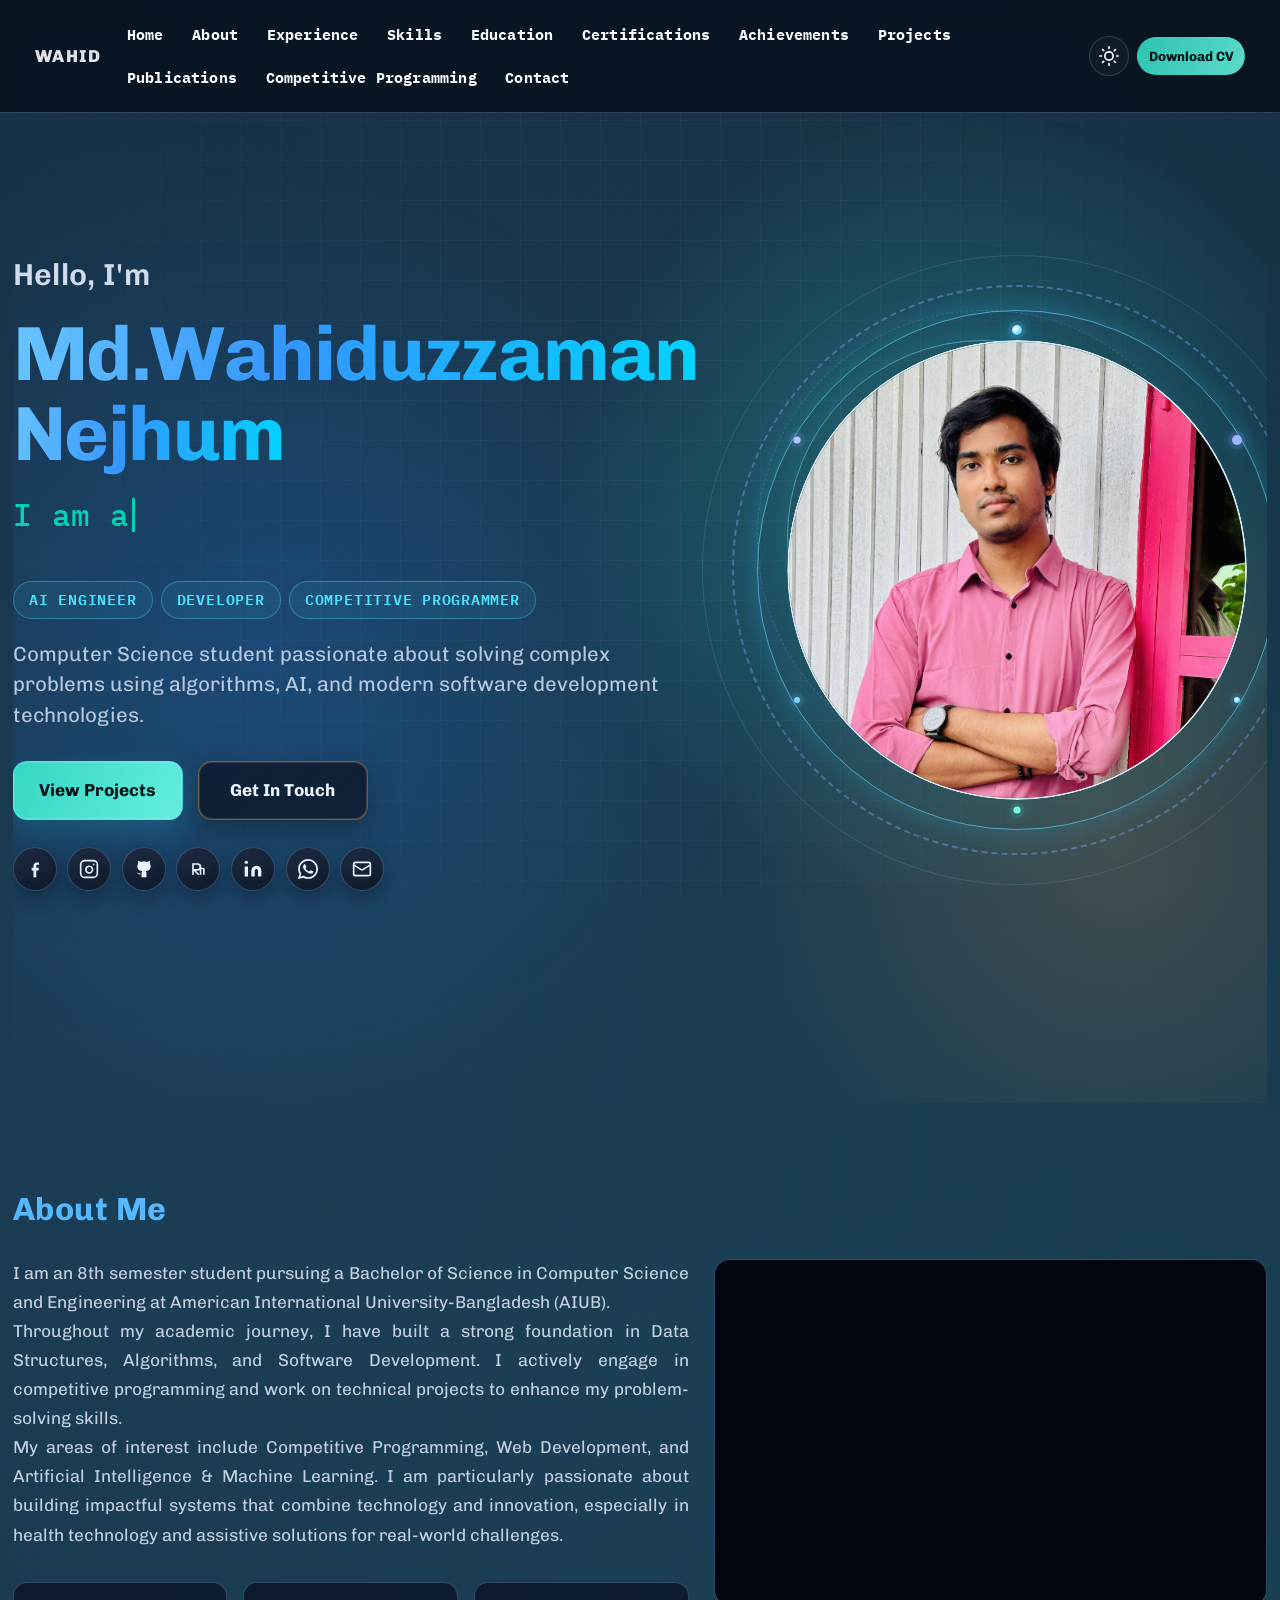
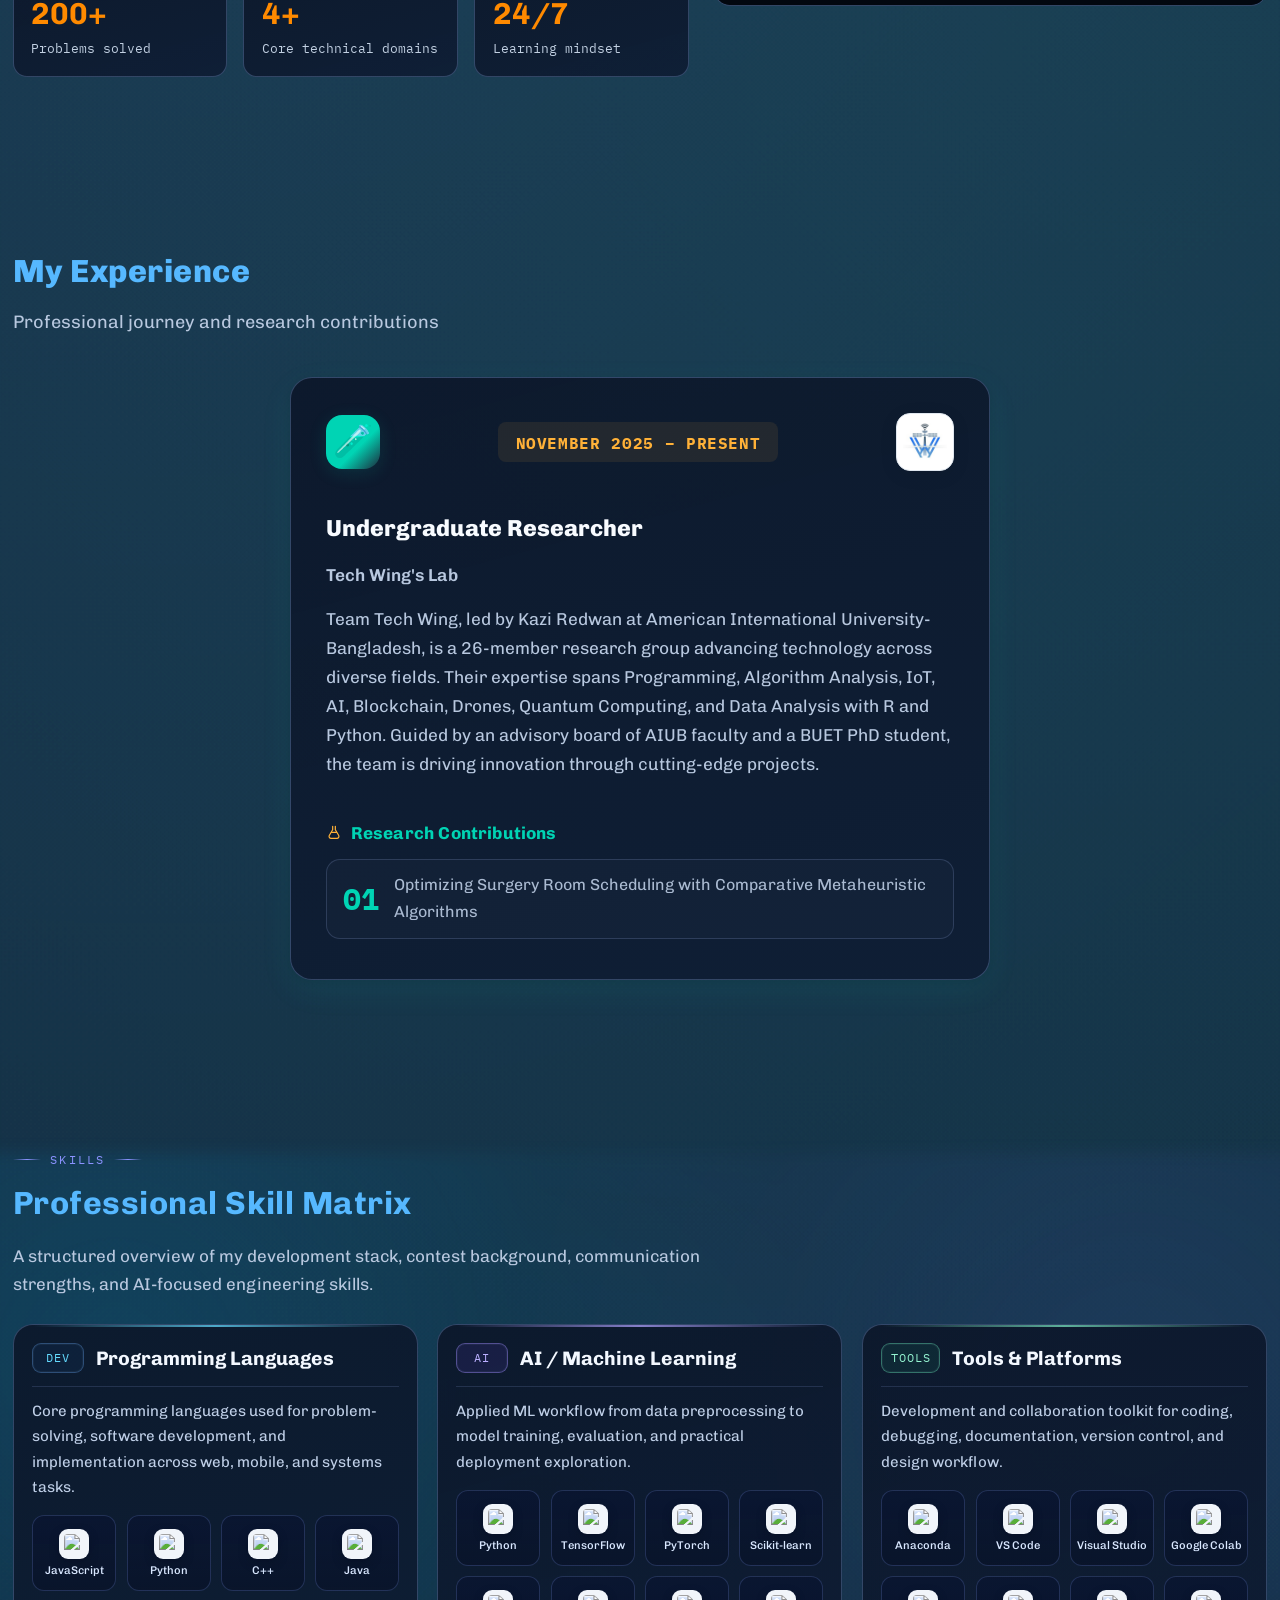
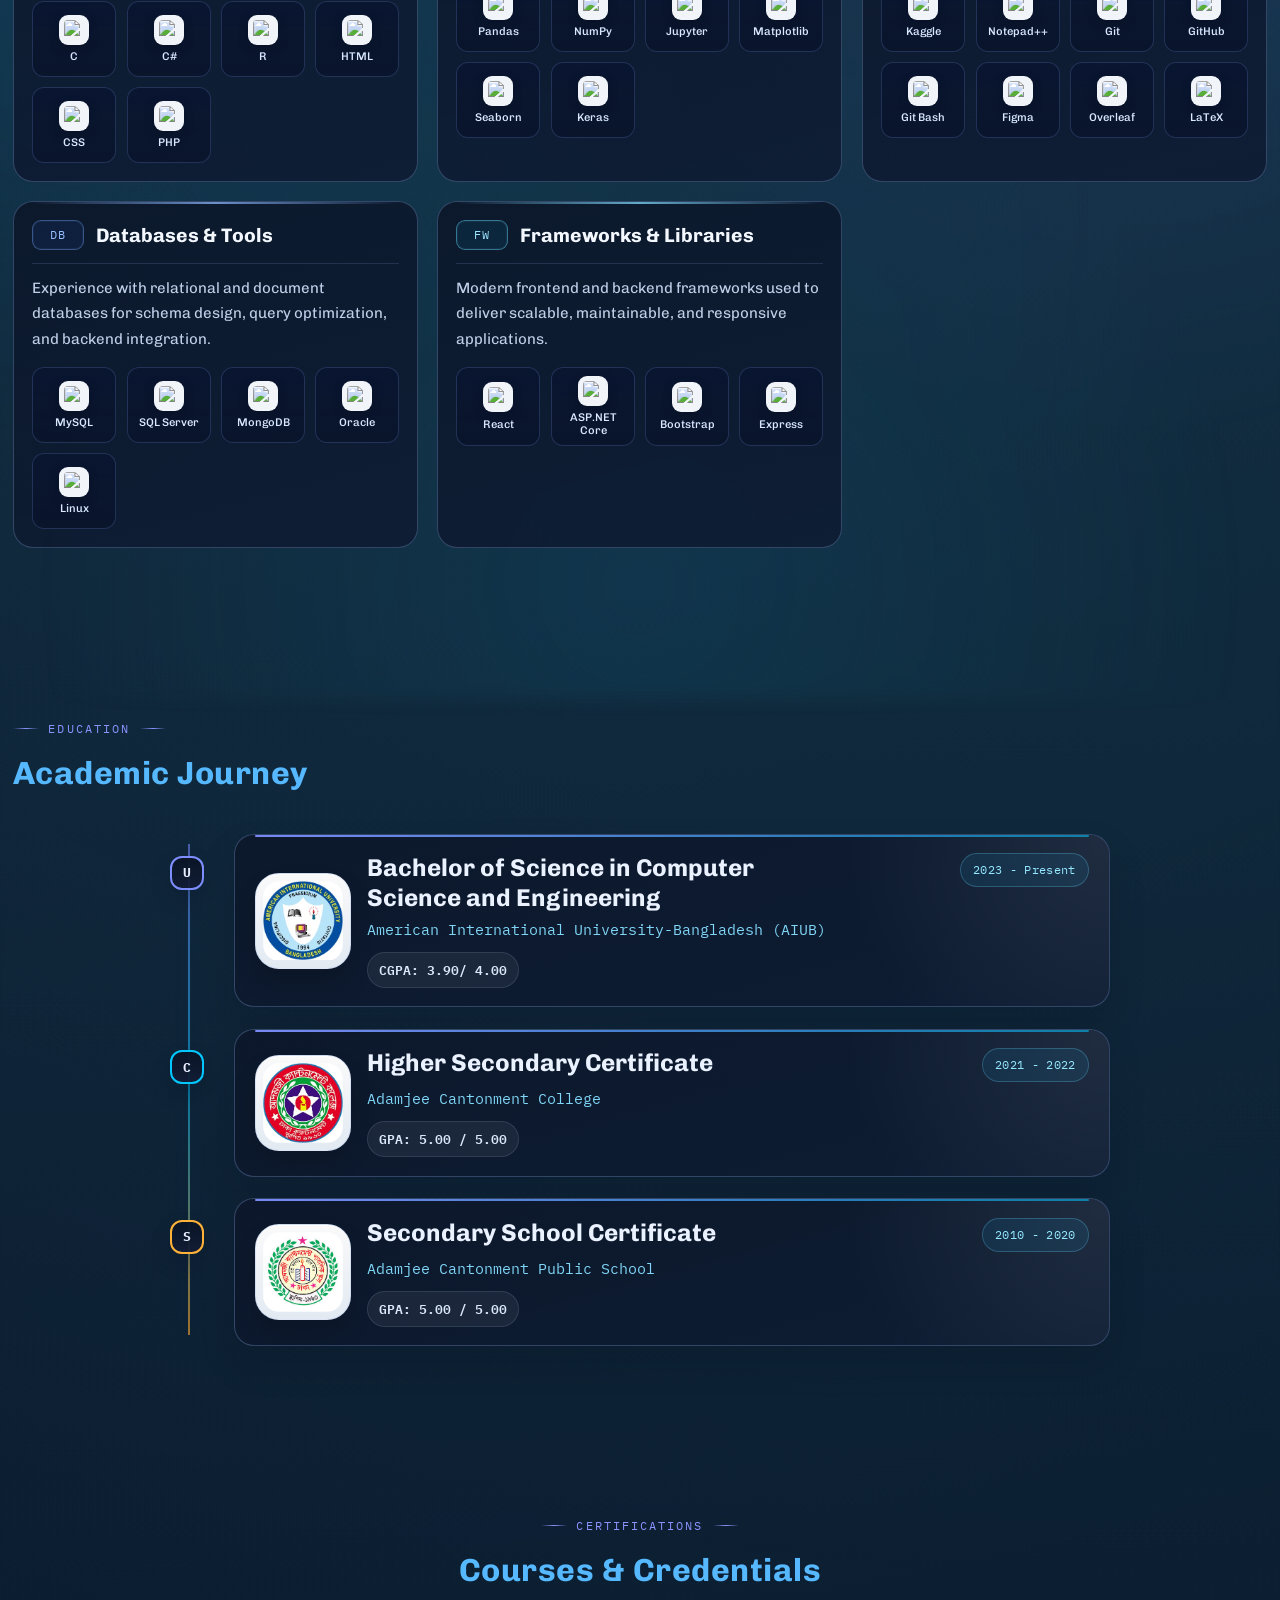
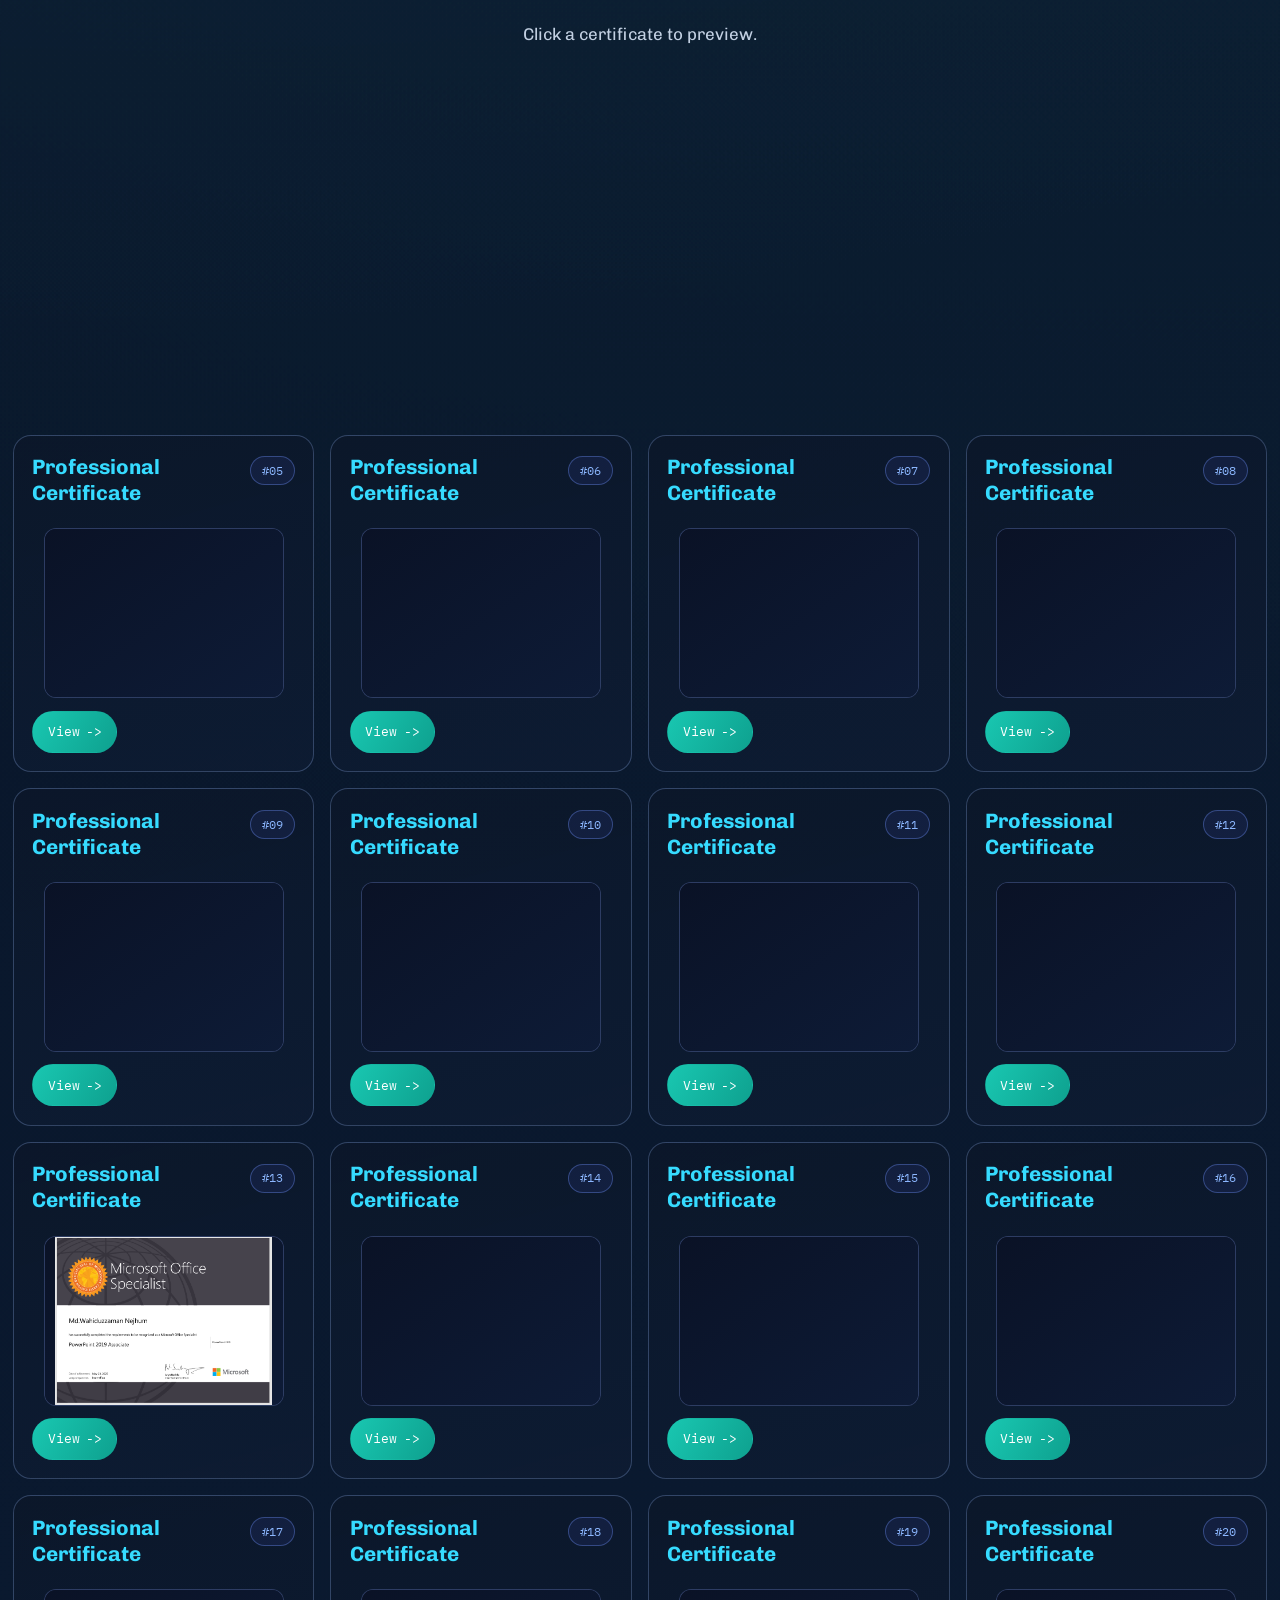
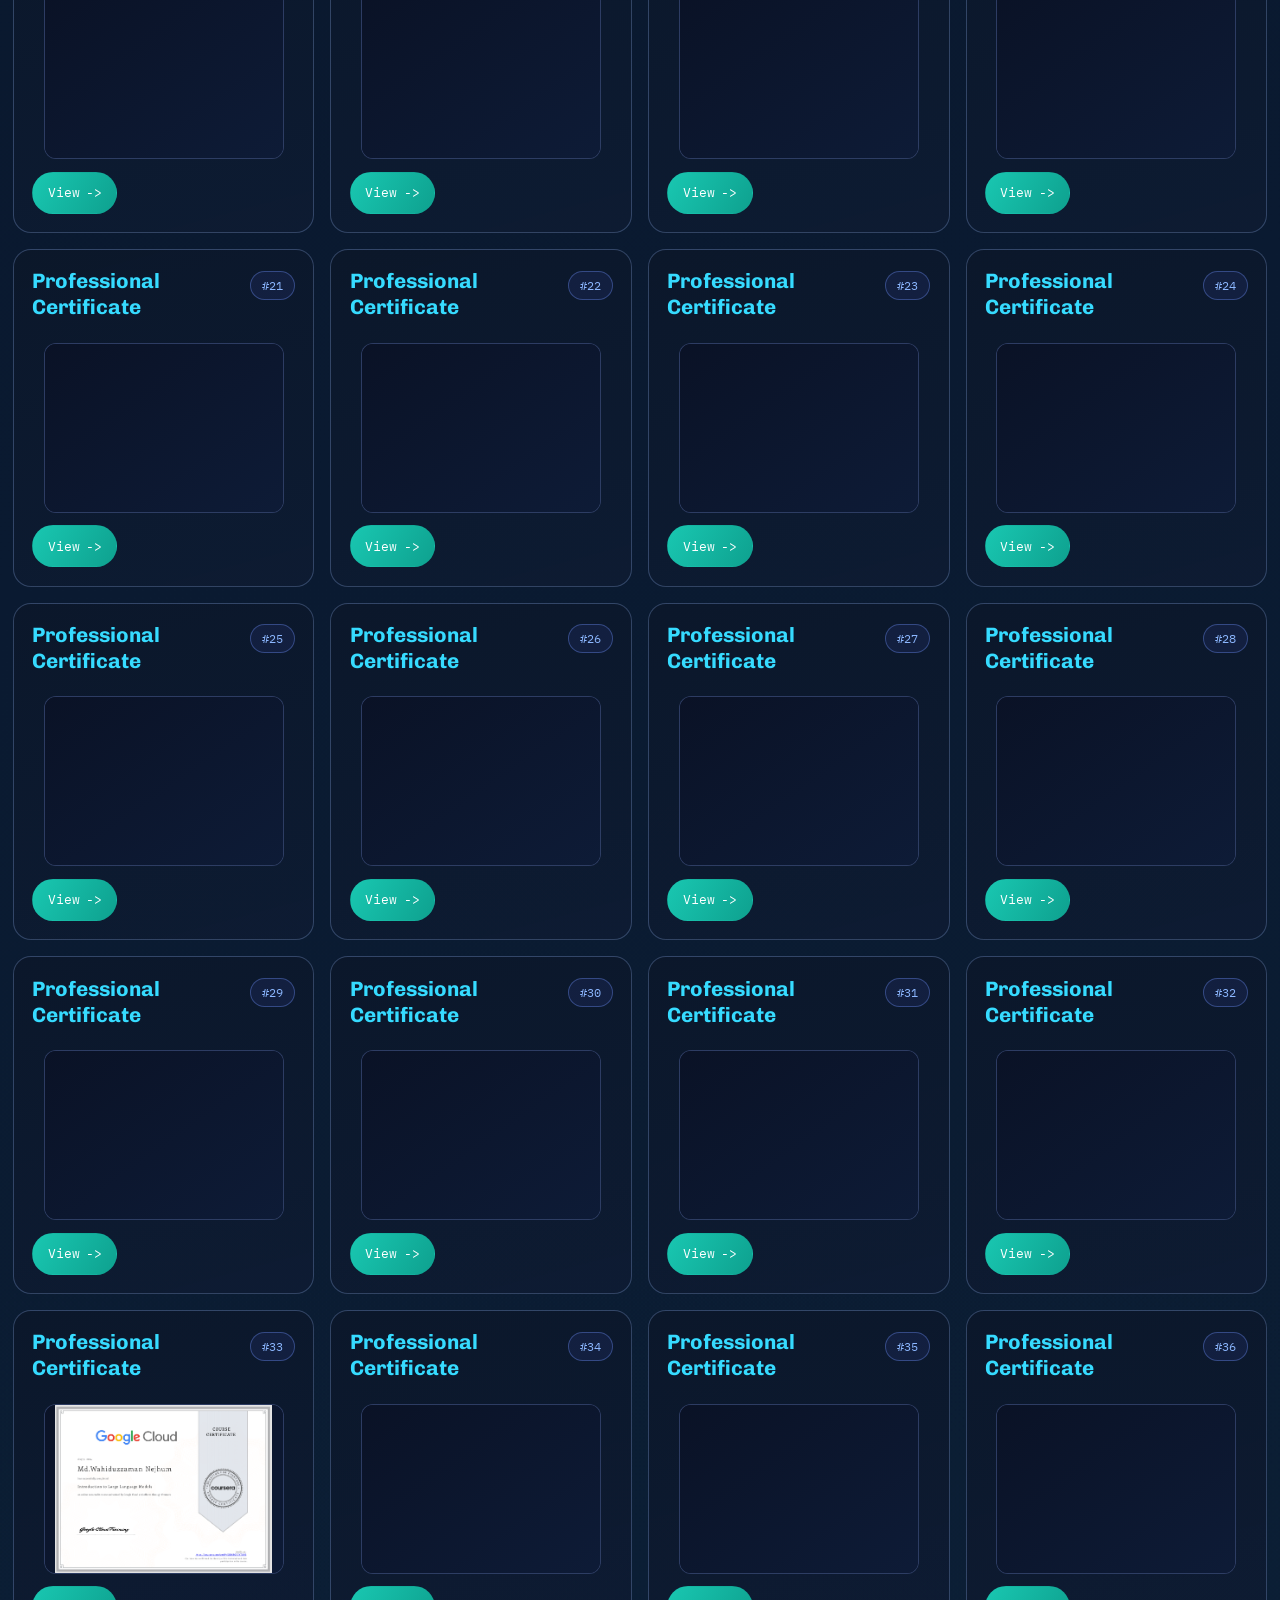
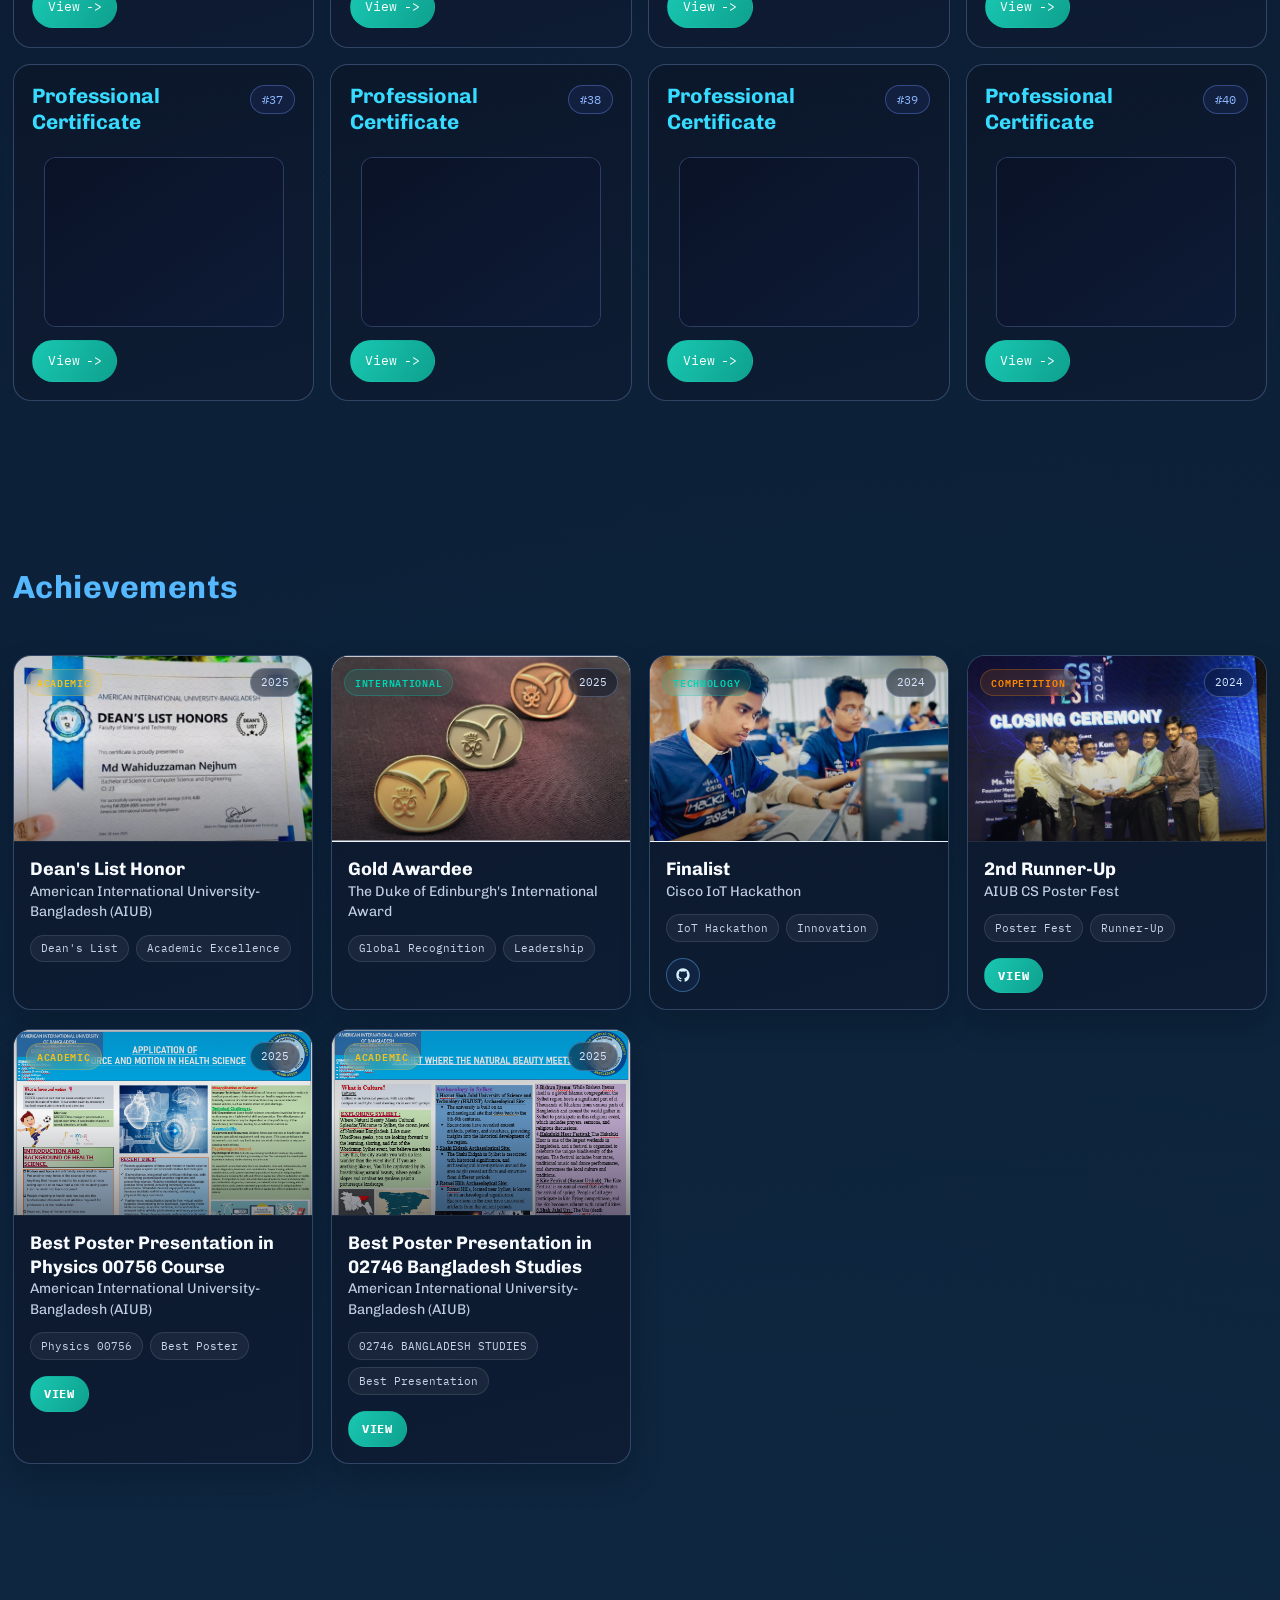
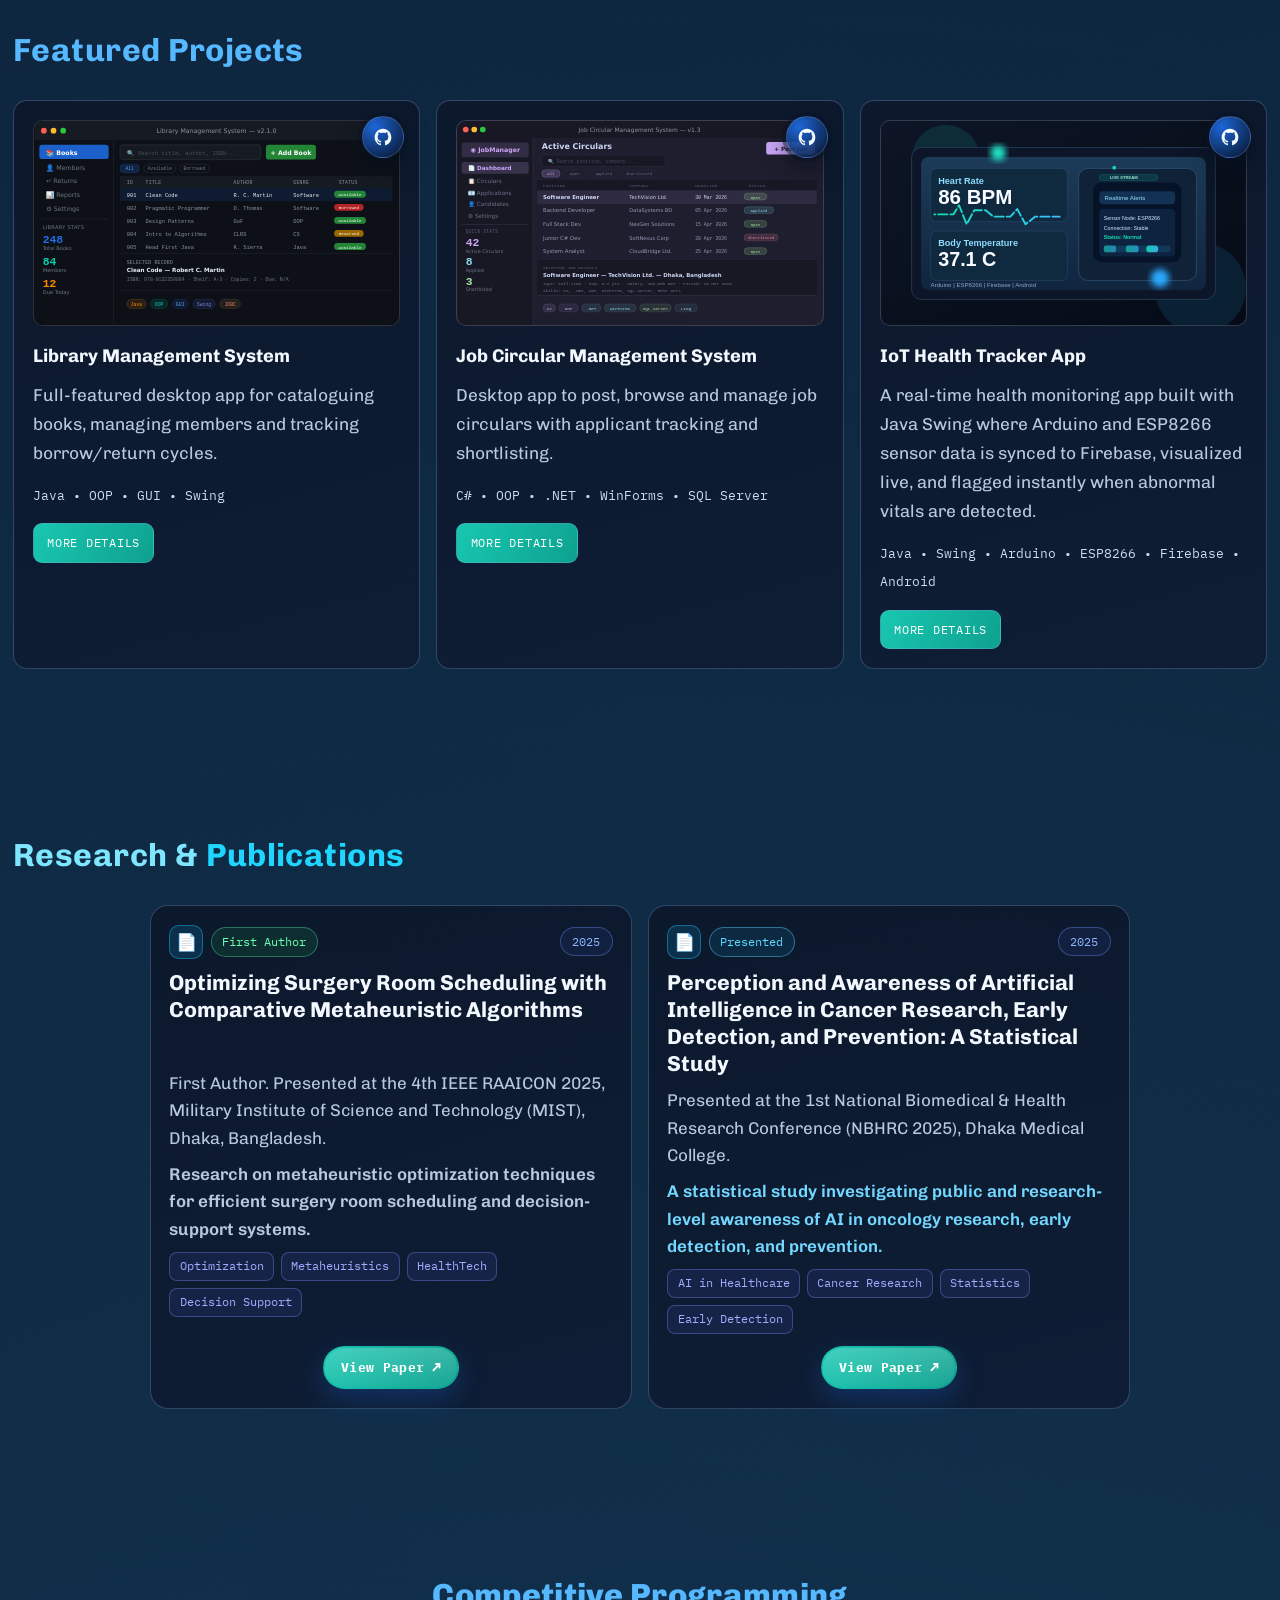
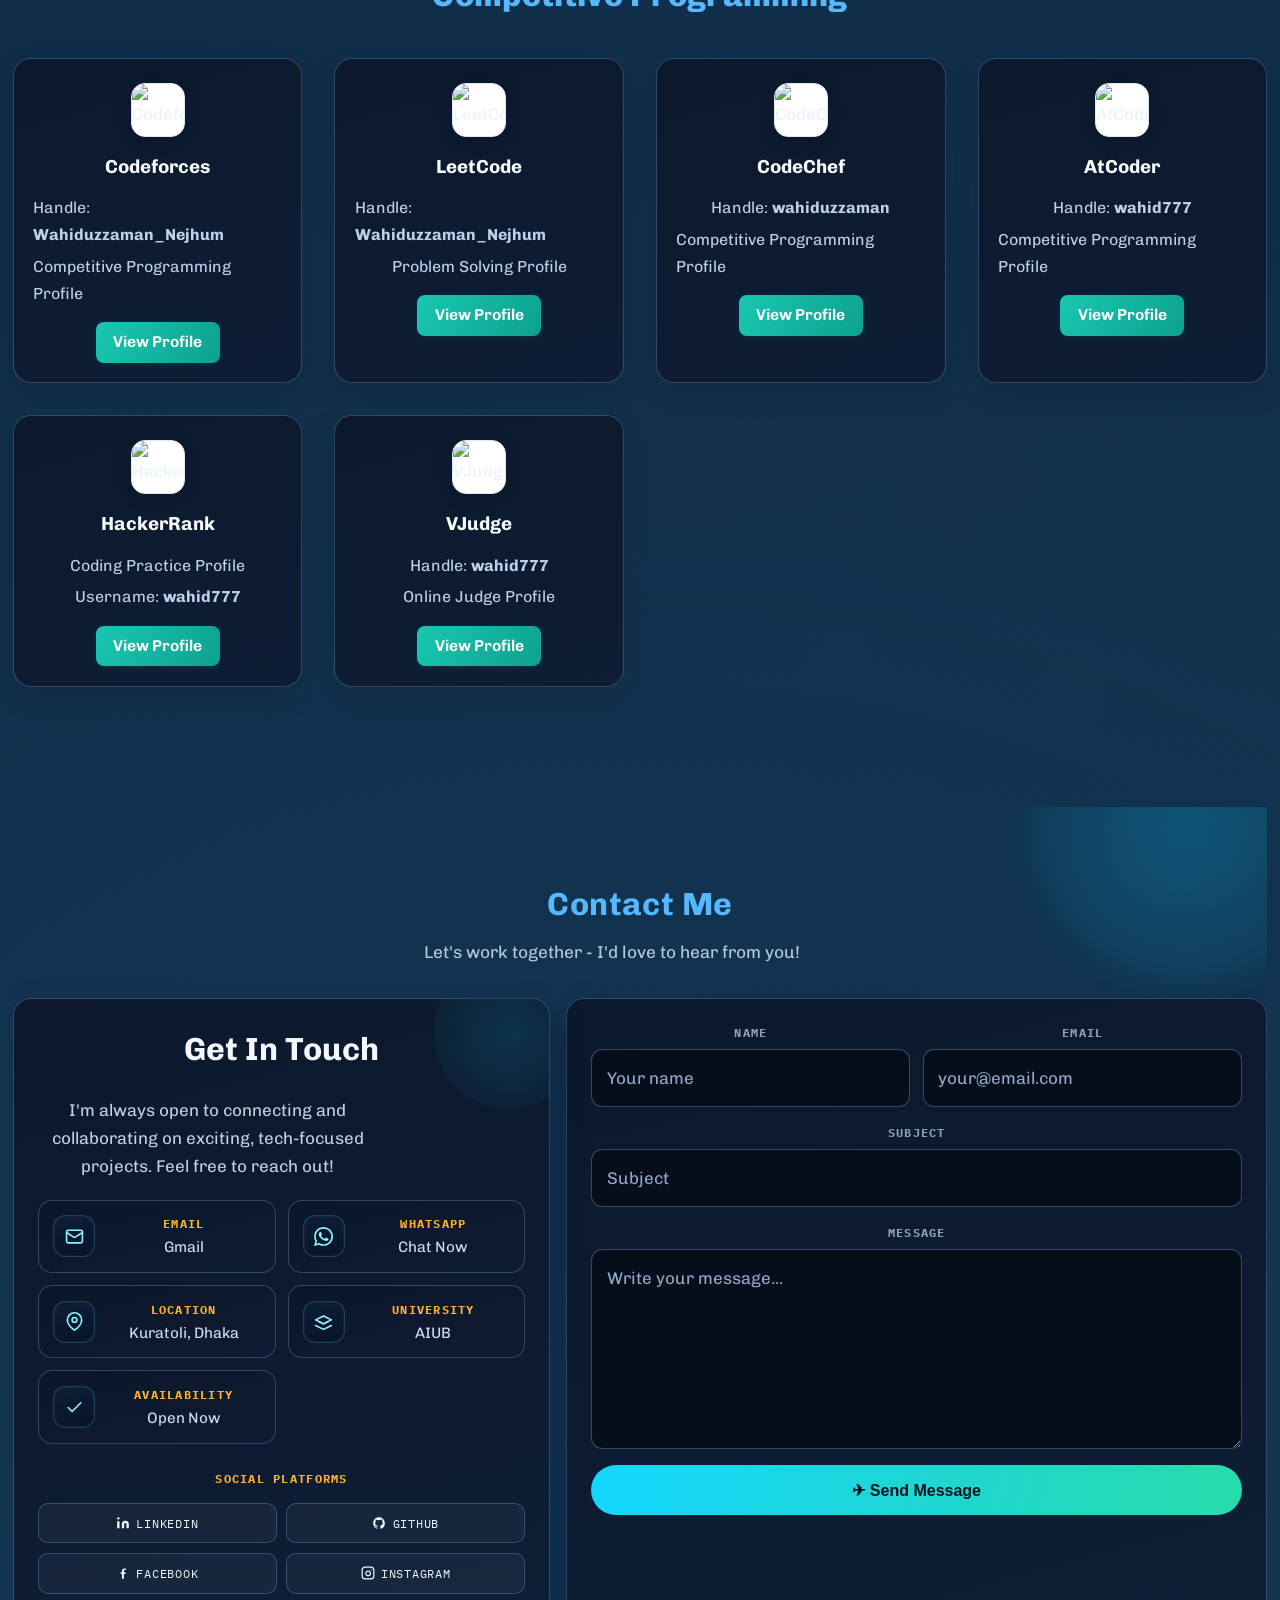
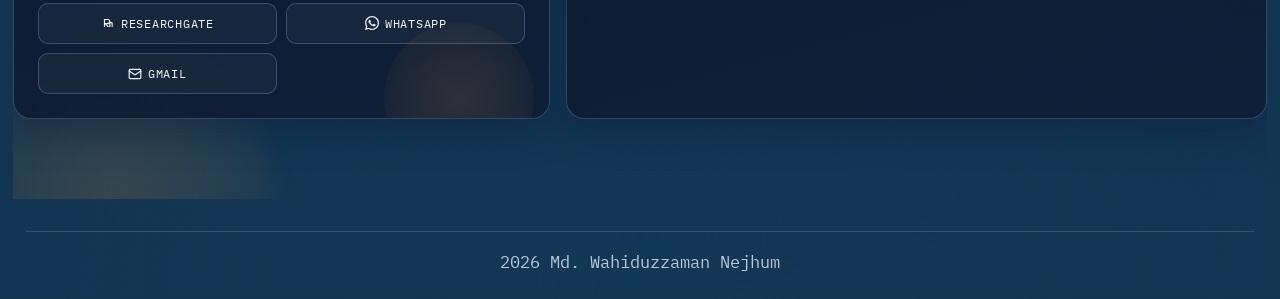
==== commit 88d32e5b: "Add favicon using profile picture" ====
--- a/index.html
+++ b/index.html
@@ -5,6 +5,8 @@
     <meta charset="UTF-8">
     <meta name="viewport" content="width=device-width, initial-scale=1.0">
     <title>Md. Wahiduzzaman Nejhum</title>
+    <link rel="icon" type="image/jpeg" href="images/Wahid%20Profile.JPG">
+    <link rel="shortcut icon" type="image/jpeg" href="images/Wahid%20Profile.JPG">
     <link rel="preconnect" href="https://fonts.googleapis.com">
     <link rel="preconnect" href="https://fonts.gstatic.com" crossorigin>
     <link
--- a/style.css
+++ b/style.css
@@ -3343,8 +3343,8 @@
 
 .cert-course-title {
     margin: 0;
-    font-size: 1.55rem;
-    line-height: 1.2;
+    font-size: clamp(1.18rem, 1.7vw, 1.35rem);
+    line-height: 1.28;
     color: #36dbff;
     font-weight: 700;
 }
@@ -3416,8 +3416,31 @@
 .cert-preview img {
     display: block;
     width: 100%;
-    height: 132px;
-    object-fit: cover;
+    height: 168px;
+    object-fit: contain;
+    object-position: center;
+    background: linear-gradient(145deg, rgba(10, 18, 38, 0.96), rgba(14, 28, 56, 0.92));
+}
+
+.cert-preview.is-missing {
+    height: 168px;
+    display: grid;
+    place-items: center;
+    background: repeating-linear-gradient(45deg,
+            rgba(66, 96, 156, 0.18) 0,
+            rgba(66, 96, 156, 0.18) 12px,
+            rgba(18, 32, 62, 0.58) 12px,
+            rgba(18, 32, 62, 0.58) 24px);
+}
+
+.cert-missing {
+    font-family: var(--mono);
+    font-size: 0.78rem;
+    color: rgba(204, 224, 255, 0.92);
+    border: 1px solid rgba(127, 166, 235, 0.45);
+    border-radius: 999px;
+    padding: 0.45rem 0.8rem;
+    background: rgba(9, 18, 38, 0.8);
 }
 
 .cert-preview:hover {
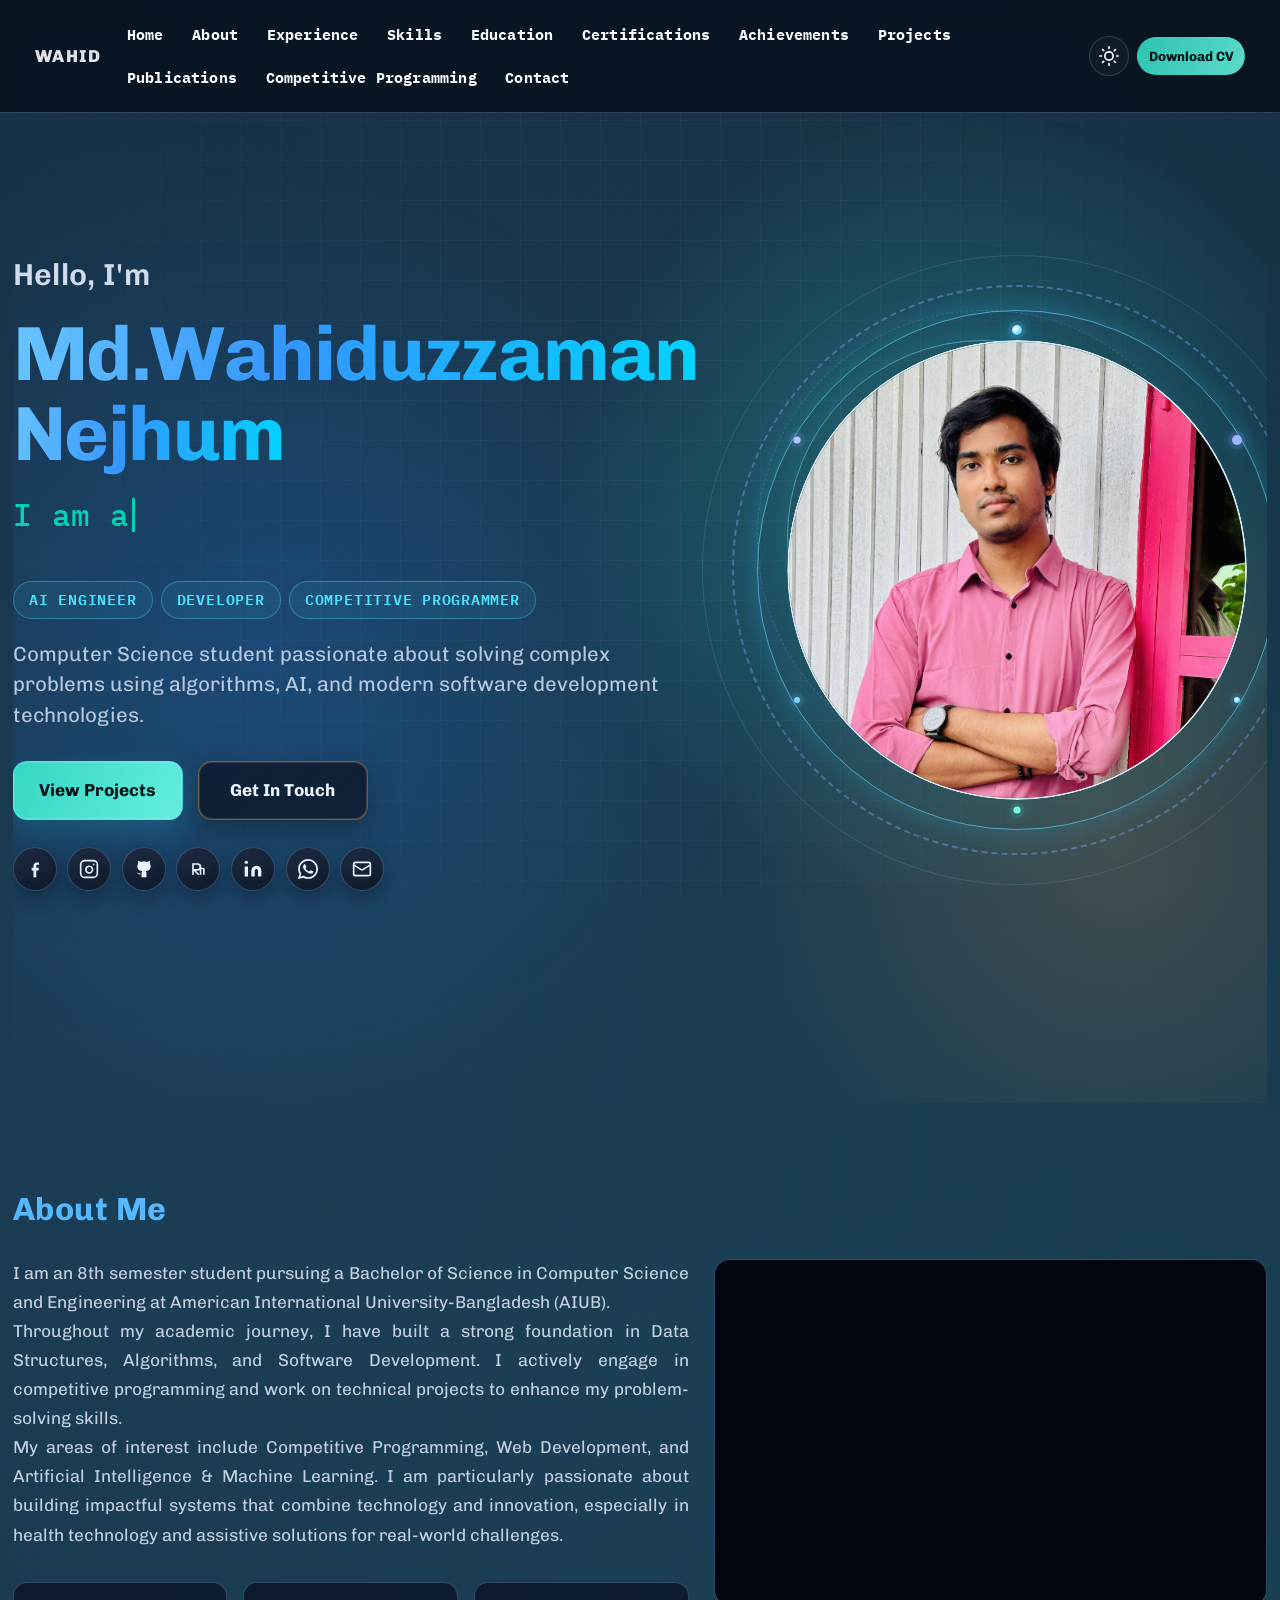
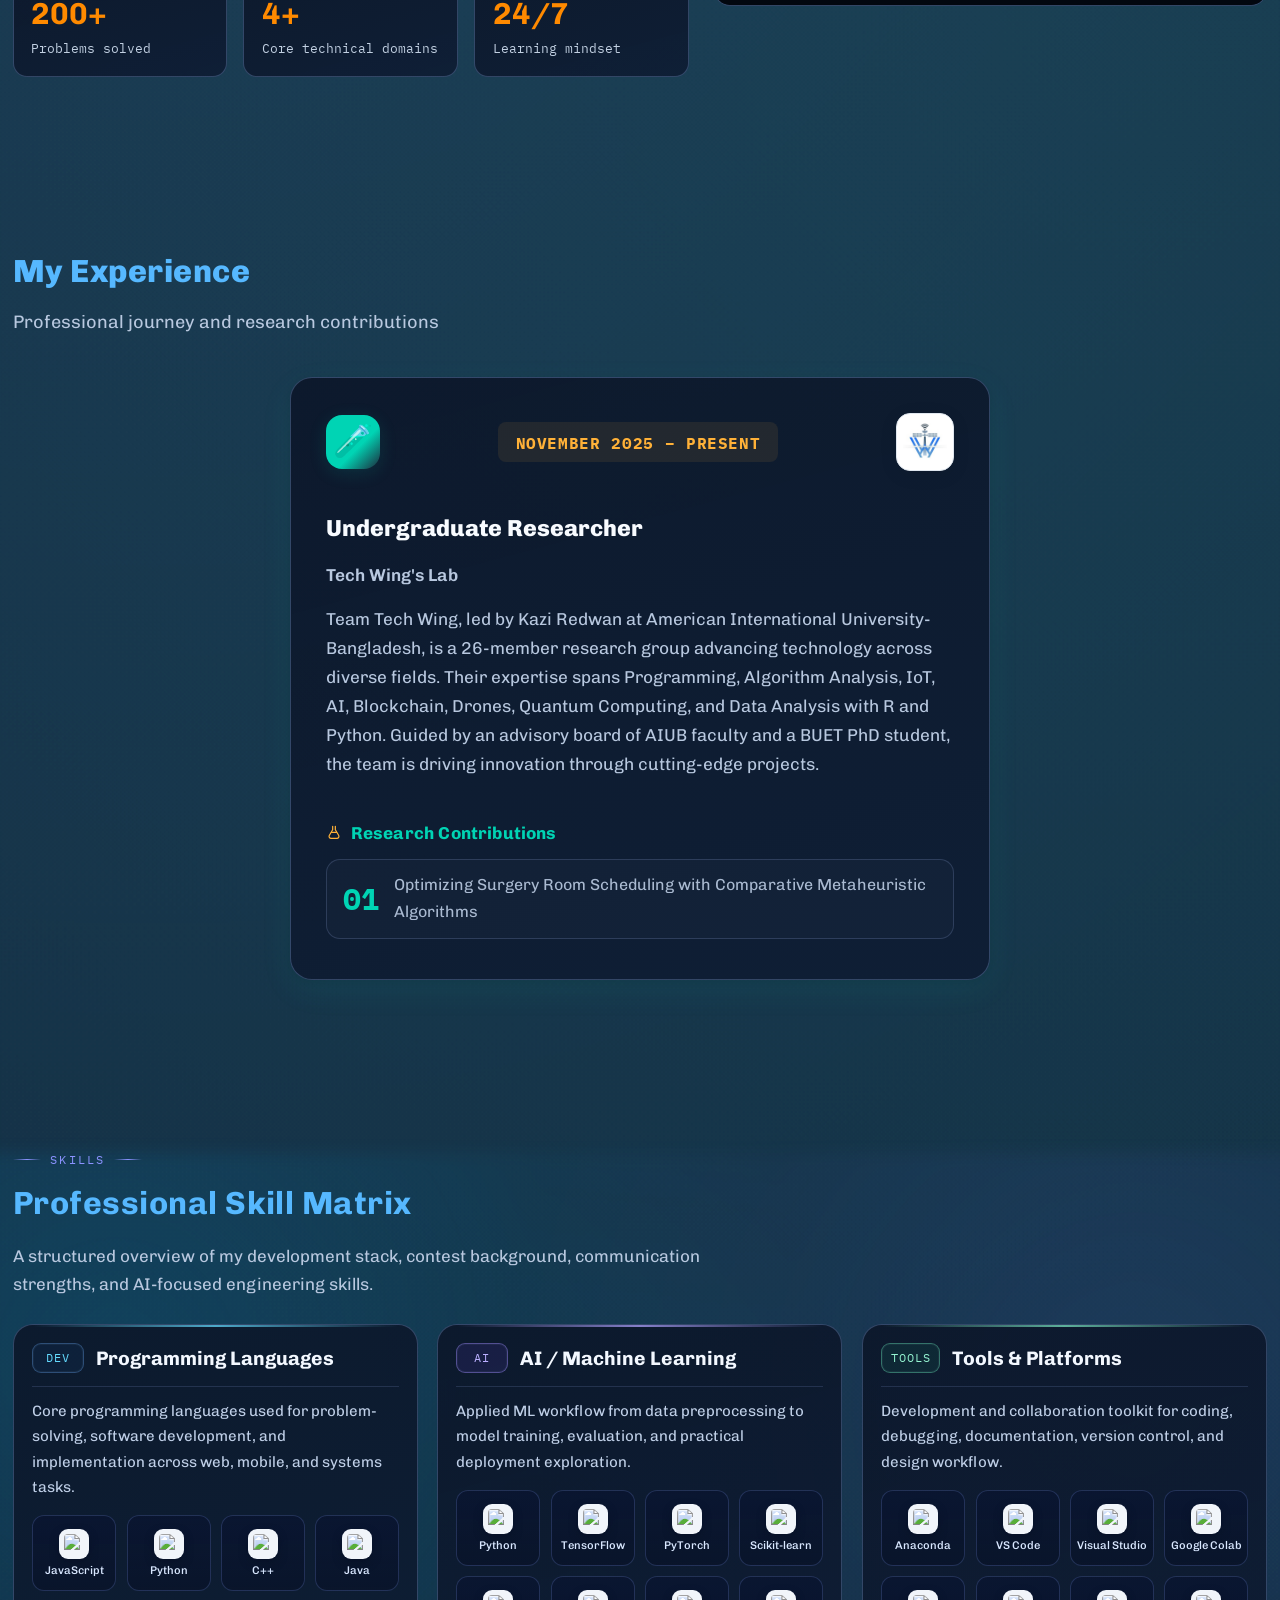
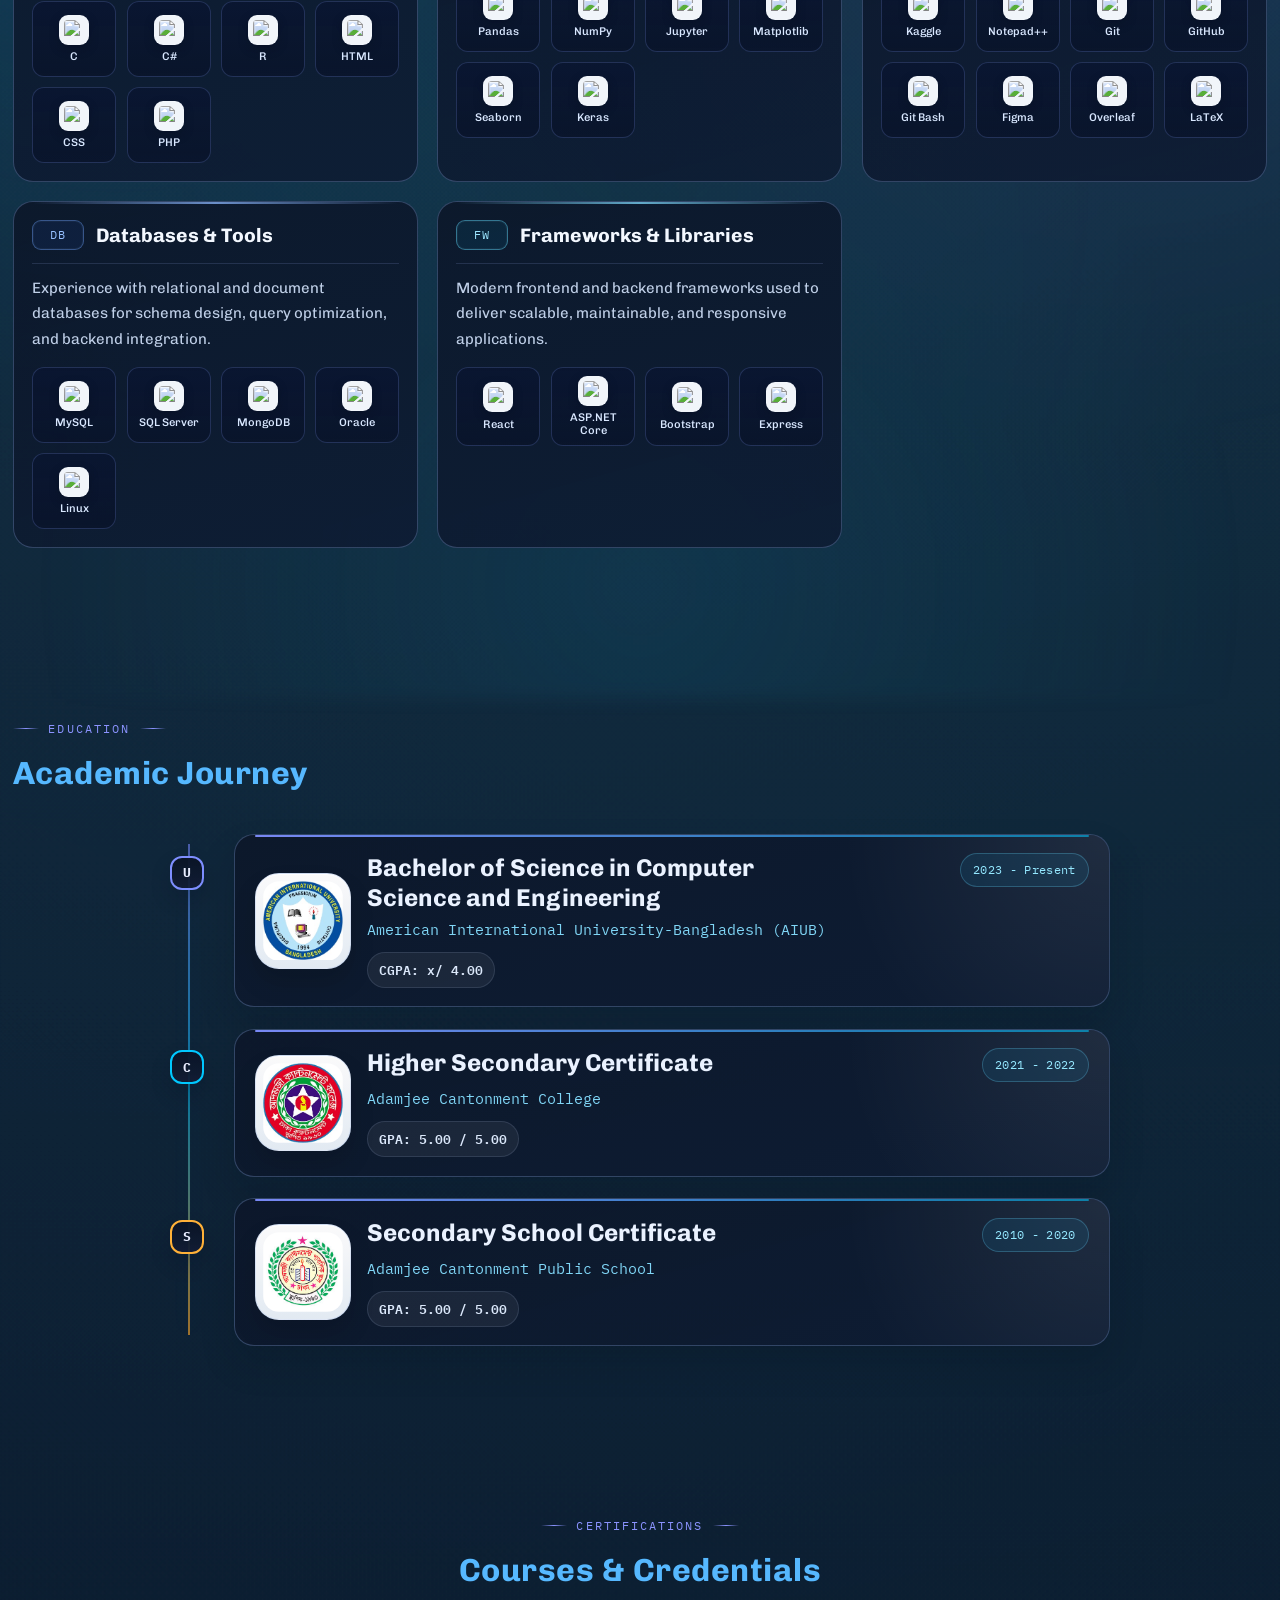
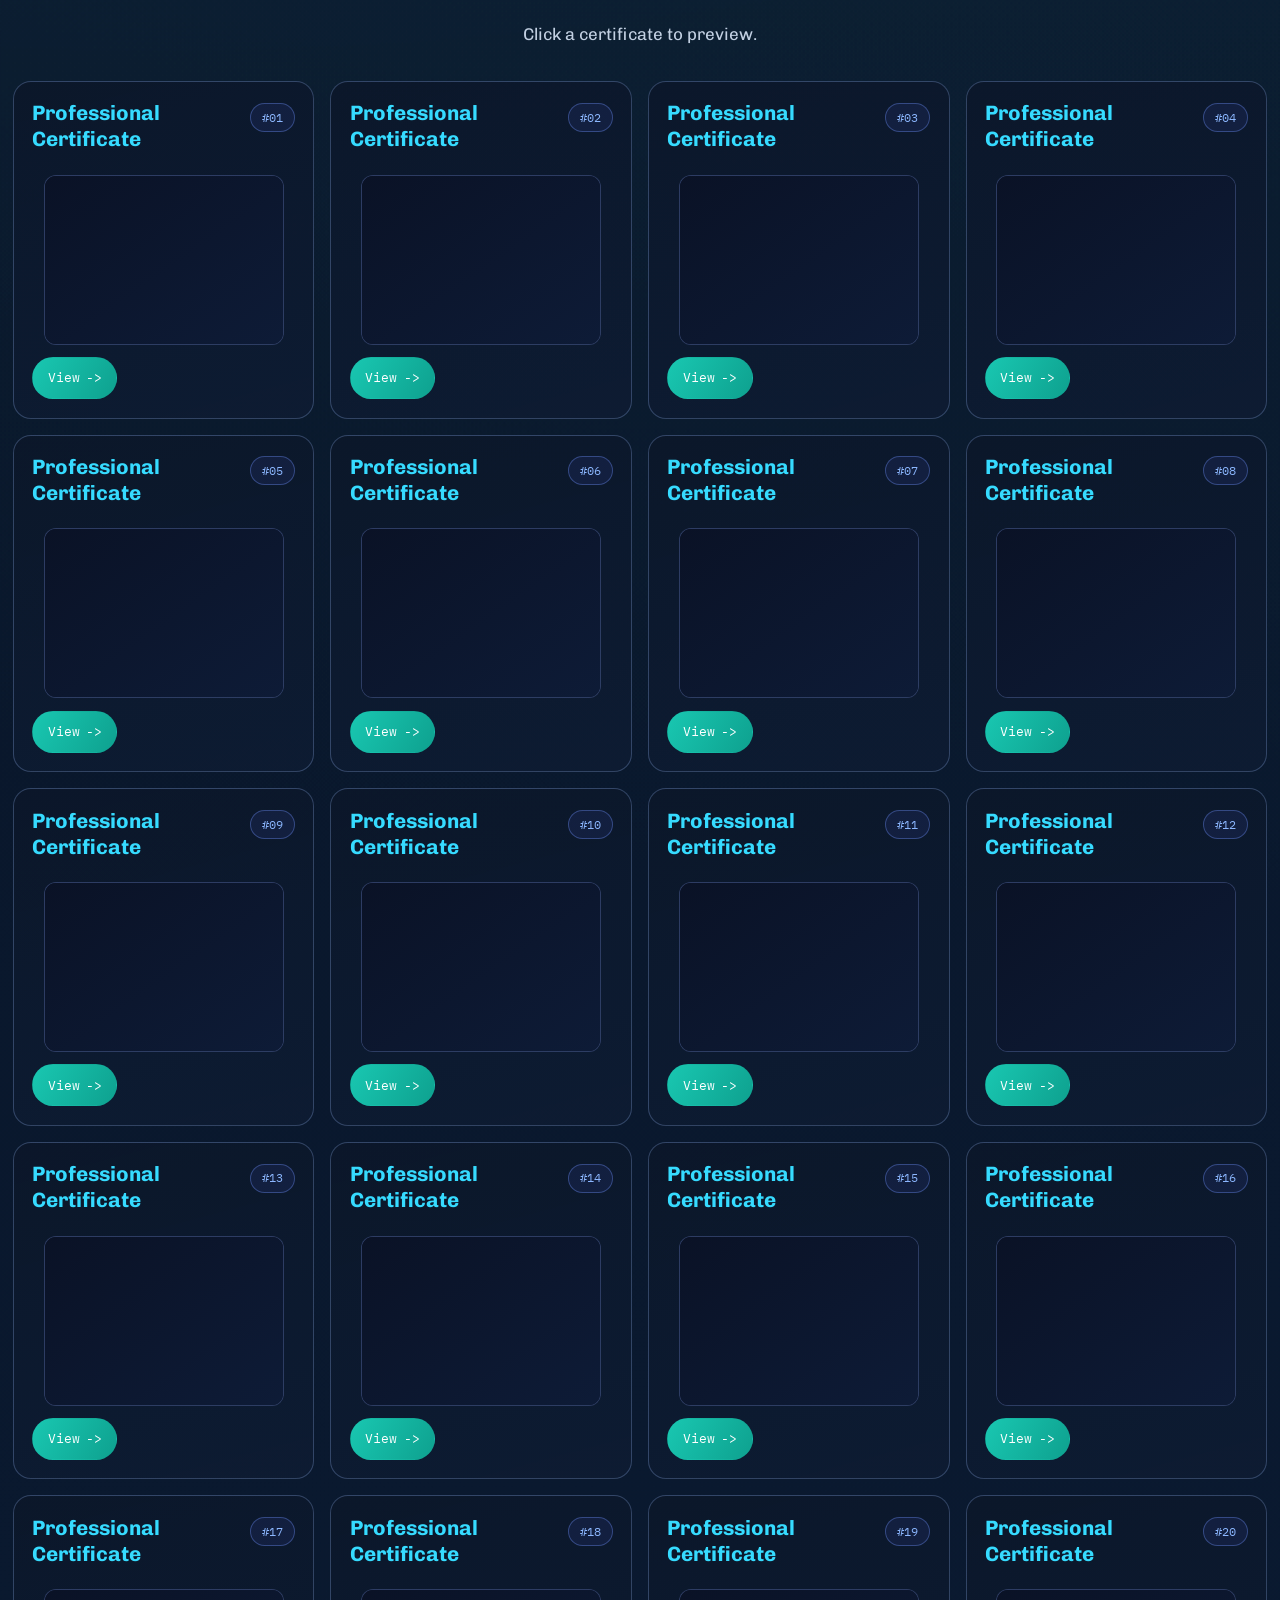
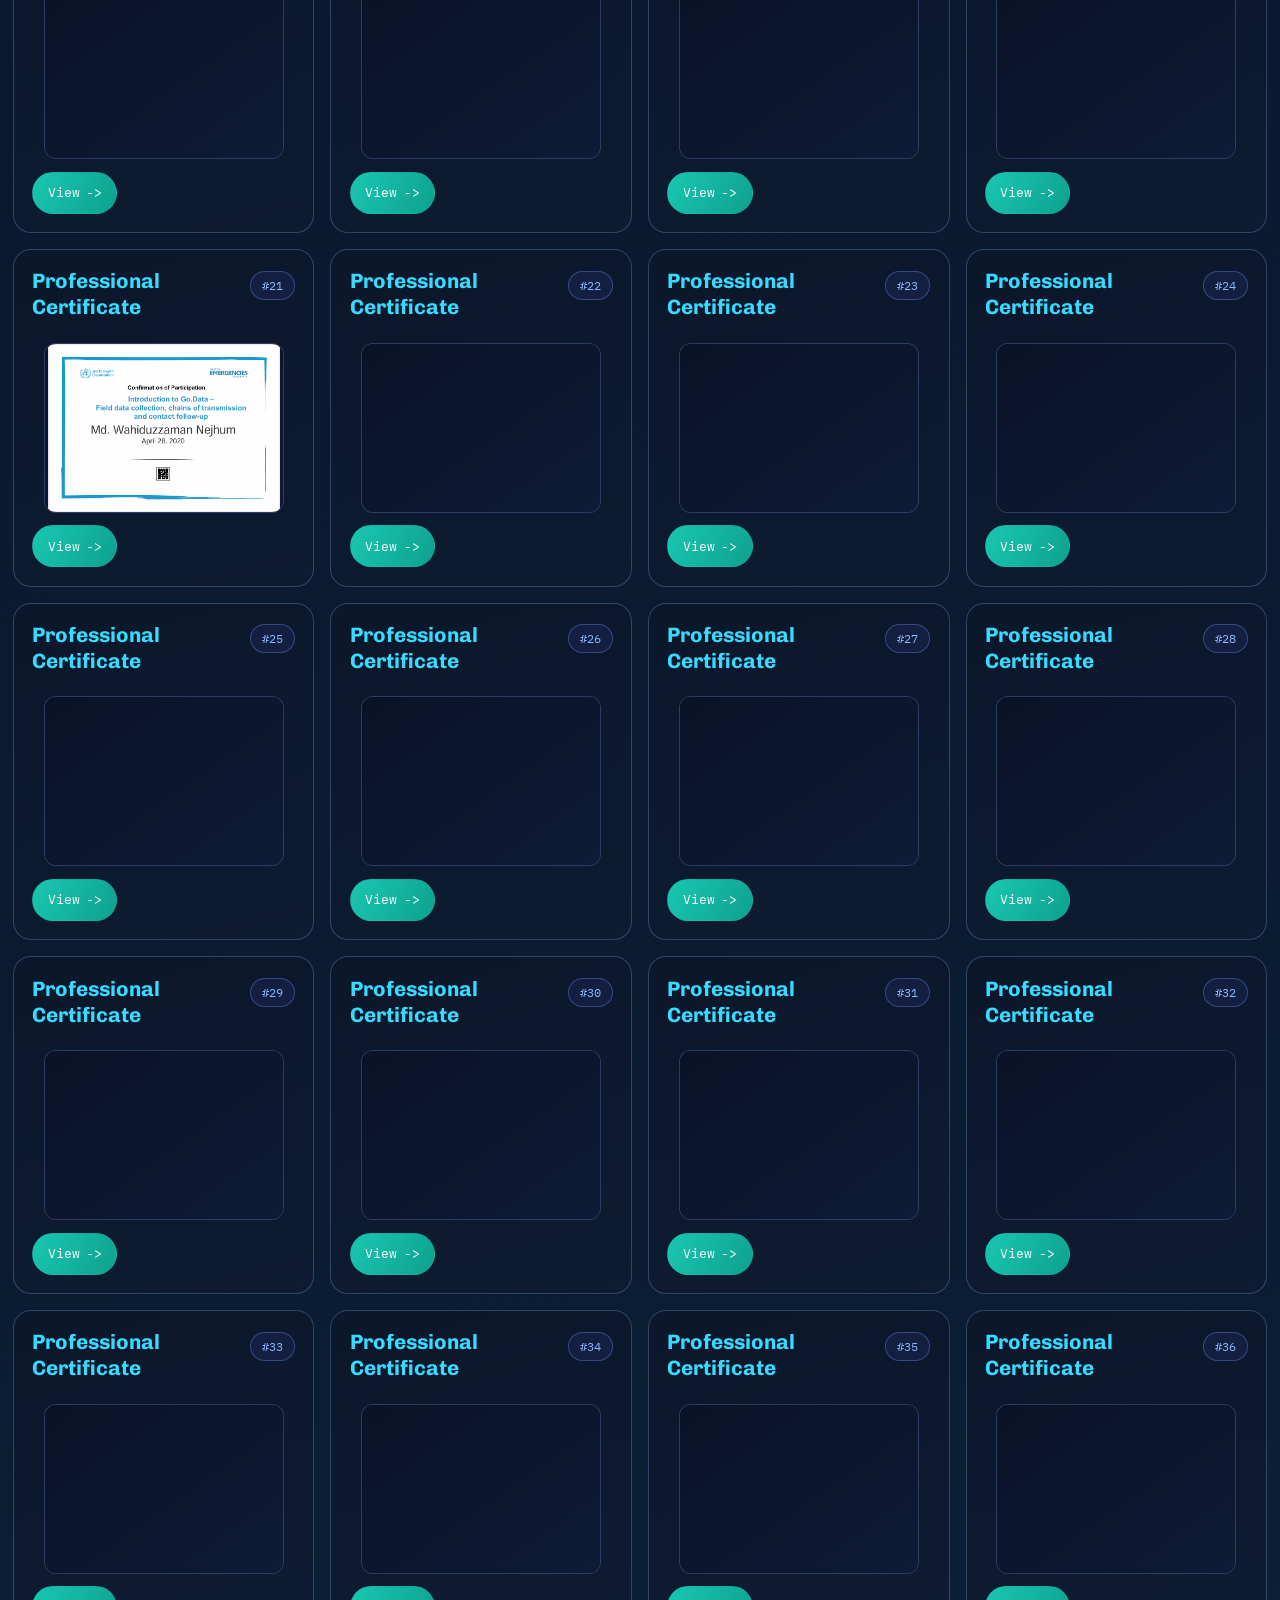
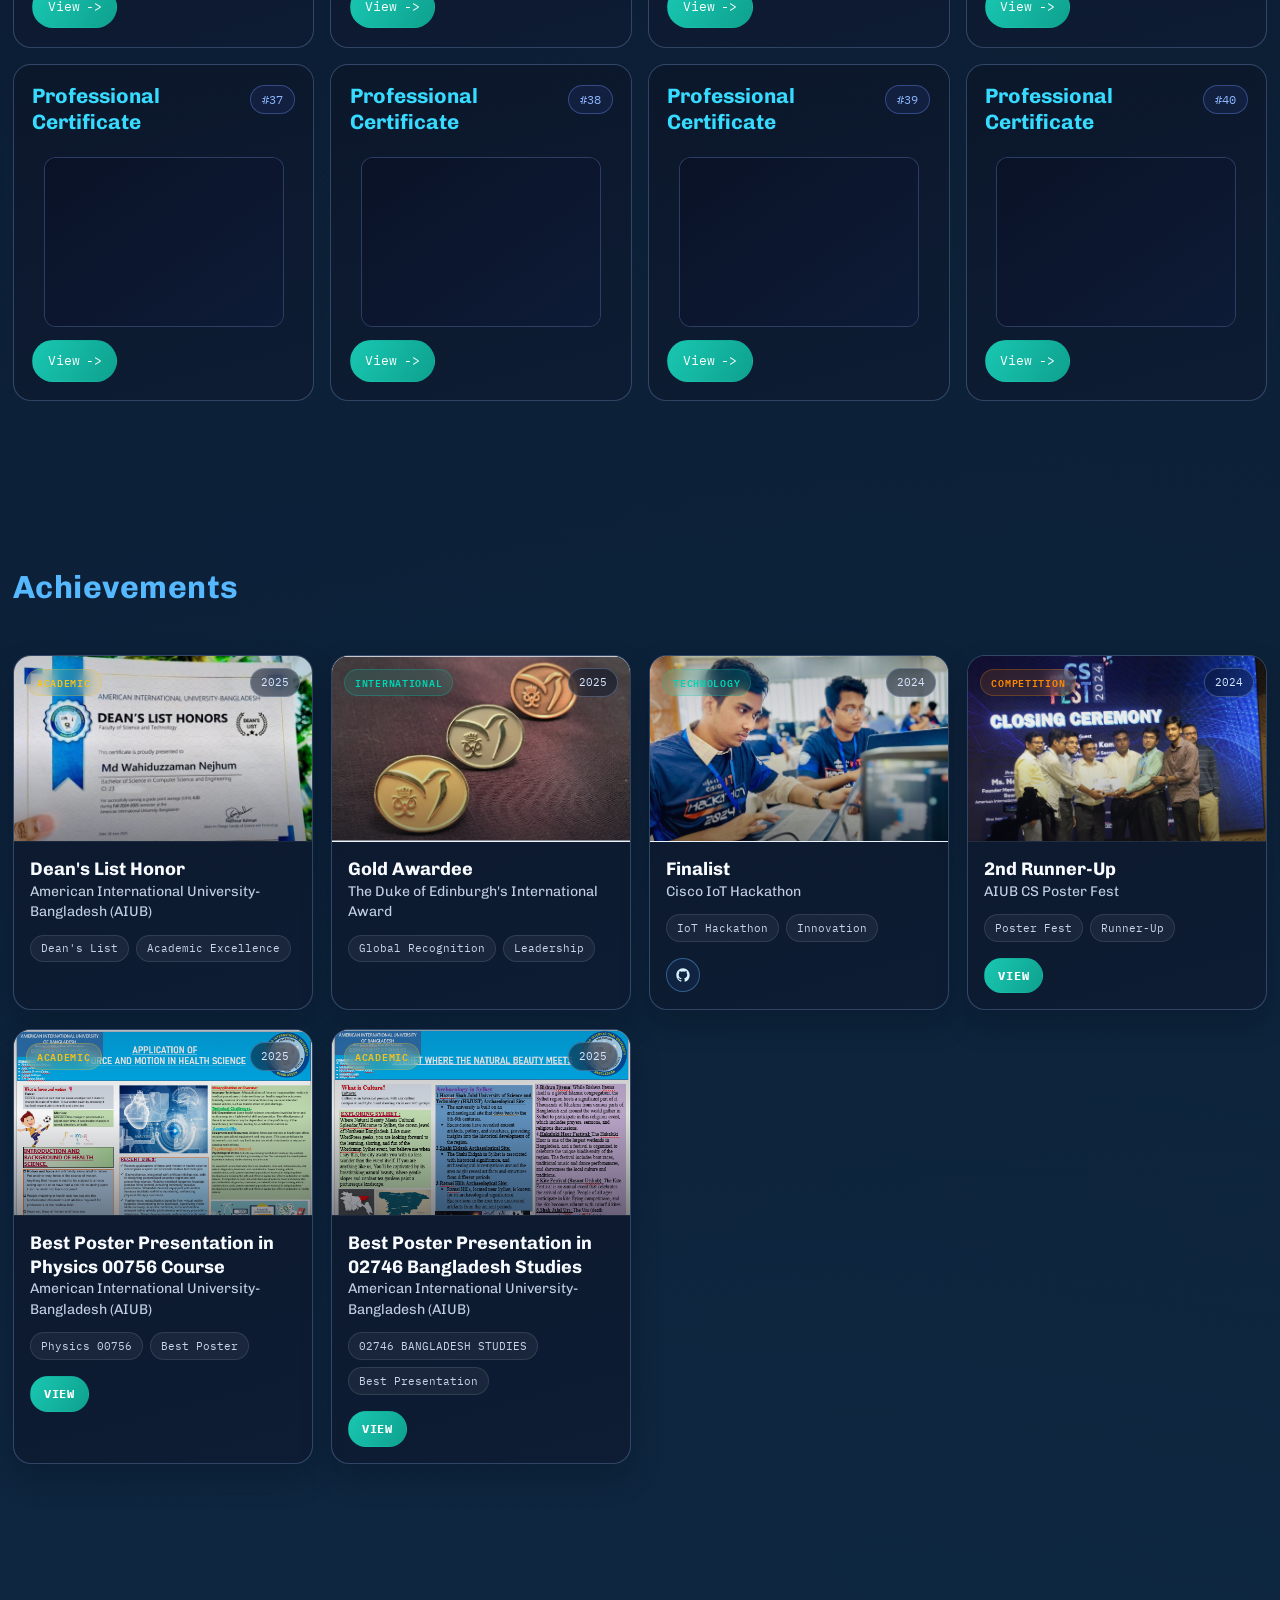
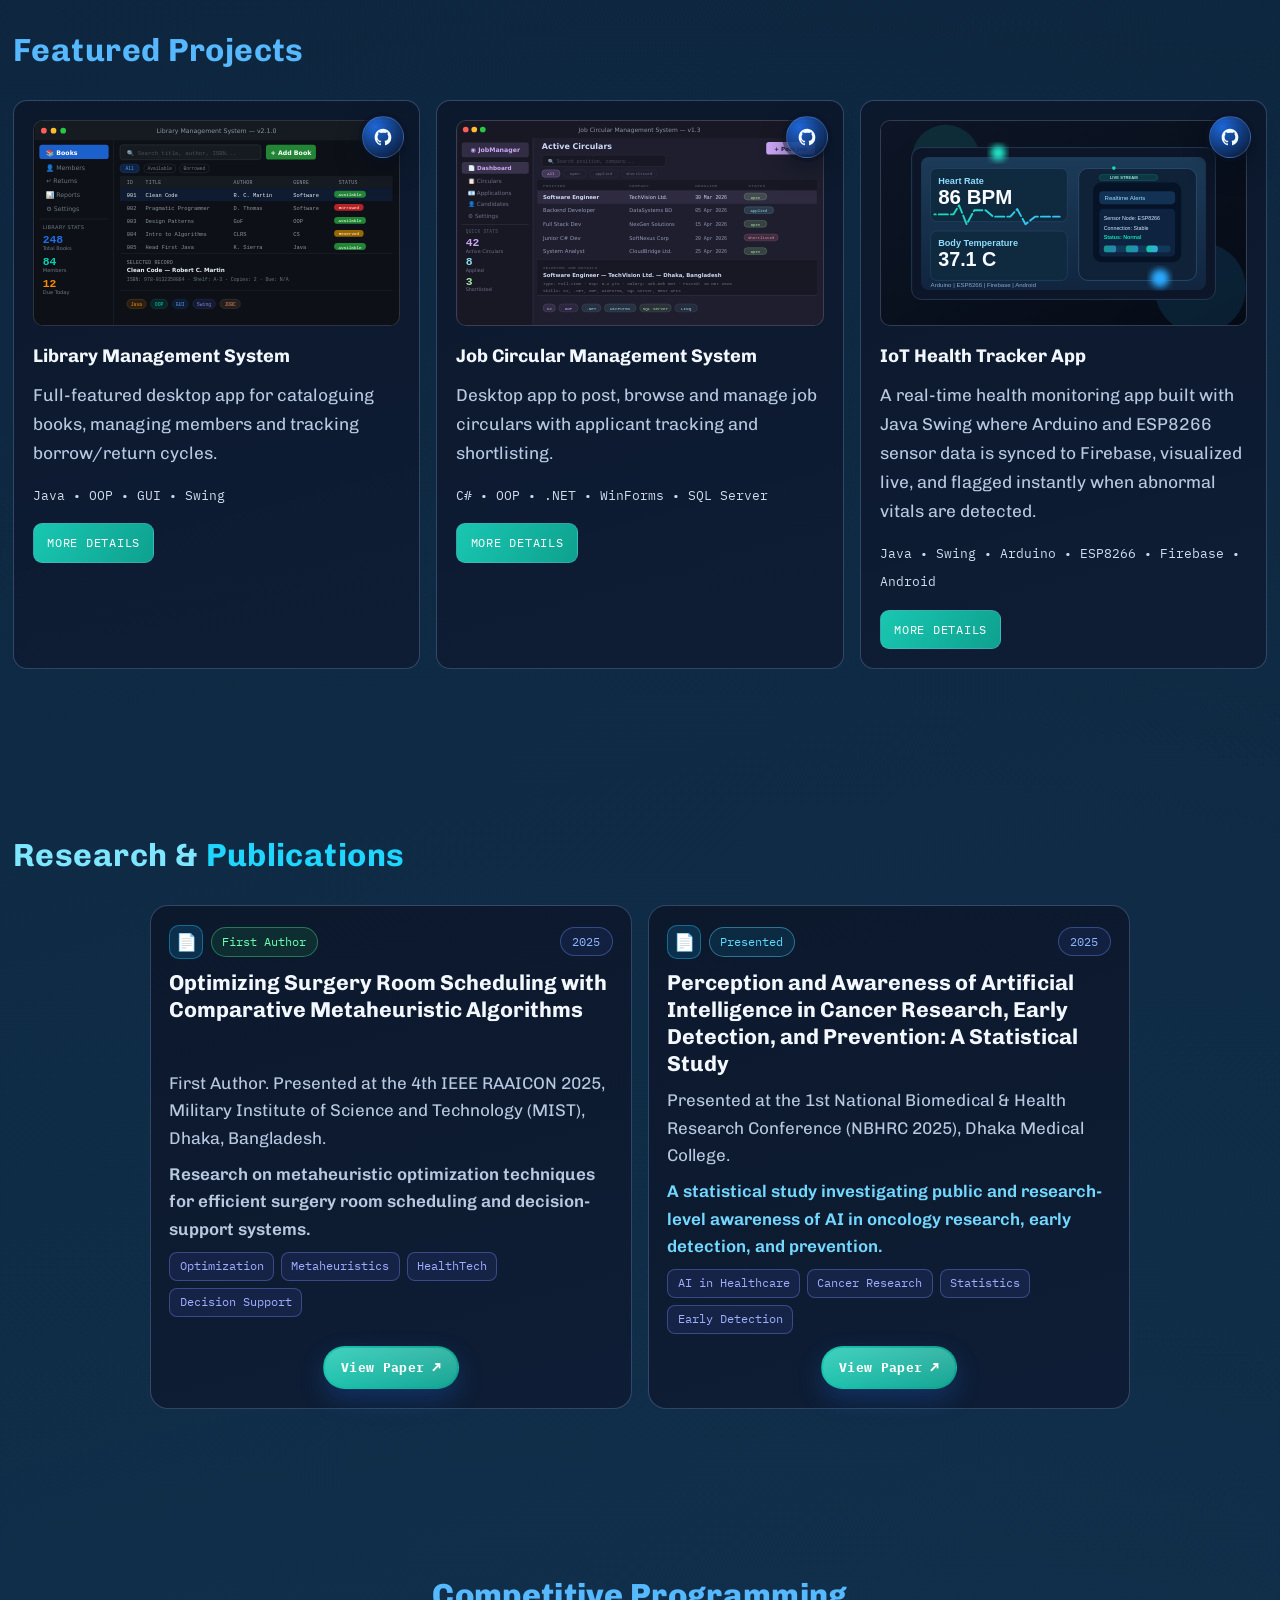
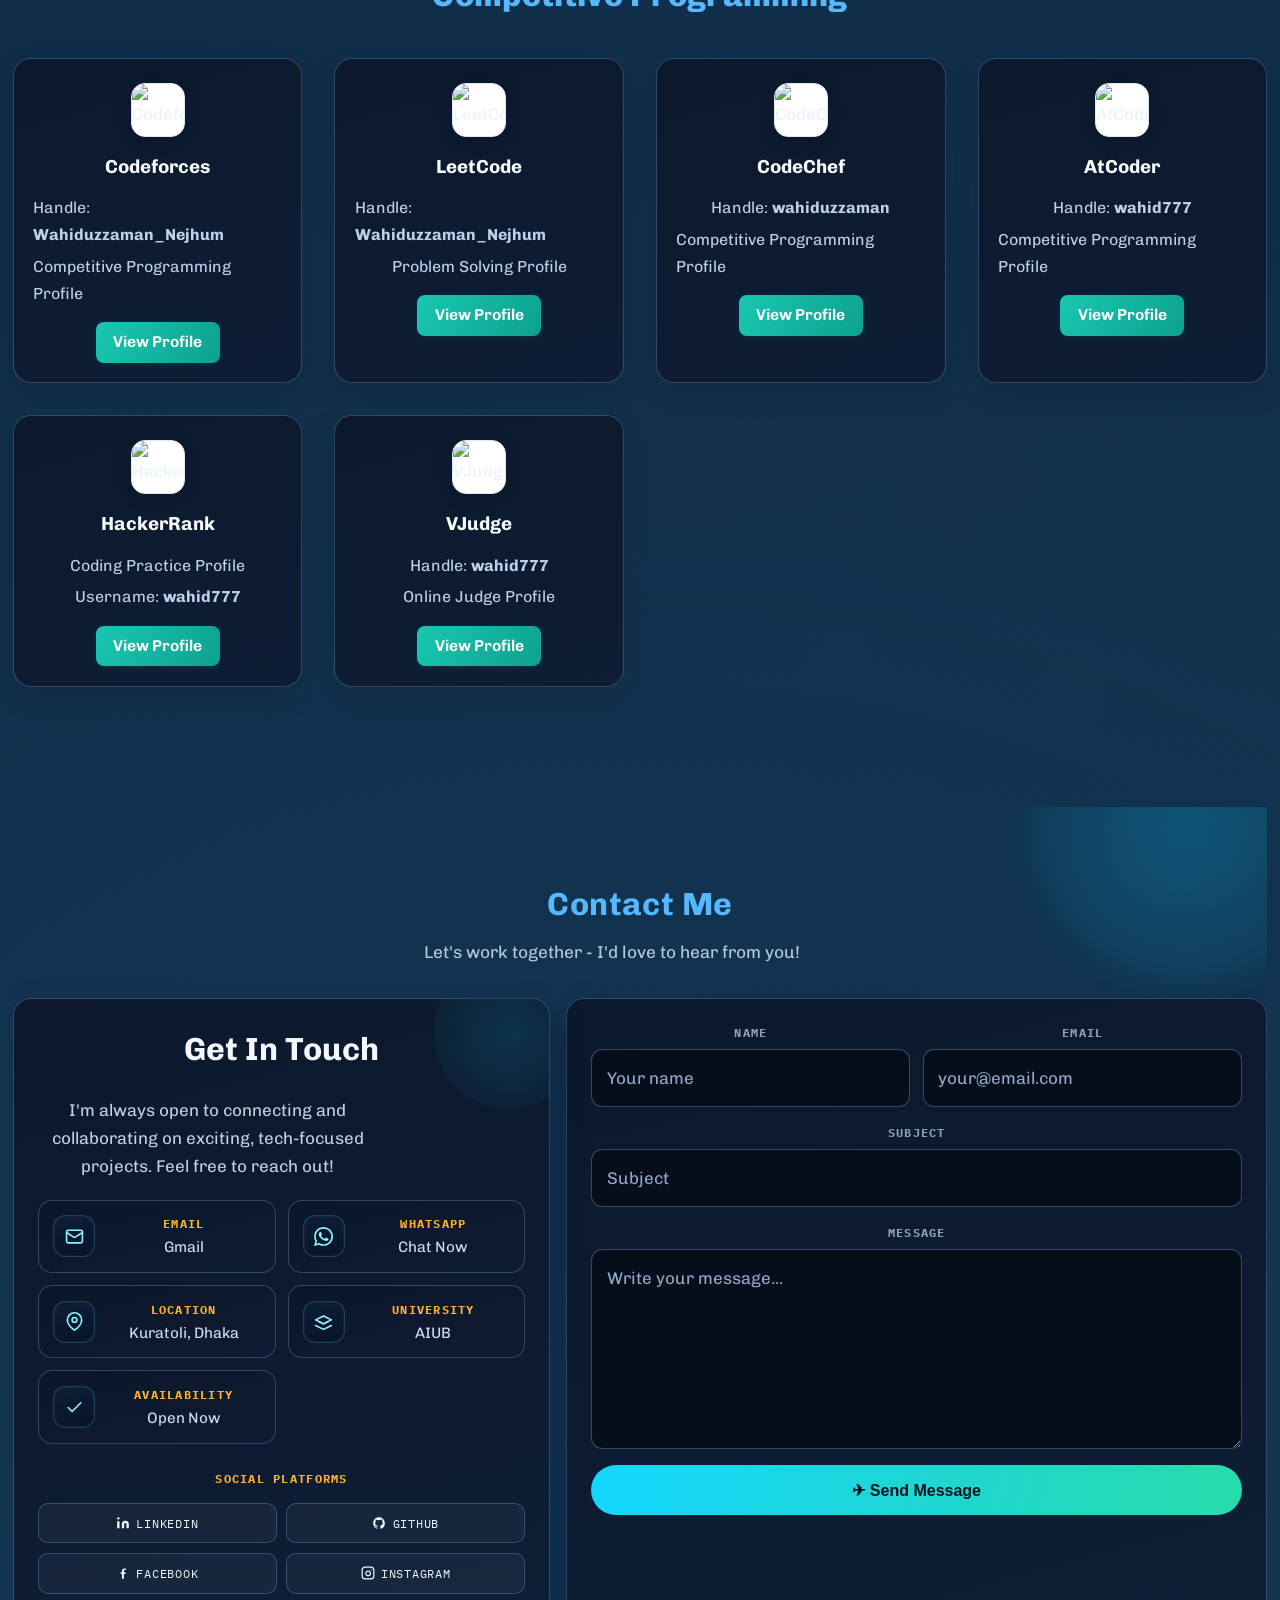
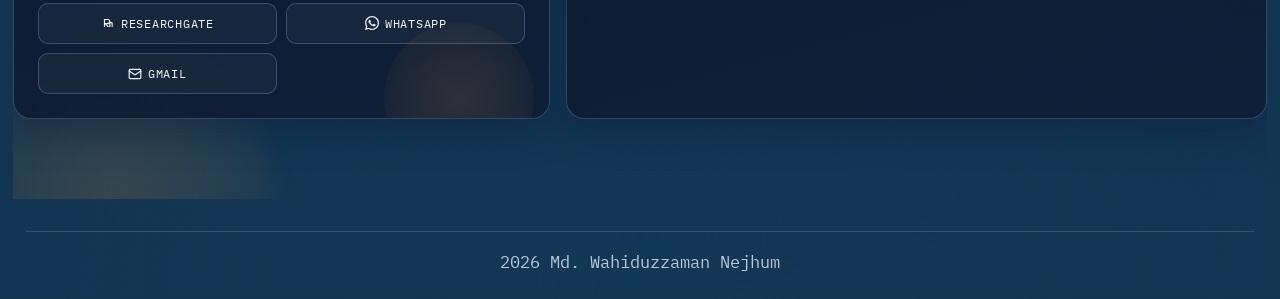
==== commit 2b7dbba9: "Update index.html" ====
--- a/index.html
+++ b/index.html
@@ -423,7 +423,7 @@
                                 <span class="edu-year">2023 - Present</span>
                             </div>
                             <p class="edu-program">American International University-Bangladesh (AIUB)</p>
-                            <p class="edu-score">CGPA: 3.90/ 4.00</p>
+                            <p class="edu-score">CGPA: x/ 4.00</p>
                         </div>
                     </div>
                 </div>
@@ -1372,4 +1372,4 @@
     <script src="script.js"></script>
 </body>
 
-</html>+</html>
